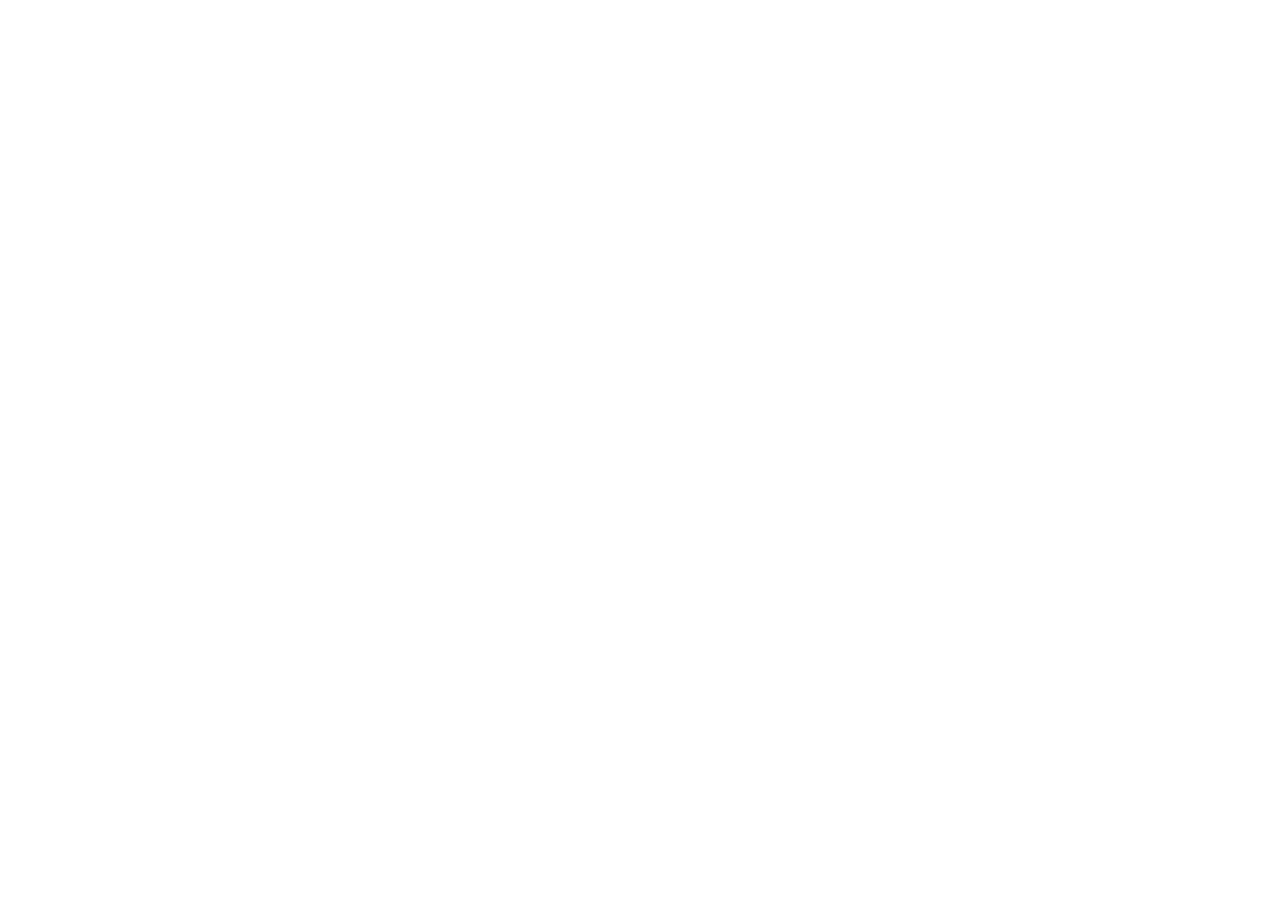
==== index.html @ 5e2b13dc "chore: regenerate portfolio catalog" ====
<!doctype html>
<html lang="fr" data-lang="fr" data-turnstile-site-key="0x4AAAAAAEQr5WmuslOhzvrn">
<head>
<meta charset="utf-8">
  <a class="lnk-wa-fab" href="https://wa.me/c/243998222431" target="_blank" rel="noopener" aria-label="Catalogue WhatsApp LNK Design Touch"><span class="lnk-wa-pulse" aria-hidden="true"></span><i data-lucide="store"></i></a>

<script src="js/site.bundle.js?v=9f5eade582" defer></script>

<script src="js/home.bundle.js?v=f6a619cda3" defer></script>
</body>
</html>
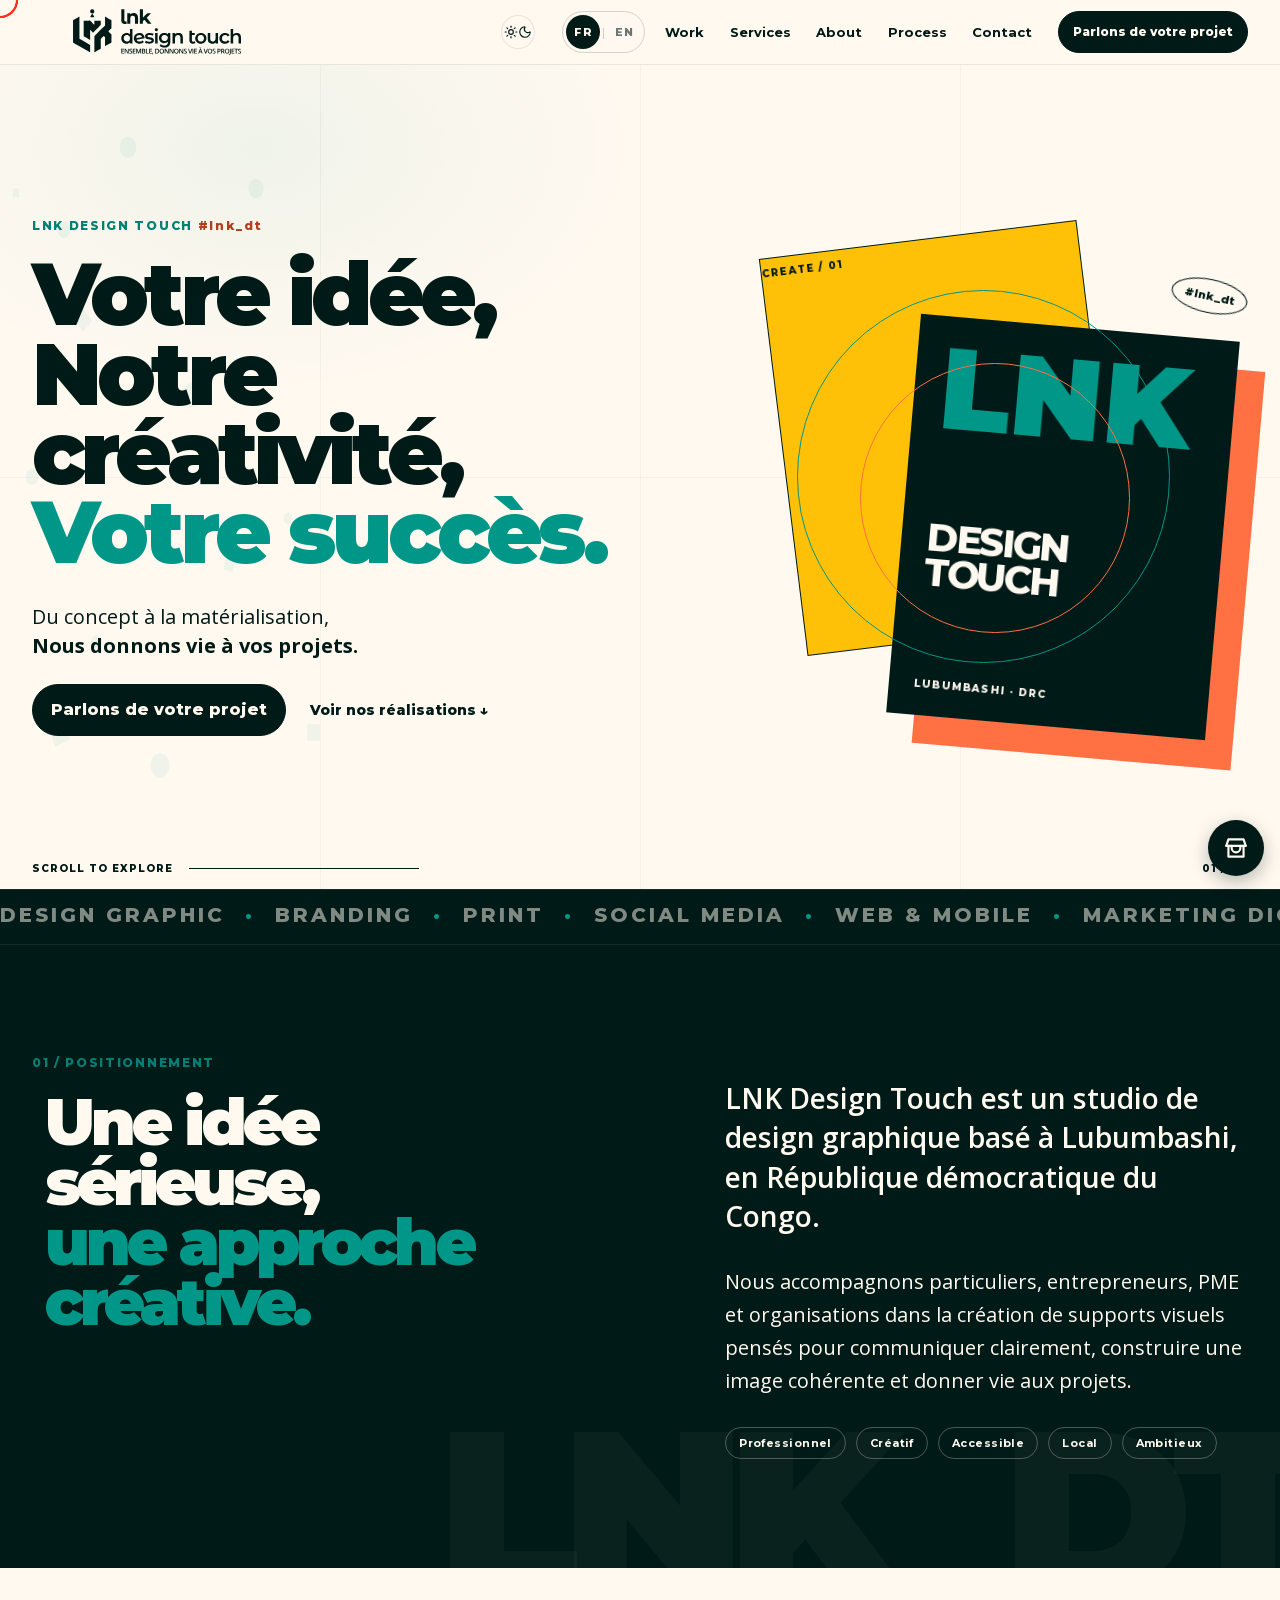
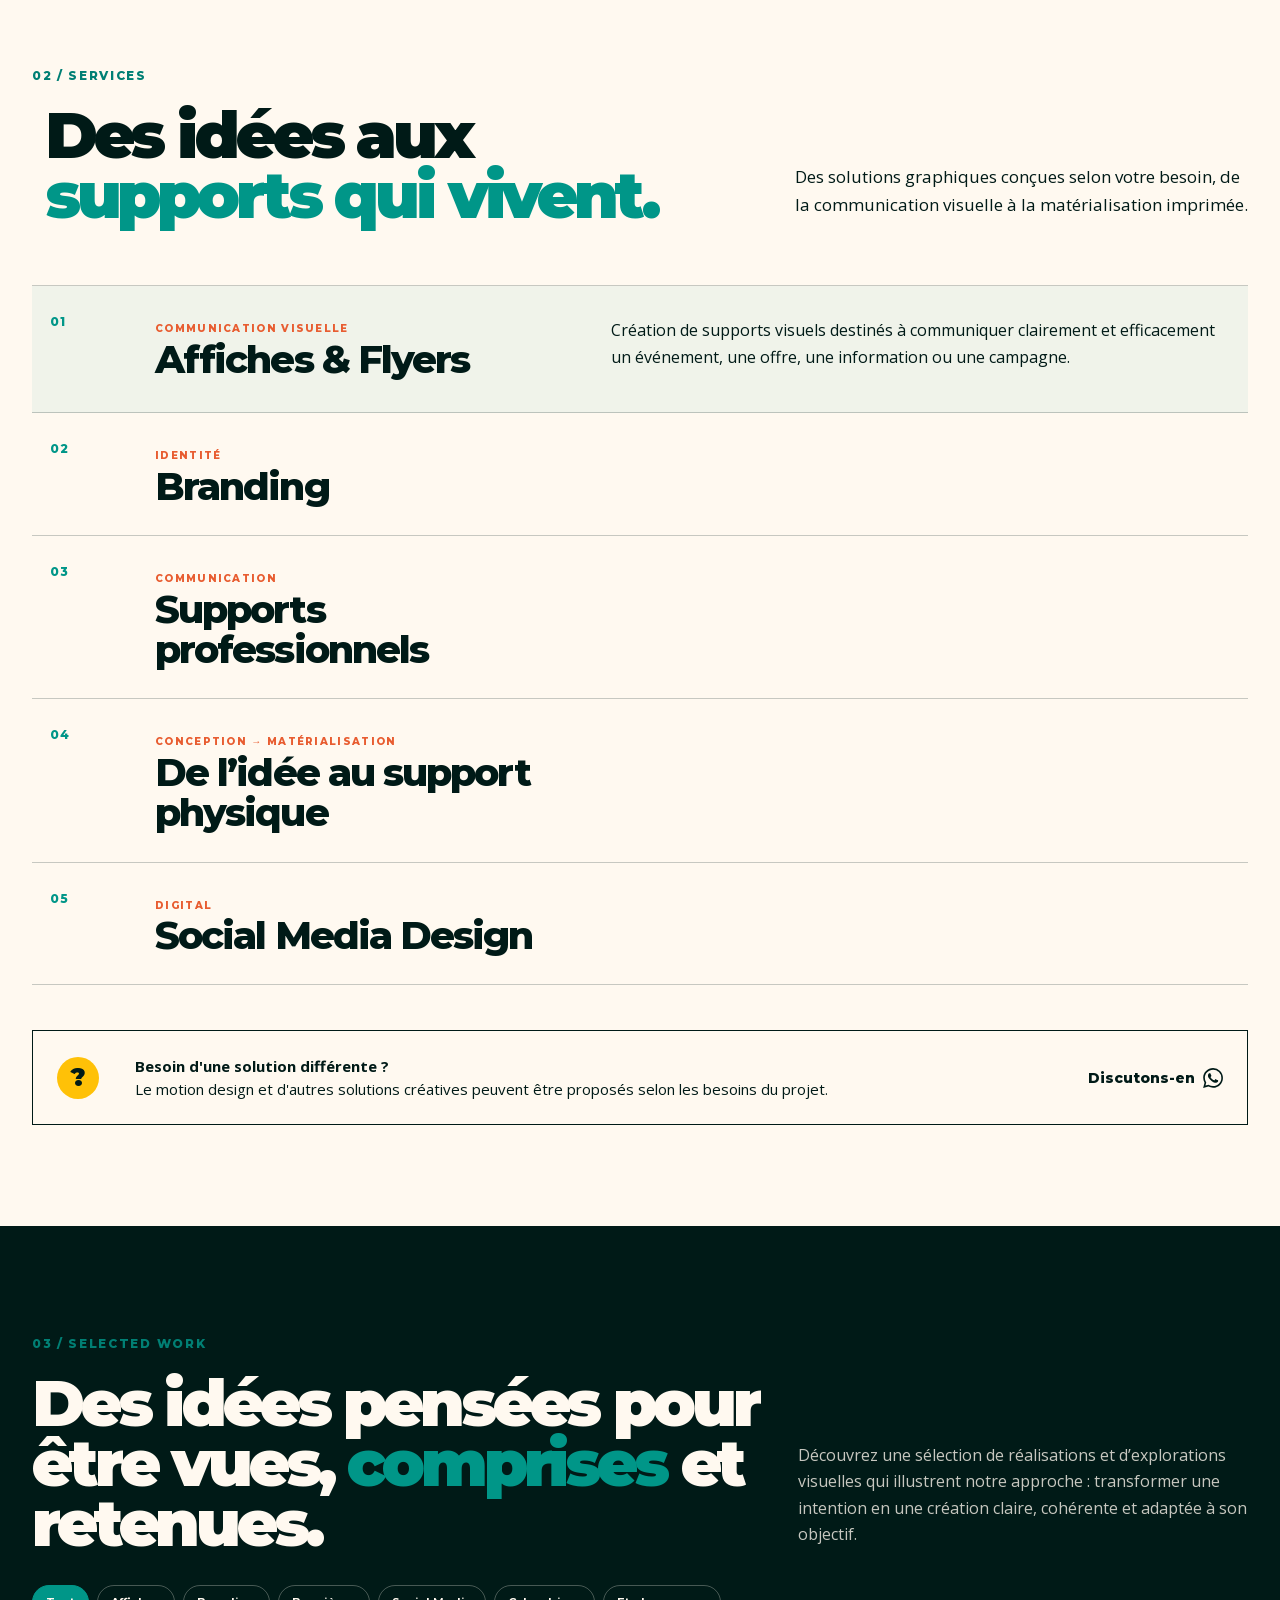
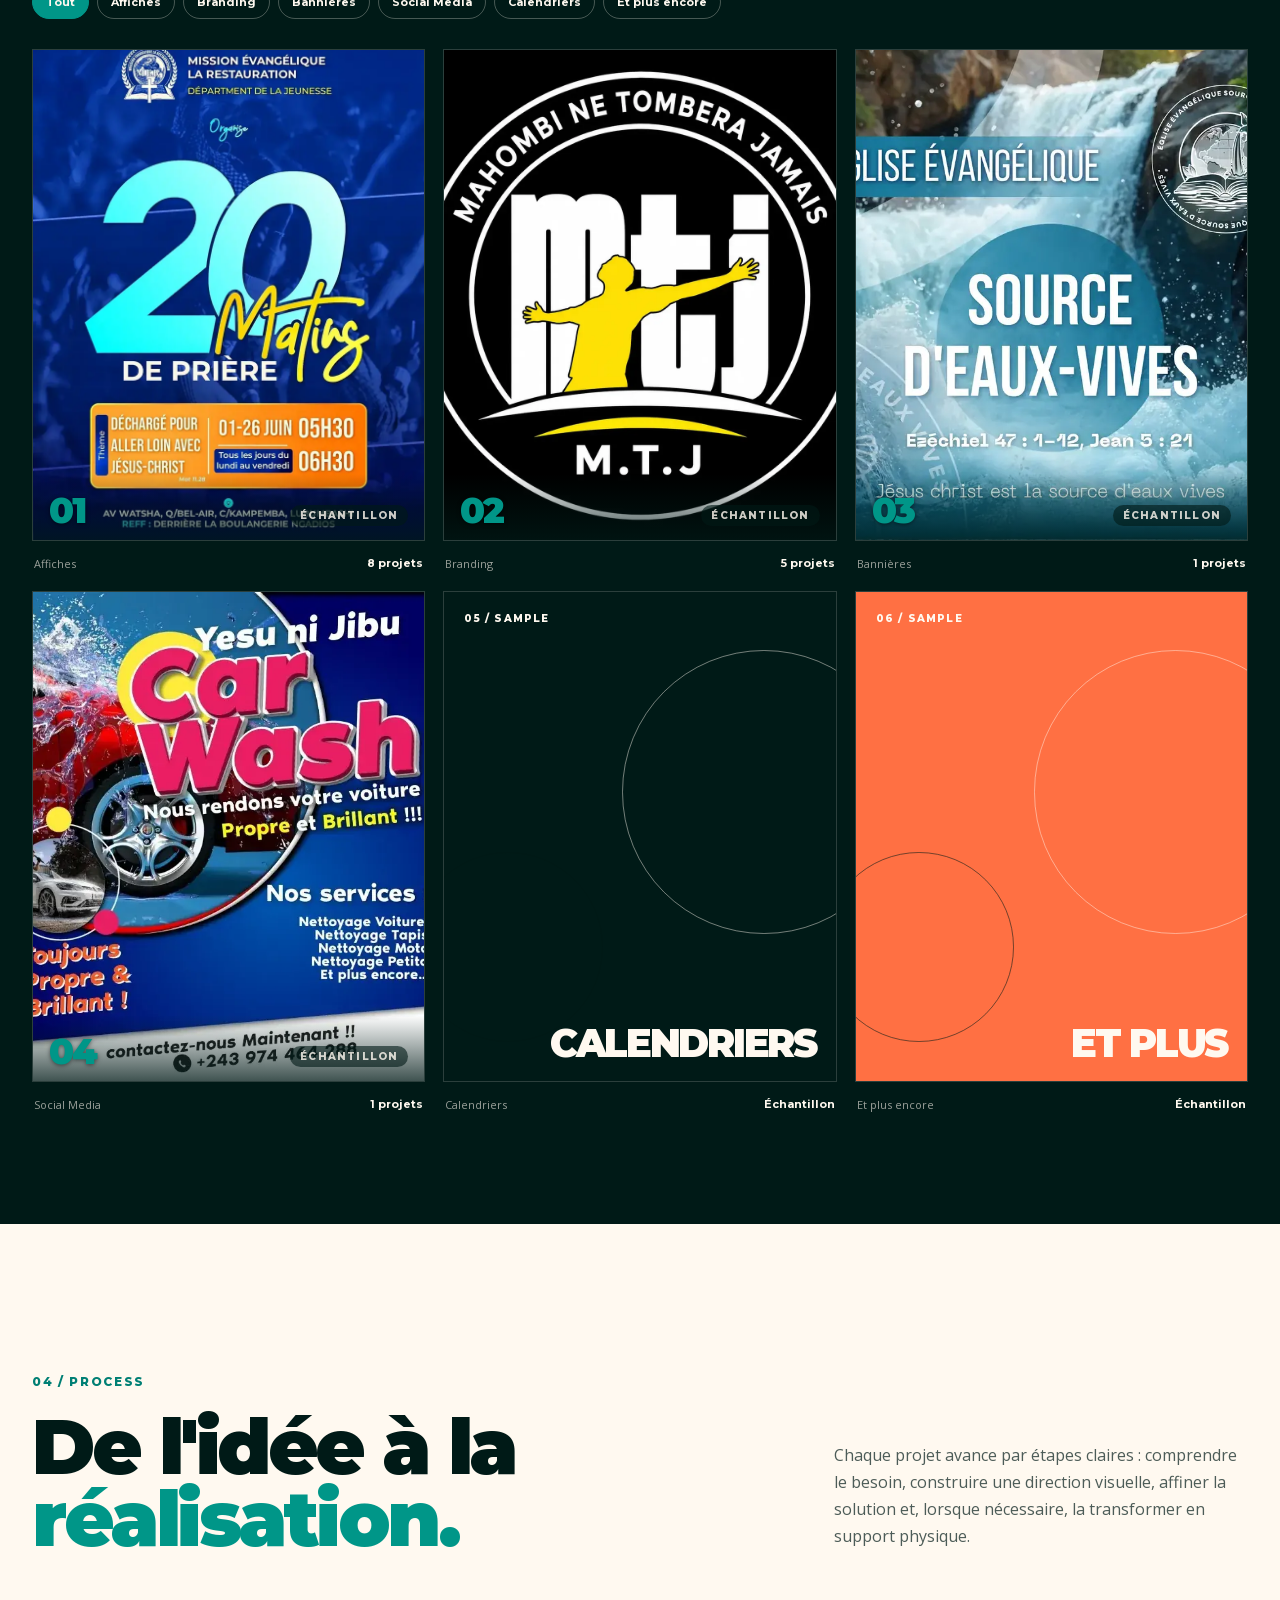
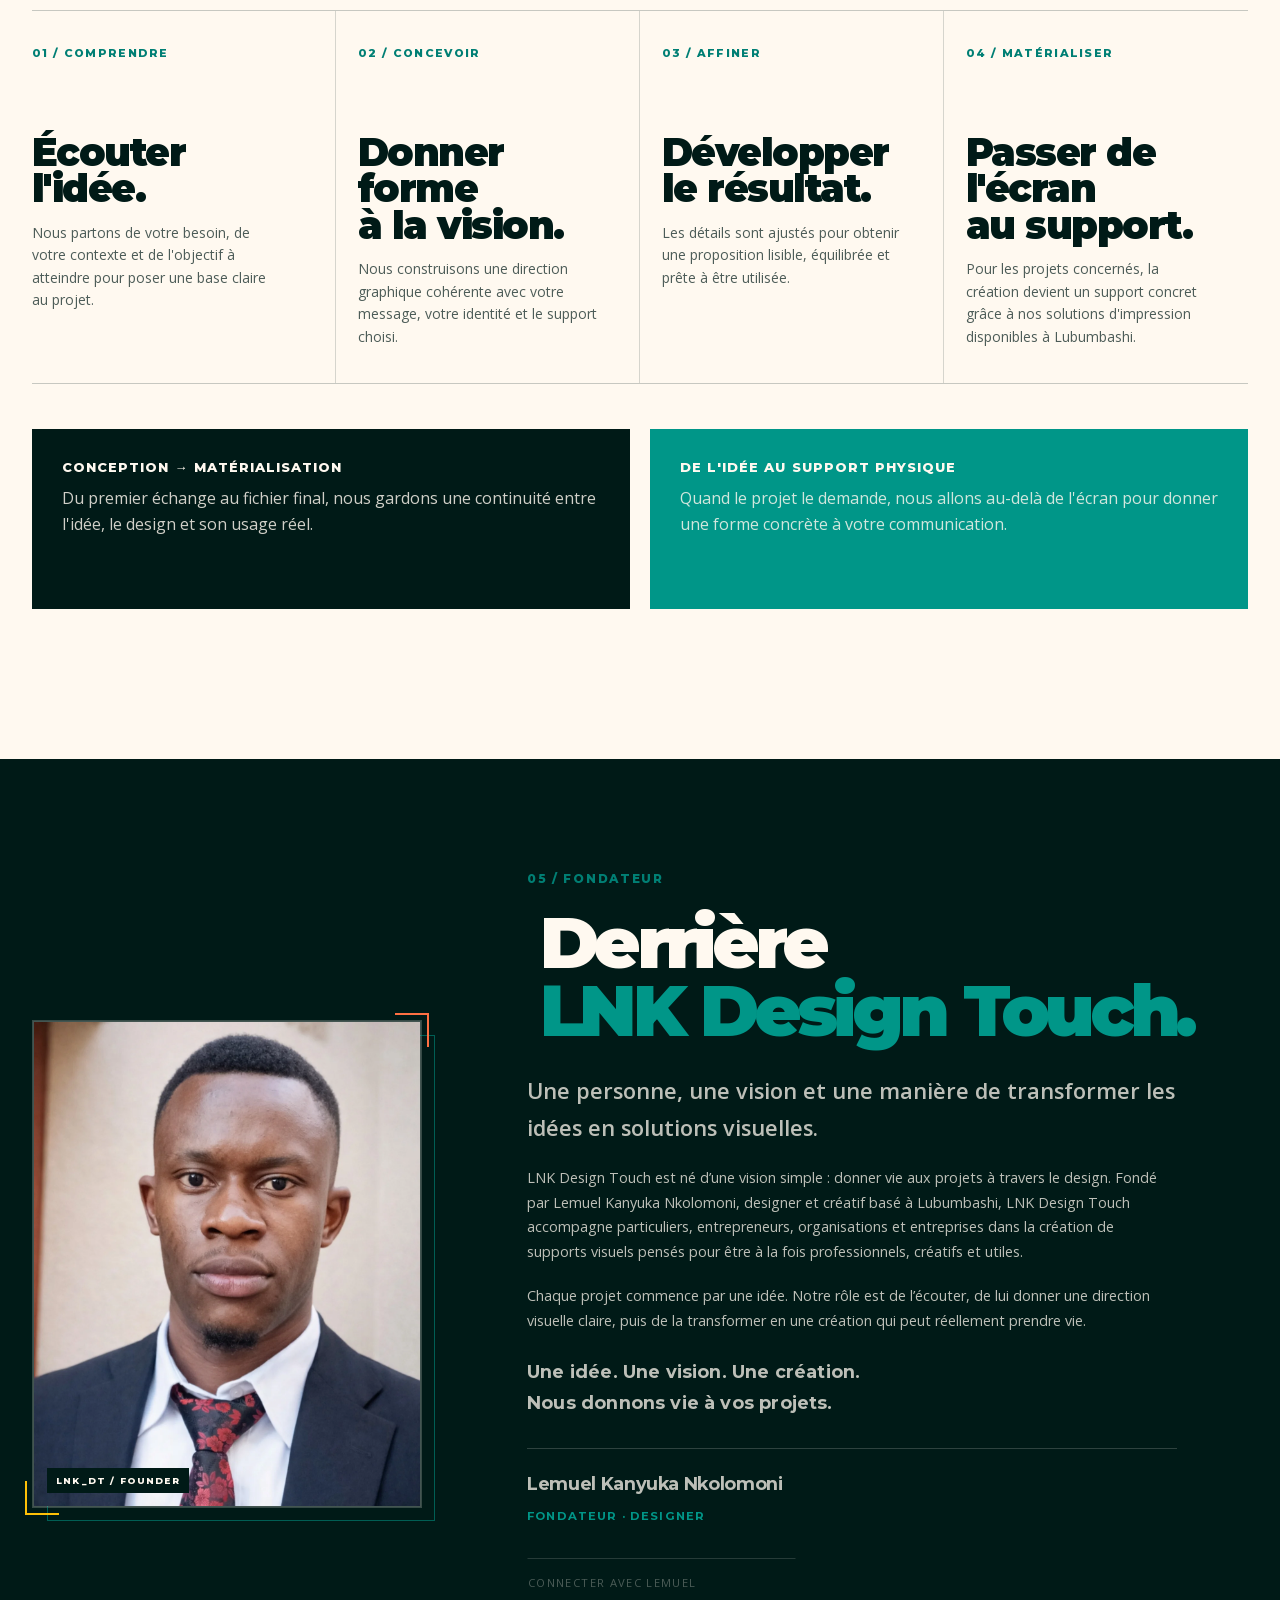
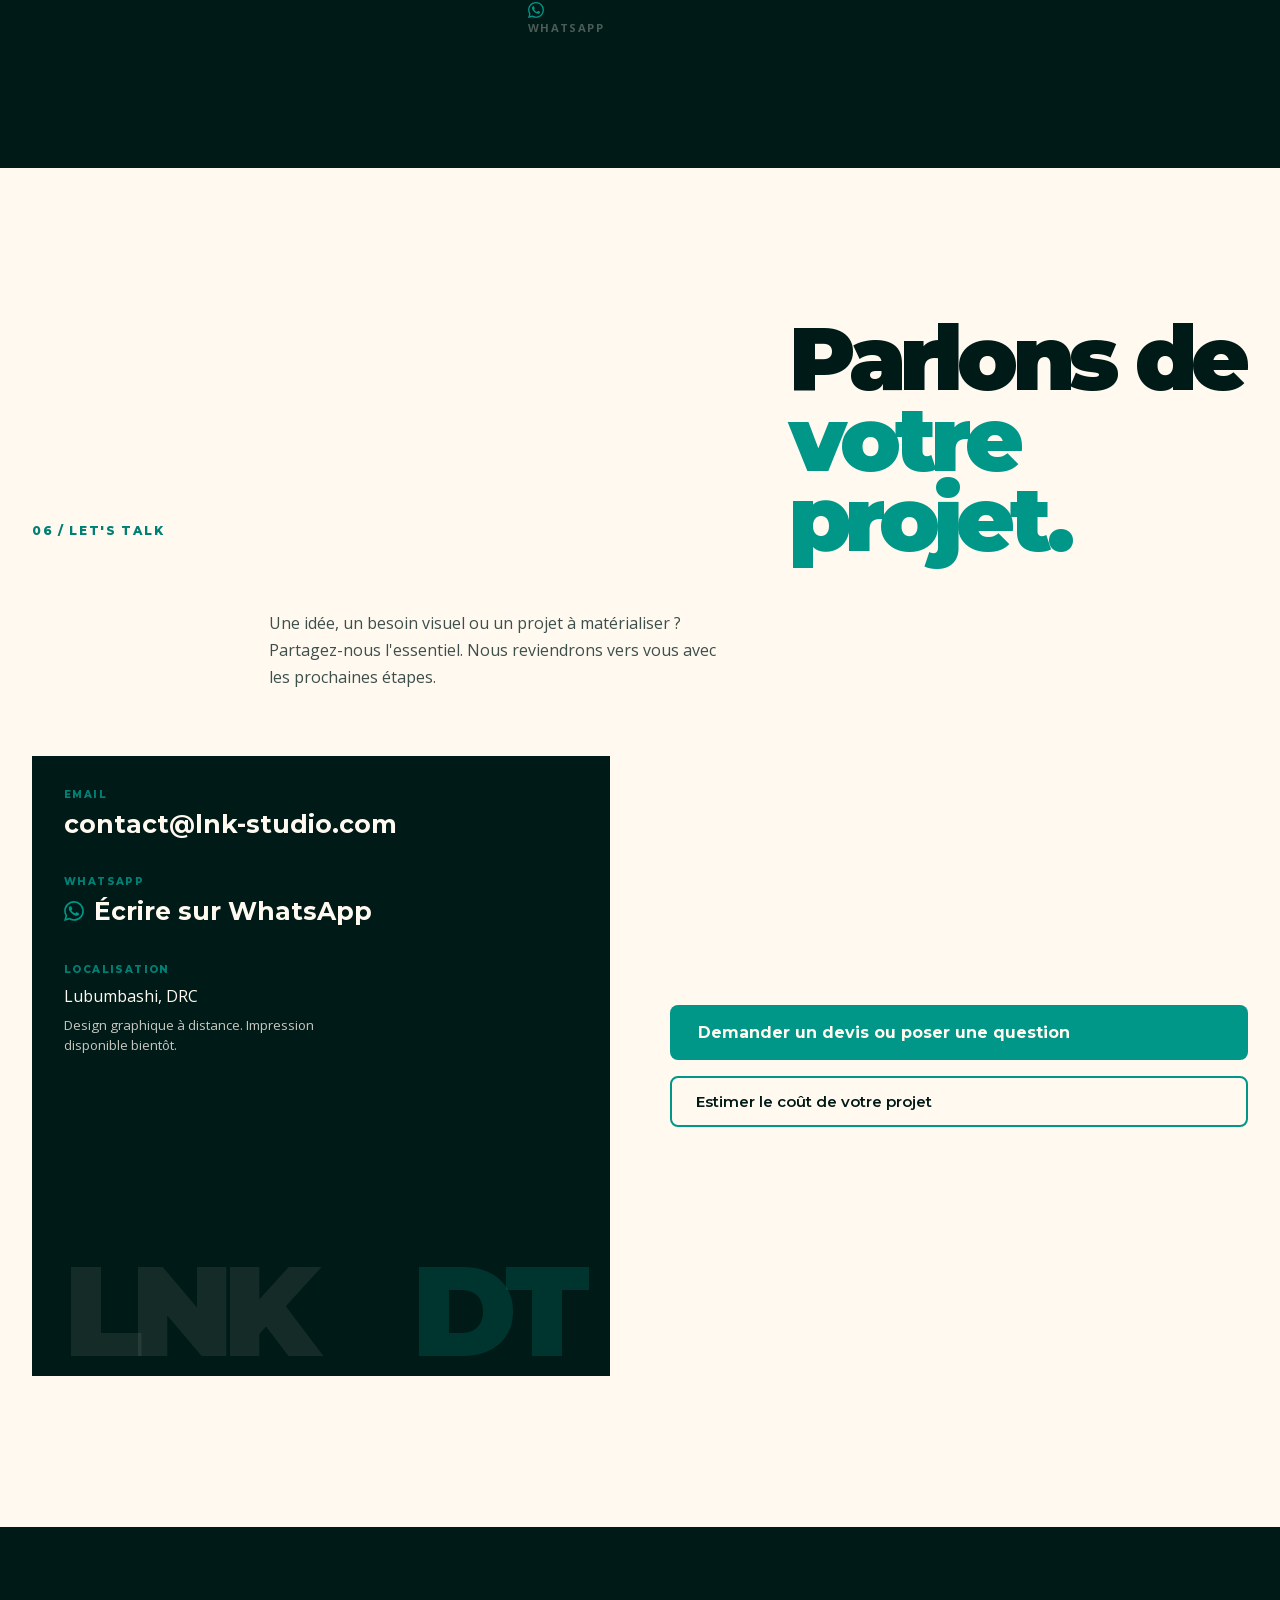
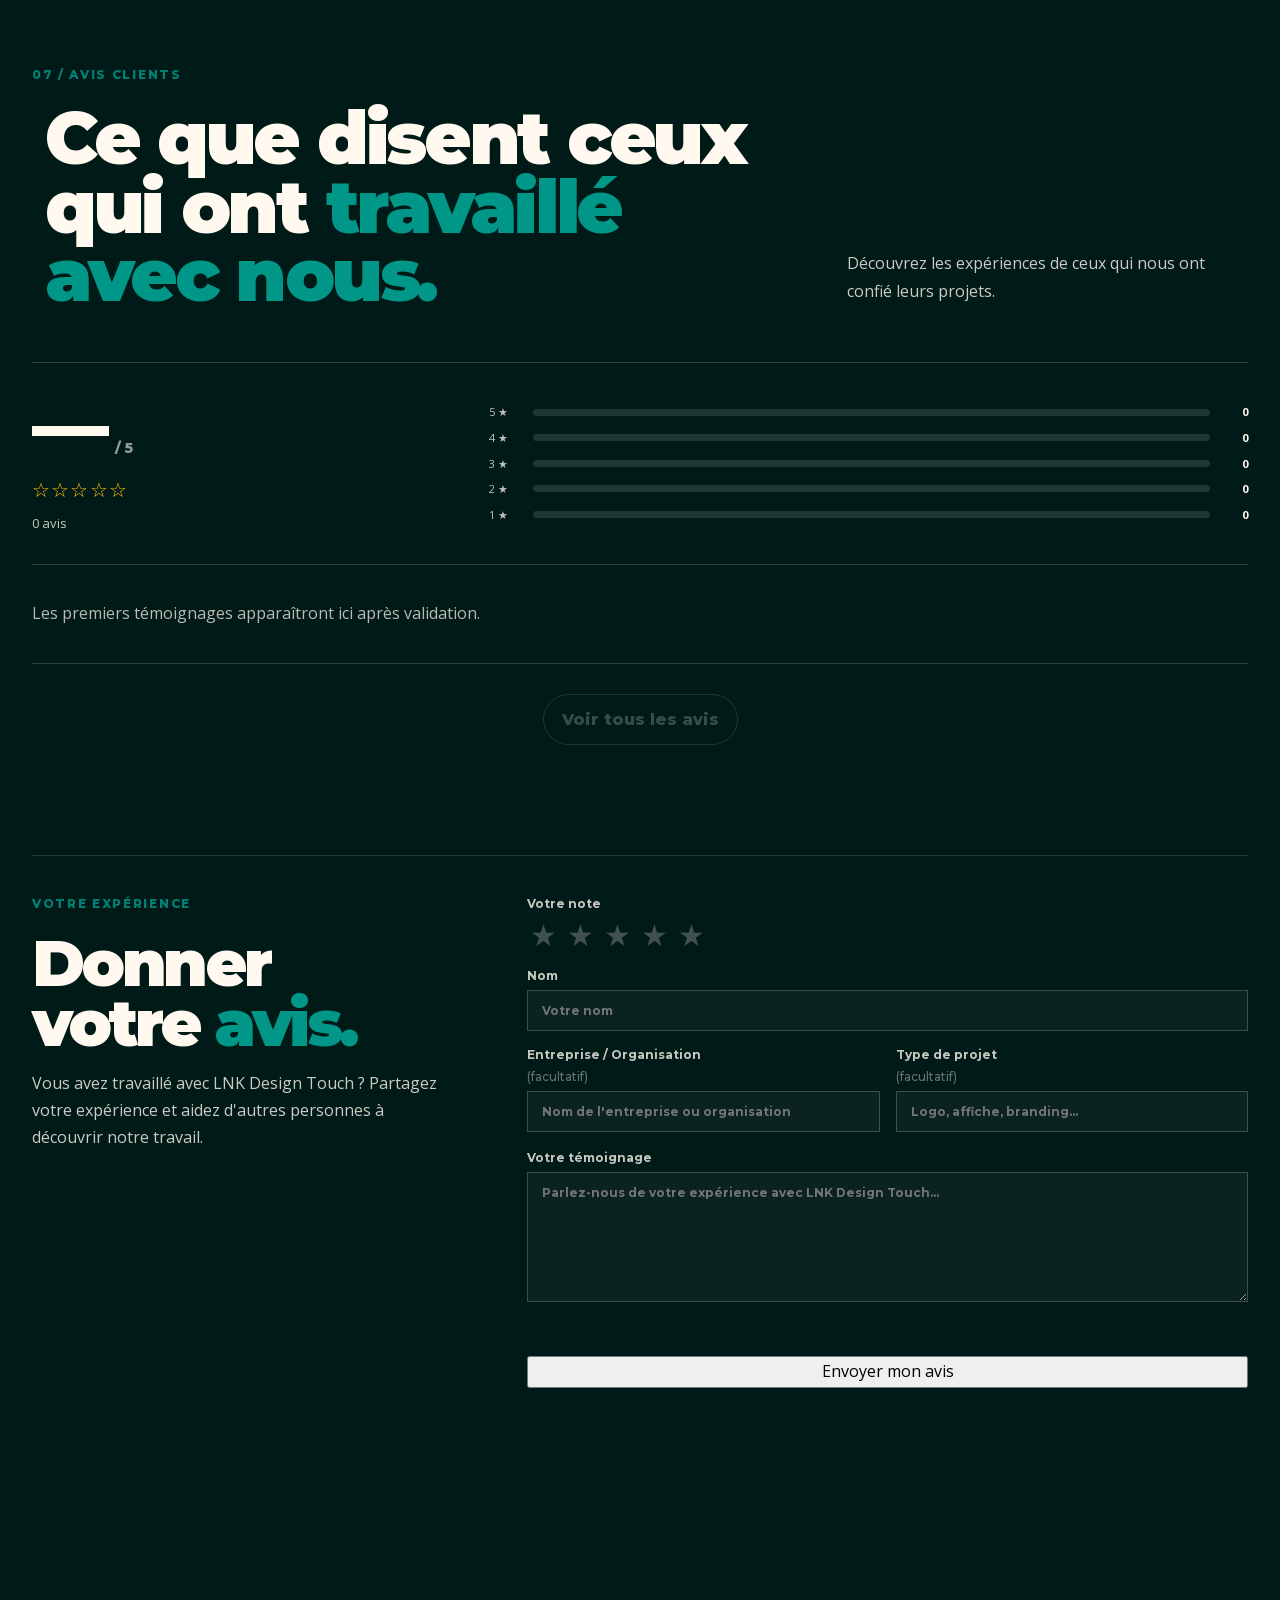
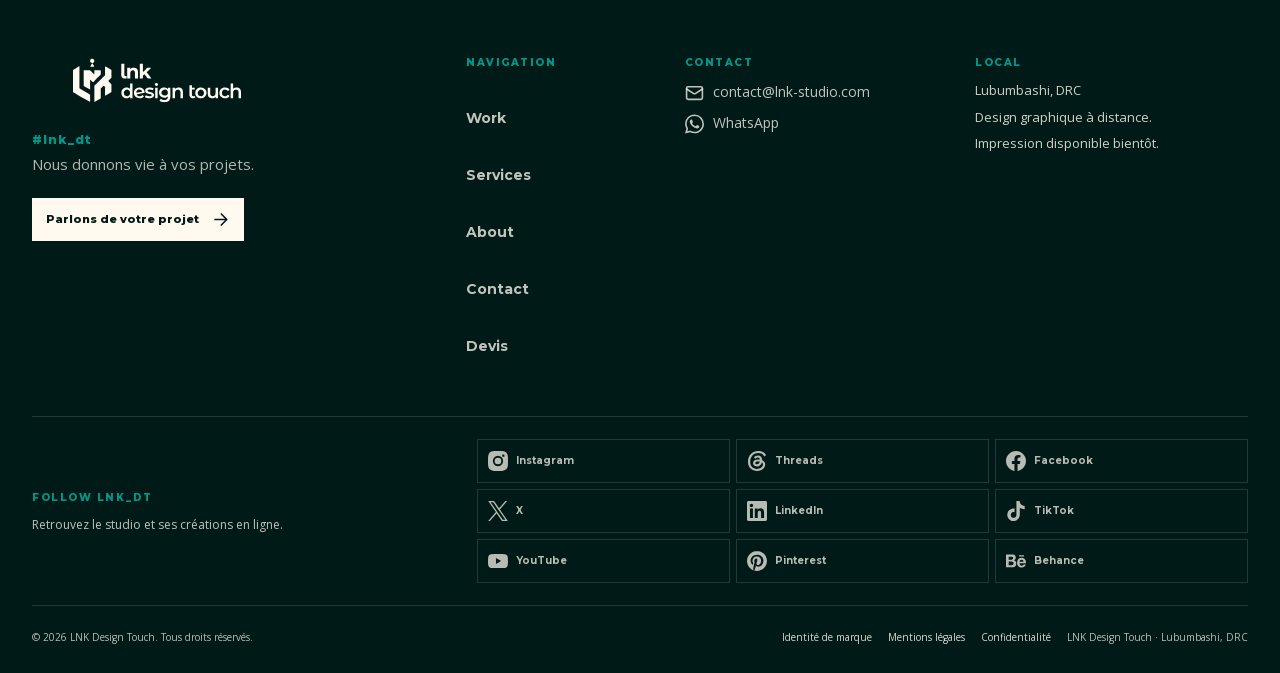
==== commit 0a72fff8: "fix: restore homepage after destructive build regression" ====
--- a/index.html
+++ b/index.html
@@ -2,10 +2,981 @@
 <html lang="fr" data-lang="fr" data-turnstile-site-key="0x4AAAAAAEQr5WmuslOhzvrn">
 <head>
 <meta charset="utf-8">
+<script>
+  (function() {
+    document.documentElement.setAttribute('data-theme', 'light');
+  })();
+</script>
+<meta name="viewport" content="width=device-width, initial-scale=1">
+<meta name="theme-color" content="#001A17">
+<meta name="description" content="LNK Design Touch est un studio de design graphique à Lubumbashi, RDC : identité visuelle, branding, affiches, supports de communication, design social media, motion design et impression.">
+<link rel="canonical" href="https://lnk-studio.com/">
+<meta property="og:type" content="website">
+<meta property="og:site_name" content="LNK Design Touch">
+<meta property="og:locale" content="fr_CD">
+<meta property="og:title" content="LNK Design Touch — Design graphique & impression à Lubumbashi">
+<meta property="og:description" content="De l'idée au support physique : LNK Design Touch conçoit des identités visuelles, supports de communication, contenus digitaux et solutions d'impression à Lubumbashi.">
+<meta property="og:url" content="https://lnk-studio.com/">
+<meta property="og:image" content="https://lnk-studio.com/assets/images/brand/og-image.webp">
+<meta property="og:image:type" content="image/webp">
+<meta property="og:image:width" content="1200">
+<meta property="og:image:height" content="630">
+<meta property="og:image:alt" content="LNK Design Touch — Design graphique & impression">
+<meta name="twitter:card" content="summary_large_image">
+<meta name="twitter:title" content="LNK Design Touch — Design graphique & impression à Lubumbashi">
+<meta name="twitter:description" content="De l'idée au support physique : design graphique, branding, contenus digitaux et impression à Lubumbashi.">
+<meta name="twitter:image" content="https://lnk-studio.com/assets/images/brand/og-image.webp">
+<meta name="twitter:image:alt" content="LNK Design Touch — Design graphique & impression">
+<title>LNK Design Touch — Design graphique & impression à Lubumbashi</title>
+<script type="application/ld+json">
+{
+  "@context": "https://schema.org",
+  "@graph": [
+    {
+      "@type": "Organization",
+      "@id": "https://lnk-studio.com/#organization",
+      "name": "LNK Design Touch",
+      "url": "https://lnk-studio.com/",
+      "logo": "https://lnk-studio.com/assets/images/brand/og-image.webp",
+      "email": "contact@lnk-studio.com",
+      "founder": {
+        "@type": "Person",
+        "name": "Lemuel Kanyuka Nkolomoni"
+      },
+      "sameAs": ["https://wa.me/243998222431", "https://www.instagram.com/lnkdt", "https://www.behance.net/lemuelkanyuka/"]
+    },
+    {
+      "@type": "LocalBusiness",
+      "@id": "https://lnk-studio.com/#business",
+      "name": "LNK Design Touch",
+      "url": "https://lnk-studio.com/",
+      "description": "Studio de design graphique à Lubumbashi : identité visuelle, branding, affiches, supports de communication, design social media et impression.",
+      "email": "contact@lnk-studio.com",
+      "address": {
+        "@type": "PostalAddress",
+        "addressLocality": "Lubumbashi",
+        "addressCountry": "CD"
+      },
+      "priceRange": "$$",
+      "knowsLanguage": ["fr", "en"]
+    },
+    {
+      "@type": "WebSite",
+      "@id": "https://lnk-studio.com/#website",
+      "url": "https://lnk-studio.com/",
+      "name": "LNK Design Touch",
+      "inLanguage": ["fr", "en"],
+      "publisher": {"@id": "https://lnk-studio.com/#organization"}
+    }
+  ]
+}
+</script>
+<link rel="icon" href="assets/images/brand/favicon.ico" sizes="any">
+<link rel="icon" href="assets/images/brand/favicon.svg" type="image/svg+xml">
+  <link rel="preload" href="assets/fonts/montserrat-variable.woff2" as="font" type="font/woff2" crossorigin>
+  <link rel="preload" href="assets/fonts/opensans-variable.woff2" as="font" type="font/woff2" crossorigin>
+  <link rel="preload" href="css/site.bundle.css?v=26afdfcb3f" as="style">
+<link rel="preload" href="css/home.bundle.css?v=5ba1803c78" as="style">
+	<!-- Google Analytics (GA4) -->
+	<script async src="https://www.googletagmanager.com/gtag/js?id=G-Y0SJEQV91D"></script>
+<script>
+		  window.dataLayer = window.dataLayer || [];
+		  function gtag(){dataLayer.push(arguments);}
+		  gtag('js', new Date());
+		  gtag('config', 'G-Y0SJEQV91D');
+		</script>
+		<script>
+		  (function() {
+		    const savedTheme = localStorage.getItem('lnk-theme');
+		    const systemTheme = window.matchMedia('(prefers-color-scheme: dark)').matches ? 'dark' : 'light';
+		    const theme = savedTheme || systemTheme;
+		    document.documentElement.setAttribute('data-theme', theme);
+		  })();
+		</script>
+<link rel="icon" href="assets/images/brand/favicon-32.png" sizes="32x32" type="image/png">
+<link rel="icon" href="assets/images/brand/favicon-16.png" sizes="16x16" type="image/png">
+<link rel="apple-touch-icon" sizes="180x180" href="assets/images/brand/apple-touch-icon.png">
+<script type="application/ld+json">
+{
+  "@context": "https://schema.org",
+  "@graph": [
+    {
+      "@type": "Organization",
+      "@id": "https://lnk-studio.com/#organization",
+      "name": "LNK Design Touch",
+      "url": "https://lnk-studio.com/",
+      "logo": "https://lnk-studio.com/assets/images/brand/logo-primary-dark.svg",
+      "description": "Studio de design graphique à Lubumbashi, RDC, spécialisé en identité visuelle, branding, supports de communication, design digital, motion design et impression.",
+      "areaServed": {
+        "@type": "City",
+        "name": "Lubumbashi"
+      },
+      "sameAs": [
+        "https://www.instagram.com/lnkdt",
+        "https://www.threads.com/@lnkdt",
+        "https://www.facebook.com/share/1GQnd73b2K/",
+        "https://x.com/Lnk_dt",
+        "https://www.linkedin.com/company/lnk-design-touch/",
+        "https://www.tiktok.com/@lnk_dt",
+        "https://youtube.com/@lnk_dt",
+        "https://www.pinterest.com/lnk_dt/",
+        "https://www.behance.net/lemuelkanyuka/"
+      ],
+      "contactPoint": {
+        "@type": "ContactPoint",
+        "telephone": "+243998222431",
+        "contactType": "customer service",
+        "areaServed": "CD",
+        "availableLanguage": ["fr"]
+      }
+    },
+    {
+      "@type": "WebSite",
+      "@id": "https://lnk-studio.com/#website",
+      "url": "https://lnk-studio.com/",
+      "name": "LNK Design Touch",
+      "publisher": {
+        "@id": "https://lnk-studio.com/#organization"
+      },
+      "inLanguage": "fr-CD"
+    }
+  ]
+}
+</script>
+<link rel="preload" href="assets/fonts/montserrat-variable.woff2" as="font" type="font/woff2" crossorigin>
+<link rel="preload" href="assets/fonts/opensans-variable.woff2" as="font" type="font/woff2" crossorigin>
+<link rel="stylesheet" href="css/site.bundle.css?v=26afdfcb3f">
+<link rel="stylesheet" href="css/home.bundle.css?v=5ba1803c78">
+
+<style id="lnk-language-style">
+/* BILINGUAL HEADER CONTROL — integrated with the existing header/menu */
+.site-header .language-switcher{
+  position:static;
+  z-index:auto;
+  order:3;
+  flex:0 0 auto;
+  display:inline-flex;
+  align-items:center;
+  justify-content:center;
+  gap:0;
+  min-height:42px;
+  padding:3px;
+  margin-left:clamp(8px,1.2vw,16px);
+  border:1px solid rgba(0,26,23,.16);
+  border-radius:999px;
+  background:rgba(255,249,240,.72);
+  color:var(--dark);
+  box-shadow:none;
+  backdrop-filter:none;
+}
+.site-header .language-option{
+  border:0;
+  background:transparent;
+  color:rgba(0,26,23,.58);
+  font:800 11px/1 var(--heading);
+  letter-spacing:.04em;
+  min-width:31px;
+  min-height:34px;
+  padding:0 8px;
+  border-radius:999px;
+  cursor:pointer;
+}
+.site-header .language-option.is-active{
+  color:var(--cream);
+  background:var(--dark);
+}
+.site-header .language-switcher > span{
+  color:rgba(0,26,23,.22);
+  font-size:11px;
+}
+.site-header .menu-toggle{order:4;margin-left:8px}
+.site-header nav{order:2}
+@media(max-width:900px) and (min-width:761px){
+  .site-header .language-switcher{margin-left:8px}
+}
+@media(max-width:760px){
+  .site-header .header-inner{gap:0}
+  .site-header .language-switcher{
+    order:3;
+    margin-left:7px;
+    min-height:40px;
+    padding:2px;
+  }
+  .site-header .language-option{
+    min-width:29px;
+    min-height:33px;
+    padding:0 7px;
+    font-size:10px;
+  }
+  .site-header .language-switcher > span{font-size:10px}
+  .site-header .menu-toggle{order:2;margin-left:auto}
+  .site-header nav{order:4}
+}
+@media(max-width:380px){
+  .site-header .language-switcher{margin-left:5px}
+  .site-header .language-option{min-width:27px;padding:0 6px}
+}
+
+/* FOOTER LEGAL LINKS — show only links matching the active language (fixes duplicate Mentions légales / Confidentialité) */
+.footer-legal-links .lnk-legal-fr,
+.footer-legal-links .lnk-legal-en{white-space:nowrap}
+html[data-lang="en"] .footer-legal-links .lnk-legal-fr,
+html[data-lang="fr"] .footer-legal-links .lnk-legal-en{display:none}
+
+
+
+	/* Bouton flottant WhatsApp catalogue — position fixe bas-droite */
+	.lnk-wa-fab{
+	  position:fixed;bottom:clamp(16px,3vw,28px);right:clamp(16px,3vw,28px);z-index:900;
+	  transition:transform .25s ease,box-shadow .25s ease,background .25s ease,bottom .3s ease;
+	}
+	@media(max-width:760px){
+	  .lnk-wa-fab{bottom:88px}
+	}
+  display:flex;align-items:center;justify-content:center;
+  width:56px;height:56px;border-radius:50%;
+  background:var(--dark);color:var(--cream);
+  text-decoration:none;box-shadow:0 6px 18px rgba(0,26,23,.28);
+  transition:transform .25s ease,box-shadow .25s ease,background .25s ease;
+}
+.lnk-wa-fab:hover{transform:translateY(-3px) scale(1.05);box-shadow:0 10px 24px rgba(0,26,23,.32);background:var(--teal)}
+.lnk-wa-fab svg{width:28px;height:28px;fill:currentColor}
+.lnk-wa-fab .lnk-wa-pulse{position:absolute;inset:-6px;border-radius:50%;border:2px solid var(--teal);opacity:0;animation:lnk-wa-pulse 2.4s ease-out infinite}
+@keyframes lnk-wa-pulse{0%{transform:scale(.9);opacity:.55}100%{transform:scale(1.25);opacity:0}}
+@media(max-width:480px){.lnk-wa-fab{width:50px;height:50px}.lnk-wa-fab svg{width:24px;height:24px}}
+</style>
+
+
+<link rel="alternate" hreflang="fr" href="https://lnk-studio.com/" />
+<link rel="alternate" hreflang="en" href="https://lnk-studio.com/?lang=en" />
+<link rel="alternate" hreflang="x-default" href="https://lnk-studio.com/" />
+
+  <script src="https://challenges.cloudflare.com/turnstile/v0/api.js" async defer></script>
+  <link rel="stylesheet" href="css/lucide-overrides.css">
+</head>
+<body>
+  <nav class="mobile-tab-bar" aria-label="Navigation mobile rapide">
+    <a href="/" class="tab-item is-active">
+      <i data-lucide="home"></i>
+      <span>Accueil</span>
+    </a>
+    <a href="#work" class="tab-item">
+      <i data-lucide="briefcase"></i>
+      <span>Work</span>
+    </a>
+    <a href="devis.html" class="tab-item">
+      <i data-lucide="calculator"></i>
+      <span>Devis</span>
+    </a>
+    <a href="https://wa.me/243998222431" class="tab-item tab-item-wa" target="_blank">
+      <i data-lucide="message-circle"></i>
+      <span>WhatsApp</span>
+    </a>
+  </nav>
+
+  <header class="site-header">
+    <div class="container header-inner">
+<a class="brand" href="#top" aria-label="LNK Design Touch — accueil">
+      <img class="brand-logo" src="assets/images/brand/logo-primary-dark.svg" alt="LNK Design Touch" width="240" height="64">
+      <span class="brand-fallback" hidden><b>LNK</b><span>Design Touch</span></span>
+    </a>
+<button class="menu-toggle" type="button" aria-expanded="false" aria-controls="site-nav" aria-label="Ouvrir le menu"><span class="sr-only">Ouvrir le menu</span><i data-lucide="menu" aria-hidden="true"></i></button>
+	<nav id="site-nav" aria-label="Navigation principale">
+	<a href="#work">Work</a><a href="#services">Services</a><a href="#about">About</a><a href="#process">Process</a><a href="contact.html" data-lang-fr="Contact" data-lang-en="Contact">Contact</a>
+	<a class="button button-small" href="contact.html">Parlons de votre projet</a>
+	</nav>
+	<div class="header-controls">
+	  <!-- <button id="theme-toggle" class="theme-toggle" aria-label="Changer le thème">
+	    <i data-lucide="sun" class="sun-icon"></i>
+	    <i data-lucide="moon" class="moon-icon"></i>
+	  </button> -->
+	  <div class="language-switcher" role="group" aria-label="Language">
+	    <button type="button" class="language-option is-active" data-lang="fr" aria-pressed="true">FR</button>
+	    <span aria-hidden="true">|</span>
+	    <button type="button" class="language-option" data-lang="en" aria-pressed="false">EN</button>
+	  </div>
+	</div>
+</div>
+</div>
+</header>
+
+<main id="main">
+<section id="top" class="hero" aria-labelledby="hero-title">
+  <!-- Preloader Removed -->
+<div class="hero-grid" aria-hidden="true">
+    <i></i><i></i><i></i><i></i>
+    <!-- Motifs décoratifs denses à gauche -->
+    <svg class="hero-decor-svg" viewBox="0 0 100 100" preserveAspectRatio="none" style="position:absolute;top:0;left:0;width:50%;height:100%;opacity:0.15;pointer-events:none;fill:var(--teal);">
+      <circle cx="10" cy="20" r="1" />
+      <circle cx="30" cy="40" r="1.5" />
+      <circle cx="15" cy="70" r="0.8" />
+      <circle cx="40" cy="15" r="1.2" />
+      <circle cx="5" cy="50" r="1" />
+      <circle cx="25" cy="85" r="1.5" />
+      <rect x="12" y="30" width="2" height="2" transform="rotate(45 13 31)" />
+      <rect x="35" y="60" width="1.5" height="1.5" transform="rotate(15 36 61)" />
+      <rect x="8" y="80" width="2.5" height="2.5" transform="rotate(-20 9 81)" />
+      <circle cx="45" cy="55" r="0.7" />
+      <circle cx="20" cy="10" r="1.3" />
+      <circle cx="50" cy="30" r="1" />
+      <rect x="2" y="15" width="1" height="1" />
+      <rect x="48" y="80" width="2" height="2" />
+    </svg>
+  </div>
+<div class="container hero-inner">
+<div class="hero-copy">
+<p class="eyebrow">LNK DESIGN TOUCH <span>#lnk_dt</span></p>
+<h1 id="hero-title"><span>Votre idée,</span><span>Notre créativité,</span><span class="accent">Votre succès.</span></h1>
+<p class="hero-subtitle">Du concept à la matérialisation,<br><strong>Nous donnons vie à vos projets.</strong></p>
+<div class="hero-actions">
+<a class="button" href="#contact">Parlons de votre projet</a>
+<a class="text-link" href="#work">Voir nos réalisations <span aria-hidden="true">↓</span></a>
+</div>
+</div>
+<div class="hero-visual" aria-hidden="true">
+<div class="frame back"><small>CREATE / 01</small></div>
+<div class="frame front"><b class="symbol">LNK</b><strong>DESIGN<br>TOUCH</strong><small>LUBUMBASHI · DRC</small></div>
+<div class="orbit one"></div><div class="orbit two"></div><span class="stamp">#lnk_dt</span>
+</div>
+</div>
+<div class="container hero-bottom"><span>SCROLL TO EXPLORE</span><i></i><span>01 / 09</span></div>
+</section>
+<!-- MARQUEE TEXT -->
+<div class="lnk-marquee" aria-hidden="true"><div class="lnk-marquee-track"><span class="lnk-marquee-text">DESIGN GRAPHIC<span class="dot">·</span>BRANDING<span class="dot">·</span>PRINT<span class="dot">·</span>SOCIAL MEDIA<span class="dot">·</span>WEB &amp; MOBILE<span class="dot">·</span>MARKETING DIGITAL<span class="dot">·</span>STRATEGIES &amp; CONSEILS<span class="dot">·</span>CONCEPTION → MATÉRIALISATION<span class="dot">·</span></span><span class="lnk-marquee-text">DESIGN GRAPHIC<span class="dot">·</span>BRANDING<span class="dot">·</span>PRINT<span class="dot">·</span>SOCIAL MEDIA<span class="dot">·</span>WEB &amp; MOBILE<span class="dot">·</span>MARKETING DIGITAL<span class="dot">·</span>STRATEGIES &amp; CONSEILS<span class="dot">·</span>CONCEPTION → MATÉRIALISATION<span class="dot">·</span></span></div></div>
+<!-- LNK_DT ANNONCES & PROMOS — Point de montage neutre pour le popup promotionnel -->
+<div id="lnk-announcement" hidden></div>
+
+<!-- STEP 3 — POSITIONNEMENT -->
+<section id="about" class="positioning section-dark lnk-reveal" aria-labelledby="positioning-title">
+  <div class="container positioning-grid">
+    <div>
+      <p class="eyebrow eyebrow-light">01 / POSITIONNEMENT</p>
+      <h2 id="positioning-title">Une idée sérieuse,<br><span>une approche créative.</span></h2>
+    </div>
+    <div class="positioning-copy">
+      <p class="lead">LNK Design Touch est un studio de design graphique basé à Lubumbashi, en République démocratique du Congo.</p>
+      <p>Nous accompagnons particuliers, entrepreneurs, PME et organisations dans la création de supports visuels pensés pour communiquer clairement, construire une image cohérente et donner vie aux projets.</p>
+      <div class="positioning-tags" aria-label="Positionnement de LNK Design Touch">
+        <span>Professionnel</span><span>Créatif</span><span>Accessible</span><span>Local</span><span>Ambitieux</span>
+      </div>
+    </div>
+  </div>
+</section>
+
+<!-- STEP 3 — SERVICES -->
+<section id="services" class="services section-cream lnk-reveal" aria-labelledby="services-title">
+  <div class="container">
+    <div class="section-heading">
+      <div>
+        <p class="eyebrow">02 / SERVICES</p>
+        <h2 id="services-title">Des idées aux<br><span>supports qui vivent.</span></h2>
+      </div>
+      <p class="section-intro">Des solutions graphiques conçues selon votre besoin, de la communication visuelle à la matérialisation imprimée.</p>
+    </div>
+
+    <div class="services-list" data-services>
+      <article class="service-card is-active" data-service-item>
+        <button class="service-toggle" type="button" aria-expanded="true" aria-controls="service-content-01">
+          <span class="service-number">01</span>
+          <span class="service-main">
+            <span class="service-kicker">COMMUNICATION VISUELLE</span>
+            <span class="service-title">Affiches &amp; Flyers</span>
+          </span>
+        </button>
+        <div class="service-content" id="service-content-01">
+          <p>Création de supports visuels destinés à communiquer clairement et efficacement un événement, une offre, une information ou une campagne.</p>
+        </div>
+      </article>
+
+      <article class="service-card" data-service-item>
+        <button class="service-toggle" type="button" aria-expanded="false" aria-controls="service-content-02">
+          <span class="service-number">02</span>
+          <span class="service-main">
+            <span class="service-kicker">IDENTITÉ</span>
+            <span class="service-title">Branding</span>
+          </span>
+        </button>
+        <div class="service-content" id="service-content-02">
+          <p>Création de logo, identité visuelle et direction graphique pour construire une image cohérente et reconnaissable.</p>
+        </div>
+      </article>
+
+      <article class="service-card" data-service-item>
+        <button class="service-toggle" type="button" aria-expanded="false" aria-controls="service-content-03">
+          <span class="service-number">03</span>
+          <span class="service-main">
+            <span class="service-kicker">COMMUNICATION</span>
+            <span class="service-title">Supports professionnels</span>
+          </span>
+        </button>
+        <div class="service-content" id="service-content-03">
+          <p>Cartes de visite, bannières, calendriers, invitations et autres supports de communication adaptés au projet.</p>
+        </div>
+      </article>
+
+      <article class="service-card service-card-material" data-service-item>
+        <button class="service-toggle" type="button" aria-expanded="false" aria-controls="service-content-04">
+          <span class="service-number">04</span>
+          <span class="service-main">
+            <span class="service-kicker">CONCEPTION → MATÉRIALISATION</span>
+            <span class="service-title">De l’idée au support physique</span>
+          </span>
+        </button>
+        <div class="service-content" id="service-content-04">
+          <p>Accompagnement depuis la conception graphique jusqu'à la matérialisation physique. Impression disponible bientôt.</p>
+        </div>
+      </article>
+
+      <article class="service-card" data-service-item>
+        <button class="service-toggle" type="button" aria-expanded="false" aria-controls="service-content-05">
+          <span class="service-number">05</span>
+          <span class="service-main">
+            <span class="service-kicker">DIGITAL</span>
+            <span class="service-title">Social Media Design</span>
+          </span>
+        </button>
+        <div class="service-content" id="service-content-05">
+          <p>Création de visuels adaptés aux réseaux sociaux pour présenter une information, une campagne, une offre ou une identité de manière cohérente.</p>
+        </div>
+      </article>
+    </div>
+
+    <div class="services-note">
+      <span class="note-symbol" aria-hidden="true">?</span>
+      <p><strong>Besoin d'une solution différente ?</strong><br>Le motion design et d'autres solutions créatives peuvent être proposés selon les besoins du projet.</p>
+      <a class="text-link services-whatsapp-link" href="https://wa.me/243998222431" target="_blank" rel="noopener noreferrer" aria-label="Discuter avec LNK Design Touch sur WhatsApp">
+        <span>Discutons-en</span>
+        <svg class="whatsapp-icon" aria-hidden="true" viewBox="0 0 24 24" focusable="false"><path d="M20.5 3.5A11.8 11.8 0 0 0 12.08 0C5.55 0 .24 5.3.24 11.84c0 2.09.55 4.13 1.6 5.92L.15 24l6.38-1.67a11.84 11.84 0 0 0 5.55 1.38h.01c6.53 0 11.84-5.31 11.84-11.84 0-3.16-1.23-6.13-3.43-8.37Zm-8.42 18.2h-.01a9.82 9.82 0 0 1-5-1.37l-.36-.21-3.79.99 1.01-3.69-.23-.38a9.83 9.83 0 0 1-1.5-5.2C2.2 6.4 6.62 1.98 12.08 1.98c2.65 0 5.14 1.03 7.01 2.9a9.84 9.84 0 0 1 2.9 7.01c0 5.46-4.44 9.81-9.91 9.81Zm5.4-7.36c-.3-.15-1.76-.87-2.03-.97-.27-.1-.47-.15-.67.15-.2.3-.76.97-.93 1.17-.17.2-.34.22-.64.07-.3-.15-1.27-.47-2.42-1.5-.9-.8-1.5-1.78-1.67-2.08-.17-.3-.02-.46.13-.61.13-.13.3-.34.45-.51.15-.17.2-.3.3-.5.1-.2.05-.38-.02-.53-.08-.15-.67-1.62-.92-2.22-.24-.58-.49-.5-.67-.51h-.57c-.2 0-.53.08-.81.38-.28.3-1.06 1.04-1.06 2.54s1.09 2.95 1.24 3.15c.15.2 2.14 3.27 5.18 4.58.72.31 1.28.5 1.72.64.72.23 1.37.2 1.89.12.58-.09 1.76-.72 2.01-1.42.25-.7.25-1.3.17-1.42-.08-.13-.28-.2-.58-.35Z"></path></svg>
+      </a>
+    </div>
+  </div>
+</section>
+
+<!-- STEP 4 — PORTFOLIO V3 -->
+<section id="work" class="portfolio section-dark lnk-reveal" aria-labelledby="portfolio-title">
+  <div class="container">
+    <div class="portfolio-heading">
+      <div>
+        <p class="eyebrow eyebrow-light">03 / SELECTED WORK</p>
+        <h2 id="portfolio-title" data-lang-fr="Des idées pensées pour être vues, <span>comprises</span> et retenues." data-lang-en="Ideas designed to be seen, <span>understood</span>, and remembered.">Des idées pensées pour être vues, <span>comprises</span> et retenues.</h2>
+      </div>
+      <p data-lang-fr="Découvrez une sélection de réalisations et d’explorations visuelles qui illustrent notre approche : transformer une intention en une création claire, cohérente et adaptée à son objectif." data-lang-en="Explore a selection of projects and visual explorations that reflect our approach: turning an intention into a clear, consistent creation tailored to its purpose.">Découvrez une sélection de réalisations et d’explorations visuelles qui illustrent notre approche : transformer une intention en une création claire, cohérente et adaptée à son objectif.</p>
+    </div>
+
+    <div class="portfolio-filters" role="group" aria-label="Filtrer les réalisations">
+      <button class="filter is-active" type="button" data-filter="all" aria-pressed="true">Tout</button>
+      <button class="filter" type="button" data-filter="affiches" aria-pressed="false">Affiches</button>
+      <button class="filter" type="button" data-filter="branding" aria-pressed="false">Branding</button>
+      <button class="filter" type="button" data-filter="bannieres" aria-pressed="false">Bannières</button>
+      <button class="filter" type="button" data-filter="social-media" aria-pressed="false">Social Media</button>
+      <button class="filter" type="button" data-filter="calendriers" aria-pressed="false">Calendriers</button>
+      <button class="filter" type="button" data-filter="plus" aria-pressed="false">Et plus encore</button>
+    </div>
+
+    <div class="portfolio-grid" id="portfolio-grid" aria-live="polite"></div>
+  </div>
+</section>
+
+<!-- STEP 4 — PROCESS / CONCEPTION → MATÉRIALISATION -->
+<section id="process" class="process lnk-reveal" aria-labelledby="process-title">
+  <div class="container">
+    <div class="process-intro">
+      <div>
+        <p class="eyebrow">04 / PROCESS</p>
+        <h2 id="process-title">De l'idée à la <span>réalisation.</span></h2>
+      </div>
+      <p>Chaque projet avance par étapes claires : comprendre le besoin, construire une direction visuelle, affiner la solution et, lorsque nécessaire, la transformer en support physique.</p>
+    </div>
+
+    <div class="process-steps">
+      <article class="process-step">
+        <span class="process-step-number">01 / COMPRENDRE</span>
+        <h3>Écouter<br>l'idée.</h3>
+        <p>Nous partons de votre besoin, de votre contexte et de l'objectif à atteindre pour poser une base claire au projet.</p>
+      </article>
+      <article class="process-step">
+        <span class="process-step-number">02 / CONCEVOIR</span>
+        <h3>Donner forme<br>à la vision.</h3>
+        <p>Nous construisons une direction graphique cohérente avec votre message, votre identité et le support choisi.</p>
+      </article>
+      <article class="process-step">
+        <span class="process-step-number">03 / AFFINER</span>
+        <h3>Développer<br>le résultat.</h3>
+        <p>Les détails sont ajustés pour obtenir une proposition lisible, équilibrée et prête à être utilisée.</p>
+      </article>
+      <article class="process-step">
+        <span class="process-step-number">04 / MATÉRIALISER</span>
+        <h3>Passer de l'écran<br>au support.</h3>
+        <p>Pour les projets concernés, la création devient un support concret grâce à nos solutions d'impression disponibles à Lubumbashi.</p>
+      </article>
+    </div>
+
+    <div class="process-story">
+      <div class="process-story-card">
+        <strong>CONCEPTION → MATÉRIALISATION</strong>
+        <p>Du premier échange au fichier final, nous gardons une continuité entre l'idée, le design et son usage réel.</p>
+      </div>
+      <div class="process-story-card accent">
+        <strong>De l'idée au support physique</strong>
+        <p>Quand le projet le demande, nous allons au-delà de l'écran pour donner une forme concrète à votre communication.</p>
+      </div>
+    </div>
+  </div>
+</section>
+
+<!-- FOUNDER — intentionally concise; biography is not invented -->
+<section id="founder" class="founder-section section-dark lnk-reveal" aria-labelledby="founder-title">
+  <div class="container founder-grid">
+    <div class="founder-media">
+      <div class="founder-photo-wrap">
+        <span class="founder-corner founder-corner-top" aria-hidden="true"></span>
+        <img class="founder-photo" src="assets/images/founder/founder.webp" alt="Photo du fondateur de LNK Design Touch" width="1200" height="1500" loading="lazy">
+        <div class="founder-media-placeholder" aria-hidden="true">PHOTO DU FONDATEUR</div>
+        <span class="founder-media-label" aria-hidden="true">LNK_DT / FOUNDER</span>
+        <span class="founder-corner founder-corner-bottom" aria-hidden="true"></span>
+      </div>
+    </div>
+    <div class="founder-copy">
+      <p class="eyebrow eyebrow-light">05 / FONDATEUR</p>
+      <h2 id="founder-title">Derrière<br><span>LNK Design Touch.</span></h2>
+      <p class="founder-lead">Une personne, une vision et une manière de transformer les idées en solutions visuelles.</p>
+      <p class="founder-bio"><span data-lang-fr="LNK Design Touch est né d’une vision simple : donner vie aux projets à travers le design. Fondé par Lemuel Kanyuka Nkolomoni, designer et créatif basé à Lubumbashi, LNK Design Touch accompagne particuliers, entrepreneurs, organisations et entreprises dans la création de supports visuels pensés pour être à la fois professionnels, créatifs et utiles." data-lang-en="LNK Design Touch was born from a simple vision: bringing projects to life through design. Founded by Lemuel Kanyuka Nkolomoni, a designer and creative based in Lubumbashi, LNK Design Touch supports individuals, entrepreneurs, organizations, and businesses in creating visual materials that are professional, creative, and purposeful.">LNK Design Touch est né d’une vision simple : donner vie aux projets à travers le design. Fondé par Lemuel Kanyuka Nkolomoni, designer et créatif basé à Lubumbashi, LNK Design Touch accompagne particuliers, entrepreneurs, organisations et entreprises dans la création de supports visuels pensés pour être à la fois professionnels, créatifs et utiles.</span></p>
+      <p class="founder-bio"><span data-lang-fr="Chaque projet commence par une idée. Notre rôle est de l’écouter, de lui donner une direction visuelle claire, puis de la transformer en une création qui peut réellement prendre vie." data-lang-en="Every project begins with an idea. Our role is to listen to it, give it a clear visual direction, and then transform it into a creation that can truly come to life.">Chaque projet commence par une idée. Notre rôle est de l’écouter, de lui donner une direction visuelle claire, puis de la transformer en une création qui peut réellement prendre vie.</span></p>
+      <p class="founder-motto"><span data-lang-fr="Une idée. Une vision. Une création." data-lang-en="An idea. A vision. A creation.">Une idée. Une vision. Une création.</span><br><span data-lang-fr="Nous donnons vie à vos projets." data-lang-en="We bring your projects to life.">Nous donnons vie à vos projets.</span></p>
+      <p class="founder-signature">Lemuel Kanyuka Nkolomoni<br><span class="founder-signature-role" data-lang-fr="Fondateur · Designer" data-lang-en="Founder · Designer">Fondateur · Designer</span></p>
+      <div class="founder-details" aria-label="Connecter avec le fondateur">
+        <div class="founder-connect"><span data-lang-fr="Connecter avec Lemuel" data-lang-en="Connect with Lemuel">Connecter avec Lemuel</span><a class="founder-whatsapp" href="https://wa.me/243998222431" target="_blank" rel="noopener noreferrer" aria-label="LNK Design Touch sur WhatsApp"><svg class="brand-icon" role="img" viewBox="0 0 24 24" xmlns="http://www.w3.org/2000/svg" style="width:16px;height:16px;margin-right:8px;vertical-align:middle;fill:var(--teal);"><title>WhatsApp</title><path d="M17.472 14.382c-.297-.149-1.758-.867-2.03-.967-.273-.099-.471-.148-.67.15-.197.297-.767.966-.94 1.164-.173.199-.347.223-.644.075-.297-.15-1.255-.463-2.39-1.475-.883-.788-1.48-1.761-1.653-2.059-.173-.297-.018-.458.13-.606.134-.133.298-.347.446-.52.149-.174.198-.298.298-.497.099-.198.05-.371-.025-.52-.075-.149-.669-1.612-.916-2.207-.242-.579-.487-.5-.669-.51-.173-.008-.371-.01-.57-.01-.198 0-.52.074-.792.372-.272.297-1.04 1.016-1.04 2.479 0 1.462 1.065 2.875 1.213 3.074.149.198 2.096 3.2 5.077 4.487.709.306 1.262.489 1.694.625.712.227 1.36.195 1.871.118.571-.085 1.758-.719 2.006-1.413.248-.694.248-1.289.173-1.413-.074-.124-.272-.198-.57-.347m-5.421 7.403h-.004a9.87 9.87 0 01-5.031-1.378l-.361-.214-3.741.982.998-3.648-.235-.374a9.86 9.86 0 01-1.51-5.26c.001-5.45 4.436-9.884 9.888-9.884 2.64 0 5.122 1.03 6.988 2.898a9.825 9.825 0 012.893 6.994c-.003 5.45-4.437 9.884-9.885 9.884m8.413-18.297A11.815 11.815 0 0012.05 0C5.495 0 .16 5.335.157 11.892c0 2.096.547 4.142 1.588 5.945L.057 24l6.305-1.654a11.882 11.882 0 005.683 1.448h.005c6.554 0 11.89-5.335 11.893-11.893a11.821 11.821 0 00-3.48-8.413Z"/></svg><span data-lang-fr="WhatsApp" data-lang-en="WhatsApp">WhatsApp</span></a></div>
+      </div>
+    </div>
+  </div>
+</section>
+
+<!-- STEP 06 — CONTACT + PROJECT BRIEF -->
+<section id="contact" class="contact-section lnk-reveal" aria-labelledby="contact-title">
+  <div class="container">
+    <div class="contact-intro">
+      <p class="eyebrow">06 / LET'S TALK</p>
+      <h2 id="contact-title">Parlons de<br><span>votre projet.</span></h2>
+      <p class="contact-lead">
+        Une idée, un besoin visuel ou un projet à matérialiser ?
+        Partagez-nous l'essentiel. Nous reviendrons vers vous avec les prochaines étapes.
+      </p>
+    </div>
+    <div class="contact-cta-block">
+      <div class="contact-direct">
+        <div class="contact-direct-block">
+          <p class="contact-label">EMAIL</p>
+          <a href="mailto:contact@lnk-studio.com">contact@lnk-studio.com</a>
+        </div>
+        <div class="contact-direct-block">
+          <p class="contact-label">WHATSAPP</p>
+          <a href="https://wa.me/243998222431" target="_blank" rel="noopener noreferrer"
+             aria-label="Écrire à LNK Design Touch sur WhatsApp">
+            <svg class="contact-icon icon-whatsapp" aria-hidden="true" viewBox="0 0 24 24" focusable="false">
+              <path d="M20.5 3.5A11.86 11.86 0 0 0 12.05 0C5.5 0 .17 5.32.17 11.87c0 2.09.55 4.13 1.6 5.93L.06 24l6.34-1.66a11.86 11.86 0 0 0 5.65 1.43h.01c6.54 0 11.86-5.32 11.86-11.87a11.8 11.8 0 0 0-3.42-8.4Zm-8.45 18.25h-.01a9.87 9.87 0 0 1-5.03-1.38l-.36-.21-3.76.98 1-3.66-.23-.38a9.86 9.86 0 1 1 8.39 4.65Zm5.41-7.39c-.3-.15-1.77-.87-2.05-.97-.28-.1-.48-.15-.69.15-.2.3-.79.97-.97 1.17-.18.2-.36.23-.66.08-.3-.15-1.26-.46-2.4-1.47-.89-.79-1.49-1.76-1.67-2.06-.18-.3-.02-.46.13-.61.13-.13.3-.36
+.45-.53.15-.18.2-.3.3-.5.1-.2.05-.38-.03-.53-.08-.15-.69-1.66-.94-2.27-.25-.6-.5-.52-.69-.53h-.59c-.2 0-.53.08-.81.38-.28.3-1.06 1.04-1.06 2.55s1.09 2.96 1.24 3.16c.15.2 2.14 3.27 5.19 4.58.73.32 1.3.51 1.74.65.73.23 1.4.2 1.93.12.59-.09 1.77-.72 2.02-1.41.25-.69.25-1.28.18-1.41-.08-.13-.28-.2-.59-.36Z"/>
+            </svg>
+            <span>Écrire sur WhatsApp</span>
+          </a>
+        </div>
+        <div class="contact-direct-block">
+          <p class="contact-label">LOCALISATION</p>
+          <p>Lubumbashi, DRC</p>
+          <small>Design graphique à distance. Impression disponible bientôt.</small>
+        </div>
+        <div class="contact-direct-mark" aria-hidden="true">
+          <span>LNK</span>
+          <span>DT</span>
+        </div>
+      </div>
+      <div class="contact-cta-actions">
+        <a class="contact-cta-primary" href="contact.html" data-lang-fr="Demander un devis ou poser une question" data-lang-en="Request a quote or ask a question">
+          <span>Demander un devis ou poser une question</span>
+          <svg class="contact-icon icon-arrow" aria-hidden="true" viewBox="0 0 24 24" focusable="false">
+            <path d="M5 12h14m-5-5 5 5-5 5" fill="none" stroke="currentColor" stroke-width="1.8"
+                  stroke-linecap="round" stroke-linejoin="round"/>
+          </svg>
+        </a>
+        <a class="contact-cta-secondary" href="devis.html" data-lang-fr="Estimer le coût de votre projet" data-lang-en="Estimate your project cost">
+          <span>Estimer le coût de votre projet</span>
+        </a>
+      </div>
+    </div>
+  </div>
+</section>
+
+
+
+<!-- STEP 7 — TESTIMONIALS / SOCIAL PROOF -->
+<section id="testimonials" class="testimonials lnk-reveal" aria-labelledby="testimonials-title">
+  <div class="container">
+    <div class="testimonials-head">
+      <div>
+        <p class="eyebrow eyebrow-light">07 / AVIS CLIENTS</p>
+        <h2 id="testimonials-title">Ce que disent ceux qui ont <span>travaillé avec nous.</span></h2>
+      </div>
+      <p class="testimonials-intro">Découvrez les expériences de ceux qui nous ont confié leurs projets.</p>
+    </div>
+
+    <div class="testimonials-summary" id="testimonials-summary" aria-label="Note globale des avis clients" aria-live="polite">
+      <div class="testimonials-score">
+        <strong id="testimonials-average">—</strong>
+        <span>/ 5</span>
+        <div class="testimonials-score-stars" id="testimonials-average-stars" aria-hidden="true">☆☆☆☆☆</div>
+        <p><span id="testimonials-count">0</span> avis</p>
+      </div>
+      <div class="testimonials-breakdown" id="testimonials-breakdown" aria-label="Répartition des notes"></div>
+    </div>
+
+    <div class="testimonials-grid" id="testimonials-grid" aria-live="polite"></div>
+
+    <div class="testimonials-actions">
+      <button class="button testimonials-view-all" id="testimonials-view-all" type="button" aria-haspopup="dialog" disabled>Voir tous les avis</button>
+    </div>
+
+    <div class="testimonials-form-section" id="give-testimonial">
+      <div class="testimonials-form-copy">
+        <p class="eyebrow eyebrow-light">VOTRE EXPÉRIENCE</p>
+        <h3>Donner votre <span>avis.</span></h3>
+        <p>Vous avez travaillé avec LNK Design Touch ? Partagez votre expérience et aidez d'autres personnes à découvrir notre travail.</p>
+      </div>
+      <form class="testimonial-form" id="testimonial-form" novalidate>
+        <input type="hidden" name="form_type" value="testimonial">
+        <div class="testimonial-rating-field">
+          <span class="testimonial-field-label">Votre note</span>
+          <div class="star-picker" role="radiogroup" aria-label="Choisissez une note de 1 à 5 étoiles">
+            <button type="button" class="star-choice" data-rating="1" role="radio" aria-checked="false" aria-label="1 étoile">★</button>
+            <button type="button" class="star-choice" data-rating="2" role="radio" aria-checked="false" aria-label="2 étoiles">★</button>
+            <button type="button" class="star-choice" data-rating="3" role="radio" aria-checked="false" aria-label="3 étoiles">★</button>
+            <button type="button" class="star-choice" data-rating="4" role="radio" aria-checked="false" aria-label="4 étoiles">★</button>
+            <button type="button" class="star-choice" data-rating="5" role="radio" aria-checked="false" aria-label="5 étoiles">★</button>
+          </div>
+          <input type="hidden" name="rating" id="testimonial-rating" value="" required>
+        </div>
+
+        <div class="testimonial-form-grid">
+          <label>Nom
+            <input type="text" name="name" maxlength="80" required autocomplete="name" placeholder="Votre nom">
+          </label>
+          <label>Entreprise / Organisation <span>(facultatif)</span>
+            <input type="text" name="organization" maxlength="120" autocomplete="organization" placeholder="Nom de l'entreprise ou organisation">
+          </label>
+          <label>Type de projet <span>(facultatif)</span>
+            <input type="text" name="project" maxlength="80" placeholder="Logo, affiche, branding…">
+          </label>
+        </div>
+
+        <label for="testimonial-review">Votre témoignage
+          <textarea id="testimonial-review" name="review" rows="5" maxlength="1000" required placeholder="Parlez-nous de votre expérience avec LNK Design Touch…"></textarea>
+        </label>
+        <p class="testimonial-form-status" id="testimonial-form-status" role="status" aria-live="polite"></p>
+        <div class="cf-turnstile" data-sitekey="0x4AAAAAAEQr5WmuslOhzvrn" data-theme="light" data-action="submit_testimonial"></div>
+          <div class="testimonial-form-honeypot" aria-hidden="true">
+            <label>Ne pas remplir <input type="text" name="website" tabindex="-1" autocomplete="off"></label>
+          </div>
+          
+          <button type="submit">Envoyer mon avis</button>
+      </form>
+    </div>
+  </div>
+</section>
+
+<dialog class="testimonials-modal" id="testimonials-modal" aria-labelledby="testimonials-modal-title">
+  <div class="testimonials-modal-inner">
+    <div class="testimonials-modal-head">
+      <div>
+        <p class="eyebrow eyebrow-light">AVIS CLIENTS</p>
+        <h3 id="testimonials-modal-title">Tous les <span>avis.</span></h3>
+      </div>
+      <button class="testimonials-modal-close" id="testimonials-modal-close" type="button" aria-label="Fermer">×</button>
+    </div>
+    <div class="testimonials-modal-summary" id="testimonials-modal-summary"></div>
+    <div class="testimonials-all-grid" id="testimonials-all-grid"></div>
+  </div>
+</dialog>
+
+
+
+</main>
+
+<!-- FOOTER — SOCIALS + LOCAL PRESENCE -->
+<footer class="site-footer lnk-reveal" id="site-footer">
+  <div class="container">
+    <div class="footer-main">
+      <div class="footer-brand">
+        <a class="footer-logo" href="#top" aria-label="LNK Design Touch — retour en haut">
+          <span class="footer-logo-fallback"><span>LNK</span><b>_DT</b></span>
+          <img src="assets/images/brand/logo-secondary-lights.svg" alt="LNK Design Touch" width="240" height="64" hidden>
+        </a>
+        <p class="footer-hashtag">#lnk_dt</p>
+        <p class="footer-slogan">Nous donnons vie à vos projets.</p>
+        <a class="footer-cta" href="#contact" aria-label="Parler de votre projet avec LNK Design Touch">
+          <span>Parlons de votre projet</span>
+          <span class="footer-cta-icon" aria-hidden="true">
+            <svg viewBox="0 0 24 24" focusable="false">
+              <path d="M5 12h14M13 5l7 7-7 7" fill="none" stroke="currentColor" stroke-width="2" stroke-linecap="round" stroke-linejoin="round"/>
+            </svg>
+          </span>
+        </a>
+      </div>
+
+      <nav class="footer-nav" aria-label="Navigation secondaire">
+        <p class="footer-label">NAVIGATION</p>
+        <a href="#work">Work</a>
+        <a href="#services">Services</a>
+        <a href="#about">About</a>
+        <a href="contact.html" data-lang-fr="Contact" data-lang-en="Contact">Contact</a>
+        <a href="devis.html" data-lang-fr="Devis" data-lang-en="Quote">Devis</a>
+      </nav>
+
+      <div class="footer-contact">
+        <p class="footer-label">CONTACT</p>
+        <a href="mailto:contact@lnk-studio.com" aria-label="Envoyer un courriel à LNK Design Touch">
+          <span class="footer-contact-icon" aria-hidden="true"><i data-lucide="mail"></i></span>
+          contact@lnk-studio.com
+        </a>
+<a href="https://wa.me/243998222431" target="_blank" rel="noopener noreferrer"
+	           aria-label="Écrire à LNK Design Touch sur WhatsApp">
+	          <span class="footer-contact-icon" aria-hidden="true"><svg class="brand-icon" role="img" viewBox="0 0 24 24" xmlns="http://www.w3.org/2000/svg"><title>WhatsApp</title><path d="M17.472 14.382c-.297-.149-1.758-.867-2.03-.967-.273-.099-.471-.148-.67.15-.197.297-.767.966-.94 1.164-.173.199-.347.223-.644.075-.297-.15-1.255-.463-2.39-1.475-.883-.788-1.48-1.761-1.653-2.059-.173-.297-.018-.458.13-.606.134-.133.298-.347.446-.52.149-.174.198-.298.298-.497.099-.198.05-.371-.025-.52-.075-.149-.669-1.612-.916-2.207-.242-.579-.487-.5-.669-.51-.173-.008-.371-.01-.57-.01-.198 0-.52.074-.792.372-.272.297-1.04 1.016-1.04 2.479 0 1.462 1.065 2.875 1.213 3.074.149.198 2.096 3.2 5.077 4.487.709.306 1.262.489 1.694.625.712.227 1.36.195 1.871.118.571-.085 1.758-.719 2.006-1.413.248-.694.248-1.289.173-1.413-.074-.124-.272-.198-.57-.347m-5.421 7.403h-.004a9.87 9.87 0 01-5.031-1.378l-.361-.214-3.741.982.998-3.648-.235-.374a9.86 9.86 0 01-1.51-5.26c.001-5.45 4.436-9.884 9.888-9.884 2.64 0 5.122 1.03 6.988 2.898a9.825 9.825 0 012.893 6.994c-.003 5.45-4.437 9.884-9.885 9.884m8.413-18.297A11.815 11.815 0 0012.05 0C5.495 0 .16 5.335.157 11.892c0 2.096.547 4.142 1.588 5.945L.057 24l6.305-1.654a11.882 11.882 0 005.683 1.448h.005c6.554 0 11.89-5.335 11.893-11.893a11.821 11.821 0 00-3.48-8.413Z"/></svg></span>
+	          WhatsApp
+	        </a>
+      </div>
+
+      <div class="footer-local">
+        <p class="footer-label">LOCAL</p>
+        <p>Lubumbashi, DRC</p>
+        <p>Design graphique à distance.</p>
+        <p>Impression disponible bientôt.</p>
+      </div>
+    </div>
+
+    <div class="footer-socials">
+      <div>
+        <p class="footer-label">FOLLOW LNK_DT</p>
+        <p class="footer-social-intro">Retrouvez le studio et ses créations en ligne.</p>
+      </div>
+
+      <div class="social-grid" aria-label="Réseaux sociaux de LNK Design Touch">
+        <a class="social-link" href="https://www.instagram.com/lnkdt" target="_blank" rel="noopener noreferrer"
+           aria-label="Instagram — LNK Design Touch" data-platform="Instagram">
+          <svg class="brand-icon" role="img" viewBox="0 0 24 24" xmlns="http://www.w3.org/2000/svg"><title>Instagram</title><path d="M12 0C8.74 0 8.333.014 7.053.072 2.695.272.273 2.69.073 7.051.014 8.333 0 8.74 0 12s.014 3.667.072 4.947c.2 4.358 2.618 6.78 6.98 6.98 1.281.058 1.689.072 4.948.072s3.667-.014 4.947-.072c4.354-.2 6.782-2.618 6.979-6.98.059-1.28.073-1.689.073-4.948 0-3.26-.014-3.667-.072-4.947-.196-4.354-2.617-6.78-6.979-6.98C15.668.014 15.26 0 12 0zm0 5.838a6.162 6.162 0 1 1 0 12.324 6.162 6.162 0 0 1 0-12.324zM12 16a4 4 0 1 0 0-8 4 4 0 0 0 0 8zm6.406-11.845a1.44 1.44 0 1 1 0 2.881 1.44 1.44 0 0 1 0-2.881z"/></svg>
+          <span>Instagram</span>
+        </a>
+
+        <a class="social-link" href="https://www.threads.com/@lnkdt" target="_blank" rel="noopener noreferrer"
+           aria-label="Threads — LNK Design Touch" data-platform="Threads">
+          <svg class="brand-icon" role="img" viewBox="0 0 24 24" xmlns="http://www.w3.org/2000/svg"><title>Threads</title><path d="M18.263 11.097c-.03-3.486-1.92-5.586-5.111-5.586-2.13 0-3.922.963-4.863 2.499l2.062 1.438c.535-.843 1.272-1.543 2.628-1.543 1.528 0 2.318.85 2.544 2.431a15 15 0 0 0-2.236-.173c-4.125 0-6.068 1.867-6.068 4.336s1.943 3.99 4.804 3.99c3.139 0 5.013-2.115 5.781-4.735.798.361 1.348 1.204 1.348 2.47 0 3.387-3.907 5.232-7.22 5.232-4.885 0-8.077-3.207-8.077-8.424 0-6.392 4.223-10.487 9.9-10.487 3.808 0 5.69 1.671 6.97 3.914l2.108-1.475C21.44 2.078 18.331 0 13.663 0 6.227 0 1.168 5.277 1.168 12.934c0 7 4.953 11.066 10.856 11.066 4.878 0 9.809-2.846 9.809-7.716 0-2.545-1.46-4.231-3.569-5.187m-6.33 4.855c-1.077 0-2.026-.512-2.026-1.453 0-1.483 1.822-1.934 3.606-1.934.678 0 1.34.045 1.927.173-.422 1.927-1.671 3.215-3.508 3.214Z"/></svg>
+          <span>Threads</span>
+        </a>
+
+        <a class="social-link" href="https://www.facebook.com/share/1GQnd73b2K/" target="_blank" rel="noopener noreferrer"
+           aria-label="Facebook — LNK Design Touch" data-platform="Facebook">
+          <svg class="brand-icon" role="img" viewBox="0 0 24 24" xmlns="http://www.w3.org/2000/svg"><title>Facebook</title><path d="M24 12.073c0-6.627-5.373-12-12-12s-12 5.373-12 12c0 5.99 4.388 10.954 10.125 11.854v-8.385H7.078v-3.47h3.047V9.43c0-3.007 1.792-4.669 4.533-4.669 1.312 0 2.686.235 2.686.235v2.953H15.83c-1.491 0-1.956.925-1.956 1.874v2.25h3.328l-.532 3.47h-2.796v8.385C19.612 23.027 24 18.062 24 12.073z"/></svg>
+          <span>Facebook</span>
+        </a>
+
+        <a class="social-link" href="https://x.com/Lnk_dt" target="_blank" rel="noopener noreferrer"
+           aria-label="X — LNK Design Touch" data-platform="X">
+          <svg class="brand-icon" role="img" viewBox="0 0 24 24" xmlns="http://www.w3.org/2000/svg"><title>X</title><path d="M14.234 10.162 22.977 0h-2.072l-7.591 8.824L7.251 0H.258l9.168 13.343L.258 24H2.33l8.016-9.318L16.749 24h6.993zm-2.837 3.299-.929-1.329L3.076 1.56h3.182l5.965 8.532.929 1.329 7.754 11.09h-3.182z"/></svg>
+          <span>X</span>
+        </a>
+
+        <a class="social-link" href="https://www.linkedin.com/company/lnk-design-touch/" target="_blank" rel="noopener noreferrer"
+           aria-label="LinkedIn — LNK Design Touch" data-platform="LinkedIn">
+          <svg class="brand-icon" role="img" viewBox="0 0 24 24" xmlns="http://www.w3.org/2000/svg"><title>LinkedIn</title><path d="M20.447 20.452h-3.554v-5.569c0-1.328-.027-3.037-1.852-3.037-1.853 0-2.136 1.445-2.136 2.939v5.667H9.351V9h3.414v1.561h.046c.477-.9 1.637-1.85 3.37-1.85 3.601 0 4.267 2.37 4.267 5.455v6.286zM5.337 7.433c-1.144 0-2.063-.926-2.063-2.065 0-1.138.92-2.063 2.063-2.063 1.14 0 2.064.925 2.064 2.063 0 1.139-.925 2.065-2.064 2.065zm1.782 13.019H3.555V9h3.564v11.452zM22.225 0H1.771C.792 0 0 .774 0 1.729v20.542C0 23.227.792 24 1.771 24h20.451C23.2 24 24 23.227 24 22.271V1.729C24 .774 23.2 0 22.222 0h.003z"/></svg>
+          <span>LinkedIn</span>
+        </a>
+
+        <a class="social-link" href="https://www.tiktok.com/@lnk_dt" target="_blank" rel="noopener noreferrer"
+           aria-label="TikTok — LNK Design Touch" data-platform="TikTok">
+          <svg class="brand-icon" role="img" viewBox="0 0 24 24" xmlns="http://www.w3.org/2000/svg"><title>TikTok</title><path d="M12.525.02c1.31-.02 2.61-.01 3.91-.02.08 1.53.63 3.09 1.75 4.17 1.12 1.11 2.7 1.62 4.24 1.79v4.03c-1.44-.05-2.89-.35-4.2-.97-.57-.26-1.1-.59-1.62-.93-.01 2.92.01 5.84-.02 8.75-.08 1.4-.54 2.79-1.35 3.94-1.31 1.92-3.58 3.17-5.91 3.21-1.43.08-2.86-.31-4.08-1.03-2.02-1.19-3.44-3.37-3.65-5.71-.02-.5-.03-1-.01-1.49.18-1.9 1.12-3.72 2.58-4.96 1.66-1.44 3.98-2.13 6.15-1.72.02 1.48-.04 2.96-.04 4.44-.99-.32-2.15-.23-3.02.37-.63.41-1.11 1.04-1.36 1.75-.21.51-.15 1.07-.14 1.61.24 1.64 1.82 3.02 3.5 2.87 1.12-.01 2.19-.66 2.77-1.61.19-.33.4-.67.41-1.06.1-1.79.06-3.57.07-5.36.01-4.03-.01-8.05.02-12.07z"/></svg>
+          <span>TikTok</span>
+        </a>
+
+        <a class="social-link" href="https://youtube.com/@lnk_dt" target="_blank" rel="noopener noreferrer"
+           aria-label="YouTube — LNK Design Touch" data-platform="YouTube">
+          <svg class="brand-icon" role="img" viewBox="0 0 24 24" xmlns="http://www.w3.org/2000/svg"><title>YouTube</title><path d="M23.498 6.186a3.016 3.016 0 0 0-2.122-2.136C19.505 3.545 12 3.545 12 3.545s-7.505 0-9.377.505A3.017 3.017 0 0 0 .502 6.186C0 8.07 0 12 0 12s0 3.93.502 5.814a3.016 3.016 0 0 0 2.122 2.136c1.871.505 9.376.505 9.376.505s7.505 0 9.377-.505a3.015 3.015 0 0 0 2.122-2.136C24 15.93 24 12 24 12s0-3.93-.502-5.814zM9.545 15.568V8.432L15.818 12l-6.273 3.568z"/></svg>
+          <span>YouTube</span>
+        </a>
+
+        <a class="social-link" href="https://www.pinterest.com/lnk_dt/" target="_blank" rel="noopener noreferrer"
+           aria-label="Pinterest — LNK Design Touch" data-platform="Pinterest">
+          <svg class="brand-icon" role="img" viewBox="0 0 24 24" xmlns="http://www.w3.org/2000/svg"><title>Pinterest</title><path d="M12.017 0C5.396 0 .029 5.367.029 11.987c0 5.079 3.158 9.417 7.618 11.162-.105-.949-.199-2.403.041-3.439.219-.937 1.406-5.957 1.406-5.957s-.359-.72-.359-1.781c0-1.663.967-2.911 2.168-2.911 1.024 0 1.518.769 1.518 1.688 0 1.029-.653 2.567-.992 3.992-.285 1.193.6 2.165 1.775 2.165 2.128 0 3.768-2.245 3.768-5.487 0-2.861-2.063-4.869-5.008-4.869-3.41 0-5.409 2.562-5.409 5.199 0 1.033.394 2.143.889 2.741.099.12.112.225.085.345-.09.375-.293 1.199-.334 1.363-.053.225-.172.271-.401.165-1.495-.69-2.433-2.878-2.433-4.646 0-3.776 2.748-7.252 7.92-7.252 4.158 0 7.392 2.967 7.392 6.923 0 4.135-2.607 7.462-6.233 7.462-1.214 0-2.354-.629-2.758-1.379l-.749 2.848c-.269 1.045-1.004 2.352-1.498 3.146 1.123.345 2.306.535 3.55.535 6.607 0 11.985-5.365 11.985-11.987C23.97 5.39 18.592.026 11.985.026L12.017 0z"/></svg>
+          <span>Pinterest</span>
+        </a>
+
+	        <a class="social-link" href="https://www.behance.net/lemuelkanyuka/" target="_blank" rel="noopener noreferrer"
+	           aria-label="Behance — LNK Design Touch" data-platform="Behance">
+	          <svg class="brand-icon" role="img" viewBox="0 0 24 24" xmlns="http://www.w3.org/2000/svg"><title>Behance</title><path d="M16.969 16.927a2.561 2.561 0 0 0 1.901.677 2.501 2.501 0 0 0 1.531-.475c.362-.235.636-.584.779-.99h2.585a5.091 5.091 0 0 1-1.9 2.896 5.292 5.292 0 0 1-3.091.88 5.839 5.839 0 0 1-2.284-.433 4.871 4.871 0 0 1-1.723-1.211 5.657 5.657 0 0 1-1.08-1.874 7.057 7.057 0 0 1-.383-2.393c-.005-.8.129-1.595.396-2.349a5.313 5.313 0 0 1 5.088-3.604 4.87 4.87 0 0 1 2.376.563c.661.362 1.231.87 1.668 1.485a6.2 6.2 0 0 1 .943 2.133c.194.821.263 1.666.205 2.508h-7.699c-.063.79.184 1.574.688 2.187ZM6.947 4.084a8.065 8.065 0 0 1 1.928.198 4.29 4.29 0 0 1 1.49.638c.418.303.748.711.958 1.182.241.579.357 1.203.341 1.83a3.506 3.506 0 0 1-.506 1.961 3.726 3.726 0 0 1-1.503 1.287 3.588 3.588 0 0 1 2.027 1.437c.464.747.697 1.615.67 2.494a4.593 4.593 0 0 1-.423 2.032 3.945 3.945 0 0 1-1.163 1.413 5.114 5.114 0 0 1-1.683.807 7.135 7.135 0 0 1-1.928.259H0V4.084h6.947Zm-.235 12.9c.308.004.616-.029.916-.099a2.18 2.18 0 0 0 .766-.332c.228-.158.411-.371.534-.619.142-.317.208-.663.191-1.009a2.08 2.08 0 0 0-.642-1.715 2.618 2.618 0 0 0-1.696-.505h-3.54v4.279h3.471Zm13.635-5.967a2.13 2.13 0 0 0-1.654-.619 2.336 2.336 0 0 0-1.163.259 2.474 2.474 0 0 0-.738.62 2.359 2.359 0 0 0-.396.792c-.074.239-.12.485-.137.734h4.769a3.239 3.239 0 0 0-.679-1.785l-.002-.001Zm-13.813-.648a2.254 2.254 0 0 0 1.423-.433c.399-.355.607-.88.56-1.413a1.916 1.916 0 0 0-.178-.891 1.298 1.298 0 0 0-.495-.533 1.851 1.851 0 0 0-.711-.274 3.966 3.966 0 0 0-.835-.073H3.241v3.631h3.293v-.014ZM21.62 5.122h-5.976v1.527h5.976V5.122Z"/></svg>
+	          <span>Behance</span>
+	        </a>
+
+      </div>
+    </div>
+
+    <div class="footer-bottom">
+      <p>© <span id="footer-year">2026</span> LNK Design Touch. Tous droits réservés.</p>
+      <p class="footer-legal-links">
+        <a href="brand.html" data-lang-fr="Identité de marque" data-lang-en="Brand identity">Identité de marque</a>
+        <span class="lnk-legal-fr"><a href="mentions-legales.html">Mentions légales</a></span>
+        <span class="lnk-legal-en"><a href="mentions-legales-en.html">Legal notice</a></span>
+        <span class="lnk-legal-fr"><a href="politique-confidentialite.html">Confidentialité</a></span>
+        <span class="lnk-legal-en"><a href="politique-confidentialite-en.html">Privacy policy</a></span>
+        <span>LNK Design Touch · Lubumbashi, DRC</span>
+      </p>
+    </div>
+  </div>
+</footer>
+
+
+
+<script src="js/site.bundle.js?v=9eff7ddd3b" defer fetchpriority="high"></script>
+  <script src="js/announcement.js" defer></script>
+  <script src="js/image-handlers.js" defer></script>
+
+
+
+<script id="lnk-bilingual-layer">
+(function(){
+  const translations = {
+"Nouvelle publication": "New post",
+"ACTUALITÉ LNK_DT": "LNK_DT NEWS",
+"Voir l'offre": "See the post",
+"Fermer l'annonce": "Close announcement",
+"Dernière publication LNK_DT": "Latest LNK_DT post",
+"Accueil": "Home", "Services": "Services", "Réalisations": "Portfolio", "Process": "Process", "À propos": "About", "Contact": "Contact", "Parlons de votre projet": "Let's talk about your project", "Voir nos réalisations": "View our work", "Découvrir nos services": "Discover our services", "En savoir plus": "Learn more", "Voir tous les projets": "View all projects", "Voir tous les avis": "View all reviews", "Envoyer mon avis": "Submit my review", "Envoyer": "Send", "Nom": "Name", "Votre nom": "Your name", "Email": "Email", "Téléphone": "Phone", "WhatsApp": "WhatsApp", "Entreprise": "Company", "Message": "Message", "Décrivez votre projet": "Describe your project", "Décrivez votre besoin": "Describe your needs", "Choisissez une catégorie": "Choose a category", "Tous": "All", "Identité visuelle": "Visual identity", "Affiches": "Posters", "Flyers": "Flyers", "Cartes de visite": "Business cards", "Bannières": "Banners", "Motion Design": "Motion Design", "Réseaux sociaux": "Social media", "Impression": "Printing", "Photo & Vidéo": "Photo & Video", "Notre processus": "Our process", "Comment nous travaillons": "How we work", "À propos de LNK Design Touch": "About LNK Design Touch", "Le fondateur": "The founder", "Avis clients": "Client reviews", "Votre satisfaction": "Your satisfaction", "Contactez-nous": "Contact us", "Nous donnons vie à vos projets": "We bring your projects to life", "Nous donnons vie à vos projets.": "We bring your projects to life.", "Échantillon": "Sample", "PHOTO DU FONDATEUR": "FOUNDER PHOTO", "Nom / entreprise": "Name / company", "Votre idée": "Your idea", "Notre créativité": "Our creativity", "Votre succès": "Your success", "Parlons de votre projet.": "Let's talk about your project.", "Une idée, un besoin visuel ou un projet à matérialiser ?": "Have an idea, a visual need, or a project to bring to life?", "Partagez-nous l'essentiel.": "Share the essentials with us.", "Nous reviendrons vers vous avec les prochaines étapes.": "We will get back to you with the next steps.", "Votre témoignage": "Your testimonial", "Ne pas remplir": "Leave blank", "BANNIÈRES": "BANNERS", "AFFICHES": "POSTERS", "CALENDRIERS": "CALENDARS", "ET PLUS": "AND MORE", "Affiches & Flyers": "Posters & Flyers", "Voir tous les avis": "View all reviews", "Parlez-nous de votre idée, du contexte et de ce que vous souhaitez obtenir.": "Tell us about your idea, context, and desired outcome.", "Ex. créer une affiche pour un événement": "E.g. create a poster for an event", "Nom de l'entreprise ou organisation": "Company or organization name", "Logo, affiche, branding…": "Logo, poster, branding…", "Parlez-nous de votre expérience avec LNK Design Touch…": "Tell us about your experience with LNK Design Touch…", "Une idée, un besoin visuel ou un projet à matérialiser ? Partagez-nous l'essentiel. Nous reviendrons vers vous avec les prochaines étapes.": "Have an idea, a visual need, or a project to bring to life? Share the essentials with us. We will get back to you with the next steps.", "Ajoutez un élément qui peut nous aider à comprendre le projet : logo existant, croquis, photo, référence visuelle, cahier des charges ou document à reproduire.": "Add anything that can help us understand the project: an existing logo, sketch, photo, visual reference, brief, or document to reproduce.", "Les premiers témoignages apparaîtront ici après validation.": "The first testimonials will appear here after approval.", "Design graphique à distance.": "Graphic design available remotely.", "Impression disponible bientôt.": "Printing available soon.", "LNK Design Touch. Tous droits réservés.": "LNK Design Touch. All rights reserved.", "Ensemble, donnons vie à vos projets": "Together, let's bring your projects to life", "Identité de marque": "Brand identity", "Mentions légales": "Legal notice", "Politique de confidentialité": "Privacy policy", "Retour en haut": "Back to top", "Suivez-nous": "Follow us", "Voir le projet": "View project", "Fermer": "Close", "Précédent": "Previous", "Suivant": "Next", "Réinitialiser": "Reset", "Zoom avant": "Zoom in", "Zoom arrière": "Zoom out", "Choisir un fichier": "Choose a file", "Aucun fichier choisi": "No file chosen", "Note": "Rating", "Votre avis": "Your review", "Votre entreprise": "Your company", "Votre projet": "Your project", "Merci pour votre avis. Il sera publié après validation.": "Thank you for your review. It will be published after approval.", "Merci ! Votre avis a bien été reçu et sera publié après validation.": "Thank you! Your review has been received and will be published after approval.", "Votre idée,": "Your idea,", "Notre créativité,": "Our creativity,", "Votre succès.": "Your success.", "Du concept à la matérialisation,": "From concept to tangible result,", "01 / POSITIONNEMENT": "01 / POSITIONING", "Une idée sérieuse,": "A serious idea,", "une approche créative.": "a creative approach.", "LNK Design Touch est un studio de design graphique basé à Lubumbashi, en République démocratique du Congo.": "LNK Design Touch is a graphic design studio based in Lubumbashi, Democratic Republic of the Congo.", "Nous accompagnons particuliers, entrepreneurs, PME et organisations dans la création de supports visuels pensés pour communiquer clairement, construire une image cohérente et donner vie aux projets.": "We help individuals, entrepreneurs, small and medium-sized businesses, and organizations create visual materials that communicate clearly, build a consistent image, and bring ideas to life.", "Professionnel": "Professional", "Créatif": "Creative", "Accessible": "Accessible", "Local": "Local", "Ambitieux": "Ambitious", "02 / SERVICES": "02 / SERVICES", "Des idées aux": "From ideas to", "supports qui vivent.": "visuals that make an impact.", "Des solutions graphiques conçues selon votre besoin, de la communication visuelle à la matérialisation imprimée.": "Graphic solutions designed around your needs, from visual communication to printed materials.", "COMMUNICATION VISUELLE": "VISUAL COMMUNICATION", "Création de supports visuels destinés à communiquer clairement et efficacement un événement, une offre, une information ou une campagne.": "Visual materials designed to communicate an event, offer, message, or campaign clearly and effectively.", "IDENTITÉ": "BRAND IDENTITY", "Création de logo, identité visuelle et direction graphique pour construire une image cohérente et reconnaissable.": "Logo design, visual identity, and art direction to build a consistent and recognizable image.", "COMMUNICATION": "COMMUNICATION", "Supports professionnels": "Professional materials", "Cartes de visite, bannières, calendriers, invitations et autres supports de communication adaptés au projet.": "Business cards, banners, calendars, invitations, and other communication materials tailored to the project.", "CONCEPTION → MATÉRIALISATION": "DESIGN → PRODUCTION", "De l’idée au support physique": "From idea to tangible material", "Accompagnement depuis la conception graphique jusqu'à la matérialisation physique. Les services d'impression sont actuellement disponibles à Lubumbashi.": "Support from graphic design through physical production. Printing services are currently available in Lubumbashi.", "Disponible à Lubumbashi": "Available in Lubumbashi", "DIGITAL": "DIGITAL", "Création de visuels adaptés aux réseaux sociaux pour présenter une information, une campagne, une offre ou une identité de manière cohérente.": "Social media visuals created to present a message, campaign, offer, or identity consistently.", "Besoin d'une solution différente ?": "Looking for something different?", "Le motion design et d'autres solutions créatives peuvent être proposés selon les besoins du projet.": "Motion design and other creative solutions can be proposed according to the needs of the project.", "Discutons-en": "Let's talk", "03 / SELECTED WORK": "03 / SELECTED WORK", "Des projets à venir.": "Projects to come.", "Des idées à montrer.": "Ideas worth showing.", "Explorez les univers de LNK_DT. Chaque catégorie pourra accueillir progressivement plusieurs réalisations réelles.": "Explore the worlds of LNK_DT. Each category will gradually feature real projects and work.", "Tout": "All", "Calendriers": "Calendars", "Et plus encore": "And more", "04 / PROCESS": "04 / PROCESS", "De l'idée à la": "From idea to", "réalisation.": "delivery.", "Chaque projet avance par étapes claires : comprendre le besoin, construire une direction visuelle, affiner la solution et, lorsque nécessaire, la transformer en support physique.": "Every project moves through clear steps: understand the need, build a visual direction, refine the solution, and, when needed, turn it into a physical material.", "01 / COMPRENDRE": "01 / UNDERSTAND", "Écouter": "Listen to", "l'idée.": "the idea.", "Nous partons de votre besoin, de votre contexte et de l'objectif à atteindre pour poser une base claire au projet.": "We start with your needs, context, and objective to establish a clear foundation for the project.", "02 / CONCEVOIR": "02 / DESIGN", "Donner forme": "Give shape to", "à la vision.": "the vision.", "Nous construisons une direction graphique cohérente avec votre message, votre identité et le support choisi.": "We build a graphic direction that is consistent with your message, identity, and chosen medium.", "03 / AFFINER": "03 / REFINE", "Développer": "Develop", "le résultat.": "the result.", "Les détails sont ajustés pour obtenir une proposition lisible, équilibrée et prête à être utilisée.": "We refine the details to create a clear, balanced proposal ready to use.", "04 / MATÉRIALISER": "04 / PRODUCE", "Passer de l'écran": "Move from screen", "au support.": "to the material.", "Pour les projets concernés, la création devient un support concret grâce à nos solutions d'impression disponibles à Lubumbashi.": "For relevant projects, the design becomes a tangible material through our printing solutions available in Lubumbashi.", "Du premier échange au fichier final, nous gardons une continuité entre l'idée, le design et son usage réel.": "From the first conversation to the final file, we maintain continuity between the idea, the design, and its real-world use.", "De l'idée au support physique": "From idea to tangible material", "Quand le projet le demande, nous allons au-delà de l'écran pour donner une forme concrète à votre communication.": "When the project calls for it, we go beyond the screen to give your communication a tangible form.", "05 / FONDATEUR": "05 / FOUNDER", "Derrière": "Behind", "LNK Design Touch.": "LNK Design Touch.", "Une personne, une vision et une manière de transformer les idées en solutions visuelles.": "One person, one vision, and a way of turning ideas into visual solutions.", "La présentation, l'histoire, la vision et le rôle du fondateur seront ajoutés ici à partir des informations validées.": "The founder’s profile, story, vision, and role will be added here from validated information.", "PHOTO DU FONDATEUR": "FOUNDER PHOTO", "Rôle": "Role", "Fondateur \& Designer": "Founder \& Designer", "Fondateur \& Designer": "Founder \& Designer", "06 / LET'S TALK": "06 / LET'S TALK", "Parlons de": "Let's talk about", "votre projet.": "your project.", "Une idée, un besoin visuel ou un projet à matérialiser ?": "Have an idea, a visual need, or a project to bring to life?", "Partagez-nous l'essentiel. Nous reviendrons vers vous avec les prochaines étapes.": "Share the essentials with us. We will get back to you with the next steps.", "Écrire sur WhatsApp": "Write on WhatsApp", "LOCALISATION": "LOCATION", "Design graphique à distance. Impression disponible bientôt.": "Graphic design remotely. Printing available soon.", "PROJECT BRIEF": "PROJECT BRIEF", "Donnez-nous le contexte.": "Give us the context.", "Quelques informations suffisent pour commencer. Les champs marqués * sont obligatoires.": "A few details are enough to get started. Fields marked * are required.", "Nom / entreprise *": "Name / company *", "Téléphone / WhatsApp *": "Phone / WhatsApp *", "Type de client *": "Client type *", "Sélectionner": "Select", "Particulier": "Individual", "PME": "Small business", "Entrepreneur": "Entrepreneur", "Organisation": "Organization", "Type de projet *": "Project type *", "Affiche / Flyer": "Poster / Flyer", "Support professionnel": "Professional material", "Bannière": "Banner", "Calendrier": "Calendar", "Invitation": "Invitation", "Conception → Matérialisation": "Design → Production", "Autre": "Other", "Date souhaitée": "Preferred date", "Description du projet *": "Project description *", "Pièce jointe": "Attachment", "(facultatif)": "(optional)", "Ajouter une pièce jointe": "Add an attachment", "Ajoutez un élément qui peut nous aider à comprendre votre projet : logo existant, croquis, photo, référence visuelle, cahier des charges ou document à reproduire.": "Add anything that can help us understand your project: an existing logo, sketch, photo, visual reference, brief, or document to reproduce.", "Facultatif — 10 Mo maximum.": "Optional — 10 MB maximum.", "Aucun fichier sélectionné.": "No file selected.", "Besoin principal": "Main need", "Quantité si impression": "Quantity if printed", "Envoyer le brief": "Send the brief", "07 / AVIS CLIENTS": "07 / CLIENT REVIEWS", "Ce que disent ceux qui ont": "What clients who have", "travaillé avec nous.": "worked with us say.", "Découvrez les expériences de ceux qui nous ont confié leurs projets.": "Discover the experiences of those who trusted us with their projects.", "avis": "reviews", "VOTRE EXPÉRIENCE": "YOUR EXPERIENCE", "Donner votre": "Share your", "avis.": "experience.", "Vous avez travaillé avec LNK Design Touch ? Partagez votre expérience et aidez d'autres personnes à découvrir notre travail.": "Have you worked with LNK Design Touch? Share your experience and help others discover our work.", "Votre note": "Your rating", "Entreprise / Organisation": "Company / Organization", "Type de projet": "Project type", "Votre témoignage": "Your testimonial", "Ne pas remplir": "Leave blank", "AVIS CLIENTS": "CLIENT REVIEWS", "Tous les": "All", "NAVIGATION": "NAVIGATION", "CONTACT": "CONTACT", "LOCAL": "LOCATION", "Notre adresse": "Our address", "FOLLOW LNK_DT": "FOLLOW LNK_DT", "Retrouvez le studio et ses créations en ligne.": "Find the studio and its work online.", "Instagram": "Instagram", "Threads": "Threads", "Facebook": "Facebook", "LinkedIn": "LinkedIn", "TikTok": "TikTok", "YouTube": "YouTube", "Pinterest": "Pinterest", "Behance": "Behance", "Confidentialité": "Privacy", "Tous droits réservés.": "All rights reserved."};
+  const original = new WeakMap();
+  let currentLang = localStorage.getItem('lnk-language') || 'fr';
+
+  const excluded = new Set(['SCRIPT','STYLE','NOSCRIPT','SVG']);
+
+  function translateNode(node, lang){
+    if(node.nodeType !== Node.TEXT_NODE || !node.parentElement || excluded.has(node.parentElement.tagName)) return;
+    const value = node.nodeValue;
+    const trimmed = value.trim();
+    const key = trimmed.replace(/\s+/g, ' ');
+    if (lang === 'fr' && original.has(node)) { node.nodeValue = original.get(node); return; }
+    if(!trimmed || (!translations[key] && !translations[trimmed])) return;
+    if(!original.has(node)) original.set(node, value);
+    const leading = value.match(/^\s*/)?.[0] || '';
+    const trailing = value.match(/\s*$/)?.[0] || '';
+    const translated = lang === 'en' ? (translations[key] || translations[trimmed]) : value;
+    node.nodeValue = leading + translated + trailing;
+  }
+
+  function applyLanguage(lang){
+    currentLang = lang;
+    if (document.documentElement.lang !== lang) document.documentElement.lang = lang;
+    document.documentElement.dataset.lang = lang;
+    document.documentElement.dir = 'ltr';
+    document.querySelectorAll('.language-option').forEach(btn => {
+      const active = btn.dataset.lang === lang;
+      btn.classList.toggle('is-active', active);
+      btn.setAttribute('aria-pressed', String(active));
+    });
+
+    const walker = document.createTreeWalker(document.body, NodeFilter.SHOW_TEXT);
+    const nodes = [];
+    while(walker.nextNode()) nodes.push(walker.currentNode);
+    nodes.forEach(node => translateNode(node, lang));
+
+    document.querySelectorAll('input[placeholder], textarea[placeholder], [aria-label], [title]').forEach(el => {
+      ['placeholder','aria-label','title'].forEach(attr => {
+        const value = el.getAttribute(attr);
+        if(!value) return;
+        const key = value.trim().replace(/\s+/g, ' ');
+        if(lang === 'en' && (translations[key] || translations[value.trim()])) el.setAttribute(attr, translations[key] || translations[value.trim()]);
+      });
+    });
+
+    document.querySelectorAll('[data-lang-fr][data-lang-en]').forEach(el => {
+      const text = lang === 'en' ? el.dataset.langEn : el.dataset.langFr;
+      if (text.includes('<')) {
+        el.innerHTML = text;
+      } else {
+        el.textContent = text;
+      }
+    });
+
+    localStorage.setItem('lnk-language', lang);
+    document.dispatchEvent(new CustomEvent('lnk-lang-changed', { detail: lang }));
+  }
+
+  document.addEventListener('click', function(e){
+    const button = e.target.closest('.language-option');
+    if(!button) return;
+    applyLanguage(button.dataset.lang);
+  });
+
+  document.addEventListener('DOMContentLoaded', function(){
+    window.lnkApplyLanguage = applyLanguage;
+    applyLanguage(currentLang);
+    // Résolution fiable des logos (header + footer) :
+    // si le SVG est déjà chargé (cache), onload ne se déclenche parfois pas.
+    document.querySelectorAll('.brand-logo, .footer-logo img').forEach(function(img){
+      if(img.complete && img.naturalWidth > 0){
+        img.hidden = false;
+        img.style.display = 'block';
+        const fallback = img.previousElementSibling || img.nextElementSibling;
+        if(fallback) fallback.hidden = true;
+      }
+    });
+  });
+})();
+</script>
+
+  <script src="js/visual-upgrades.js" defer></script>
+  <script>
+    (function() {
+      const initLucide = () => {
+        if (window.lucide) {
+          window.lucide.createIcons({
+            attrs: {
+              'stroke-width': 2,
+              'stroke-linecap': 'round',
+              'stroke-linejoin': 'round'
+            }
+          });
+        }
+      };
+      if (document.readyState === 'loading') {
+        document.addEventListener('DOMContentLoaded', initLucide);
+      } else {
+        initLucide();
+      }
+    })();
+  </script>
+  <script>
+    (function() {
+      function initThemeToggle() {
+        const toggle = document.getElementById('theme-toggle');
+        if (!toggle) return;
+        const newToggle = toggle.cloneNode(true);
+        toggle.parentNode.replaceChild(newToggle, toggle);
+        newToggle.addEventListener('click', function(e) {
+          e.preventDefault(); e.stopPropagation();
+          const html = document.documentElement;
+          const currentTheme = html.getAttribute('data-theme') || 'light';
+          const newTheme = currentTheme === 'dark' ? 'light' : 'dark';
+          html.setAttribute('data-theme', newTheme);
+          localStorage.setItem('lnk-theme', newTheme);
+          document.querySelectorAll('.brand-logo, .footer-logo img').forEach(img => {
+            const src = img.getAttribute('src');
+            if (src) {
+              if (newTheme === 'dark') img.setAttribute('src', src.replace('-dark.svg', '-light.svg'));
+              else img.setAttribute('src', src.replace('-light.svg', '-dark.svg'));
+            }
+          });
+          if (window.lucide) window.lucide.createIcons();
+        });
+      }
+      initThemeToggle();
+      document.addEventListener('DOMContentLoaded', initThemeToggle);
+      window.addEventListener('load', initThemeToggle);
+    })();
+  </script>
   <a class="lnk-wa-fab" href="https://wa.me/c/243998222431" target="_blank" rel="noopener" aria-label="Catalogue WhatsApp LNK Design Touch"><span class="lnk-wa-pulse" aria-hidden="true"></span><i data-lucide="store"></i></a>
 
-<script src="js/site.bundle.js?v=9f5eade582" defer></script>
-
-<script src="js/home.bundle.js?v=f6a619cda3" defer></script>
+<script src="js/home.bundle.js?v=07f7bd3968" defer></script>
 </body>
 </html>
--- a/css/site.bundle.css
+++ b/css/site.bundle.css
@@ -0,0 +1,1531 @@
+/* ===== css/styles.css ===== */
+/* ===== Self-hosted Google Fonts (Montserrat + Open Sans) ===== */
+/* Loaded locally for reliability on mobile networks */
+@font-face{font-family:'Montserrat';font-style:normal;font-weight:400 900;font-display:swap;src:url('../assets/fonts/montserrat-variable.woff2') format('woff2');unicode-range:U+0020-007E,U+00A0-00FF,U+0100-024F,U+0300-036F,U+2000-206F,U+20A0-20CF,U+2122,U+2191,U+2193,U+2212,U+2215,U+FEFF,U+FFFD}
+@font-face{font-family:'Open Sans';font-style:normal;font-weight:300 800;font-display:swap;src:url('../assets/fonts/opensans-variable.woff2') format('woff2');unicode-range:U+0020-007E,U+00A0-00FF,U+0100-024F,U+0300-036F,U+2000-206F,U+20A0-20CF,U+2122,U+2191,U+2193,U+2212,U+2215,U+FEFF,U+FFFD}
+
+:root {
+  /* Core Colors */
+  --dark: #001A17;
+  --teal: #009688;
+  --teal-contrast: #007F74;
+  --cream: #FFF9F0;
+  --coral: #FF7043;
+  --coral-contrast: #E85D31;
+  --muted: #66736E;
+  --muted-contrast: #83928D;
+  --yellow: #FFC107;
+  
+  /* Theme-aware Variables (Default: Light) */
+  --bg: var(--cream);
+  --text: var(--dark);
+  --text-muted: rgba(0, 26, 23, 0.72);
+  --border: rgba(0, 26, 23, 0.09);
+  --card-bg: #ffffff;
+  --header-bg: rgba(255, 249, 240, 0.94);
+  
+  /* Typography & Layout */
+  --heading: Montserrat, Arial, sans-serif;
+  --body: 'Open Sans', Arial, sans-serif;
+  --max: 1240px;
+  --gutter: clamp(16px, 2.5vw, 40px);
+  --ease: cubic-bezier(.2, .8, .2, 1);
+}
+
+[data-theme="dark"] {
+  --bg: var(--dark);
+  --text: var(--cream);
+  --text-muted: rgba(255, 249, 240, 0.85);
+  --border: rgba(255, 249, 240, 0.25);
+  --card-bg: rgba(255, 249, 240, 0.05);
+  --header-bg: rgba(0, 26, 23, 0.96);
+  --muted: rgba(255, 249, 240, 0.6);
+}
+
+[data-theme="dark"] .menu-toggle,
+[data-theme="dark"] .button-outline,
+[data-theme="dark"] .site-header nav a,
+[data-theme="dark"] .language-option,
+[data-theme="dark"] .tab-item,
+[data-theme="dark"] .theme-toggle {
+  color: var(--cream) !important;
+  border-color: rgba(255, 249, 240, 0.4) !important;
+}
+
+[data-theme="dark"] .menu-toggle svg,
+[data-theme="dark"] .menu-toggle i,
+[data-theme="dark"] .tab-item svg,
+[data-theme="dark"] .theme-toggle svg,
+[data-theme="dark"] .theme-toggle i {
+  stroke: var(--cream) !important;
+  color: var(--cream) !important;
+}
+
+[data-theme="dark"] .language-switcher {
+  border-color: rgba(255, 249, 240, 0.3);
+}
+
+[data-theme="dark"] .language-option.is-active {
+  background: var(--cream);
+  color: var(--dark) !important;
+}
+
+[data-theme="dark"] .brand b {
+  color: var(--cream);
+}
+
+[data-theme="dark"] .button {
+  border-color: var(--cream);
+}
+
+[data-theme="dark"] .hero-subtitle {
+  color: rgba(255, 249, 240, 0.85);
+}
+
+[data-theme="dark"] .mobile-tab-bar {
+  background: rgba(0, 26, 23, 0.96);
+  border-top-color: rgba(255, 249, 240, 0.15);
+}
+
+[data-theme="dark"] .site-header nav {
+  background: var(--dark);
+  border-bottom-color: rgba(255, 249, 240, 0.1);
+}
+@media(min-width:1800px){:root{--max:1500px;--gutter:60px}}
+@media(min-width:2500px){:root{--max:2000px;--gutter:100px}body{font-size:18px}}
+@media(min-width:3500px){:root{--max:2600px;--gutter:140px}body{font-size:22px}}
+@media(min-width:4000px){:root{--max:3200px;--gutter:180px}body{font-size:26px}}
+*{box-sizing:border-box}html{scroll-behavior:smooth}body{margin:0;min-width:320px;background:var(--bg);color:var(--text);font-family:var(--body);line-height:1.6;overflow-x:hidden;transition:background-color 0.3s ease, color 0.3s ease}a{color:inherit}button,input,select,textarea{font:inherit}button{cursor:pointer}img,svg{max-width:100%}:focus-visible{outline:3px solid var(--coral);outline-offset:4px}.container{width:min(calc(100% - 2*var(--gutter)),var(--max));margin:auto}.sr-only{position:absolute!important;width:1px!important;height:1px!important;overflow:hidden!important;clip:rect(0,0,0,0)!important}.skip-link{position:fixed;z-index:999;top:16px;left:16px;padding:10px 14px;background:var(--dark);color:var(--cream);transform:translateY(-200%)}.skip-link:focus{transform:none}
+.site-header{position:sticky;top:0;z-index:100;background:var(--header-bg);backdrop-filter:blur(12px);border-bottom:1px solid var(--border);transition:transform 0.4s var(--ease), background-color 0.3s ease, border-color 0.3s ease}
+.site-header.header-hidden{transform:translateY(-100%)}
+.reading-progress{position:fixed;top:0;left:0;width:100%;height:3px;background:transparent;z-index:1001;pointer-events:none}
+.reading-progress-bar{height:100%;background:var(--teal);width:0%;transition:width 0.1s ease}
+.mobile-tab-bar{display:none;position:fixed;bottom:0;left:0;width:100%;background:rgba(255,249,240,.96);backdrop-filter:blur(12px);border-top:1px solid rgba(0,26,23,.09);z-index:1000;padding:8px 0 12px;box-shadow:0 -5px 20px rgba(0,26,23,.05)}
+.whatsapp-fab{position:fixed;bottom:24px;right:24px;width:56px;height:56px;background:#25D366;color:#fff;border-radius:50%;display:flex;align-items:center;justify-content:center;box-shadow:0 4px 12px rgba(0,0,0,0.25);z-index:999;transition:transform .3s var(--ease)}.whatsapp-fab:hover{transform:scale(1.1)}
+@media(max-width:760px){.whatsapp-fab{bottom:85px}}
+@media(max-width:760px){.mobile-tab-bar{display:flex;justify-content:space-around;align-items:center}body{padding-bottom:70px}}
+.tab-item{display:flex;flex-direction:column;align-items:center;gap:4px;text-decoration:none;color:var(--muted);font:700 10px var(--heading);transition:.2s var(--ease)}
+.tab-item.is-active{color:var(--teal)}
+.tab-item svg{width:22px;height:22px;fill:currentColor}
+.tab-item-wa{color:var(--teal-contrast)}.header-inner{min-height:64px;display:flex;align-items:center;justify-content:space-between;gap:clamp(10px,2vw,20px)}
+.header-controls{display:flex;align-items:center;gap:clamp(6px,1.2vw,12px);margin-left:auto}
+.theme-toggle{
+  border:0;
+  background:rgba(255,249,240,.6);
+  width:34px;
+  height:34px;
+  padding:0;
+  color:var(--text);
+  display:flex;
+  align-items:center;
+  justify-content:center;
+  transition:all .2s var(--ease);
+  border-radius:50%;
+  border:1px solid var(--border);
+  cursor:pointer;
+  flex-shrink:0;
+  z-index:101;
+  backdrop-filter:blur(4px);
+}
+[data-theme="dark"] .theme-toggle {
+  background: rgba(0, 26, 23, 0.6);
+  border-color: rgba(255, 249, 240, 0.12);
+  color: var(--cream);
+}
+.theme-toggle:hover{color:var(--teal);border-color:var(--teal);background:rgba(0,150,136,0.05)}
+.theme-toggle i, .theme-toggle svg{width:14px;height:14px}
+[data-theme="dark"] .sun-icon{display:block}
+[data-theme="dark"] .moon-icon{display:none}
+.sun-icon{display:none}
+.moon-icon{display:block}
+
+@media(max-width:760px){
+  .header-inner{gap:10px;position:relative;justify-content:space-between}
+  .brand{order:1;flex:1;min-width:0}
+  .header-controls{order:2;margin-left:auto;gap:8px;display:flex;align-items:center}
+  .theme-toggle{display:flex !important;width:38px;height:38px;order:1;margin-right:2px}
+  .language-switcher{order:2;scale:0.9}
+  .menu-toggle{order:3;margin-left:6px;display:flex !important}
+}.brand{display:flex;gap:8px;align-items:baseline;text-decoration:none;font-family:var(--heading)}.brand b{font-size:21px;letter-spacing:-.08em}.brand span{font-size:12px;font-weight:600}nav{display:flex;align-items:center;gap:clamp(12px,2vw,28px)}nav a{text-decoration:none;font-family:var(--heading);font-size:13px;font-weight:700}.button{display:inline-flex;align-items:center;justify-content:center;gap:8px;min-height:48px;padding:12px 18px;border:1px solid var(--dark);border-radius:999px;background:var(--dark);color:var(--cream);text-decoration:none;font-family:var(--heading);font-weight:800;transition:.2s var(--ease)}.button:hover{background:var(--teal);border-color:var(--teal);transform:translateY(-2px)}.button-small{min-height:42px;padding:9px 14px;font-size:12px}.menu-toggle{display:none;border:0;background:none;font-weight:800;align-items:center;justify-content:center}.menu-toggle svg{width:24px;height:24px;display:block}
+.hero{position:relative;min-height:calc(100svh - 64px);display:flex;align-items:center;overflow:hidden}.hero-grid{position:absolute;inset:0;opacity:.4}.hero-grid i{position:absolute;background:rgba(0,26,23,.1)}.hero-grid i:nth-child(-n+3){top:0;bottom:0;width:1px}.hero-grid i:nth-child(1){left:25%}.hero-grid i:nth-child(2){left:50%}.hero-grid i:nth-child(3){left:75%}.hero-grid i:nth-child(4){left:0;right:0;top:50%;height:1px}.hero-inner{position:relative;z-index:2;display:grid;grid-template-columns:1.1fr .9fr;align-items:center;gap:clamp(30px,6vw,90px);padding-block:clamp(40px,7vw,90px)}.eyebrow{margin:0 0 22px;font:800 12px var(--heading);letter-spacing:.14em;color:var(--teal)}.eyebrow span{color:var(--coral)}h1{margin:0;font:900 clamp(52px,6.5vw,120px)/.91 var(--heading);letter-spacing:-.075em}h1 span{display:block}.accent{color:var(--teal)}.hero-subtitle{margin:28px 0 0;max-width:620px;font-size:clamp(16px,1.6vw,20px);line-height:1.45}.hero-actions{display:flex;align-items:center;flex-wrap:wrap;gap:24px;margin-top:30px}.text-link{font:800 14px var(--heading);text-decoration:none}.hero-visual{position:relative;min-height:min(65vh,650px)}.frame{position:absolute;width:min(27vw,380px);aspect-ratio:4/5;border:1px solid var(--dark)}.back{top:4%;left:10%;background:var(--yellow);transform:rotate(-7deg)}.front{right:6%;bottom:3%;background:var(--dark);color:var(--cream);transform:rotate(5deg);box-shadow:28px 28px 0 var(--coral);padding:24px;display:flex;flex-direction:column;justify-content:space-between}.frame small{font:800 10px var(--heading);letter-spacing:.12em}.symbol{font:900 clamp(64px,9vw,128px)/.8 var(--heading);color:var(--teal)}.front strong{font:800 clamp(24px,3vw,48px)/.9 var(--heading);letter-spacing:-.06em}.orbit{position:absolute;border:1px solid var(--teal);border-radius:50%}.one{width:72%;aspect-ratio:1;top:14%;left:13%}.two{width:52%;aspect-ratio:1;top:28%;left:25%;border-color:var(--coral)}.stamp{position:absolute;right:0;top:12%;border:1px solid var(--dark);border-radius:50%;padding:9px 12px;font:800 11px var(--heading);transform:rotate(12deg)}.hero-bottom{position:absolute;bottom:18px;left:50%;display:grid;grid-template-columns:auto 1fr auto;gap:16px;align-items:center;font:800 10px var(--heading);letter-spacing:.1em;transform:translateX(-50%)}.hero-bottom i{height:1px;width:clamp(80px,18vw,260px);background:var(--dark)}.future{display:none}.footer{padding:50px 0;background:var(--dark);color:var(--cream)}
+@media(max-width:900px){.hero-inner{grid-template-columns:1fr;gap:35px}.hero-visual{min-height:520px;max-width:620px;width:100%;margin:auto}.frame{width:min(42vw,320px)}}
+@media(max-width:760px){.site-header .header-inner{min-height:64px}.menu-toggle{display:block;min-height:44px;padding:8px 12px}.site-header nav{position:absolute;inset:64px 0 auto;display:none;flex-direction:column;align-items:stretch;gap:3px;padding:16px var(--gutter) 20px;background:var(--cream);border-bottom:1px solid rgba(0,26,23,.1);box-shadow:0 10px 30px rgba(0,26,23,.08)}.site-header nav[data-open=true]{display:flex}.site-header nav a{padding:12px 8px}.site-header nav .button{width:100%;margin-top:10px}.hero{min-height:calc(100svh - 64px)}.hero-inner{padding-top:40px;padding-bottom:60px}.hero h1{font-size:clamp(42px,12vw,64px);letter-spacing:-.05em}.hero-subtitle{margin-top:24px;font-size:16px}.hero-visual{min-height:380px;margin-top:0}.frame{width:min(60vw,260px)}.back{left:6%}.front{right:5%}.stamp{right:4%;top:7%}.hero-bottom{width:calc(100% - 2*var(--gutter));bottom:12px;font-size:8px}.hero-bottom i{width:100%}}
+@media(prefers-reduced-motion:reduce){html{scroll-behavior:auto}*,*:before,*:after{animation-duration:.01ms!important;transition-duration:.01ms!important}}
+
+
+/* STEP 8 — responsive + accessibility hardening */
+html{overflow-x:hidden}
+button,a,input,select,textarea{touch-action:manipulation}
+@media(max-width:760px){
+  .container{width:min(calc(100% - 32px),var(--max))}
+  .header-inner{gap:14px}
+  .brand{min-width:0}
+  .brand span{white-space:nowrap}
+  .menu-toggle{min-width:44px;height:44px;padding:8px 10px;border:1px solid rgba(0,26,23,.18);border-radius:999px;color:var(--dark);background:transparent;font:800 11px var(--heading);display:flex;align-items:center;justify-content:center}
+  .menu-toggle svg{width:20px;height:20px}
+  .site-header nav{box-shadow:0 18px 35px rgba(0,26,23,.08)}
+  .hero-copy{max-width:100%}
+  .hero-actions{gap:12px}
+  .hero-actions .button,.hero-actions .text-link{min-height:48px}
+  .hero-bottom{position:relative;left:auto;transform:none;margin-top:-28px}
+}
+@media(max-width:480px){
+  .brand span{font-size:10px}
+  .hero-inner{padding-top:42px;padding-bottom:58px}
+  .hero h1{letter-spacing:-.05em}
+  .hero-subtitle{font-size:16px}
+  .hero-actions{flex-direction:column;align-items:stretch}
+  .hero-actions .button,.hero-actions .text-link{text-align:center;width:100%}
+  .hero-visual{min-height:330px}
+  .frame{width:min(62vw,230px)}
+}
+
+
+/* STEP 9.1 — title scale + horizontal breathing room */
+.section-heading h2,.positioning h2,.services h2,.founder-section .founder-copy h2,.testimonials h2{
+  padding-inline:clamp(6px,1vw,14px);
+  letter-spacing:-.045em;
+}
+.hero h1{letter-spacing:-.055em}
+@media(max-width:760px){
+  .section-heading h2,.positioning h2,.services h2,.founder-section .founder-copy h2,.testimonials h2{
+    padding-inline:8px;
+    letter-spacing:-.035em;
+  }
+  .hero h1{font-size:clamp(44px,12.8vw,72px);letter-spacing:-.05em}
+}
+
+/* Asset slots — real media can be dropped into assets/images/brand and founder. */
+.brand-logo{width:clamp(170px,20vw,250px);height:auto;max-height:56px;object-fit:contain;display:block}
+.brand-fallback{display:inline-flex;align-items:baseline;gap:.45rem;font:800 clamp(17px,2vw,22px)/1 var(--heading);color:var(--dark);letter-spacing:-.03em}
+.brand-fallback[hidden]{display:none}
+.founder-photo-wrap{width:min(100%,520px);overflow:hidden}
+.founder-photo{display:block;width:100%;height:auto;aspect-ratio:4/5;object-fit:cover}
+@media (max-width:700px){.brand-logo{width:150px;max-height:40px}}
+
+
+/* Brand/footer/founder media slots */
+.footer-logo img{width:clamp(170px,20vw,250px);height:auto;max-height:56px;object-fit:contain;display:block}
+.footer-logo-fallback{display:inline-flex;align-items:baseline;gap:.15rem;font:900 clamp(42px,5vw,72px)/.8 var(--heading);letter-spacing:-.08em;color:var(--cream)}
+.footer-logo-fallback[hidden]{display:none}
+.founder-grid{display:grid;grid-template-columns:minmax(0,1fr) minmax(0,1fr);gap:clamp(2rem,6vw,6rem);align-items:center}
+.founder-photo-wrap{position:relative;min-height:360px;background:#001A17;overflow:hidden}
+.founder-photo{display:block;width:100%;height:auto;aspect-ratio:4/5;object-fit:cover}
+.founder-media-placeholder{position:absolute;inset:0;display:grid;place-items:center;padding:2rem;text-align:center;font-weight:700;letter-spacing:.12em;color:#FFF9F0;background:#001A17}
+.founder-photo:not([hidden]) + .founder-media-placeholder{display:none}
+.founder-placeholder{max-width:52ch}
+.founder-details{display:grid;grid-template-columns:repeat(2,minmax(0,1fr));gap:1rem;margin-top:2rem}
+.founder-details div{padding:1rem;border:1px solid rgba(0,26,23,.16)}
+.founder-details span{display:block;font-size:.7rem;letter-spacing:.12em;text-transform:uppercase;opacity:.65;margin-bottom:.35rem}
+.founder-details a.founder-whatsapp{display:inline-block;font-size:.85rem;font-weight:700;color:#009688;text-decoration:none}.founder-details a.founder-whatsapp:hover{color:#ff7043}.founder-details a.founder-whatsapp svg{vertical-align:-2px;margin-right:.3em}
+@media (max-width:800px){.founder-grid{grid-template-columns:1fr}.founder-details{grid-template-columns:1fr}.founder-photo-wrap{min-height:0}}
+
+/* Founder refinement — moderate image scale, editorial framing */
+.founder-section{padding-block:clamp(60px,9vw,110px);background:var(--dark);color:var(--cream);overflow:hidden}
+.founder-section .founder-grid{grid-template-columns:minmax(260px,.72fr) minmax(0,1.28fr);gap:clamp(40px,7vw,90px)}
+.founder-section .founder-media{display:flex;justify-content:flex-start}
+.founder-section .founder-photo-wrap{width:min(100%,390px);aspect-ratio:4/5;min-height:0;background:rgba(255,249,240,.04);border:1px solid rgba(255,249,240,.18);overflow:visible}
+.founder-section .founder-photo{position:relative;z-index:1;width:100%;height:100%;aspect-ratio:auto;object-fit:cover;display:block}
+.founder-section .founder-photo-wrap::before{content:'';position:absolute;inset:14px -14px -14px 14px;border:1px solid rgba(0,150,136,.55);z-index:0}
+.founder-corner{position:absolute;width:34px;height:34px;z-index:2;pointer-events:none}
+.founder-corner-top{top:-8px;right:-8px;border-top:2px solid var(--coral);border-right:2px solid var(--coral)}
+.founder-corner-bottom{bottom:-8px;left:-8px;border-left:2px solid var(--yellow);border-bottom:2px solid var(--yellow)}
+.founder-media-label{position:absolute;z-index:3;left:14px;bottom:14px;padding:7px 9px;background:var(--dark);color:var(--cream);font:800 9px var(--heading);letter-spacing:.13em}
+.founder-section .founder-copy{max-width:700px}
+.founder-section .founder-copy h2{margin:0;font:900 clamp(44px,5.6vw,76px)/.94 var(--heading);letter-spacing:-.065em}
+.founder-section .founder-copy h2 span{color:var(--teal)}
+.founder-lead{max-width:560px;margin:28px 0 0;font:600 clamp(18px,1.7vw,23px)/1.45 var(--body);color:var(--cream)}
+.founder-bio{max-width:580px;margin:20px 0 0;font-size:clamp(.9rem,1vw,.98rem);line-height:1.75;color:rgba(255,249,240,.82)}
+.founder-motto{max-width:580px;margin:24px 0 0;font:700 clamp(1rem,1.4vw,1.2rem)/1.55 var(--heading);color:var(--yellow);letter-spacing:.01em}
+.founder-signature{max-width:580px;margin:30px 0 0;padding-top:20px;border-top:1px solid rgba(255,249,240,.18);font:700 clamp(1rem,1.4vw,1.15rem) var(--heading);color:var(--cream);letter-spacing:-.02em}
+.founder-signature-role{font-size:clamp(.72rem,.8vw,.78rem);font-weight:700;color:var(--teal);text-transform:uppercase;letter-spacing:.1em}
+@media(max-width:800px){.founder-bio,.founder-motto,.founder-signature{max-width:none}}
+.founder-section .founder-placeholder{max-width:570px;margin-top:18px;color:rgba(255,249,240,.6);line-height:1.7}
+.founder-section .founder-details{max-width:560px;margin-top:28px;display:grid;grid-template-columns:repeat(2,minmax(0,1fr));gap:0 22px}
+.founder-section .founder-details div{padding:15px 0;border-top:1px solid rgba(255,249,240,.15)}
+.founder-section .founder-details span{color:rgba(255,249,240,.45)}
+.founder-section .founder-details strong{color:var(--cream)}
+.founder-section .founder-details a.founder-beacons{color:var(--teal)}.founder-section .founder-details a.founder-beacons:hover{color:var(--yellow)}
+.founder-section .founder-media-placeholder{background:var(--dark);color:rgba(255,249,240,.6)}
+@media(max-width:800px){.founder-section .founder-grid{grid-template-columns:1fr}.founder-section .founder-photo-wrap{width:min(100%,340px);margin:auto}.founder-section .founder-copy{max-width:none}.founder-section .founder-details{grid-template-columns:1fr}}
+@media(prefers-reduced-motion:reduce){.founder-section .founder-photo-wrap::before{transition:none}}
+
+/* ===== css/icons.css ===== */
+/* LNK Design Touch — Unified icon system
+   Lucide-style, local SVG assets only. */
+.icon{display:inline-block;width:1.25rem;height:1.25rem;flex:0 0 auto;color:currentColor;vertical-align:middle;fill:none;stroke:currentColor;stroke-width:1.8;stroke-linecap:round;stroke-linejoin:round}
+.icon-sm{width:1rem;height:1rem}.icon-lg{width:1.5rem;height:1.5rem}.icon-xl{width:2rem;height:2rem}
+.icon-button{display:inline-grid;place-items:center;width:2.5rem;height:2.5rem}
+.icon-button .icon{width:1.25rem;height:1.25rem}
+
+/* ===== css/lucide-overrides.css ===== */
+/*
+   LNK_DT Lucide Icons Overrides
+   Styles for the official Lucide Vanilla JS integration.
+*/
+
+.lucide {
+  display: inline-block;
+  width: 1.2em;
+  height: 1.2em;
+  stroke-width: 2px;
+  stroke: currentColor;
+  fill: none;
+  vertical-align: middle;
+  flex-shrink: 0;
+}
+
+.mobile-tab-bar .lucide { width:24px; height:24px; margin-bottom:4px; }
+.footer-social .lucide, .social-grid .lucide { width:20px; height:20px; }
+.contact-icon.lucide { width:24px; height:24px; color:var(--teal); }
+.service-card .lucide { display:block; width:32px; height:32px; color:var(--teal); margin:0 auto 12px; transition:transform .3s cubic-bezier(.175,.885,.32,1.275); }
+.service-card:hover .lucide { transform:scale(1.1); }
+.service-card.active .lucide { transform:scale(1.15); }
+.admin-promo-icon .lucide { width:28px; height:28px; color:var(--teal); }
+.admin-promo-label .lucide { width:18px; height:18px; margin-right:8px; }
+svg.bi,.lc-icon { background:none !important; -webkit-mask:none !important; mask:none !important; }
+
+.brand-icon { display:inline-block; width:20px; height:20px; fill:currentColor; vertical-align:middle; flex-shrink:0; transition:transform .2s ease; }
+.social-link:hover .brand-icon,.contact-social-links a:hover .brand-icon { transform:scale(1.1); }
+
+/* CROSS-PAGE BUTTON REGRESSION GUARDS */
+.portfolio-empty-cta-btn:hover { background:var(--coral); color:var(--cream); transform:translateY(-2px); }
+
+/* Global catalogue FAB — single canonical definition. */
+.lnk-wa-fab {
+  position:fixed !important;
+  inset:auto max(16px,env(safe-area-inset-right)) max(24px,env(safe-area-inset-bottom)) auto !important;
+  z-index:2147483000 !important;
+  display:flex !important;
+  align-items:center !important;
+  justify-content:center !important;
+  width:56px !important;
+  height:56px !important;
+  min-width:56px !important;
+  min-height:56px !important;
+  margin:0 !important;
+  padding:0 !important;
+  border:0 !important;
+  border-radius:50% !important;
+  background:var(--dark) !important;
+  color:var(--cream) !important;
+  text-decoration:none !important;
+  box-shadow:0 6px 18px rgba(0,26,23,.28) !important;
+  transform:none;
+  float:none !important;
+}
+.lnk-wa-fab:hover { transform:translateY(-3px) scale(1.05); background:var(--teal) !important; }
+.lnk-wa-fab .lnk-wa-pulse {
+  position:absolute !important;
+  inset:-6px !important;
+  border-radius:50%;
+  border:2px solid var(--teal);
+  pointer-events:none;
+  opacity:0;
+  animation:lnk-wa-pulse 2.4s ease-out infinite;
+}
+
+/* Deterministic icon fallback: avoids a blank FAB if Lucide initializes late. */
+.lnk-wa-fab::after {
+  content:"" !important;
+  display:block !important;
+  width:26px !important;
+  height:26px !important;
+  flex:none !important;
+  background:url("data:image/svg+xml,%3Csvg xmlns='http://www.w3.org/2000/svg' viewBox='0 0 24 24' fill='none' stroke='%23FFF9F0' stroke-width='2' stroke-linecap='round' stroke-linejoin='round'%3E%3Cpath d='M3 10h18'/%3E%3Cpath d='M5 10v10h14V10'/%3E%3Cpath d='m3 10 2-6h14l2 6'/%3E%3Cpath d='M8 10v2a4 4 0 0 0 8 0v-2'/%3E%3C/svg%3E") center/contain no-repeat !important;
+  opacity:1 !important;
+  visibility:visible !important;
+  pointer-events:none !important;
+}
+.lnk-wa-fab > svg,
+.lnk-wa-fab > .lucide,
+.lnk-wa-fab > i[data-lucide] {
+  position:absolute !important;
+  width:26px !important;
+  height:26px !important;
+  opacity:0 !important;
+  visibility:hidden !important;
+  pointer-events:none !important;
+}
+
+@media(max-width:760px){
+  .lnk-wa-fab {
+    inset:auto max(16px,env(safe-area-inset-right)) max(92px,calc(68px + env(safe-area-inset-bottom))) auto !important;
+    width:52px !important;
+    height:52px !important;
+    min-width:52px !important;
+    min-height:52px !important;
+  }
+}
+@media(max-width:480px){
+  .lnk-wa-fab { width:50px !important; height:50px !important; min-width:50px !important; min-height:50px !important; }
+  .lnk-wa-fab::after { width:24px !important; height:24px !important; }
+}
+@media(prefers-reduced-motion:reduce){ .lnk-wa-fab { transition:none; } }
+
+@keyframes lnk-wa-pulse { 0%{transform:scale(.9);opacity:.55} 100%{transform:scale(1.25);opacity:0} }
+
+/* Rebuild trigger: canonical FAB source is part of the stable core bundle. */
+
+/* ===== css/footer.css ===== */
+/* STEP 7 — FOOTER */
+.site-footer{
+  background:var(--dark);
+  color:var(--cream);
+  padding:clamp(75px,10vw,125px) 0 28px;
+  overflow:hidden;
+}
+.footer-main{
+	  display:grid;
+	  grid-template-columns:1.4fr .65fr .9fr .95fr;
+	  gap:32px;
+	  padding-bottom:50px;
+	}
+@media(min-width:1800px){.footer-main{gap:60px;padding-bottom:80px}}
+@media(min-width:2600px){.footer-main{gap:100px;padding-bottom:120px}}
+.footer-logo{
+  display:inline-flex;
+  align-items:baseline;
+  color:var(--cream);
+  text-decoration:none;
+  font:900 clamp(42px,5vw,72px)/.8 var(--heading);
+  letter-spacing:-.08em;
+}
+.footer-logo b{color:var(--teal);font-weight:900}
+.footer-hashtag{
+  margin:15px 0 6px;
+  color:var(--teal);
+  font:800 12px var(--heading);
+  letter-spacing:.08em;
+}
+.footer-slogan{
+  max-width:300px;
+  margin:0;
+  color:rgba(255,249,240,.7);
+  font-size:15px;
+  line-height:1.55;
+}
+.footer-cta{
+  display:inline-flex;
+  align-items:center;
+  gap:12px;
+  margin-top:22px;
+  color:var(--dark);
+  background:var(--cream);
+  padding:12px 14px;
+  text-decoration:none;
+  font:800 11px var(--heading);
+  transition:transform .2s,background .2s,color .2s;
+}
+.footer-cta:hover{transform:translateY(-2px);background:var(--teal);color:var(--cream)}
+.footer-cta-icon,.footer-contact-icon{
+  width:19px;height:19px;display:inline-grid;place-items:center;flex:0 0 19px;
+}
+.footer-cta-icon svg,.footer-contact-icon svg{width:20px;height:20px;display:block}
+.footer-label{
+  margin:3px 0 12px;
+  color:var(--teal);
+  font:800 10px var(--heading);
+  letter-spacing:.15em;
+}
+.footer-nav,.footer-contact,.footer-local{display:flex;flex-direction:column;align-items:flex-start}
+.footer-nav a,.footer-contact a,.footer-local a{
+  color:rgba(255,249,240,.76);
+  text-decoration:none;
+  font-size:14px;
+  line-height:1.6;
+  margin-bottom:9px;
+  transition:color .2s,transform .2s;
+}
+.footer-nav a:hover,.footer-contact a:hover,.footer-local a:hover{
+  color:var(--cream);
+  transform:translateX(3px);
+}
+.footer-contact a,.footer-local a{display:inline-flex;align-items:center;gap:9px}
+.footer-local p:not(.footer-label){
+  margin:0 0 7px;
+  color:rgba(255,249,240,.82);
+  font-size:13px;
+  line-height:1.5;
+}
+.footer-local a{margin-top:8px;color:var(--cream)}
+.footer-socials{
+  border-top:1px solid rgba(255,249,240,.14);
+  border-bottom:1px solid rgba(255,249,240,.14);
+  padding:22px 0;
+  display:grid;
+  grid-template-columns:.7fr 1.3fr;
+  gap:30px;
+  align-items:center;
+}
+.footer-social-intro{
+  margin:0;
+  color:rgba(255,249,240,.75);
+  font-size:12px;
+  line-height:1.5;
+}
+.social-grid{
+  display:grid;
+  grid-template-columns:repeat(3,1fr);
+  gap:6px;
+}
+.social-link{
+  min-height:44px;
+  padding:7px 10px;
+  border:1px solid rgba(255,249,240,.14);
+  color:rgba(255,249,240,.72);
+  text-decoration:none;
+  display:flex;
+  align-items:center;
+  gap:8px;
+  font:700 10px var(--heading);
+  transition:background .2s,border-color .2s,color .2s,transform .2s;
+}
+.social-link svg{width:20px;height:20px;flex:0 0 20px;display:block;fill:currentColor}
+.social-link:hover{
+  background:rgba(0,150,136,.13);
+  border-color:var(--teal);
+  color:var(--cream);
+  transform:translateY(-2px);
+}
+.social-link:focus-visible,.footer-nav a:focus-visible,.footer-contact a:focus-visible,
+.footer-local a:focus-visible,.footer-cta:focus-visible,.footer-logo:focus-visible{
+  outline:2px solid var(--coral);
+  outline-offset:3px;
+}
+.footer-bottom{
+  padding-top:24px;
+  display:flex;
+  justify-content:space-between;
+  gap:20px;
+  color:rgba(255,249,240,.72);
+  font-size:10px;
+  line-height:1.5;
+}
+.footer-bottom p{margin:0}
+@media(max-width:1050px){
+  .footer-main{grid-template-columns:1.2fr .8fr .9fr;gap:30px}
+  .footer-local{grid-column:2 / 4}
+  .social-grid{grid-template-columns:repeat(3,1fr)}
+}
+@media(max-width:700px){
+  .footer-main{grid-template-columns:1fr 1fr}
+  .footer-brand{grid-column:1 / -1}
+  .footer-local{grid-column:auto}
+  .footer-socials{grid-template-columns:1fr}
+  .social-grid{
+    grid-template-columns:repeat(3,1fr) !important;
+    gap:8px !important;
+  }
+}
+@media(max-width:480px){
+  .site-footer{padding-top:60px}
+  .footer-main{grid-template-columns:1fr;gap:28px;padding-bottom:40px}
+  .footer-brand,.footer-local{grid-column:auto}
+  .social-grid{
+    grid-template-columns:repeat(3,1fr) !important;
+    gap:8px !important;
+  }
+  .footer-bottom{flex-direction:column;gap:7px}
+}
+@media(prefers-reduced-motion:reduce){
+  .footer-cta,.footer-nav a,.footer-contact a,.footer-local a,.social-link{transition:none}
+}
+
+
+@media(max-width:700px){
+  .footer-main{gap:28px}
+  .social-link{min-height:42px}
+}
+@media(max-width:420px){
+  .social-grid{grid-template-columns:repeat(3,1fr)}
+  .footer-contact a,.footer-local a{min-height:42px}
+}
+
+.footer-logo img{display:block;max-width:100%;height:auto}
+
+/* Footer polish — CTA icon + legal links */
+.footer-cta-icon svg{width:19px;height:19px}
+.footer-legal-links{
+  display:flex;
+  align-items:center;
+  justify-content:flex-end;
+  flex-wrap:wrap;
+  gap:8px 16px;
+}
+.footer-legal-links a{
+  color:rgba(255,249,240,.85);
+  text-decoration:none;
+  transition:color .2s;
+}
+.footer-legal-links a:hover{color:var(--cream)}
+.footer-legal-links a:focus-visible{
+  outline:2px solid var(--coral);
+  outline-offset:3px;
+}
+@media(max-width:480px){
+  .footer-legal-links{justify-content:flex-start}
+}
+
+/* ===== css/responsive-9a.css ===== */
+/* STEP 9A — RESPONSIVE REFINEMENT
+   Scope: mobile + tablet typography, spacing, composition and touch comfort.
+   The desktop visual direction is intentionally preserved. */
+
+@media (min-width: 761px) and (max-width: 1050px){
+  :root{--gutter:clamp(24px,4vw,40px)}
+
+  h1{
+    font-size:clamp(56px,7vw,86px);
+    line-height:.93;
+  }
+
+  .hero-inner{
+    gap:clamp(28px,5vw,55px);
+  }
+
+  .positioning h2,
+  .services h2,
+  .portfolio h2,
+  .founder-section .founder-copy h2,
+  .testimonials h2{
+    font-size:clamp(48px,6vw,66px);
+    line-height:.95;
+    text-wrap:balance;
+  }
+
+  .contact-intro h2{
+    font-size:clamp(52px,6.5vw,76px);
+    text-wrap:balance;
+  }
+
+  .section-heading,
+  .portfolio-heading,
+  .testimonials-head,
+  .contact-intro{
+    gap:clamp(28px,5vw,48px);
+  }
+}
+
+@media (max-width: 760px){
+  :root{--gutter:20px}
+
+  .container{
+    width:min(calc(100% - 40px),var(--max));
+  }
+
+  /* Global heading rhythm */
+  .eyebrow{
+    margin-bottom:16px;
+    font-size:10px;
+    letter-spacing:.12em;
+  }
+
+  .section-heading h2,
+  .positioning h2,
+  .services h2,
+  .portfolio h2,
+  .founder-section .founder-copy h2,
+  .testimonials h2,
+  .contact-intro h2{
+    padding-inline:8px;
+    text-wrap:balance;
+  }
+
+  /* HERO */
+  .hero{
+    min-height:calc(100svh - 68px);
+  }
+
+  .hero-inner{
+    gap:20px;
+    padding-top:40px;
+    padding-bottom:48px;
+  }
+
+  .hero-copy{
+    padding-inline:4px;
+  }
+
+  .hero h1{
+    max-width:13ch;
+    font-size:clamp(42px,11vw,58px);
+    line-height:.94;
+    letter-spacing:-.045em;
+    text-wrap:balance;
+  }
+
+  .hero-subtitle{
+    max-width:34ch;
+    margin-top:24px;
+    font-size:15px;
+    line-height:1.55;
+  }
+
+  .hero-actions{
+    margin-top:24px;
+    gap:10px;
+  }
+
+  .hero-actions .button{
+    min-height:46px;
+    padding-inline:16px;
+  }
+
+  .hero-actions .text-link{
+    min-height:42px;
+    display:inline-flex;
+    align-items:center;
+    justify-content:center;
+    font-size:12px;
+  }
+
+  .hero-visual{
+    min-height:300px;
+    margin-top:0;
+  }
+
+  .frame{
+    width:min(56vw,220px);
+  }
+
+  .front{
+    padding:18px;
+    box-shadow:18px 18px 0 var(--coral);
+  }
+
+  .symbol{
+    font-size:clamp(54px,17vw,84px);
+  }
+
+  .front strong{
+    font-size:clamp(20px,6vw,30px);
+  }
+
+  .frame small,
+  .stamp{
+    font-size:8px;
+  }
+
+  .hero-bottom{
+    width:min(calc(100% - 40px),var(--max));
+    margin-top:-8px;
+    gap:10px;
+    font-size:7px;
+  }
+
+  .hero-bottom i{
+    width:100%;
+  }
+
+  /* SECTION RHYTHM */
+  .positioning,
+  .services,
+  .portfolio,
+  .founder-section,
+  .testimonials,
+  .contact-section{
+    padding-block:clamp(70px,17vw,88px);
+  }
+
+  .positioning-grid,
+  .section-heading,
+  .portfolio-heading,
+  .testimonials-head,
+  .contact-intro{
+    gap:28px;
+  }
+
+  .positioning h2,
+  .services h2,
+  .portfolio h2,
+  .founder-section .founder-copy h2,
+  .testimonials h2{
+    font-size:clamp(36px,9.6vw,52px);
+    line-height:.96;
+    letter-spacing:-.035em;
+  }
+
+  .positioning-copy{
+    padding-top:0;
+  }
+
+  .positioning-copy .lead{
+    font-size:18px;
+    line-height:1.45;
+  }
+
+  .positioning-copy p:not(.lead){
+    font-size:15px;
+    line-height:1.65;
+  }
+
+  .positioning-tags{
+    gap:7px;
+    margin-top:22px;
+  }
+
+  .positioning-tags span{
+    padding:7px 10px;
+    font-size:9px;
+  }
+
+  /* SERVICES */
+  .section-heading{
+    margin-bottom:40px;
+  }
+
+  .section-intro,
+  .portfolio-heading>p,
+  .testimonials-intro,
+  .contact-lead{
+    font-size:15px;
+    line-height:1.6;
+  }
+
+  .service-card,
+  .service-card:hover{
+    grid-template-columns:34px minmax(0,1fr);
+    gap:12px;
+    padding:24px 0;
+  }
+
+  .service-number{
+    font-size:10px;
+  }
+
+  .service-kicker{
+    margin-bottom:6px;
+    font-size:9px;
+  }
+
+  .service-main h3{
+    font-size:clamp(23px,6vw,30px);
+    line-height:1.02;
+    letter-spacing:-.04em;
+  }
+
+  .service-main p{
+    margin-top:10px;
+    font-size:14px;
+    line-height:1.6;
+  }
+
+  .services-note{
+    grid-template-columns:38px minmax(0,1fr);
+    gap:12px;
+    margin-top:30px;
+    padding:18px;
+  }
+
+  .note-symbol{
+    width:36px;
+    height:36px;
+    font-size:21px;
+  }
+
+  .services-note p{
+    font-size:13px;
+  }
+
+  .services-note .text-link{
+    grid-column:2;
+    justify-self:start;
+    font-size:12px;
+  }
+
+  /* PORTFOLIO */
+  .portfolio-heading{
+    margin-bottom:32px;
+  }
+
+  .portfolio-filters{
+    gap:7px;
+    margin-bottom:24px;
+  }
+
+  .filter{
+    min-height:40px;
+    padding:8px 11px;
+    font-size:10px;
+  }
+
+  .portfolio-grid{
+    gap:14px;
+  }
+
+  .portfolio-placeholder-art{
+    padding:14px;
+  }
+
+  .portfolio-placeholder-art span{
+    font-size:8px;
+  }
+
+  .portfolio-placeholder-art i{
+    font-size:clamp(22px,6vw,30px);
+  }
+
+  .portfolio-card-meta{
+    padding-top:10px;
+    font-size:10px;
+  }
+
+  .portfolio-note{
+    margin-top:32px;
+    grid-template-columns:36px minmax(0,1fr);
+    gap:12px;
+    padding-block:18px;
+  }
+
+  .portfolio-note>span{
+    width:32px;
+    height:32px;
+    font-size:18px;
+  }
+
+  .portfolio-note p{
+    font-size:12px;
+  }
+
+  /* FOUNDER */
+  .founder-section .founder-grid{
+    gap:42px;
+  }
+
+  .founder-section .founder-photo-wrap{
+    width:min(100%,310px);
+  }
+
+  .founder-section .founder-copy h2{
+    font-size:clamp(38px,10vw,54px);
+  }
+
+  .founder-lead{
+    margin-top:20px;
+    font-size:17px;
+  }
+
+  .founder-section .founder-placeholder{
+    margin-top:14px;
+    font-size:14px;
+    line-height:1.6;
+  }
+
+  .founder-section .founder-details{
+    margin-top:22px;
+  }
+
+  /* TESTIMONIALS */
+  .testimonials-head{
+    margin-bottom:34px;
+  }
+
+  .testimonial-card{
+    min-height:0;
+    padding:24px 0;
+  }
+
+  .testimonial-stars{
+    margin-top:24px;
+  }
+
+  .testimonial-quote{
+    margin:20px 0 24px;
+    font-size:16px;
+    line-height:1.5;
+  }
+
+  .testimonial-quote::before{
+    font-size:44px;
+  }
+
+  /* CONTACT */
+  .contact-intro{
+    margin-bottom:40px;
+  }
+
+  .contact-intro h2{
+    font-size:clamp(40px,10.5vw,58px);
+    line-height:.94;
+    letter-spacing:-.04em;
+  }
+
+  .contact-direct{
+    gap:28px;
+    padding:24px;
+  }
+
+  .contact-direct a{
+    font-size:18px;
+  }
+
+  .contact-direct p:not(.contact-label){
+    font-size:15px;
+  }
+
+  .brief-panel{
+    padding:22px;
+  }
+
+  .brief-heading{
+    margin-bottom:24px;
+  }
+
+  .brief-heading h3{
+    font-size:clamp(28px,7.5vw,38px);
+    line-height:1;
+    text-wrap:balance;
+  }
+
+  .brief-heading p:last-child{
+    font-size:13px;
+  }
+
+  .field{
+    margin-bottom:16px;
+  }
+
+  .field label{
+    margin-bottom:6px;
+    font-size:10px;
+  }
+
+  .field input,
+  .field select,
+  .field textarea{
+    font-size:14px;
+  }
+
+  .field textarea{
+    min-height:120px;
+  }
+
+  /* FOOTER */
+  .site-footer{
+    padding-top:64px;
+  }
+
+  .footer-main{
+    gap:28px;
+    padding-bottom:44px;
+  }
+
+  .footer-slogan{
+    font-size:14px;
+  }
+
+  .footer-cta{
+    margin-top:24px;
+  }
+
+  .footer-label{
+    margin-bottom:12px;
+    font-size:9px;
+  }
+
+  .footer-nav a,
+  .footer-contact a,
+  .footer-local a{
+    margin-bottom:6px;
+    font-size:13px;
+  }
+
+  .footer-socials{
+    padding-block:24px;
+    gap:24px;
+  }
+
+  .social-link{
+    min-height:48px;
+    padding:8px 9px;
+    font-size:9px;
+  }
+
+  .footer-bottom{
+    padding-top:20px;
+    font-size:9px;
+  }
+}
+
+@media (max-width: 480px){
+  :root{--gutter:18px}
+
+  .container{
+    width:min(calc(100% - 36px),var(--max));
+  }
+
+  .hero-inner{
+    padding-top:34px;
+  }
+
+  .hero-copy{
+    padding-inline:2px;
+  }
+
+  .hero h1{
+    max-width:14ch;
+    font-size:clamp(40px,10.6vw,52px);
+    line-height:.95;
+  }
+
+  .hero-subtitle{
+    margin-top:21px;
+    font-size:14px;
+  }
+
+  .hero-actions .button{
+    width:100%;
+  }
+
+  .hero-actions .text-link{
+    width:100%;
+  }
+
+  .hero-visual{
+    min-height:275px;
+  }
+
+  .frame{
+    width:min(57vw,205px);
+  }
+
+  .front{
+    padding:16px;
+    box-shadow:15px 15px 0 var(--coral);
+  }
+
+  .positioning h2,
+  .services h2,
+  .portfolio h2,
+  .founder-section .founder-copy h2,
+  .testimonials h2{
+    font-size:clamp(34px,9.2vw,46px);
+  }
+
+  .contact-intro h2{
+    font-size:clamp(38px,9.8vw,50px);
+  }
+
+  .section-heading,
+  .portfolio-heading,
+  .testimonials-head,
+  .contact-intro{
+    gap:22px;
+  }
+
+  .positioning-copy .lead{
+    font-size:17px;
+  }
+
+  .service-main h3{
+    font-size:23px;
+  }
+
+  .portfolio-grid{
+    
+    gap:20px;
+  }
+
+  .portfolio-card-meta{
+    padding-top:8px;
+  }
+
+  .founder-section .founder-photo-wrap{
+    width:min(100%,290px);
+  }
+
+  .brief-panel{
+    padding:20px;
+  }
+
+  .contact-direct{
+    padding:22px;
+  }
+
+  .footer-main{
+    gap:26px;
+  }
+}
+
+@media (max-width: 380px){
+  .hero h1{
+    font-size:40px;
+  }
+
+  .positioning h2,
+  .services h2,
+  .portfolio h2,
+  .founder-section .founder-copy h2,
+  .testimonials h2{
+    font-size:34px;
+  }
+
+  .contact-intro h2{
+    font-size:38px;
+  }
+
+  .filter{
+    padding-inline:9px;
+    font-size:9px;
+  }
+}
+
+@media (prefers-reduced-motion:reduce){
+  .portfolio-card-button:hover .portfolio-visual,
+  .testimonial-card:hover{
+    transform:none;
+  }
+}
+
+
+/* HERO — SECTION-BY-SECTION REFINEMENT
+   Desktop: keep the existing art direction, but make the composition fit
+   normal laptop/desktop viewport heights without clipping the headline.
+   Mobile: preserve the current stacked composition and only tighten the
+   vertical rhythm where necessary. */
+@media (min-width: 1051px){
+  .hero{
+    min-height:calc(100svh - 76px);
+  }
+
+  .hero-inner{
+    gap:clamp(36px,5vw,80px);
+    padding-block:clamp(24px,3.2vw,50px);
+  }
+
+  .hero-copy{
+    min-width:0;
+  }
+
+  .hero h1{
+    font-size:clamp(64px,6.8vw,112px);
+    line-height:.91;
+  }
+
+  .hero-subtitle{
+    margin-top:30px;
+  }
+
+  .hero-actions{
+    margin-top:24px;
+  }
+
+  .hero-visual{
+    min-height:min(58vh,520px);
+  }
+
+  .frame{
+    width:min(25vw,350px);
+  }
+
+  .front{
+    right:5%;
+    bottom:2%;
+  }
+
+  .hero-bottom{
+    bottom:14px;
+  }
+}
+
+@media (max-width: 1050px) and (min-width: 761px){
+  .hero-inner{
+    padding-block:clamp(36px,5vw,64px);
+  }
+
+  .hero h1{
+    font-size:clamp(56px,7vw,82px);
+    line-height:.92;
+  }
+
+  .hero-subtitle{
+    margin-top:28px;
+  }
+
+  .hero-actions{
+    margin-top:22px;
+  }
+}
+
+@media (max-width: 760px){
+  .hero-inner{
+    padding-top:34px;
+    padding-bottom:48px;
+  }
+
+  .hero h1{
+    max-width:12.5ch;
+    line-height:.93;
+  }
+
+  .hero-subtitle{
+    margin-top:22px;
+  }
+
+  .hero-actions{
+    margin-top:22px;
+  }
+
+  .hero-visual{
+    margin-top:-2px;
+  }
+}
+
+
+/* LNK_DT — Portfolio mobile layout: 2 columns / 3 rows */
+@media screen and (max-width: 767px) {
+  .portfolio-grid {
+    display: grid !important;
+    grid-template-columns: repeat(2, minmax(0, 1fr)) !important;
+  }
+}
+
+/* ===== css/accessibility.css ===== */
+/* LNK Design Touch — Color & Contrast Hardening
+   WCAG-oriented overrides for text, controls, focus states and interactive states.
+   Decorative brand colors remain unchanged; text/UI contexts use contrast-safe variants. */
+
+:root {
+  --coral-text: #B43E20;
+  --coral-ui: #C74724;
+  --focus-color: #007F74;
+  --teal-text: #007F74;
+}
+
+/* Focus indicators must remain visible against both primary theme surfaces. */
+:focus-visible {
+  outline: 3px solid var(--focus-color) !important;
+  outline-offset: 3px !important;
+}
+
+/* Light-theme text contexts: #009688 is retained for decorative fills, while
+   small/normal text uses the WCAG-safe darker teal. */
+.eyebrow,
+.contact-label,
+.contact-kicker,
+.contact-info-item .contact-icon,
+.file-input-icon,
+.founder-details a.founder-whatsapp,
+.tab-item.is-active,
+.process-step-number,
+.type-meta,
+.footer-logo b,
+.service-card .service-icon,
+.contact-icon.lucide {
+  color: var(--teal-text) !important;
+}
+
+/* Coral is reserved for decoration; text/error contexts use the accessible coral tone. */
+.eyebrow span,
+.field-error,
+.form-feedback.error,
+.contact-direct .error,
+.error-message,
+.validation-error,
+.logo-placeholder span {
+  color: var(--coral-text) !important;
+}
+
+/* Interactive teal text states on light surfaces. */
+.text-link:hover,
+.back:hover,
+.footer-social a:hover,
+.service-card:hover .service-icon {
+  color: var(--teal-text) !important;
+}
+
+/* Filled controls: teal fill + cream text preserves strong contrast. */
+.button:hover,
+.brief-submit:hover,
+.contact-form-section .btn-primary:hover,
+.file-select-button:hover {
+  background: var(--teal-text) !important;
+  border-color: var(--teal-text) !important;
+  color: var(--cream) !important;
+}
+
+.button-outline:hover,
+.theme-toggle:hover {
+  color: var(--teal-text) !important;
+  border-color: var(--teal-text) !important;
+}
+
+/* Active/selected UI needs a visible 3:1+ boundary and readable text. */
+.tab-item.is-active,
+.step-indicator.is-active,
+.step-indicator.completed,
+.tab-item[aria-current="page"] {
+  color: var(--teal-text) !important;
+}
+
+/* Form borders and helper text: strengthen low-opacity light-on-light states. */
+.field-help,
+.file-name {
+  color: rgba(0, 26, 23, .72) !important;
+}
+
+/* Light surfaces: remove near-white variants where they create inconsistent theme contrast. */
+.brief-panel,
+.contact-form-section input,
+.contact-form-section select,
+.contact-form-section textarea {
+  background: var(--card-bg, #FFFFFF);
+}
+
+/* Disabled controls may be muted, but must not become indistinguishable from the surface. */
+button:disabled,
+input:disabled,
+select:disabled,
+textarea:disabled {
+  color: var(--muted-contrast) !important;
+}
+
+/* Dark theme: semantic colors are brightened for strong contrast on --dark. */
+html[data-theme="dark"] {
+  --teal-text: #7DE7DB;
+  --coral-text: #FF9A78;
+  --coral-ui: #FF8A68;
+  --focus-color: #7DE7DB;
+}
+
+html[data-theme="dark"] .eyebrow,
+html[data-theme="dark"] .contact-label,
+html[data-theme="dark"] .contact-kicker,
+html[data-theme="dark"] .contact-info-item .contact-icon,
+html[data-theme="dark"] .file-input-icon,
+html[data-theme="dark"] .founder-details a.founder-whatsapp,
+html[data-theme="dark"] .tab-item.is-active,
+html[data-theme="dark"] .process-step-number,
+html[data-theme="dark"] .type-meta,
+html[data-theme="dark"] .footer-logo b,
+html[data-theme="dark"] .service-card .service-icon,
+html[data-theme="dark"] .contact-icon.lucide {
+  color: var(--teal-text) !important;
+}
+
+html[data-theme="dark"] .eyebrow span,
+html[data-theme="dark"] .field-error,
+html[data-theme="dark"] .form-feedback.error,
+html[data-theme="dark"] .contact-direct .error,
+html[data-theme="dark"] .error-message,
+html[data-theme="dark"] .validation-error,
+html[data-theme="dark"] .logo-placeholder span {
+  color: var(--coral-text) !important;
+}
+
+html[data-theme="dark"] .button:hover,
+html[data-theme="dark"] .brief-submit:hover,
+html[data-theme="dark"] .contact-form-section .btn-primary:hover,
+html[data-theme="dark"] .file-select-button:hover {
+  background: #009688 !important;
+  border-color: #009688 !important;
+  color: #FFF9F0 !important;
+}
+
+html[data-theme="dark"] .button-outline:hover,
+html[data-theme="dark"] .text-link:hover,
+html[data-theme="dark"] .theme-toggle:hover,
+html[data-theme="dark"] .back:hover,
+html[data-theme="dark"] .footer-social a:hover {
+  color: var(--teal-text) !important;
+  border-color: var(--teal-text) !important;
+}
+
+html[data-theme="dark"] .field-help,
+html[data-theme="dark"] .file-name {
+  color: rgba(255, 249, 240, .82) !important;
+}
+
+html[data-theme="dark"] button:disabled,
+html[data-theme="dark"] input:disabled,
+html[data-theme="dark"] select:disabled,
+html[data-theme="dark"] textarea:disabled {
+  color: rgba(255, 249, 240, .62) !important;
+}
+
+/* Keep language controls readable in both states. */
+html[data-theme="dark"] .language-option.is-active {
+  color: #001A17 !important;
+}
+
+/* ===== css/language-switcher.css ===== */
+/* GLOBAL LANGUAGE SWITCHER — single source of truth */
+html[data-lnk-home="false"] .language-switcher,
+html[data-lnk-home="false"] .theme-toggle{display:none !important}
+
+.site-header .language-switcher,
+.error-header .language-switcher{
+  position:static;
+  z-index:auto;
+  flex:0 0 auto;
+  display:inline-flex;
+  align-items:center;
+  justify-content:center;
+  gap:0;
+  min-height:40px;
+  padding:2px;
+  margin-left:clamp(6px,1vw,12px);
+  border:1px solid rgba(0,26,23,.12);
+  border-radius:999px;
+  background:rgba(255,249,240,.6);
+  color:var(--dark);
+  box-shadow:none;
+  backdrop-filter:blur(4px);
+}
+[data-theme="dark"] .site-header .language-switcher,
+[data-theme="dark"] .error-header .language-switcher{
+  background:rgba(0,26,23,.6);
+  border-color:rgba(255,249,240,.12);
+  color:var(--cream);
+}
+.language-option{
+  border:0;
+  background:transparent;
+  color:rgba(0,26,23,.72);
+  font:800 11px/1 var(--heading);
+  letter-spacing:.04em;
+  min-width:31px;
+  min-height:34px;
+  padding:0 8px;
+  border-radius:999px;
+  cursor:pointer;
+  transition:background-color .2s ease,color .2s ease,transform .2s ease;
+}
+.language-option:hover:not(.is-active){
+  color:var(--teal-contrast);
+  background:rgba(0,127,116,.08);
+}
+.language-option:focus-visible{
+  outline:3px solid var(--focus-color,#007F74);
+  outline-offset:2px;
+}
+.language-option.is-active{
+  color:var(--cream);
+  background:var(--dark);
+}
+.language-switcher > span{
+  color:rgba(0,26,23,.38);
+  font-size:11px;
+}
+[data-theme="dark"] .language-option{color:rgba(255,249,240,.82)}
+[data-theme="dark"] .language-option:hover:not(.is-active){
+  color:#7DE7DB;
+  background:rgba(125,231,219,.10);
+}
+[data-theme="dark"] .language-option.is-active{
+  color:var(--dark);
+  background:var(--cream);
+}
+[data-theme="dark"] .language-switcher > span{color:rgba(255,249,240,.42)}
+@media(max-width:760px){
+  .site-header .language-switcher,
+  .error-header .language-switcher{margin-left:7px;min-height:40px;padding:2px}
+  .language-option{min-width:29px;min-height:33px;padding:0 7px;font-size:10px}
+  .language-switcher > span{font-size:10px}
+}
+@media(max-width:380px){
+  .site-header .language-switcher,
+  .error-header .language-switcher{margin-left:5px}
+  .language-option{min-width:27px;padding:0 6px}
+}
--- a/css/home.bundle.css
+++ b/css/home.bundle.css
@@ -0,0 +1,1852 @@
+/* ===== css/services.css ===== */
+/* STEP 3 — POSITIONING + SERVICES */
+.section-dark{background:var(--dark);color:var(--cream)}
+.section-cream{background:var(--cream);color:var(--dark)}
+
+.positioning{padding-block:clamp(60px,9vw,110px);position:relative;overflow:hidden}
+.positioning:after{
+  content:"LNK_DT";
+  position:absolute;right:-2vw;bottom:-.15em;
+  font:900 clamp(90px,18vw,270px)/.8 var(--heading);
+  letter-spacing:-.08em;color:rgba(255,249,240,.035);
+  pointer-events:none;
+}
+.positioning-grid{
+  position:relative;z-index:1;
+  display:grid;grid-template-columns:1.05fr .95fr;
+  gap:clamp(40px,9vw,140px);align-items:start;
+}
+.eyebrow-light{color:var(--yellow)}
+.positioning h2,.services h2{
+  margin:0;font:900 clamp(40px,5vw,72px)/.94 var(--heading);
+  letter-spacing:-.065em;
+}
+.positioning h2 span,.services h2 span{color:var(--teal)}
+.positioning-copy{max-width:620px;padding-top:clamp(8px,2vw,24px)}
+.positioning-copy p{font-size:clamp(16px,1.6vw,20px);line-height:1.65}
+.positioning-copy .lead{
+  margin-top:0;font:600 clamp(20px,2.2vw,29px)/1.4 var(--body);
+  color:var(--cream);
+}
+.positioning-tags{
+  display:flex;flex-wrap:wrap;gap:10px;margin-top:30px;
+}
+.positioning-tags span{
+  padding:8px 13px;border:1px solid rgba(255,249,240,.28);
+  border-radius:999px;font:700 11px var(--heading);
+  letter-spacing:.04em;
+}
+
+.services{padding-block:clamp(60px,8vw,100px)}
+.section-heading{
+  display:grid;grid-template-columns:1fr .62fr;gap:32px;
+  align-items:end;margin-bottom:clamp(40px,5vw,60px);
+}
+.section-intro{
+  max-width:470px;margin:0 0 6px auto;
+  font-size:17px;line-height:1.65;
+}
+.services-list{border-top:1px solid rgba(0,26,23,.22)}
+.service-card{
+  position:relative;display:grid;
+  grid-template-columns:80px 1fr;gap:25px;
+  align-items:start;padding:34px 0;
+  border-bottom:1px solid rgba(0,26,23,.22);
+
+}
+.service-card-featured{background:rgba(0,150,136,.06)}
+.service-number{font:800 12px var(--heading);letter-spacing:.12em;color:var(--teal)}
+.service-kicker{margin:0 0 8px;font:800 10px var(--heading);letter-spacing:.13em;color:var(--coral-contrast)}
+.service-main h3{
+  margin:0;font:800 clamp(27px,3vw,44px)/1.05 var(--heading);
+  letter-spacing:-.05em;
+}
+.service-main p{max-width:720px;margin:14px 0 0;font-size:16px;line-height:1.65}
+.service-location{
+  display:inline-flex;align-items:center;gap:8px;width:max-content;margin-top:18px;
+  color:var(--dark);font:800 10px var(--heading);letter-spacing:.08em;
+  text-decoration:none;border-bottom:1px solid rgba(0,26,23,.35);
+  padding-bottom:5px;transition:transform .25s var(--ease),border-color .25s var(--ease);
+  grid-column:2;
+}
+.service-location svg{width:16px;height:16px;fill:none;stroke:currentColor;stroke-width:1.8;stroke-linecap:round;stroke-linejoin:round;flex:none}
+.service-location:hover{transform:translateY(-2px);border-color:var(--dark)}
+.services-note{
+  display:grid;grid-template-columns:58px 1fr auto;gap:20px;
+  align-items:center;margin-top:45px;padding:24px;
+  border:1px solid var(--dark);
+}
+.note-symbol{
+  width:42px;height:42px;display:grid;place-items:center;
+  border-radius:50%;background:var(--yellow);
+  font:900 25px var(--heading);
+  color:var(--dark);
+  position:relative;
+}
+.note-symbol svg{width:22px;height:22px;fill:none;stroke:currentColor;stroke-width:2;stroke-linecap:round;stroke-linejoin:round}
+.services-whatsapp-link{display:inline-flex;align-items:center;gap:8px}
+.whatsapp-icon{width:20px;height:20px;fill:currentColor;flex:none;transition:transform .25s var(--ease)}
+.services-whatsapp-link:hover .whatsapp-icon{transform:scale(1.08)}
+.services-note p{margin:0;font-size:15px;line-height:1.5}
+.services-note .text-link{white-space:nowrap}
+
+@media(max-width:850px){
+  .positioning-grid,.section-heading{grid-template-columns:1fr}
+  .section-intro{margin:0;max-width:650px}
+  .service-card{grid-template-columns:55px 1fr}
+}
+@media(max-width:620px){
+  .positioning{padding-block:80px}
+  .services{padding-block:80px}
+  .service-card{grid-template-columns:42px 1fr;padding:28px 0}
+  .service-location{margin-top:16px}
+  .service-main p{font-size:15px}
+  .services-note{grid-template-columns:42px 1fr}
+  .services-note .text-link{grid-column:2}
+}
+@media(prefers-reduced-motion:reduce){
+  .service-location,.whatsapp-icon{transition:none}
+}
+
+/* FINAL — SERVICES INTERACTION
+   The service rows are real disclosure controls:
+   desktop: number/title on the left, description on the right;
+   mobile: title first, description flows below it.
+   No absolute positioning is used for the expanded content. */
+
+.service-card{
+  grid-template-columns:80px minmax(240px,.82fr) minmax(0,1.18fr);
+  column-gap:25px;
+  align-items:start;
+}
+
+.service-toggle{
+  appearance:none;
+  border:0;
+  background:transparent;
+  color:inherit;
+  font:inherit;
+  text-align:left;
+  width:100%;
+  min-width:0;
+  padding:0;
+  margin:0;
+  display:grid;
+  grid-template-columns:80px minmax(0,1fr);
+  gap:25px;
+  align-items:start;
+  grid-column:1 / 3;
+  cursor:pointer;
+}
+.service-toggle:focus-visible{
+  outline:2px solid var(--teal);
+  outline-offset:8px;
+}
+.service-toggle .service-main{
+  display:block;
+  min-width:0;
+}
+.service-toggle .service-number{display:block}
+
+.service-title{
+  display:block;
+  margin:0;
+  font:800 clamp(27px,3vw,44px)/1.05 var(--heading);
+  letter-spacing:-.05em;
+}
+
+.service-content{
+  grid-column:3;
+  min-width:0;
+  display:block;
+  max-height:0;
+  opacity:0;
+  overflow:hidden;
+  padding-top:0;
+  transition:max-height .45s var(--ease), opacity .3s ease, padding-top .45s var(--ease);
+}
+.service-content p{
+  max-width:720px;
+  margin:0;
+  font-size:16px;
+  line-height:1.65;
+}
+.service-card.is-active{
+  background:rgba(0,150,136,.06);
+}
+.service-card.is-active .service-content{
+  max-height:320px;
+  opacity:1;
+  padding-top:3px;
+}
+.service-card-material .service-content .service-location{
+  margin-top:16px;
+}
+
+@media(min-width:621px){
+  .service-card{
+    padding:28px 18px;
+  }
+  .service-card.is-active{
+    padding-bottom:32px;
+  }
+  .service-card:not(.is-active) .service-content{
+    pointer-events:none;
+  }
+  .service-toggle:hover .service-title{
+    color:var(--teal-contrast);
+  }
+}
+
+@media(max-width:620px){
+  .service-card,
+  .service-card:hover{
+    display:grid;
+    grid-template-columns:1fr;
+    column-gap:0;
+    row-gap:0;
+    padding:24px 0;
+  }
+  .service-toggle{
+    grid-column:1 / -1;
+    grid-template-columns:42px minmax(0,1fr);
+    gap:12px;
+  }
+  .service-title{
+    font-size:clamp(23px,6vw,30px);
+  }
+  .service-content{
+    grid-column:1 / -1;
+    max-height:0;
+    padding-top:0;
+  }
+  .service-content p{
+    font-size:15px;
+    line-height:1.6;
+  }
+  .service-card.is-active .service-content{
+    max-height:420px;
+    padding-top:12px;
+  }
+  .service-card-material .service-content .service-location{
+    margin-top:16px;
+  }
+}
+
+@media(prefers-reduced-motion:reduce){
+  .service-content,
+  .service-location,
+  .whatsapp-icon{
+    transition:none;
+  }
+}
+
+/* The question-mark symbol is intentionally solid and visually heavier
+   than the previous outline SVG, matching the site's filled icon language. */
+.note-symbol{
+  width:42px;
+  height:42px;
+  display:grid;
+  place-items:center;
+  border-radius:50%;
+  background:var(--yellow);
+  color:var(--dark);
+  font:900 25px/1 var(--heading);
+}
+.note-symbol svg{display:none}
+@media(max-width:620px){
+  .note-symbol{
+    width:36px;
+    height:36px;
+    font-size:22px;
+  }
+}
+
+/* ===== css/portfolio.css ===== */
+/* STEP 4 — PORTFOLIO V3
+   One navigation system:
+   - "Tout" renders 6 category samples.
+   - A category filter renders that category's sample + up to 5 more works.
+   - Clicking a sample invokes the exact same category renderer as its filter. */
+.portfolio{padding-block:clamp(60px,9vw,110px);overflow:hidden}
+.portfolio-heading{display:grid;grid-template-columns:1fr .62fr;gap:40px;align-items:end;margin-bottom:32px}
+.portfolio h2{margin:0;font:900 clamp(40px,5vw,72px)/.94 var(--heading);letter-spacing:-.065em}
+.portfolio h2 span{color:var(--teal)}
+.portfolio-heading>p{max-width:470px;margin:0 0 6px auto;color:rgba(255,249,240,.78);font-size:16px;line-height:1.65}
+.portfolio-filters{display:flex;flex-wrap:wrap;gap:8px;margin-bottom:30px}
+.filter{border:1px solid rgba(255,249,240,.28);border-radius:999px;padding:9px 13px;background:transparent;color:var(--cream);cursor:pointer;font:700 11px var(--heading);transition:.2s var(--ease)}
+.filter:hover,.filter.is-active{background:var(--teal);border-color:var(--teal);color:var(--cream)}
+.portfolio-grid{display:grid;grid-template-columns:repeat(3,1fr);gap:18px}
+@media(min-width:1800px){.portfolio-grid{grid-template-columns:repeat(4,1fr);gap:24px}}
+@media(min-width:2600px){.portfolio-grid{grid-template-columns:repeat(5,1fr);gap:32px}}
+.portfolio-card{min-width:0;animation:portfolio-in .35s var(--ease) both}
+.portfolio-card[hidden]{display:none}
+.portfolio-card-button{display:block;width:100%;padding:0;border:0;background:none;color:inherit;text-align:left;cursor:pointer;font:inherit}
+.portfolio-visual{position:relative;aspect-ratio:4/5;overflow:hidden;border:1px solid rgba(255,249,240,.14);background:rgba(255,249,240,.03)}
+.portfolio-visual::before{content:"";position:absolute;inset:0;background:linear-gradient(90deg, transparent, rgba(255,249,240,.05), transparent);transform:translateX(-100%);animation:skeleton-shimmer 2s infinite;z-index:1}
+.portfolio-visual.is-loaded::before{display:none}
+@keyframes skeleton-shimmer{100%{transform:translateX(100%)}}
+.portfolio-placeholder-art{position:absolute;inset:0;background:var(--teal);display:flex;flex-direction:column;justify-content:space-between;padding:20px}
+.portfolio-placeholder-art:before,.portfolio-placeholder-art:after{content:"";position:absolute;border:1px solid rgba(255,249,240,.45);border-radius:50%;pointer-events:none}
+.portfolio-placeholder-art:before{width:72%;aspect-ratio:1;right:-18%;top:12%}
+.portfolio-placeholder-art:after{width:48%;aspect-ratio:1;left:-8%;bottom:8%;border-color:rgba(0,26,23,.55)}
+.portfolio-placeholder-art.alt{background:var(--dark)}
+.portfolio-placeholder-art.warm{background:var(--coral)}
+.portfolio-placeholder-art.light{background:var(--cream);color:var(--dark)}
+.portfolio-placeholder-art span{position:relative;z-index:1;font:800 10px var(--heading);letter-spacing:.12em}
+.portfolio-placeholder-art i{position:relative;z-index:1;align-self:flex-end;font:900 clamp(25px,3vw,42px)/.9 var(--heading);letter-spacing:-.06em;font-style:normal}
+.portfolio-image{position:absolute;inset:0;width:100%;height:100%;object-fit:cover;display:block;transition:transform .6s var(--ease)}
+.portfolio-card-button:hover .portfolio-image{transform:scale(1.08)}
+.portfolio-sample-badge{position:absolute;bottom:0;left:0;right:0;background:linear-gradient(transparent, rgba(0,26,23,.75));padding:20px 16px 14px;display:flex;align-items:flex-end;justify-content:space-between;z-index:2}
+.portfolio-sample-badge .sample-num{font:900 clamp(20px,3vw,36px)/.9 var(--heading);letter-spacing:-.06em;color:var(--teal);text-shadow:0 1px 4px rgba(0,0,0,.5)}
+.portfolio-sample-badge .sample-label{font:800 10px var(--heading);letter-spacing:.12em;color:rgba(255,249,240,.8);text-transform:uppercase;background:rgba(0,26,23,.6);border-radius:999px;padding:4px 10px}
+.portfolio-card-meta{display:flex;justify-content:space-between;gap:14px;padding:14px 2px 0;font-size:11px}
+.portfolio-card-meta span{color:rgba(255,249,240,.6)}
+.portfolio-card-meta strong{font-family:var(--heading)}
+.portfolio-card-button:hover .portfolio-visual{transform:translateY(-3px)}
+.portfolio-card-button:hover .portfolio-card-meta strong{color:var(--teal)}
+.portfolio-card-button:focus-visible .portfolio-visual{outline:3px solid var(--coral);outline-offset:4px}
+.portfolio-empty-cta{display:flex;align-items:center;justify-content:center;padding:2rem 1rem}
+.portfolio-empty-cta-btn{display:inline-flex;align-items:center;gap:.5rem;padding:.85rem 1.5rem;background:var(--teal);color:var(--cream);font:600 14px var(--body);text-decoration:none;border-radius:8px;transition:background .2s,transform .2s}
+.portfolio-empty-cta-btn:hover{background:var(--coral);transform:translateY(-2px);color:var(--cream)}
+.portfolio-empty-cta-btn:focus-visible{outline:3px solid var(--coral);outline-offset:4px}
+@keyframes portfolio-in{from{opacity:0;transform:translateY(8px)}to{opacity:1;transform:none}}
+@media(max-width:850px){.portfolio-heading{grid-template-columns:1fr}.portfolio-heading>p{margin:0}.portfolio-grid{grid-template-columns:repeat(2,1fr)}}
+@media(max-width:560px){.portfolio{padding-block:80px}}
+@media(prefers-reduced-motion:reduce){.filter,.portfolio-card-button,.portfolio-visual{transition:none}.portfolio-card{animation:none}}
+@media screen and (max-width:767px){.portfolio-grid{display:grid!important;grid-template-columns:repeat(2,minmax(0,1fr))!important}}
+.portfolio-card-button{cursor:zoom-in}
+.portfolio-lightbox{width:100vw;height:100vh;max-width:none;max-height:none;margin:0;padding:0;border:0;background:rgba(0,26,23,.97);color:var(--cream)}
+.portfolio-lightbox::backdrop{background:rgba(0,26,23,.94)}
+.portfolio-lightbox-shell{height:100%;display:grid;grid-template-rows:auto 1fr auto;padding:clamp(14px,2vw,28px)}
+.portfolio-lightbox-topbar,.portfolio-lightbox-bottombar{display:flex;align-items:center;justify-content:space-between;gap:18px}
+.portfolio-lightbox-kicker{margin:0 0 4px;color:var(--yellow);font:800 10px var(--heading);letter-spacing:.12em;text-transform:uppercase}
+.portfolio-lightbox-topbar h3{margin:0;font:800 clamp(18px,2.5vw,30px)/1 var(--heading);letter-spacing:-.04em}
+.portfolio-lightbox-title-wrap{display:flex;align-items:center;gap:16px;flex-wrap:wrap;margin-top:4px}
+.portfolio-lightbox-case-btn{display:inline-flex;align-items:center;padding:6px 14px;background:var(--teal);color:#fff;border-radius:999px;font:800 10px var(--heading);text-decoration:none;text-transform:uppercase;letter-spacing:.05em;transition:transform .2s ease,background .2s ease}
+.portfolio-lightbox-case-btn:hover{transform:translateY(-2px);background:#00796b}
+.portfolio-lightbox-desc{margin:4px 0 0;max-width:min(88vw,640px);color:rgba(255,249,240,.82);font:italic 400 clamp(13px,1.6vw,15px)/1.5 var(--body);text-align:left}
+.portfolio-lightbox-actions{display:flex;align-items:center;gap:7px}
+.portfolio-lightbox-control,.portfolio-lightbox-close,.portfolio-lightbox-nav{border:1px solid rgba(255,249,240,.28);background:rgba(255,249,240,.04);color:var(--cream);cursor:pointer}
+.portfolio-lightbox-control{min-width:42px;height:38px;border-radius:999px;font:700 12px var(--heading)}
+.portfolio-lightbox-close{width:42px;height:42px;border-radius:50%;font-size:28px;line-height:1}
+.portfolio-lightbox-control:hover,.portfolio-lightbox-close:hover,.portfolio-lightbox-nav:hover{background:var(--teal);border-color:var(--teal)}
+.portfolio-lightbox-stage{position:relative;min-height:0;display:flex;align-items:center;justify-content:center;overflow:hidden;outline:none;touch-action:none}
+.portfolio-lightbox-media{width:min(88vw,1100px);height:min(78vh,820px);display:flex;align-items:center;justify-content:center;overflow:auto;touch-action:none;scrollbar-width:thin}
+.portfolio-lightbox-image{display:block;max-width:100%;max-height:100%;width:auto;height:auto;object-fit:contain;transform-origin:center center;transition:transform .12s ease-out;user-select:none;-webkit-user-drag:none;touch-action:none}
+.lightbox-sample{position:relative;width:min(70vw,620px);height:min(76vh,760px);flex:0 0 auto;transition:transform .18s var(--ease);transform-origin:center center}
+.portfolio-lightbox-nav{position:absolute;z-index:2;width:48px;height:48px;border-radius:50%;font-size:38px;line-height:1;display:grid;place-items:center}
+.portfolio-lightbox-nav.prev{left:clamp(4px,2vw,28px)}
+.portfolio-lightbox-nav.next{right:clamp(4px,2vw,28px)}
+.portfolio-lightbox-bottombar{padding-top:12px;color:rgba(255,249,240,.65);font-size:11px}
+body.portfolio-lightbox-open{overflow:hidden}
+@media(max-width:560px){.portfolio-lightbox-shell{padding:12px}.portfolio-lightbox-topbar{align-items:flex-start}.portfolio-lightbox-control{min-width:36px;height:36px}.portfolio-lightbox-close{width:38px;height:38px}.portfolio-lightbox-media{width:100%;height:76vh}.portfolio-lightbox-bottombar span:last-child{display:none}.portfolio-lightbox-nav{width:42px;height:42px;font-size:32px}.portfolio-lightbox-actions .portfolio-lightbox-control[data-action="zoom-in"],.portfolio-lightbox-actions .portfolio-lightbox-control[data-action="zoom-out"]{display:none}.portfolio-lightbox-actions .portfolio-lightbox-control[data-action="zoom-reset"]{min-width:52px}}
+@media(prefers-reduced-motion:reduce){.portfolio-lightbox-image,.lightbox-sample{transition:none}}
+.portfolio-case-study-btn{margin-top:12px;padding:8px 16px;background:var(--teal);color:#fff;border-radius:999px;font:800 11px var(--heading);text-decoration:none;text-transform:uppercase;letter-spacing:.05em;transition:transform .2s ease,background .2s ease;pointer-events:auto}
+.portfolio-case-study-btn:hover{transform:scale(1.05);background:#00796b}
+
+/* ===== css/testimonials.css ===== */
+/* STEP 10 — TESTIMONIALS / SOCIAL PROOF */
+.testimonials{padding-block:clamp(85px,11vw,140px);background:var(--dark);color:var(--cream);overflow:hidden}
+.testimonials-head{display:grid;grid-template-columns:1.05fr .55fr;gap:50px;align-items:end;margin-bottom:52px}
+.testimonials h2{margin:0;max-width:850px;font:900 clamp(42px,5.7vw,76px)/.94 var(--heading);letter-spacing:-.045em}
+.testimonials h2 span,.testimonials-form-copy h3 span,.testimonials-modal h3 span{color:var(--teal)}
+.testimonials-intro{max-width:410px;margin:0 0 5px auto;color:rgba(255,249,240,.8);line-height:1.7}
+.testimonials-summary{display:grid;grid-template-columns:minmax(230px,.7fr) 1.3fr;gap:48px;align-items:center;padding:30px 0;border-top:1px solid rgba(255,249,240,.18);border-bottom:1px solid rgba(255,249,240,.18);margin-bottom:0}
+.testimonials-score strong{font:900 clamp(54px,6vw,84px)/.85 var(--heading);letter-spacing:-.06em}.testimonials-score>span{font:800 14px var(--heading);color:rgba(255,249,240,.58);margin-left:7px}.testimonials-score-stars{margin-top:14px;color:var(--yellow);font-size:20px;letter-spacing:.06em}.testimonials-score p{margin:7px 0 0;color:rgba(255,249,240,.78);font-size:13px}
+.testimonials-breakdown{display:grid;gap:8px}.rating-row{display:grid;grid-template-columns:34px 1fr 28px;gap:10px;align-items:center;font-size:11px;color:rgba(255,249,240,.75)}.rating-row strong{text-align:right;color:var(--cream);font-size:11px}.rating-track{height:7px;background:rgba(255,249,240,.12);border-radius:999px;overflow:hidden}.rating-track i{display:block;height:100%;background:var(--teal);border-radius:inherit}
+.testimonials-grid{display:grid;grid-template-columns:repeat(3,1fr);border-bottom:1px solid rgba(255,249,240,.18)}
+.testimonial-card{position:relative;min-height:330px;padding:30px 26px 26px;border-right:1px solid rgba(255,249,240,.14);display:flex;flex-direction:column;transition:transform .25s var(--ease),background .25s var(--ease)}
+.testimonial-card:last-child{border-right:0}.testimonial-card:hover{background:rgba(0,150,136,.08);transform:translateY(-3px)}
+.testimonial-number{font:800 10px var(--heading);letter-spacing:.12em;color:var(--teal)}.testimonial-stars{display:flex;gap:3px;margin-top:34px;color:var(--yellow);font-size:16px;line-height:1;letter-spacing:.03em}.testimonial-quote{margin:25px 0 30px;max-width:35ch;font:600 clamp(17px,1.5vw,21px)/1.5 var(--body);color:var(--cream)}.testimonial-quote::before{content:'“';display:block;margin-bottom:-13px;font:900 50px/.8 var(--heading);color:var(--coral)}
+.testimonial-meta{margin-top:auto;padding-top:17px;border-top:1px solid rgba(255,249,240,.13);display:grid;grid-template-columns:42px 1fr;gap:12px;align-items:center}.testimonial-avatar{width:42px;height:42px;border-radius:50%;overflow:hidden;background:rgba(255,249,240,.08);display:grid;place-items:center;border:1px solid rgba(255,249,240,.16)}.testimonial-avatar img{width:100%;height:100%;object-fit:cover;display:block}.testimonial-avatar span{font:800 12px var(--heading);color:rgba(255,249,240,.5)}.testimonial-name{margin:0;font:800 13px var(--heading)}.testimonial-org{margin:2px 0 0;font-size:12px;color:rgba(255,249,240,.58)}.testimonial-project{display:inline-flex;margin-top:8px;color:var(--teal);font:800 9px var(--heading);letter-spacing:.1em;text-transform:uppercase}
+.testimonials-empty{grid-column:1/-1;padding:36px 0;margin:0;color:rgba(255,249,240,.72)}
+.testimonials-actions{display:flex;justify-content:center;padding-top:30px}.testimonials-view-all[disabled]{opacity:.42;cursor:not-allowed;transform:none!important}.testimonials-view-all{border-color:rgba(255,249,240,.3)}
+.testimonials-form-section{margin-top:clamp(70px,9vw,110px);display:grid;grid-template-columns:.72fr 1.28fr;gap:clamp(35px,7vw,100px);padding-top:40px;border-top:1px solid rgba(255,249,240,.14)}.testimonials-form-copy h3{margin:0;font:900 clamp(40px,5vw,66px)/.94 var(--heading);letter-spacing:-.05em}.testimonials-form-copy>p:last-child{max-width:480px;color:rgba(255,249,240,.8);line-height:1.7}.testimonial-form{display:grid;gap:18px}.testimonial-form label{display:grid;gap:7px;font:700 12px var(--heading);color:rgba(255,249,240,.78)}.testimonial-form label span{font-weight:500;color:rgba(255,249,240,.4)}.testimonial-form input,.testimonial-form textarea{width:100%;border:1px solid rgba(255,249,240,.2);background:rgba(255,249,240,.04);color:var(--cream);padding:12px 14px;border-radius:0;outline:none}.testimonial-form textarea{resize:vertical;min-height:130px}.testimonial-form input:focus,.testimonial-form textarea:focus{border-color:var(--teal);box-shadow:0 0 0 2px rgba(0,150,136,.16)}
+.testimonial-rating-field{display:grid;gap:9px}.testimonial-field-label{font:700 12px var(--heading);color:rgba(255,249,240,.78)}.star-picker{display:flex;gap:4px}.star-choice{border:0;background:none;color:rgba(255,249,240,.25);font-size:30px;line-height:1;padding:0 3px;transition:color .15s var(--ease),transform .15s var(--ease)}.star-choice:hover,.star-choice.is-selected{color:var(--yellow);transform:translateY(-1px)}.star-choice:focus-visible{outline:2px solid var(--coral);outline-offset:3px}.testimonial-form-grid{display:grid;grid-template-columns:1fr 1fr;gap:16px}.testimonial-form-grid label:first-child{grid-column:1/-1}.testimonial-form-honeypot{position:absolute!important;left:-9999px!important;width:1px!important;height:1px!important;overflow:hidden}.testimonial-turnstile{min-height:0}.testimonial-form-status{margin:0;color:rgba(255,249,240,.8);font-size:13px}.testimonial-form-status.is-success{color:var(--teal)}.testimonial-form-status.is-error{color:var(--coral)}
+.testimonials-modal{width:min(1080px,calc(100% - 32px));max-height:min(88svh,900px);padding:0;border:1px solid rgba(255,249,240,.16);background:var(--dark);color:var(--cream);box-shadow:0 30px 100px rgba(0,0,0,.45)}.testimonials-modal::backdrop{background:rgba(0,26,23,.82);backdrop-filter:blur(8px)}.testimonials-modal-inner{padding:clamp(24px,4vw,50px);overflow:auto;max-height:inherit}.testimonials-modal-head{display:flex;justify-content:space-between;gap:20px;align-items:flex-start}.testimonials-modal h3{margin:0;font:900 clamp(42px,5vw,68px)/.94 var(--heading);letter-spacing:-.05em}.testimonials-modal-close{border:1px solid rgba(255,249,240,.2);background:transparent;color:var(--cream);width:44px;height:44px;font-size:28px;line-height:1}.testimonials-modal-summary{display:flex;align-items:baseline;gap:12px;margin:28px 0;border-bottom:1px solid rgba(255,249,240,.14);padding-bottom:22px}.testimonials-modal-summary strong{font:900 32px var(--heading)}.testimonials-modal-summary span{color:var(--yellow);letter-spacing:.05em}.testimonials-modal-summary em{font-style:normal;color:rgba(255,249,240,.72);font-size:13px}.testimonials-all-grid{display:grid;grid-template-columns:repeat(2,1fr);border-top:1px solid rgba(255,249,240,.14)}.testimonials-all-grid .testimonial-card{border-bottom:1px solid rgba(255,249,240,.14)}.testimonials-all-grid .testimonial-card:nth-child(even){border-right:0}
+@media(max-width:850px){.testimonials-head{grid-template-columns:1fr}.testimonials-intro{margin:0}.testimonials-summary{grid-template-columns:1fr;gap:26px}.testimonials-grid{grid-template-columns:1fr}.testimonial-card{min-height:290px;border-right:0;border-bottom:1px solid rgba(255,249,240,.14)}.testimonial-card:last-child{border-bottom:0}.testimonials-form-section{grid-template-columns:1fr}.testimonials-all-grid{grid-template-columns:1fr}.testimonials-all-grid .testimonial-card{border-right:0}}
+@media(max-width:560px){.testimonials h2{font-size:clamp(38px,10.5vw,58px);letter-spacing:-.035em}.testimonial-card{padding:25px 0}.testimonial-quote{max-width:100%}.testimonial-form-grid{grid-template-columns:1fr}.testimonial-form-grid label:first-child{grid-column:auto}.testimonials-modal{width:calc(100% - 20px)}.testimonials-modal-inner{padding:22px 18px}}
+@media(prefers-reduced-motion:reduce){.testimonial-card,.star-choice{transition:none}}
+
+/* ===== css/contact.css ===== */
+/* STEP 6 — CONTACT / PROJECT BRIEF */
+.contact-section{
+  background:var(--cream);
+  color:var(--dark);
+  padding-block:clamp(90px,12vw,150px);
+}
+.contact-intro{
+  display:grid;
+  grid-template-columns:1fr .65fr;
+  gap:50px;
+  align-items:end;
+  margin-bottom:60px;
+}
+.contact-intro h2{
+  margin:0;
+  font:900 clamp(54px,7vw,100px)/.9 var(--heading);
+  letter-spacing:-.065em;
+}
+.contact-intro h2 span{color:var(--teal)}
+.contact-lead{
+  max-width:470px;
+  margin:0 0 5px auto;
+  font-size:16px;
+  line-height:1.7;
+  opacity:.76;
+}
+.contact-section .contact-grid{
+  display:grid;
+  grid-template-columns:.7fr 1.3fr;
+  gap:20px;
+  align-items:stretch;
+}
+.contact-direct{
+  position:relative;
+  min-height:620px;
+  padding:32px;
+  background:var(--dark);
+  color:var(--cream);
+  overflow:hidden;
+  display:flex;
+  flex-direction:column;
+  gap:34px;
+}
+.contact-direct-block{position:relative;z-index:1}
+.contact-label{
+  margin:0 0 8px;
+  font:800 10px var(--heading);
+  letter-spacing:.14em;
+  color:var(--teal);
+}
+.contact-direct a{
+  color:var(--cream);
+  text-decoration:none;
+  font:700 clamp(18px,2vw,25px) var(--heading);
+}
+.contact-direct a:hover{color:var(--teal)}
+.contact-direct p:not(.contact-label){
+  margin:0;
+  font-size:16px;
+  line-height:1.5;
+}
+.contact-direct small{
+  display:block;
+  max-width:280px;
+  margin-top:8px;
+  color:rgba(255,249,240,.78);
+  line-height:1.5;
+}
+.contact-direct-mark{
+  margin-top:auto;
+  display:flex;
+  align-items:flex-end;
+  justify-content:space-between;
+  font:900 clamp(70px,10vw,150px)/.72 var(--heading);
+  letter-spacing:-.09em;
+  color:rgba(255,249,240,.08);
+  transform:translateY(12px);
+}
+.contact-direct-mark span:last-child{color:rgba(0,150,136,.22)}
+.brief-panel{
+  background:#fffdf8;
+  border:1px solid rgba(0,26,23,.12);
+  padding:clamp(26px,4vw,46px);
+}
+.brief-heading{margin-bottom:30px}
+.brief-heading h3{
+  margin:0 0 8px;
+  font:900 clamp(30px,4vw,48px)/1 var(--heading);
+  letter-spacing:-.04em;
+}
+.brief-heading p:last-child{
+  margin:0;
+  max-width:620px;
+  opacity:.65;
+  line-height:1.6;
+}
+.brief-panel .eyebrow{color:var(--teal-contrast)}
+.brief-row{display:grid;grid-template-columns:1fr 1fr;gap:18px}
+.field{margin-bottom:18px}
+.field label{
+  display:block;
+  margin-bottom:7px;
+  font:800 11px var(--heading);
+  letter-spacing:.02em;
+}
+.field input,.field select,.field textarea{
+  width:100%;
+  border:1px solid rgba(0,26,23,.22);
+  border-radius:0;
+  background:var(--cream);
+  color:var(--dark);
+  padding:13px 14px;
+  font:400 14px/1.4 var(--body);
+  outline:none;
+  transition:border-color .2s, box-shadow .2s, background .2s;
+}
+.field textarea{resize:vertical;min-height:130px}
+.field input:focus,.field select:focus,.field textarea:focus{
+  border-color:var(--teal);
+  box-shadow:0 0 0 3px rgba(0,150,136,.14);
+}
+.field input[aria-invalid="true"],
+.field select[aria-invalid="true"],
+.field textarea[aria-invalid="true"]{border-color:var(--coral)}
+.field-error{
+  display:block;
+  min-height:16px;
+  margin-top:4px;
+  color:#b43e20;
+  font-size:11px;
+}
+.brief-actions{
+  display:flex;
+  align-items:center;
+  gap:18px;
+  margin-top:4px;
+}
+.brief-submit{
+  display:inline-flex;
+  align-items:center;
+  justify-content:space-between;
+  gap:28px;
+  min-width:190px;
+  border:0;
+  background:var(--dark);
+  color:var(--cream);
+  padding:15px 18px;
+  cursor:pointer;
+  font:800 12px var(--heading);
+  transition:transform .2s, background .2s;
+}
+.brief-submit:hover{background:var(--teal);transform:translateY(-2px)}
+.brief-submit:focus-visible{outline:3px solid var(--coral);outline-offset:3px}
+.brief-submit:disabled{opacity:.55;cursor:wait;transform:none}
+.brief-status{margin:0;font-size:12px;line-height:1.5}
+.brief-status.success{color:#16745f}
+.brief-status.error{color:#b43e20}
+@media(max-width:850px){
+  .contact-intro,.contact-section .contact-grid{grid-template-columns:1fr}
+  .contact-lead{margin:0}
+  .contact-direct{min-height:420px}
+}
+@media(max-width:560px){
+  .contact-section{padding-block:80px}
+  .brief-row{grid-template-columns:1fr;gap:0}
+  .brief-actions{align-items:flex-start;flex-direction:column}
+  .brief-submit{width:100%}
+}
+@media(prefers-reduced-motion:reduce){
+  .brief-submit,.field input,.field select,.field textarea{transition:none}
+}
+
+.brief-attachment{margin-top:2px}
+.field-help{
+  margin:7px 0 0;
+  color:rgba(0,26,23,.62);
+  font-size:11px;
+  line-height:1.55;
+}
+.field-help strong{color:var(--dark)}
+.contact-icon{
+  width:18px;
+  height:18px;
+  flex:0 0 18px;
+  display:inline-block;
+  vertical-align:middle;
+}
+.contact-direct a{
+  display:inline-flex;
+  align-items:center;
+  gap:10px;
+}
+.brief-submit{
+  align-items:center;
+}
+.brief-submit .contact-icon{
+  width:19px;
+  height:19px;
+}
+
+/* Explicit attachment UI + platform/action icons */
+.brief-attachment{margin-top:4px}
+.brief-attachment label span{font-weight:500;opacity:.55}
+.file-input-wrap{
+  position:relative;
+  min-height:54px;
+  border:1px dashed rgba(0,26,23,.35);
+  background:var(--cream);
+  display:flex;
+  align-items:center;
+  padding:8px 12px 8px 50px;
+}
+.file-input-wrap input{
+  border:0!important;
+  box-shadow:none!important;
+  background:transparent!important;
+  padding:0!important;
+  width:100%;
+  min-height:36px;
+}
+.file-input-icon{
+  position:absolute;
+  left:16px;
+  top:50%;
+  transform:translateY(-50%);
+  width:22px;
+  height:22px;
+  display:grid;
+  place-items:center;
+  color:var(--teal);
+  pointer-events:none;
+}
+.file-input-icon svg{width:22px;height:22px}
+.field-help{
+  margin:8px 0 0;
+  color:rgba(0,26,23,.62);
+  font-size:11px;
+  line-height:1.55;
+}
+.file-name{
+  margin:6px 0 0;
+  color:rgba(0,26,23,.52);
+  font-size:11px;
+  overflow-wrap:anywhere;
+}
+.contact-direct a{
+  display:inline-flex;
+  align-items:center;
+  gap:10px;
+}
+.contact-icon{
+  width:20px;
+  height:20px;
+  flex:0 0 20px;
+  display:block;
+}
+.brief-submit{
+  display:inline-flex;
+  align-items:center;
+  justify-content:space-between;
+  gap:24px;
+}
+.brief-submit .contact-icon{width:20px;height:20px}
+
+
+@media(max-width:850px){
+  .contact-direct{min-height:auto}
+  .brief-panel{padding:24px}
+}
+@media(max-width:560px){
+  .contact-direct{padding:26px}
+  .field input,.field select,.field textarea{min-height:48px}
+  .file-input-wrap{min-height:58px;padding-left:52px}
+  .brief-actions{width:100%}
+}
+
+
+/* CONTACT POLISH — email casing, WhatsApp contrast, custom attachment control */
+.contact-direct .icon-whatsapp{
+  color:var(--teal);
+}
+.contact-direct .icon-whatsapp,
+.contact-direct .icon-whatsapp path{
+  fill:currentColor;
+}
+.file-input-wrap{
+  min-height:58px;
+  padding:8px 12px;
+  border:1px dashed rgba(0,150,136,.42);
+  background:rgba(0,26,23,.025);
+  transition:border-color .2s, background .2s, box-shadow .2s;
+}
+.file-input-wrap:focus-within{
+  border-color:var(--teal);
+  background:rgba(0,150,136,.04);
+  box-shadow:0 0 0 3px rgba(0,150,136,.12);
+}
+.file-input-wrap input{
+  position:absolute!important;
+  width:1px!important;
+  height:1px!important;
+  padding:0!important;
+  margin:-1px!important;
+  overflow:hidden!important;
+  clip:rect(0,0,0,0)!important;
+  white-space:nowrap!important;
+  border:0!important;
+}
+.file-select-button{
+  width:100%;
+  min-height:40px;
+  display:inline-flex;
+  align-items:center;
+  justify-content:center;
+  gap:10px;
+  padding:10px 14px;
+  border:1px solid rgba(0,26,23,.16);
+  background:var(--dark);
+  color:var(--cream);
+  cursor:pointer;
+  font:800 12px var(--heading);
+  letter-spacing:.01em;
+  transition:transform .2s, background .2s, color .2s, border-color .2s;
+}
+.file-select-button:hover{
+  background:var(--teal);
+  transform:translateY(-1px);
+}
+.file-select-button:focus-visible{
+  outline:3px solid var(--coral);
+  outline-offset:3px;
+}
+.file-select-button .file-input-icon{
+  position:static;
+  transform:none;
+  width:19px;
+  height:19px;
+  flex:0 0 19px;
+  color:var(--cream);
+}
+.file-select-button .file-input-icon svg{
+  width:19px;
+  height:19px;
+}
+.file-name{
+  color:rgba(0,26,23,.68);
+}
+
+/* ============================================================
+   STANDALONE CONTACT PAGE (contact.html)
+   ============================================================ */
+.contact-page{
+  padding-block:clamp(50px,8vw,100px);
+}
+.contact-hero{
+  max-width:1200px;
+  margin-inline:auto;
+  padding-inline:24px;
+  margin-bottom:clamp(30px,5vw,60px);
+}
+.contact-hero h1{
+  margin:0 0 16px;
+  font:900 clamp(32px,4.5vw,56px)/1.05 var(--heading);
+  letter-spacing:-.05em;
+  color:var(--dark);
+}
+.contact-hero p{
+  margin:0;
+  max-width:580px;
+  font-size:clamp(15px,1.6vw,18px);
+  line-height:1.6;
+  color:rgba(26,26,46,.75);
+}
+.contact-kicker{
+  margin:0 0 12px;
+  font:800 12px var(--heading);
+  letter-spacing:.14em;
+  color:var(--teal);
+  text-transform:uppercase;
+}
+.contact-page .contact-grid{
+  max-width:1200px;
+  margin-inline:auto;
+  padding-inline:24px;
+  display:grid;
+  grid-template-columns:1.2fr 1fr;
+  gap:clamp(24px,4vw,50px);
+  align-items:start;
+}
+.contact-form-section h2,
+.contact-info-section h2{
+  margin:0 0 18px;
+  font:800 clamp(18px,2.2vw,24px) var(--heading);
+  letter-spacing:-.03em;
+  color:var(--dark);
+}
+.contact-form-section .form-group{margin-bottom:16px}
+.contact-form-section label{
+  display:block;
+  font:700 13px var(--heading);
+  margin-bottom:6px;
+  color:var(--dark);
+}
+.contact-form-section input,
+.contact-form-section select,
+.contact-form-section textarea{
+  width:100%;
+  padding:14px 16px;
+  border:2px solid rgba(0,26,23,.12);
+  border-radius:12px;
+  background:#fffdf8;
+  font:400 16px var(--body);
+  color:var(--dark);
+  box-sizing:border-box;
+  transition:all .2s ease;
+  -webkit-appearance:none;
+  -moz-appearance:none;
+  appearance:none;
+}
+.contact-form-section select{
+  background-image:url("data:image/svg+xml,%3Csvg xmlns='http://www.w3.org/2000/svg' width='16' height='16' fill='%23009688' viewBox='0 0 16 16'%3E%3Cpath d='M7.247 11.14 2.451 5.658C1.885 5.013 2.345 4 3.204 4h9.592a1 1 0 0 1 .753 1.659l-4.796 5.48a1 1 0 0 1-1.506 0z'/%3E%3C/svg%3E");
+  background-repeat:no-repeat;
+  background-position:right 12px center;
+  background-size:14px;
+  padding-right:40px;
+}
+.contact-form-section input:focus,
+.contact-form-section select:focus,
+.contact-form-section textarea:focus{
+  outline:none;
+  border-color:var(--teal);
+}
+.contact-form-section textarea{resize:vertical;min-height:100px}
+.turnstile-wrapper{margin:16px 0}
+.contact-form-section .btn-primary{
+  display:inline-block;
+  padding:14px 32px;
+  border:none;
+  border-radius:999px;
+  background:var(--dark);
+  color:var(--cream);
+  font:800 14px var(--heading);
+  cursor:pointer;
+  transition:background .2s, transform .15s;
+}
+.contact-form-section .btn-primary:hover{
+  background:var(--teal);
+  transform:translateY(-2px);
+}
+.form-feedback{margin-top:12px;font-size:13px;line-height:1.5}
+.form-feedback.success{color:var(--teal)}
+.form-feedback.error{color:var(--coral)}
+.contact-info-list{display:flex;flex-direction:column;gap:18px}
+.contact-info-item{display:flex;align-items:flex-start;gap:14px}
+.contact-info-item .contact-icon{
+  width:20px;height:20px;
+  flex:0 0 20px;
+  color:var(--teal);
+  font-size:20px;
+  margin-top:2px;
+}
+.contact-info-label{
+  font:700 11px var(--heading);
+  text-transform:uppercase;
+  letter-spacing:.08em;
+  color:rgba(26,26,46,.5);
+  margin:0 0 2px;
+}
+.contact-info-item a,
+.contact-info-item p{
+  font-size:15px;
+  color:var(--dark);
+  text-decoration:none;
+  margin:0;
+  line-height:1.5;
+}
+.contact-info-item a:hover{color:var(--teal)}
+.contact-social{
+  margin-top:28px;
+  padding-top:20px;
+  border-top:1px solid rgba(26,26,46,.1);
+}
+.contact-social-label{
+  font:800 11px var(--heading);
+  text-transform:uppercase;
+  letter-spacing:.1em;
+  color:rgba(26,26,46,.5);
+  margin:0 0 12px;
+}
+.contact-social-links{display:flex;align-items:center;gap:12px}
+.contact-social-links a{
+  display:inline-flex;
+  align-items:center;
+  gap:8px;
+  font:700 13px var(--heading);
+  color:var(--dark);
+  text-decoration:none;
+  transition:color .2s;
+}
+.contact-social-links a:hover{color:var(--teal)}
+.contact-social-icon{width:20px;height:20px;color:var(--teal)}
+.nav-active{color:var(--teal)!important;font-weight:800}
+.lang-switch{
+  min-width:44px;
+  padding:10px 12px;
+  border:1px solid rgba(26,26,46,.18);
+  border-radius:999px;
+  color:var(--dark);
+  background:transparent;
+  font:800 11px var(--heading);
+  cursor:pointer;
+  transition:background .2s, color .2s;
+}
+.lang-switch:hover{
+  background:var(--teal);
+  color:var(--cream);
+  border-color:var(--teal);
+}
+@media(max-width:850px){
+  .contact-page .contact-grid{grid-template-columns:1fr}
+}
+@media(max-width:560px){
+  .contact-form-section input,
+  .contact-form-section textarea{min-height:48px}
+}
+
+/* === CTA replacement styles === */
+.contact-cta-block {
+  display: grid;
+  grid-template-columns: 1fr 1fr;
+  gap: clamp(30px, 5vw, 60px);
+  align-items: center;
+}
+
+.contact-cta-actions {
+  display: flex;
+  flex-direction: column;
+  gap: 16px;
+}
+
+.contact-cta-primary {
+  display: inline-flex;
+  align-items: center;
+  gap: 12px;
+  padding: 18px 28px;
+  background: var(--teal);
+  color: var(--cream);
+  font: 700 16px var(--heading);
+  text-decoration: none;
+  border-radius: 8px;
+  transition: background 0.2s, transform 0.15s;
+}
+
+.contact-cta-primary:hover {
+  background: #00796B;
+  transform: translateY(-2px);
+}
+
+.contact-cta-primary svg {
+  width: 20px;
+  height: 20px;
+  flex-shrink: 0;
+}
+
+.contact-cta-secondary {
+  display: inline-flex;
+  align-items: center;
+  gap: 10px;
+  padding: 14px 24px;
+  background: transparent;
+  color: var(--dark);
+  font: 600 15px var(--heading);
+  text-decoration: none;
+  border: 2px solid var(--teal);
+  border-radius: 8px;
+  transition: background 0.2s, color 0.2s;
+}
+
+.contact-cta-secondary:hover {
+  background: var(--teal);
+  color: var(--cream);
+}
+
+@media (max-width: 768px) {
+  .contact-cta-block {
+    grid-template-columns: 1fr;
+  }
+  .contact-cta-actions {
+    margin-top: 20px;
+  }
+}
+
+/* STANDALONE CONTACT — responsive form polish */
+.contact-form-section .form-group select {
+  display: block;
+  width: 100%;
+  min-height: 48px;
+  box-sizing: border-box;
+  padding: 12px 42px 12px 14px;
+  border: 2px solid rgba(26,26,46,.12);
+  border-radius: 10px;
+  background-color: var(--cream);
+  background-image: linear-gradient(45deg, transparent 50%, var(--teal) 50%), linear-gradient(135deg, var(--teal) 50%, transparent 50%);
+  background-position: calc(100% - 20px) 21px, calc(100% - 14px) 21px;
+  background-size: 6px 6px, 6px 6px;
+  background-repeat: no-repeat;
+  color: var(--dark);
+  font: 400 14px/1.4 var(--body);
+  appearance: none;
+  -webkit-appearance: none;
+  cursor: pointer;
+  transition: border-color .2s, box-shadow .2s;
+}
+.contact-form-section .form-group select:hover {
+  border-color: rgba(0,150,136,.45);
+}
+.contact-form-section .form-group select:focus {
+  outline: none;
+  border-color: var(--teal);
+  box-shadow: 0 0 0 3px rgba(0,150,136,.14);
+}
+.contact-form-section .form-group select option {
+  background: var(--cream);
+  color: var(--dark);
+}
+.contact-form-section .form-group input,
+.contact-form-section .form-group select,
+.contact-form-section .form-group textarea {
+  font-size: 16px;
+}
+.form-privacy-note {
+  max-width: 620px;
+  margin: 14px 0 0;
+  color: rgba(26,26,46,.68);
+  font-size: 12px;
+  line-height: 1.55;
+}
+.form-privacy-note a {
+  color: var(--teal-contrast, var(--teal));
+  font-weight: 700;
+  text-decoration: underline;
+  text-underline-offset: 2px;
+}
+@media (max-width: 850px) {
+  .contact-page .contact-hero,
+  .contact-page .contact-grid {
+    padding-inline: clamp(20px, 5vw, 32px);
+  }
+  .contact-page .contact-grid {
+    gap: 38px;
+  }
+}
+@media (max-width: 560px) {
+  .contact-page {
+    padding-block: 54px 72px;
+  }
+  .contact-page .contact-hero,
+  .contact-page .contact-grid {
+    padding-inline: 20px;
+  }
+  .contact-hero {
+    margin-bottom: 42px;
+  }
+  .contact-hero h1 {
+    font-size: clamp(34px, 10vw, 46px);
+    line-height: 1;
+  }
+  .contact-hero p {
+    font-size: 16px;
+    line-height: 1.65;
+  }
+  .contact-form-section h2,
+  .contact-info-section h2 {
+    margin-bottom: 22px;
+  }
+  .contact-form-section .form-group {
+    margin-bottom: 18px;
+  }
+  .contact-form-section .form-group input,
+  .contact-form-section .form-group select,
+  .contact-form-section .form-group textarea {
+    width: 100%;
+    min-height: 52px;
+    font-size: 16px;
+  }
+  .contact-form-section .form-group textarea {
+    min-height: 148px;
+  }
+  .contact-form-section .form-group select {
+    background-position: calc(100% - 21px) 23px, calc(100% - 15px) 23px;
+  }
+  .turnstile-wrapper {
+    min-height: 65px;
+    margin: 20px 0 16px;
+    overflow-x: auto;
+  }
+  .contact-form-section .btn-primary {
+    width: 100%;
+    min-height: 50px;
+  }
+}
+
+/* ===== css/announcements.css ===== */
+/* LNK_DT NEWS + SPOT D'ANNONCE */
+
+/* ---------- Spot d'annonce (accueil) ---------- */
+.lnk-announcement {
+  border-bottom: 1px solid rgba(0, 26, 23, 0.14);
+  background: var(--teal, #009688);
+  color: #fff;
+  overflow: hidden;
+}
+.lnk-announcement-inner {
+  display: flex;
+  align-items: center;
+  gap: 18px;
+  padding: 14px 0;
+  cursor: pointer;
+}
+.lnk-announcement-kicker {
+  flex: 0 0 auto;
+  font: 800 10px var(--heading, Montserrat, Arial, sans-serif);
+  letter-spacing: 0.14em;
+  background: rgba(0, 26, 23, 0.22);
+  border-radius: 999px;
+  padding: 6px 12px;
+}
+.lnk-announcement-body {
+  flex: 1;
+  min-width: 0;
+  display: flex;
+  align-items: center;
+  gap: 14px;
+}
+.lnk-announcement-title {
+  font: 800 clamp(13px, 1.6vw, 16px) var(--heading, Montserrat, Arial, sans-serif);
+  white-space: nowrap;
+  overflow: hidden;
+  text-overflow: ellipsis;
+}
+.lnk-announcement-desc {
+  display: none;
+  margin: 0;
+  font-size: 13px;
+  opacity: 0.92;
+}
+.lnk-announcement-link {
+  flex: 0 0 auto;
+  font: 800 12px var(--heading, Montserrat, Arial, sans-serif);
+  background: var(--cream, #fff9f0);
+  color: var(--dark, #001a17);
+  border-radius: 999px;
+  padding: 8px 16px;
+  text-decoration: none;
+  white-space: nowrap;
+}
+.lnk-announcement-link:hover { background: var(--yellow, #ffc107); }
+.lnk-announcement-close {
+  flex: 0 0 auto;
+  border: 0;
+  background: none;
+  color: inherit;
+  font: 800 18px var(--heading, Montserrat, Arial, sans-serif);
+  cursor: pointer;
+  padding: 4px 8px;
+  line-height: 1;
+  opacity: 0.8;
+}
+.lnk-announcement-close:hover { opacity: 1; }
+.lnk-announcement-preview {
+  flex: 0 0 auto;
+  width: 44px;
+  height: 44px;
+  border-radius: 8px;
+  overflow: hidden;
+}
+.lnk-announcement-preview img { width: 100%; height: 100%; object-fit: cover; }
+.lnk-announcement.lnk-ann-dismissed { display: none; }
+
+/* ---------- Section news (brand.html) ---------- */
+.lnk-news-grid {
+  display: grid;
+  grid-template-columns: repeat(auto-fill, minmax(260px, 1fr));
+  gap: 24px;
+}
+.lnk-news-card {
+  position: relative;
+  text-align: left;
+  border: 1px solid rgba(0, 26, 23, 0.16);
+  background: #fff;
+  cursor: pointer;
+  display: flex;
+  flex-direction: column;
+  gap: 0;
+  padding: 0;
+  font: inherit;
+  color: inherit;
+  transition: transform 0.25s ease, box-shadow 0.25s ease;
+}
+.lnk-news-card:hover {
+  transform: translateY(-4px);
+  box-shadow: 0 14px 32px rgba(0, 26, 23, 0.14);
+}
+.lnk-news-badge {
+  position: absolute;
+  top: 12px;
+  left: 12px;
+  z-index: 2;
+  font: 800 10px var(--heading, Montserrat, Arial, sans-serif);
+  letter-spacing: 0.1em;
+  background: var(--dark, #001a17);
+  color: var(--cream, #fff9f0);
+  border-radius: 999px;
+  padding: 6px 12px;
+}
+.lnk-news-media {
+  display: block;
+  aspect-ratio: 16 / 10;
+  overflow: hidden;
+  background: #eee;
+}
+.lnk-news-media img { width: 100%; height: 100%; object-fit: cover; }
+.lnk-news-title {
+  display: block;
+  padding: 14px 16px 18px;
+  font: 800 15px var(--heading, Montserrat, Arial, sans-serif);
+  line-height: 1.3;
+}
+
+/* ---------- Lightbox news + annonce ---------- */
+.lnk-news-lightbox, .lnk-ann-lightbox {
+  position: fixed;
+  inset: 0;
+  z-index: 100;
+  background: rgba(0, 26, 23, 0.92);
+  display: flex;
+  align-items: flex-start;
+  justify-content: center;
+  overflow-y: auto;
+  padding: 48px 16px;
+  opacity: 0;
+  pointer-events: none;
+  transition: opacity 0.25s ease;
+}
+.lnk-news-lightbox.is-open, .lnk-ann-lightbox.is-open {
+  opacity: 1;
+  pointer-events: auto;
+}
+.lnk-news-lightbox-inner, .lnk-ann-lightbox-inner {
+  position: relative;
+  width: min(100%, 960px);
+  background: var(--cream, #fff9f0);
+  border-radius: 20px;
+  overflow: hidden;
+  transform: translateY(24px);
+  transition: transform 0.4s cubic-bezier(0.165, 0.84, 0.44, 1);
+  box-shadow: 0 30px 60px rgba(0,0,0,0.5);
+}
+.lnk-news-lightbox.is-open .lnk-news-lightbox-inner,
+.lnk-ann-lightbox.is-open .lnk-ann-lightbox-inner { transform: translateY(0); }
+.lnk-news-lightbox-head, .lnk-ann-lightbox-head {
+  display: flex;
+  align-items: center;
+  gap: 14px;
+  padding: 22px 24px 14px;
+}
+.lnk-news-lightbox-head h3, .lnk-ann-lightbox h3 {
+  margin: 0;
+  font: 900 clamp(20px, 3vw, 30px) var(--heading, Montserrat, Arial, sans-serif);
+  letter-spacing: -0.03em;
+}
+.lnk-news-lightbox-badge, .lnk-ann-lightbox-badge {
+  font: 800 10px var(--heading, Montserrat, Arial, sans-serif);
+  letter-spacing: 0.1em;
+  background: var(--teal, #009688);
+  color: #fff;
+  border-radius: 999px;
+  padding: 6px 12px;
+}
+.lnk-news-lightbox-close, .lnk-ann-lightbox-close {
+  margin-left: auto;
+  border: 0;
+  background: var(--dark, #001a17);
+  color: var(--cream, #fff9f0);
+  width: 40px;
+  height: 40px;
+  border-radius: 50%;
+  cursor: pointer;
+  display: grid;
+  place-items: center;
+  transition: transform 0.2s ease, background 0.2s ease;
+}
+.lnk-news-lightbox-close:hover, .lnk-ann-lightbox-close:hover {
+  background: var(--teal);
+  transform: scale(1.1);
+}
+.lnk-news-lightbox-close svg, .lnk-ann-lightbox-close svg {
+  width: 20px;
+  height: 20px;
+}
+.lnk-news-lightbox-stage, .lnk-ann-lightbox-stage { 
+  padding: 0; 
+  display: grid;
+  grid-template-columns: 1.1fr 1fr;
+  min-height: 450px;
+}
+.lnk-news-lightbox-stage img, .lnk-ann-lightbox-stage img {
+  display: block;
+  width: 100%;
+  height: 100%;
+  object-fit: cover;
+}
+.lnk-promo-content {
+  padding: 40px;
+  display: flex;
+  flex-direction: column;
+  justify-content: center;
+  background: var(--cream, #fff9f0);
+}
+.lnk-promo-timer {
+  display: flex;
+  gap: 12px;
+  margin-top: 24px;
+  padding: 12px 20px;
+  background: rgba(0, 26, 23, 0.05);
+  border-radius: 12px;
+  border: 1px dashed rgba(0, 150, 136, 0.3);
+}
+.lnk-timer-item {
+  display: flex;
+  flex-direction: column;
+  align-items: center;
+  min-width: 45px;
+}
+.lnk-timer-val {
+  font: 900 20px var(--heading);
+  color: var(--teal);
+  line-height: 1;
+}
+.lnk-timer-unit {
+  font: 800 9px var(--heading);
+  text-transform: uppercase;
+  letter-spacing: 0.05em;
+  opacity: 0.6;
+  margin-top: 4px;
+}
+.lnk-timer-sep {
+  font: 900 20px var(--heading);
+  color: var(--teal);
+  opacity: 0.3;
+}
+@media (max-width: 800px) {
+  .lnk-news-lightbox-stage, .lnk-ann-lightbox-stage { 
+    grid-template-columns: 1fr;
+  }
+  .lnk-news-lightbox-stage img, .lnk-ann-lightbox-stage img {
+    height: 300px;
+  }
+  .lnk-promo-content {
+    padding: 24px;
+  }
+}
+.lnk-news-lightbox-desc, .lnk-ann-lightbox-desc {
+  margin: 16px 24px 0;
+  font-size: 15px;
+  opacity: 0.85;
+  max-width: 64ch;
+}
+.lnk-news-lightbox-bar, .lnk-ann-lightbox-bar {
+  display: flex;
+  align-items: center;
+  justify-content: space-between;
+  gap: 16px;
+  padding: 16px 24px 24px;
+  font: 800 11px var(--heading, Montserrat, Arial, sans-serif);
+  letter-spacing: 0.08em;
+  opacity: 0.7;
+}
+.lnk-news-lightbox-link, .lnk-ann-lightbox-link {
+  font: 800 15px var(--heading, Montserrat, Arial, sans-serif);
+  background: var(--teal, #009688);
+  color: #fff;
+  border-radius: 999px;
+  padding: 14px 32px;
+  text-decoration: none;
+  display: inline-block;
+  margin-top: 24px;
+  transition: all 0.3s ease;
+  text-align: center;
+  box-shadow: 0 4px 12px rgba(0, 150, 136, 0.25);
+}
+.lnk-news-lightbox-link:hover, .lnk-ann-lightbox-link:hover { 
+  background: var(--dark, #001a17);
+  transform: translateY(-2px);
+  box-shadow: 0 6px 20px rgba(0, 26, 23, 0.3);
+}
+.lnk-news-lightbox-link:hover, .lnk-ann-lightbox-link:hover { background: var(--coral, #ff7043); }
+
+@media (max-width: 640px) {
+  .lnk-announcement-body { gap: 8px; }
+  .lnk-announcement-preview { display: none; }
+  .lnk-announcement-link { padding: 7px 12px; font-size: 11px; }
+  .lnk-news-lightbox, .lnk-ann-lightbox { padding: 16px 8px; }
+  .lnk-news-lightbox-inner, .lnk-ann-lightbox-inner { border-radius: 10px; }
+  .lnk-news-lightbox-head, .lnk-ann-lightbox-head { padding: 16px 16px 10px; }
+  .lnk-news-lightbox-stage, .lnk-ann-lightbox-stage { padding: 4px 12px; }
+  .lnk-news-lightbox-desc, .lnk-ann-lightbox-desc { margin: 12px 16px 0; font-size: 14px; }
+  .lnk-news-lightbox-bar, .lnk-ann-lightbox-bar { padding: 12px 16px 20px; }
+}
+
+/* ===== css/step5.css ===== */
+/* STEP 5 — PROCESS / FOUNDER / CONCEPTION → MATÉRIALISATION */
+.process{padding-block:clamp(90px,12vw,150px);background:var(--cream);color:var(--dark)}
+.process-intro{display:grid;grid-template-columns:1fr .55fr;gap:50px;align-items:end;margin-bottom:55px}
+.process h2,.founder h2,.materialization h2{margin:0;font:900 clamp(45px,6vw,82px)/.94 var(--heading);letter-spacing:-.045em}
+.process h2 span,.founder h2 span,.materialization h2 span{color:var(--teal)}
+.process-intro>p{max-width:450px;margin:0 0 5px auto;line-height:1.7;color:rgba(0,26,23,.7)}
+.process-steps{display:grid;grid-template-columns:repeat(4,1fr);border-top:1px solid rgba(0,26,23,.22);border-bottom:1px solid rgba(0,26,23,.22)}
+.process-step{position:relative;min-height:330px;padding:28px 22px 35px 0;border-right:1px solid rgba(0,26,23,.16)}
+.process-step:not(:first-child){padding-left:22px}
+.process-step:last-child{border-right:0}
+.process-step-number{font:800 11px var(--heading);letter-spacing:.12em;color:var(--teal)}
+.process-step h3{margin:70px 0 14px;font:900 clamp(27px,3vw,42px)/.95 var(--heading);letter-spacing:-.04em}
+.process-step p{max-width:245px;margin:0;color:rgba(0,26,23,.7);font-size:14px;line-height:1.6}
+.process-story{margin-top:45px;display:grid;grid-template-columns:1fr 1fr;gap:20px}
+.process-story-card{padding:30px;background:var(--dark);color:var(--cream);min-height:180px}
+.process-story-card.accent{background:var(--teal)}
+.process-story-card p{margin:0;line-height:1.65;color:rgba(255,249,240,.82)}
+.process-story-card strong{display:block;margin-bottom:10px;font:800 13px var(--heading);letter-spacing:.08em;text-transform:uppercase}
+
+.founder{padding-block:clamp(90px,12vw,150px);background:var(--dark);color:var(--cream)}
+.founder-layout{display:grid;grid-template-columns:.78fr 1.22fr;gap:clamp(40px,7vw,100px);align-items:center}
+.founder-photo{position:relative;aspect-ratio:4/5;max-width:500px;background:rgba(255,249,240,.04);border:1px solid rgba(255,249,240,.2);overflow:hidden}
+.founder-photo::before{content:'';position:absolute;inset:8%;border:1px dashed rgba(0,150,136,.6)}
+.founder-photo::after{content:'PHOTO / FOUNDER';position:absolute;left:22px;bottom:20px;font:800 11px var(--heading);letter-spacing:.12em;color:rgba(255,249,240,.75)}
+.founder-photo img{width:100%;height:100%;object-fit:cover;display:block;position:relative;z-index:1}
+.founder-copy .eyebrow{margin-bottom:20px}
+.founder-copy h2{max-width:720px}
+.founder-copy p{max-width:650px;color:rgba(255,249,240,.74);line-height:1.7}
+.founder-placeholder-note{margin-top:30px;padding:18px;border-left:2px solid var(--yellow);background:rgba(255,249,240,.035);font-size:13px;line-height:1.55;color:rgba(255,249,240,.72)}
+.founder-meta{display:grid;grid-template-columns:repeat(2,1fr);gap:12px;margin-top:30px}
+.founder-meta div{padding:16px 0;border-top:1px solid rgba(255,249,240,.16)}
+.founder-meta span{display:block;font:800 10px var(--heading);letter-spacing:.12em;color:rgba(255,249,240,.72);margin-bottom:6px}
+.founder-meta strong{font:700 15px var(--heading)}
+
+.materialization{padding-block:clamp(90px,12vw,150px);background:var(--cream);color:var(--dark)}
+.materialization-head{display:grid;grid-template-columns:1fr .55fr;gap:50px;align-items:end;margin-bottom:50px}
+.materialization-head>p{max-width:450px;margin:0 0 5px auto;color:rgba(0,26,23,.7);line-height:1.7}
+.materialization-panel{display:grid;grid-template-columns:1fr 1fr;min-height:420px}
+.materialization-side{padding:40px;background:var(--dark);color:var(--cream);display:flex;flex-direction:column;justify-content:space-between}
+.materialization-side .big-arrow{font:900 clamp(55px,8vw,110px)/.8 var(--heading);color:var(--teal)}
+.materialization-side h3{margin:0;font:900 clamp(30px,4vw,55px)/.94 var(--heading);letter-spacing:-.05em}
+.materialization-side p{max-width:400px;color:rgba(255,249,240,.72);line-height:1.65}
+.materialization-info{padding:40px;background:#fffdf7;border:1px solid rgba(0,26,23,.14);display:flex;flex-direction:column;justify-content:center}
+.materialization-info ul{list-style:none;margin:0;padding:0;display:grid;gap:18px}
+.materialization-info li{display:grid;grid-template-columns:32px 1fr;gap:14px;align-items:start;border-bottom:1px solid rgba(0,26,23,.12);padding-bottom:18px}
+.materialization-info li:last-child{border-bottom:0;padding-bottom:0}
+.materialization-info li span{font:800 10px var(--heading);color:var(--teal-contrast);padding-top:4px}
+.materialization-info strong{font:800 16px var(--heading);display:block;margin-bottom:4px}
+.materialization-info small{font:400 13px/1.5 var(--body);color:rgba(0,26,23,.65)}
+.materialization-location{margin-top:20px;display:inline-flex;align-self:flex-start;padding:9px 12px;border-radius:999px;background:var(--yellow);font:800 10px var(--heading);letter-spacing:.08em}
+
+@media(max-width:850px){
+ .process-intro,.materialization-head{grid-template-columns:1fr}.process-intro>p,.materialization-head>p{margin:0}
+ .process-steps{grid-template-columns:repeat(2,1fr)}
+ .process-step:nth-child(2){border-right:0}
+ .process-step:nth-child(-n+2){border-bottom:1px solid rgba(0,26,23,.16)}
+ .founder-layout{grid-template-columns:1fr}.founder-photo{max-width:520px}
+ .materialization-panel{grid-template-columns:1fr}
+}
+@media(max-width:560px){
+ .process-steps{grid-template-columns:1fr}
+ .process-step,.process-step:not(:first-child){padding:25px 0;border-right:0!important;border-bottom:1px solid rgba(0,26,23,.16)!important;min-height:260px}
+ .process-step:last-child{border-bottom:0!important}
+ .process-step h3{margin-top:50px}
+ .process-story{grid-template-columns:1fr}
+ .founder-meta{grid-template-columns:1fr}
+ .materialization-side,.materialization-info{padding:28px}
+}
+
+/* ===== css/hero-motion.css ===== */
+/* HERO — subtle kinetic graphic motion
+   Keeps the approved composition intact. Text, CTA, navigation and hero-bottom stay still.
+*/
+.hero-visual{
+  --parallax-x: 0px;
+  --parallax-y: 0px;
+  transform: translate3d(var(--parallax-x), var(--parallax-y), 0);
+  will-change: transform;
+}
+
+.hero-visual .back{
+  animation: hero-back-float 9s ease-in-out infinite alternate;
+  will-change: transform;
+}
+.hero-visual .front{
+  animation: hero-front-float 10s ease-in-out infinite alternate;
+  will-change: transform;
+}
+.hero-visual .one{
+  animation: hero-orbit-one 11s ease-in-out infinite alternate;
+  will-change: transform;
+}
+.hero-visual .two{
+  animation: hero-orbit-two 8s ease-in-out infinite alternate;
+  will-change: transform;
+}
+.hero-visual .stamp{
+  animation: hero-stamp-float 7s ease-in-out infinite alternate;
+  will-change: transform;
+}
+
+@keyframes hero-back-float{
+  0%   { transform: translate3d(-2px, 2px, 0) rotate(-7deg); }
+  100% { transform: translate3d(3px, -3px, 0) rotate(-6.4deg); }
+}
+@keyframes hero-front-float{
+  0%   { transform: translate3d(2px, 2px, 0) rotate(5deg); }
+  100% { transform: translate3d(-3px, -3px, 0) rotate(5.6deg); }
+}
+@keyframes hero-orbit-one{
+  0%   { transform: translate3d(-2px, 2px, 0); }
+  100% { transform: translate3d(3px, -2px, 0); }
+}
+@keyframes hero-orbit-two{
+  0%   { transform: translate3d(2px, -1px, 0); }
+  100% { transform: translate3d(-3px, 2px, 0); }
+}
+@keyframes hero-stamp-float{
+  0%   { transform: translate3d(-1px, 2px, 0) rotate(12deg); }
+  100% { transform: translate3d(2px, -2px, 0) rotate(12.8deg); }
+}
+
+/* Pointer parallax is intentionally limited to a few pixels and is applied to the
+   visual group only, preserving the approved internal composition. */
+@media (hover:hover) and (pointer:fine){
+  .hero-visual{transition:transform 700ms cubic-bezier(.22,1,.36,1);}
+}
+
+@media (max-width:760px){
+  .hero-visual{
+    animation: hero-mobile-breathe 12s ease-in-out infinite alternate;
+  }
+  @keyframes hero-mobile-breathe{
+    0%   { transform: translate3d(0, 1px, 0); }
+    100% { transform: translate3d(0, -2px, 0); }
+  }
+}
+
+@media (prefers-reduced-motion:reduce){
+  .hero-visual,
+  .hero-visual .back,
+  .hero-visual .front,
+  .hero-visual .one,
+  .hero-visual .two,
+  .hero-visual .stamp{
+    animation:none !important;
+    transition:none !important;
+    transform:none !important;
+  }
+}
+
+/* ===== css/hero-mobile-fix.css ===== */
+/* HERO MOBILE — composition lock
+   Restores the approved mobile composition from the validated Hero layout.
+   This file intentionally does NOT alter the Hero's visual arrangement; motion is
+   handled independently by hero-motion.css.
+*/
+.brand-logo[hidden]{display:none !important}
+.brand{min-width:0;flex:0 1 auto;max-width:100%}
+.brand-fallback{min-width:0;white-space:nowrap}
+
+@media (max-width:760px){
+  .site-header .header-inner{min-width:0;gap:14px}
+  .brand{max-width:calc(100% - 56px);overflow:hidden}
+  .brand-fallback{font-size:clamp(16px,4.7vw,19px);gap:.4rem;overflow:hidden;text-overflow:ellipsis}
+  .brand-fallback b{flex:0 0 auto}
+  .brand-fallback span{font-size:clamp(9px,2.8vw,11px);overflow:hidden;text-overflow:ellipsis}
+  .menu-toggle{flex:0 0 auto}
+
+  /* Approved Hero mobile geometry */
+  .hero{overflow:hidden;min-height:calc(100svh - 68px)}
+  .hero-inner{
+    min-width:0;
+    width:min(calc(100% - 48px),var(--max));
+    padding-top:clamp(42px,7vw,56px);
+    padding-bottom:clamp(58px,9vw,76px);
+    gap:clamp(18px,4vw,28px);
+  }
+  .hero-copy{min-width:0;padding-inline:0;max-width:none}
+  .hero .eyebrow{max-width:100%;overflow-wrap:normal}
+
+  /* Keep the headline wide enough to preserve the approved 3-line hierarchy. */
+  .hero h1{
+    width:100%;
+    max-width:none;
+    font-size:clamp(46px,11.2vw,62px);
+    line-height:.94;
+    letter-spacing:-.055em;
+    text-wrap:balance;
+  }
+
+  .hero-subtitle{
+    max-width:34ch;
+    margin-top:clamp(22px,5vw,28px);
+    font-size:clamp(15px,3.8vw,17px);
+    line-height:1.5;
+  }
+
+  .hero-actions{
+    margin-top:clamp(22px,5vw,28px);
+    gap:10px;
+    flex-direction:column;
+    align-items:stretch;
+  }
+  .hero-actions .button,
+  .hero-actions .text-link{
+    width:100%;
+    min-width:0;
+  }
+  .hero-actions .button{min-height:78px;padding-inline:20px}
+  .hero-actions .text-link{min-height:42px;display:inline-flex;align-items:center;justify-content:center}
+
+  .hero-visual{
+    width:100%;
+    min-height:clamp(330px,72vw,420px);
+    margin:0 auto;
+    max-width:620px;
+    min-width:0;
+  }
+  .frame{width:min(62vw,270px)}
+  .back{left:6%;top:4%}
+  .front{right:5%;bottom:3%;padding:18px;box-shadow:18px 18px 0 var(--coral)}
+  .symbol{font-size:clamp(54px,17vw,84px)}
+  .front strong{font-size:clamp(20px,6vw,30px)}
+  .frame small,.stamp{font-size:8px}
+  .one{width:72%;top:14%;left:13%}
+  .two{width:52%;top:28%;left:25%}
+  .stamp{right:4%;top:7%}
+
+  /* The approved mobile Hero keeps the scroll indicator anchored to the Hero,
+     rather than inserting it into the copy/visual flow. */
+  .hero-bottom{
+    position:absolute;
+    left:50%;
+    bottom:12px;
+    transform:translateX(-50%);
+    width:min(calc(100% - 40px),var(--max));
+    margin:0;
+    grid-template-columns:auto minmax(40px,1fr) auto;
+    gap:10px;
+    font-size:7px;
+  }
+  .hero-bottom i{min-width:0;width:100%}
+}
+
+@media (max-width:480px){
+  .hero-inner{width:calc(100% - 40px)}
+  .hero h1{font-size:clamp(45px,11.4vw,58px)}
+  .hero-actions .button{min-height:76px}
+  .hero-visual{min-height:330px}
+}
+
+@media (max-width:380px){
+  .hero-inner{width:calc(100% - 32px)}
+  .hero h1{font-size:43px}
+  .hero-subtitle{font-size:14px}
+  .hero-visual{min-height:310px}
+  .frame{width:174px}
+  .front{padding:13px;box-shadow:11px 11px 0 var(--coral)}
+  .front strong{font-size:18px}
+  .symbol{font-size:48px}
+  .hero-bottom{font-size:6px;gap:7px}
+}
+
+@media (max-width:340px){
+  .brand-fallback{font-size:15px}
+  .brand-fallback span{font-size:8px}
+  .hero h1{font-size:39px}
+  .hero-actions .button{font-size:14px}
+  .hero-visual{min-height:290px}
+}
+
+/* ===== css/index-extras.css ===== */
+/* FOOTER LEGAL LINKS — show only links matching the active language */
+.footer-legal-links .lnk-legal-fr,
+.footer-legal-links .lnk-legal-en{white-space:nowrap}
+html[data-lang="en"] .footer-legal-links .lnk-legal-fr,
+html[data-lang="fr"] .footer-legal-links .lnk-legal-en{display:none}
+
+/* ===== css/visual-upgrades.css ===== */
+/* ============================================
+   VISUAL UPGRADES — LNK Design Touch
+   Animations, overlays, marquee, preloader,
+   cursor, ripple, gradient, counters
+   ============================================ */
+
+/* ===== 1. ANIMATIONS SCROLL (Intersection Observer) ===== */
+.lnk-reveal {
+  opacity: 0;
+  transform: translateY(30px);
+  transition: opacity .7s var(--ease), transform .7s var(--ease);
+  will-change: opacity, transform;
+  contain: layout style;
+}
+.lnk-reveal.lnk-reveal-visible {
+  opacity: 1;
+  transform: translateY(0);
+}
+.lnk-reveal-delay-1 { transition-delay: .1s }
+.lnk-reveal-delay-2 { transition-delay: .2s }
+.lnk-reveal-delay-3 { transition-delay: .3s }
+.lnk-reveal-delay-4 { transition-delay: .4s }
+.lnk-reveal-delay-5 { transition-delay: .5s }
+
+@media(prefers-reduced-motion:reduce) {
+  .lnk-reveal { opacity: 1; transform: none; transition: none }
+}
+
+/* ===== 2. OVERLAY HOVER PORTFOLIO ===== */
+.portfolio-card-button { position: relative }
+.portfolio-overlay {
+  position: absolute;
+  inset: 0;
+  background: linear-gradient(to top, rgba(0,26,23,.85) 0%, rgba(0,26,23,.4) 50%, transparent 100%);
+  display: flex;
+  align-items: flex-end;
+  justify-content: flex-start;
+  padding: 16px;
+  opacity: 0;
+  transition: opacity .3s var(--ease);
+  z-index: 2;
+  pointer-events: none;
+}
+.portfolio-card-button:hover .portfolio-overlay,
+.portfolio-card-button:focus-visible .portfolio-overlay {
+  opacity: 1;
+}
+.portfolio-overlay-title {
+  color: var(--cream);
+  font: 700 clamp(14px,1.8vw,18px)/1.2 var(--heading);
+  letter-spacing: -.03em;
+  transform: translateY(8px);
+  transition: transform .3s var(--ease);
+}
+.portfolio-card-button:hover .portfolio-overlay-title,
+.portfolio-card-button:focus-visible .portfolio-overlay-title {
+  transform: translateY(0);
+}
+.portfolio-overlay-icon {
+  position: absolute;
+  top: 50%;
+  left: 50%;
+  transform: translate(-50%, -50%) scale(.8);
+  width: 44px;
+  height: 44px;
+  border-radius: 50%;
+  background: var(--teal);
+  display: grid;
+  place-items: center;
+  opacity: 0;
+  transition: opacity .3s var(--ease), transform .3s var(--ease);
+}
+.portfolio-card-button:hover .portfolio-overlay-icon,
+.portfolio-card-button:focus-visible .portfolio-overlay-icon {
+  opacity: 1;
+  transform: translate(-50%, -50%) scale(1);
+}
+.portfolio-overlay-icon svg { width: 20px; height: 20px; fill: var(--cream) }
+
+/* ===== 3. MARQUEE TEXT ===== */
+.lnk-marquee {
+  overflow: hidden;
+  white-space: nowrap;
+  background: var(--dark);
+  border-top: 1px solid rgba(255,249,240,.08);
+  border-bottom: 1px solid rgba(255,249,240,.08);
+  padding: 14px 0;
+}
+.lnk-marquee-track {
+  display: inline-flex;
+  animation: lnk-marquee-scroll 30s linear infinite;
+  will-change: transform;
+}
+.lnk-marquee-text {
+  font: 800 clamp(14px,2vw,20px)/1 var(--heading);
+  letter-spacing: .15em;
+  text-transform: uppercase;
+  color: rgba(255,249,240,.5);
+  padding-right: 60px;
+}
+.lnk-marquee-text .dot { color: var(--teal); margin: 0 20px }
+@keyframes lnk-marquee-scroll {
+  0% { transform: translateX(0) }
+  100% { transform: translateX(-50%) }
+}
+@media(prefers-reduced-motion:reduce) {
+  .lnk-marquee-track { animation: none }
+}
+
+/* ===== 4. PRELOADER REMOVED ===== */
+
+/* ===== 5. CURSOR PERSONNALISÉ ===== */
+@media (hover: hover) and (pointer: fine) {
+  .lnk-cursor {
+    position: fixed;
+    top: 0;
+    left: 0;
+    width: 36px;
+    height: 36px;
+    border: 2px solid var(--teal);
+    border-radius: 50%;
+    pointer-events: none;
+    z-index: 9998;
+    transition: width .2s ease, height .2s ease, border-color .2s ease, background .2s ease, transform .1s ease;
+    transform: translate(-50%, -50%);
+    mix-blend-mode: difference;
+  }
+  .lnk-cursor.lnk-cursor-hover {
+    width: 56px;
+    height: 56px;
+    background: rgba(0,150,136,.15);
+    border-color: var(--yellow);
+  }
+  body { cursor: none }
+  a, button, [role="button"], .filter, .portfolio-card-button { cursor: none }
+}
+
+/* ===== 6. RIPPLE BUTTONS ===== */
+.lnk-ripple {
+  position: relative;
+  overflow: hidden;
+}
+.lnk-ripple-effect {
+  position: absolute;
+  border-radius: 50%;
+  background: rgba(255,249,240,.3);
+  transform: scale(0);
+  animation: lnk-ripple-anim .6s ease-out;
+  pointer-events: none;
+}
+@keyframes lnk-ripple-anim {
+  to { transform: scale(4); opacity: 0 }
+}
+
+/* ===== 7. GRADIENT HERO ===== */
+.hero::before {
+  content: '';
+  position: absolute;
+  top: -20%;
+  left: -10%;
+  width: 60%;
+  height: 60%;
+  background: radial-gradient(ellipse, rgba(0,150,136,.06) 0%, transparent 70%);
+  pointer-events: none;
+  z-index: 0;
+}
+
+/* ===== 8. SERVICES HOVER — fix couleur charte ===== */
+.service-card:hover {
+  background: rgba(0,150,136,.08) !important;
+}
+.service-card:hover .service-num {
+  color: var(--teal) !important;
+}
+
+/* ===== 9. COMPTEUR ANIMÉ ===== */
+.lnk-counter {
+  display: inline-block;
+  font-variant-numeric: tabular-nums;
+}
+.lnk-counter-animated {
+  transition: none;
+}
+
+/* ===== 10. PARALLAX LÉGER ===== */
+.lnk-parallax {
+  transition: transform .1s linear;
+  will-change: transform;
+}
--- a/css/site.bundle.css
+++ b/css/site.bundle.css
@@ -0,0 +1,1531 @@
+/* ===== css/styles.css ===== */
+/* ===== Self-hosted Google Fonts (Montserrat + Open Sans) ===== */
+/* Loaded locally for reliability on mobile networks */
+@font-face{font-family:'Montserrat';font-style:normal;font-weight:400 900;font-display:swap;src:url('../assets/fonts/montserrat-variable.woff2') format('woff2');unicode-range:U+0020-007E,U+00A0-00FF,U+0100-024F,U+0300-036F,U+2000-206F,U+20A0-20CF,U+2122,U+2191,U+2193,U+2212,U+2215,U+FEFF,U+FFFD}
+@font-face{font-family:'Open Sans';font-style:normal;font-weight:300 800;font-display:swap;src:url('../assets/fonts/opensans-variable.woff2') format('woff2');unicode-range:U+0020-007E,U+00A0-00FF,U+0100-024F,U+0300-036F,U+2000-206F,U+20A0-20CF,U+2122,U+2191,U+2193,U+2212,U+2215,U+FEFF,U+FFFD}
+
+:root {
+  /* Core Colors */
+  --dark: #001A17;
+  --teal: #009688;
+  --teal-contrast: #007F74;
+  --cream: #FFF9F0;
+  --coral: #FF7043;
+  --coral-contrast: #E85D31;
+  --muted: #66736E;
+  --muted-contrast: #83928D;
+  --yellow: #FFC107;
+  
+  /* Theme-aware Variables (Default: Light) */
+  --bg: var(--cream);
+  --text: var(--dark);
+  --text-muted: rgba(0, 26, 23, 0.72);
+  --border: rgba(0, 26, 23, 0.09);
+  --card-bg: #ffffff;
+  --header-bg: rgba(255, 249, 240, 0.94);
+  
+  /* Typography & Layout */
+  --heading: Montserrat, Arial, sans-serif;
+  --body: 'Open Sans', Arial, sans-serif;
+  --max: 1240px;
+  --gutter: clamp(16px, 2.5vw, 40px);
+  --ease: cubic-bezier(.2, .8, .2, 1);
+}
+
+[data-theme="dark"] {
+  --bg: var(--dark);
+  --text: var(--cream);
+  --text-muted: rgba(255, 249, 240, 0.85);
+  --border: rgba(255, 249, 240, 0.25);
+  --card-bg: rgba(255, 249, 240, 0.05);
+  --header-bg: rgba(0, 26, 23, 0.96);
+  --muted: rgba(255, 249, 240, 0.6);
+}
+
+[data-theme="dark"] .menu-toggle,
+[data-theme="dark"] .button-outline,
+[data-theme="dark"] .site-header nav a,
+[data-theme="dark"] .language-option,
+[data-theme="dark"] .tab-item,
+[data-theme="dark"] .theme-toggle {
+  color: var(--cream) !important;
+  border-color: rgba(255, 249, 240, 0.4) !important;
+}
+
+[data-theme="dark"] .menu-toggle svg,
+[data-theme="dark"] .menu-toggle i,
+[data-theme="dark"] .tab-item svg,
+[data-theme="dark"] .theme-toggle svg,
+[data-theme="dark"] .theme-toggle i {
+  stroke: var(--cream) !important;
+  color: var(--cream) !important;
+}
+
+[data-theme="dark"] .language-switcher {
+  border-color: rgba(255, 249, 240, 0.3);
+}
+
+[data-theme="dark"] .language-option.is-active {
+  background: var(--cream);
+  color: var(--dark) !important;
+}
+
+[data-theme="dark"] .brand b {
+  color: var(--cream);
+}
+
+[data-theme="dark"] .button {
+  border-color: var(--cream);
+}
+
+[data-theme="dark"] .hero-subtitle {
+  color: rgba(255, 249, 240, 0.85);
+}
+
+[data-theme="dark"] .mobile-tab-bar {
+  background: rgba(0, 26, 23, 0.96);
+  border-top-color: rgba(255, 249, 240, 0.15);
+}
+
+[data-theme="dark"] .site-header nav {
+  background: var(--dark);
+  border-bottom-color: rgba(255, 249, 240, 0.1);
+}
+@media(min-width:1800px){:root{--max:1500px;--gutter:60px}}
+@media(min-width:2500px){:root{--max:2000px;--gutter:100px}body{font-size:18px}}
+@media(min-width:3500px){:root{--max:2600px;--gutter:140px}body{font-size:22px}}
+@media(min-width:4000px){:root{--max:3200px;--gutter:180px}body{font-size:26px}}
+*{box-sizing:border-box}html{scroll-behavior:smooth}body{margin:0;min-width:320px;background:var(--bg);color:var(--text);font-family:var(--body);line-height:1.6;overflow-x:hidden;transition:background-color 0.3s ease, color 0.3s ease}a{color:inherit}button,input,select,textarea{font:inherit}button{cursor:pointer}img,svg{max-width:100%}:focus-visible{outline:3px solid var(--coral);outline-offset:4px}.container{width:min(calc(100% - 2*var(--gutter)),var(--max));margin:auto}.sr-only{position:absolute!important;width:1px!important;height:1px!important;overflow:hidden!important;clip:rect(0,0,0,0)!important}.skip-link{position:fixed;z-index:999;top:16px;left:16px;padding:10px 14px;background:var(--dark);color:var(--cream);transform:translateY(-200%)}.skip-link:focus{transform:none}
+.site-header{position:sticky;top:0;z-index:100;background:var(--header-bg);backdrop-filter:blur(12px);border-bottom:1px solid var(--border);transition:transform 0.4s var(--ease), background-color 0.3s ease, border-color 0.3s ease}
+.site-header.header-hidden{transform:translateY(-100%)}
+.reading-progress{position:fixed;top:0;left:0;width:100%;height:3px;background:transparent;z-index:1001;pointer-events:none}
+.reading-progress-bar{height:100%;background:var(--teal);width:0%;transition:width 0.1s ease}
+.mobile-tab-bar{display:none;position:fixed;bottom:0;left:0;width:100%;background:rgba(255,249,240,.96);backdrop-filter:blur(12px);border-top:1px solid rgba(0,26,23,.09);z-index:1000;padding:8px 0 12px;box-shadow:0 -5px 20px rgba(0,26,23,.05)}
+.whatsapp-fab{position:fixed;bottom:24px;right:24px;width:56px;height:56px;background:#25D366;color:#fff;border-radius:50%;display:flex;align-items:center;justify-content:center;box-shadow:0 4px 12px rgba(0,0,0,0.25);z-index:999;transition:transform .3s var(--ease)}.whatsapp-fab:hover{transform:scale(1.1)}
+@media(max-width:760px){.whatsapp-fab{bottom:85px}}
+@media(max-width:760px){.mobile-tab-bar{display:flex;justify-content:space-around;align-items:center}body{padding-bottom:70px}}
+.tab-item{display:flex;flex-direction:column;align-items:center;gap:4px;text-decoration:none;color:var(--muted);font:700 10px var(--heading);transition:.2s var(--ease)}
+.tab-item.is-active{color:var(--teal)}
+.tab-item svg{width:22px;height:22px;fill:currentColor}
+.tab-item-wa{color:var(--teal-contrast)}.header-inner{min-height:64px;display:flex;align-items:center;justify-content:space-between;gap:clamp(10px,2vw,20px)}
+.header-controls{display:flex;align-items:center;gap:clamp(6px,1.2vw,12px);margin-left:auto}
+.theme-toggle{
+  border:0;
+  background:rgba(255,249,240,.6);
+  width:34px;
+  height:34px;
+  padding:0;
+  color:var(--text);
+  display:flex;
+  align-items:center;
+  justify-content:center;
+  transition:all .2s var(--ease);
+  border-radius:50%;
+  border:1px solid var(--border);
+  cursor:pointer;
+  flex-shrink:0;
+  z-index:101;
+  backdrop-filter:blur(4px);
+}
+[data-theme="dark"] .theme-toggle {
+  background: rgba(0, 26, 23, 0.6);
+  border-color: rgba(255, 249, 240, 0.12);
+  color: var(--cream);
+}
+.theme-toggle:hover{color:var(--teal);border-color:var(--teal);background:rgba(0,150,136,0.05)}
+.theme-toggle i, .theme-toggle svg{width:14px;height:14px}
+[data-theme="dark"] .sun-icon{display:block}
+[data-theme="dark"] .moon-icon{display:none}
+.sun-icon{display:none}
+.moon-icon{display:block}
+
+@media(max-width:760px){
+  .header-inner{gap:10px;position:relative;justify-content:space-between}
+  .brand{order:1;flex:1;min-width:0}
+  .header-controls{order:2;margin-left:auto;gap:8px;display:flex;align-items:center}
+  .theme-toggle{display:flex !important;width:38px;height:38px;order:1;margin-right:2px}
+  .language-switcher{order:2;scale:0.9}
+  .menu-toggle{order:3;margin-left:6px;display:flex !important}
+}.brand{display:flex;gap:8px;align-items:baseline;text-decoration:none;font-family:var(--heading)}.brand b{font-size:21px;letter-spacing:-.08em}.brand span{font-size:12px;font-weight:600}nav{display:flex;align-items:center;gap:clamp(12px,2vw,28px)}nav a{text-decoration:none;font-family:var(--heading);font-size:13px;font-weight:700}.button{display:inline-flex;align-items:center;justify-content:center;gap:8px;min-height:48px;padding:12px 18px;border:1px solid var(--dark);border-radius:999px;background:var(--dark);color:var(--cream);text-decoration:none;font-family:var(--heading);font-weight:800;transition:.2s var(--ease)}.button:hover{background:var(--teal);border-color:var(--teal);transform:translateY(-2px)}.button-small{min-height:42px;padding:9px 14px;font-size:12px}.menu-toggle{display:none;border:0;background:none;font-weight:800;align-items:center;justify-content:center}.menu-toggle svg{width:24px;height:24px;display:block}
+.hero{position:relative;min-height:calc(100svh - 64px);display:flex;align-items:center;overflow:hidden}.hero-grid{position:absolute;inset:0;opacity:.4}.hero-grid i{position:absolute;background:rgba(0,26,23,.1)}.hero-grid i:nth-child(-n+3){top:0;bottom:0;width:1px}.hero-grid i:nth-child(1){left:25%}.hero-grid i:nth-child(2){left:50%}.hero-grid i:nth-child(3){left:75%}.hero-grid i:nth-child(4){left:0;right:0;top:50%;height:1px}.hero-inner{position:relative;z-index:2;display:grid;grid-template-columns:1.1fr .9fr;align-items:center;gap:clamp(30px,6vw,90px);padding-block:clamp(40px,7vw,90px)}.eyebrow{margin:0 0 22px;font:800 12px var(--heading);letter-spacing:.14em;color:var(--teal)}.eyebrow span{color:var(--coral)}h1{margin:0;font:900 clamp(52px,6.5vw,120px)/.91 var(--heading);letter-spacing:-.075em}h1 span{display:block}.accent{color:var(--teal)}.hero-subtitle{margin:28px 0 0;max-width:620px;font-size:clamp(16px,1.6vw,20px);line-height:1.45}.hero-actions{display:flex;align-items:center;flex-wrap:wrap;gap:24px;margin-top:30px}.text-link{font:800 14px var(--heading);text-decoration:none}.hero-visual{position:relative;min-height:min(65vh,650px)}.frame{position:absolute;width:min(27vw,380px);aspect-ratio:4/5;border:1px solid var(--dark)}.back{top:4%;left:10%;background:var(--yellow);transform:rotate(-7deg)}.front{right:6%;bottom:3%;background:var(--dark);color:var(--cream);transform:rotate(5deg);box-shadow:28px 28px 0 var(--coral);padding:24px;display:flex;flex-direction:column;justify-content:space-between}.frame small{font:800 10px var(--heading);letter-spacing:.12em}.symbol{font:900 clamp(64px,9vw,128px)/.8 var(--heading);color:var(--teal)}.front strong{font:800 clamp(24px,3vw,48px)/.9 var(--heading);letter-spacing:-.06em}.orbit{position:absolute;border:1px solid var(--teal);border-radius:50%}.one{width:72%;aspect-ratio:1;top:14%;left:13%}.two{width:52%;aspect-ratio:1;top:28%;left:25%;border-color:var(--coral)}.stamp{position:absolute;right:0;top:12%;border:1px solid var(--dark);border-radius:50%;padding:9px 12px;font:800 11px var(--heading);transform:rotate(12deg)}.hero-bottom{position:absolute;bottom:18px;left:50%;display:grid;grid-template-columns:auto 1fr auto;gap:16px;align-items:center;font:800 10px var(--heading);letter-spacing:.1em;transform:translateX(-50%)}.hero-bottom i{height:1px;width:clamp(80px,18vw,260px);background:var(--dark)}.future{display:none}.footer{padding:50px 0;background:var(--dark);color:var(--cream)}
+@media(max-width:900px){.hero-inner{grid-template-columns:1fr;gap:35px}.hero-visual{min-height:520px;max-width:620px;width:100%;margin:auto}.frame{width:min(42vw,320px)}}
+@media(max-width:760px){.site-header .header-inner{min-height:64px}.menu-toggle{display:block;min-height:44px;padding:8px 12px}.site-header nav{position:absolute;inset:64px 0 auto;display:none;flex-direction:column;align-items:stretch;gap:3px;padding:16px var(--gutter) 20px;background:var(--cream);border-bottom:1px solid rgba(0,26,23,.1);box-shadow:0 10px 30px rgba(0,26,23,.08)}.site-header nav[data-open=true]{display:flex}.site-header nav a{padding:12px 8px}.site-header nav .button{width:100%;margin-top:10px}.hero{min-height:calc(100svh - 64px)}.hero-inner{padding-top:40px;padding-bottom:60px}.hero h1{font-size:clamp(42px,12vw,64px);letter-spacing:-.05em}.hero-subtitle{margin-top:24px;font-size:16px}.hero-visual{min-height:380px;margin-top:0}.frame{width:min(60vw,260px)}.back{left:6%}.front{right:5%}.stamp{right:4%;top:7%}.hero-bottom{width:calc(100% - 2*var(--gutter));bottom:12px;font-size:8px}.hero-bottom i{width:100%}}
+@media(prefers-reduced-motion:reduce){html{scroll-behavior:auto}*,*:before,*:after{animation-duration:.01ms!important;transition-duration:.01ms!important}}
+
+
+/* STEP 8 — responsive + accessibility hardening */
+html{overflow-x:hidden}
+button,a,input,select,textarea{touch-action:manipulation}
+@media(max-width:760px){
+  .container{width:min(calc(100% - 32px),var(--max))}
+  .header-inner{gap:14px}
+  .brand{min-width:0}
+  .brand span{white-space:nowrap}
+  .menu-toggle{min-width:44px;height:44px;padding:8px 10px;border:1px solid rgba(0,26,23,.18);border-radius:999px;color:var(--dark);background:transparent;font:800 11px var(--heading);display:flex;align-items:center;justify-content:center}
+  .menu-toggle svg{width:20px;height:20px}
+  .site-header nav{box-shadow:0 18px 35px rgba(0,26,23,.08)}
+  .hero-copy{max-width:100%}
+  .hero-actions{gap:12px}
+  .hero-actions .button,.hero-actions .text-link{min-height:48px}
+  .hero-bottom{position:relative;left:auto;transform:none;margin-top:-28px}
+}
+@media(max-width:480px){
+  .brand span{font-size:10px}
+  .hero-inner{padding-top:42px;padding-bottom:58px}
+  .hero h1{letter-spacing:-.05em}
+  .hero-subtitle{font-size:16px}
+  .hero-actions{flex-direction:column;align-items:stretch}
+  .hero-actions .button,.hero-actions .text-link{text-align:center;width:100%}
+  .hero-visual{min-height:330px}
+  .frame{width:min(62vw,230px)}
+}
+
+
+/* STEP 9.1 — title scale + horizontal breathing room */
+.section-heading h2,.positioning h2,.services h2,.founder-section .founder-copy h2,.testimonials h2{
+  padding-inline:clamp(6px,1vw,14px);
+  letter-spacing:-.045em;
+}
+.hero h1{letter-spacing:-.055em}
+@media(max-width:760px){
+  .section-heading h2,.positioning h2,.services h2,.founder-section .founder-copy h2,.testimonials h2{
+    padding-inline:8px;
+    letter-spacing:-.035em;
+  }
+  .hero h1{font-size:clamp(44px,12.8vw,72px);letter-spacing:-.05em}
+}
+
+/* Asset slots — real media can be dropped into assets/images/brand and founder. */
+.brand-logo{width:clamp(170px,20vw,250px);height:auto;max-height:56px;object-fit:contain;display:block}
+.brand-fallback{display:inline-flex;align-items:baseline;gap:.45rem;font:800 clamp(17px,2vw,22px)/1 var(--heading);color:var(--dark);letter-spacing:-.03em}
+.brand-fallback[hidden]{display:none}
+.founder-photo-wrap{width:min(100%,520px);overflow:hidden}
+.founder-photo{display:block;width:100%;height:auto;aspect-ratio:4/5;object-fit:cover}
+@media (max-width:700px){.brand-logo{width:150px;max-height:40px}}
+
+
+/* Brand/footer/founder media slots */
+.footer-logo img{width:clamp(170px,20vw,250px);height:auto;max-height:56px;object-fit:contain;display:block}
+.footer-logo-fallback{display:inline-flex;align-items:baseline;gap:.15rem;font:900 clamp(42px,5vw,72px)/.8 var(--heading);letter-spacing:-.08em;color:var(--cream)}
+.footer-logo-fallback[hidden]{display:none}
+.founder-grid{display:grid;grid-template-columns:minmax(0,1fr) minmax(0,1fr);gap:clamp(2rem,6vw,6rem);align-items:center}
+.founder-photo-wrap{position:relative;min-height:360px;background:#001A17;overflow:hidden}
+.founder-photo{display:block;width:100%;height:auto;aspect-ratio:4/5;object-fit:cover}
+.founder-media-placeholder{position:absolute;inset:0;display:grid;place-items:center;padding:2rem;text-align:center;font-weight:700;letter-spacing:.12em;color:#FFF9F0;background:#001A17}
+.founder-photo:not([hidden]) + .founder-media-placeholder{display:none}
+.founder-placeholder{max-width:52ch}
+.founder-details{display:grid;grid-template-columns:repeat(2,minmax(0,1fr));gap:1rem;margin-top:2rem}
+.founder-details div{padding:1rem;border:1px solid rgba(0,26,23,.16)}
+.founder-details span{display:block;font-size:.7rem;letter-spacing:.12em;text-transform:uppercase;opacity:.65;margin-bottom:.35rem}
+.founder-details a.founder-whatsapp{display:inline-block;font-size:.85rem;font-weight:700;color:#009688;text-decoration:none}.founder-details a.founder-whatsapp:hover{color:#ff7043}.founder-details a.founder-whatsapp svg{vertical-align:-2px;margin-right:.3em}
+@media (max-width:800px){.founder-grid{grid-template-columns:1fr}.founder-details{grid-template-columns:1fr}.founder-photo-wrap{min-height:0}}
+
+/* Founder refinement — moderate image scale, editorial framing */
+.founder-section{padding-block:clamp(60px,9vw,110px);background:var(--dark);color:var(--cream);overflow:hidden}
+.founder-section .founder-grid{grid-template-columns:minmax(260px,.72fr) minmax(0,1.28fr);gap:clamp(40px,7vw,90px)}
+.founder-section .founder-media{display:flex;justify-content:flex-start}
+.founder-section .founder-photo-wrap{width:min(100%,390px);aspect-ratio:4/5;min-height:0;background:rgba(255,249,240,.04);border:1px solid rgba(255,249,240,.18);overflow:visible}
+.founder-section .founder-photo{position:relative;z-index:1;width:100%;height:100%;aspect-ratio:auto;object-fit:cover;display:block}
+.founder-section .founder-photo-wrap::before{content:'';position:absolute;inset:14px -14px -14px 14px;border:1px solid rgba(0,150,136,.55);z-index:0}
+.founder-corner{position:absolute;width:34px;height:34px;z-index:2;pointer-events:none}
+.founder-corner-top{top:-8px;right:-8px;border-top:2px solid var(--coral);border-right:2px solid var(--coral)}
+.founder-corner-bottom{bottom:-8px;left:-8px;border-left:2px solid var(--yellow);border-bottom:2px solid var(--yellow)}
+.founder-media-label{position:absolute;z-index:3;left:14px;bottom:14px;padding:7px 9px;background:var(--dark);color:var(--cream);font:800 9px var(--heading);letter-spacing:.13em}
+.founder-section .founder-copy{max-width:700px}
+.founder-section .founder-copy h2{margin:0;font:900 clamp(44px,5.6vw,76px)/.94 var(--heading);letter-spacing:-.065em}
+.founder-section .founder-copy h2 span{color:var(--teal)}
+.founder-lead{max-width:560px;margin:28px 0 0;font:600 clamp(18px,1.7vw,23px)/1.45 var(--body);color:var(--cream)}
+.founder-bio{max-width:580px;margin:20px 0 0;font-size:clamp(.9rem,1vw,.98rem);line-height:1.75;color:rgba(255,249,240,.82)}
+.founder-motto{max-width:580px;margin:24px 0 0;font:700 clamp(1rem,1.4vw,1.2rem)/1.55 var(--heading);color:var(--yellow);letter-spacing:.01em}
+.founder-signature{max-width:580px;margin:30px 0 0;padding-top:20px;border-top:1px solid rgba(255,249,240,.18);font:700 clamp(1rem,1.4vw,1.15rem) var(--heading);color:var(--cream);letter-spacing:-.02em}
+.founder-signature-role{font-size:clamp(.72rem,.8vw,.78rem);font-weight:700;color:var(--teal);text-transform:uppercase;letter-spacing:.1em}
+@media(max-width:800px){.founder-bio,.founder-motto,.founder-signature{max-width:none}}
+.founder-section .founder-placeholder{max-width:570px;margin-top:18px;color:rgba(255,249,240,.6);line-height:1.7}
+.founder-section .founder-details{max-width:560px;margin-top:28px;display:grid;grid-template-columns:repeat(2,minmax(0,1fr));gap:0 22px}
+.founder-section .founder-details div{padding:15px 0;border-top:1px solid rgba(255,249,240,.15)}
+.founder-section .founder-details span{color:rgba(255,249,240,.45)}
+.founder-section .founder-details strong{color:var(--cream)}
+.founder-section .founder-details a.founder-beacons{color:var(--teal)}.founder-section .founder-details a.founder-beacons:hover{color:var(--yellow)}
+.founder-section .founder-media-placeholder{background:var(--dark);color:rgba(255,249,240,.6)}
+@media(max-width:800px){.founder-section .founder-grid{grid-template-columns:1fr}.founder-section .founder-photo-wrap{width:min(100%,340px);margin:auto}.founder-section .founder-copy{max-width:none}.founder-section .founder-details{grid-template-columns:1fr}}
+@media(prefers-reduced-motion:reduce){.founder-section .founder-photo-wrap::before{transition:none}}
+
+/* ===== css/icons.css ===== */
+/* LNK Design Touch — Unified icon system
+   Lucide-style, local SVG assets only. */
+.icon{display:inline-block;width:1.25rem;height:1.25rem;flex:0 0 auto;color:currentColor;vertical-align:middle;fill:none;stroke:currentColor;stroke-width:1.8;stroke-linecap:round;stroke-linejoin:round}
+.icon-sm{width:1rem;height:1rem}.icon-lg{width:1.5rem;height:1.5rem}.icon-xl{width:2rem;height:2rem}
+.icon-button{display:inline-grid;place-items:center;width:2.5rem;height:2.5rem}
+.icon-button .icon{width:1.25rem;height:1.25rem}
+
+/* ===== css/lucide-overrides.css ===== */
+/*
+   LNK_DT Lucide Icons Overrides
+   Styles for the official Lucide Vanilla JS integration.
+*/
+
+.lucide {
+  display: inline-block;
+  width: 1.2em;
+  height: 1.2em;
+  stroke-width: 2px;
+  stroke: currentColor;
+  fill: none;
+  vertical-align: middle;
+  flex-shrink: 0;
+}
+
+.mobile-tab-bar .lucide { width:24px; height:24px; margin-bottom:4px; }
+.footer-social .lucide, .social-grid .lucide { width:20px; height:20px; }
+.contact-icon.lucide { width:24px; height:24px; color:var(--teal); }
+.service-card .lucide { display:block; width:32px; height:32px; color:var(--teal); margin:0 auto 12px; transition:transform .3s cubic-bezier(.175,.885,.32,1.275); }
+.service-card:hover .lucide { transform:scale(1.1); }
+.service-card.active .lucide { transform:scale(1.15); }
+.admin-promo-icon .lucide { width:28px; height:28px; color:var(--teal); }
+.admin-promo-label .lucide { width:18px; height:18px; margin-right:8px; }
+svg.bi,.lc-icon { background:none !important; -webkit-mask:none !important; mask:none !important; }
+
+.brand-icon { display:inline-block; width:20px; height:20px; fill:currentColor; vertical-align:middle; flex-shrink:0; transition:transform .2s ease; }
+.social-link:hover .brand-icon,.contact-social-links a:hover .brand-icon { transform:scale(1.1); }
+
+/* CROSS-PAGE BUTTON REGRESSION GUARDS */
+.portfolio-empty-cta-btn:hover { background:var(--coral); color:var(--cream); transform:translateY(-2px); }
+
+/* Global catalogue FAB — single canonical definition. */
+.lnk-wa-fab {
+  position:fixed !important;
+  inset:auto max(16px,env(safe-area-inset-right)) max(24px,env(safe-area-inset-bottom)) auto !important;
+  z-index:2147483000 !important;
+  display:flex !important;
+  align-items:center !important;
+  justify-content:center !important;
+  width:56px !important;
+  height:56px !important;
+  min-width:56px !important;
+  min-height:56px !important;
+  margin:0 !important;
+  padding:0 !important;
+  border:0 !important;
+  border-radius:50% !important;
+  background:var(--dark) !important;
+  color:var(--cream) !important;
+  text-decoration:none !important;
+  box-shadow:0 6px 18px rgba(0,26,23,.28) !important;
+  transform:none;
+  float:none !important;
+}
+.lnk-wa-fab:hover { transform:translateY(-3px) scale(1.05); background:var(--teal) !important; }
+.lnk-wa-fab .lnk-wa-pulse {
+  position:absolute !important;
+  inset:-6px !important;
+  border-radius:50%;
+  border:2px solid var(--teal);
+  pointer-events:none;
+  opacity:0;
+  animation:lnk-wa-pulse 2.4s ease-out infinite;
+}
+
+/* Deterministic icon fallback: avoids a blank FAB if Lucide initializes late. */
+.lnk-wa-fab::after {
+  content:"" !important;
+  display:block !important;
+  width:26px !important;
+  height:26px !important;
+  flex:none !important;
+  background:url("data:image/svg+xml,%3Csvg xmlns='http://www.w3.org/2000/svg' viewBox='0 0 24 24' fill='none' stroke='%23FFF9F0' stroke-width='2' stroke-linecap='round' stroke-linejoin='round'%3E%3Cpath d='M3 10h18'/%3E%3Cpath d='M5 10v10h14V10'/%3E%3Cpath d='m3 10 2-6h14l2 6'/%3E%3Cpath d='M8 10v2a4 4 0 0 0 8 0v-2'/%3E%3C/svg%3E") center/contain no-repeat !important;
+  opacity:1 !important;
+  visibility:visible !important;
+  pointer-events:none !important;
+}
+.lnk-wa-fab > svg,
+.lnk-wa-fab > .lucide,
+.lnk-wa-fab > i[data-lucide] {
+  position:absolute !important;
+  width:26px !important;
+  height:26px !important;
+  opacity:0 !important;
+  visibility:hidden !important;
+  pointer-events:none !important;
+}
+
+@media(max-width:760px){
+  .lnk-wa-fab {
+    inset:auto max(16px,env(safe-area-inset-right)) max(92px,calc(68px + env(safe-area-inset-bottom))) auto !important;
+    width:52px !important;
+    height:52px !important;
+    min-width:52px !important;
+    min-height:52px !important;
+  }
+}
+@media(max-width:480px){
+  .lnk-wa-fab { width:50px !important; height:50px !important; min-width:50px !important; min-height:50px !important; }
+  .lnk-wa-fab::after { width:24px !important; height:24px !important; }
+}
+@media(prefers-reduced-motion:reduce){ .lnk-wa-fab { transition:none; } }
+
+@keyframes lnk-wa-pulse { 0%{transform:scale(.9);opacity:.55} 100%{transform:scale(1.25);opacity:0} }
+
+/* Rebuild trigger: canonical FAB source is part of the stable core bundle. */
+
+/* ===== css/footer.css ===== */
+/* STEP 7 — FOOTER */
+.site-footer{
+  background:var(--dark);
+  color:var(--cream);
+  padding:clamp(75px,10vw,125px) 0 28px;
+  overflow:hidden;
+}
+.footer-main{
+	  display:grid;
+	  grid-template-columns:1.4fr .65fr .9fr .95fr;
+	  gap:32px;
+	  padding-bottom:50px;
+	}
+@media(min-width:1800px){.footer-main{gap:60px;padding-bottom:80px}}
+@media(min-width:2600px){.footer-main{gap:100px;padding-bottom:120px}}
+.footer-logo{
+  display:inline-flex;
+  align-items:baseline;
+  color:var(--cream);
+  text-decoration:none;
+  font:900 clamp(42px,5vw,72px)/.8 var(--heading);
+  letter-spacing:-.08em;
+}
+.footer-logo b{color:var(--teal);font-weight:900}
+.footer-hashtag{
+  margin:15px 0 6px;
+  color:var(--teal);
+  font:800 12px var(--heading);
+  letter-spacing:.08em;
+}
+.footer-slogan{
+  max-width:300px;
+  margin:0;
+  color:rgba(255,249,240,.7);
+  font-size:15px;
+  line-height:1.55;
+}
+.footer-cta{
+  display:inline-flex;
+  align-items:center;
+  gap:12px;
+  margin-top:22px;
+  color:var(--dark);
+  background:var(--cream);
+  padding:12px 14px;
+  text-decoration:none;
+  font:800 11px var(--heading);
+  transition:transform .2s,background .2s,color .2s;
+}
+.footer-cta:hover{transform:translateY(-2px);background:var(--teal);color:var(--cream)}
+.footer-cta-icon,.footer-contact-icon{
+  width:19px;height:19px;display:inline-grid;place-items:center;flex:0 0 19px;
+}
+.footer-cta-icon svg,.footer-contact-icon svg{width:20px;height:20px;display:block}
+.footer-label{
+  margin:3px 0 12px;
+  color:var(--teal);
+  font:800 10px var(--heading);
+  letter-spacing:.15em;
+}
+.footer-nav,.footer-contact,.footer-local{display:flex;flex-direction:column;align-items:flex-start}
+.footer-nav a,.footer-contact a,.footer-local a{
+  color:rgba(255,249,240,.76);
+  text-decoration:none;
+  font-size:14px;
+  line-height:1.6;
+  margin-bottom:9px;
+  transition:color .2s,transform .2s;
+}
+.footer-nav a:hover,.footer-contact a:hover,.footer-local a:hover{
+  color:var(--cream);
+  transform:translateX(3px);
+}
+.footer-contact a,.footer-local a{display:inline-flex;align-items:center;gap:9px}
+.footer-local p:not(.footer-label){
+  margin:0 0 7px;
+  color:rgba(255,249,240,.82);
+  font-size:13px;
+  line-height:1.5;
+}
+.footer-local a{margin-top:8px;color:var(--cream)}
+.footer-socials{
+  border-top:1px solid rgba(255,249,240,.14);
+  border-bottom:1px solid rgba(255,249,240,.14);
+  padding:22px 0;
+  display:grid;
+  grid-template-columns:.7fr 1.3fr;
+  gap:30px;
+  align-items:center;
+}
+.footer-social-intro{
+  margin:0;
+  color:rgba(255,249,240,.75);
+  font-size:12px;
+  line-height:1.5;
+}
+.social-grid{
+  display:grid;
+  grid-template-columns:repeat(3,1fr);
+  gap:6px;
+}
+.social-link{
+  min-height:44px;
+  padding:7px 10px;
+  border:1px solid rgba(255,249,240,.14);
+  color:rgba(255,249,240,.72);
+  text-decoration:none;
+  display:flex;
+  align-items:center;
+  gap:8px;
+  font:700 10px var(--heading);
+  transition:background .2s,border-color .2s,color .2s,transform .2s;
+}
+.social-link svg{width:20px;height:20px;flex:0 0 20px;display:block;fill:currentColor}
+.social-link:hover{
+  background:rgba(0,150,136,.13);
+  border-color:var(--teal);
+  color:var(--cream);
+  transform:translateY(-2px);
+}
+.social-link:focus-visible,.footer-nav a:focus-visible,.footer-contact a:focus-visible,
+.footer-local a:focus-visible,.footer-cta:focus-visible,.footer-logo:focus-visible{
+  outline:2px solid var(--coral);
+  outline-offset:3px;
+}
+.footer-bottom{
+  padding-top:24px;
+  display:flex;
+  justify-content:space-between;
+  gap:20px;
+  color:rgba(255,249,240,.72);
+  font-size:10px;
+  line-height:1.5;
+}
+.footer-bottom p{margin:0}
+@media(max-width:1050px){
+  .footer-main{grid-template-columns:1.2fr .8fr .9fr;gap:30px}
+  .footer-local{grid-column:2 / 4}
+  .social-grid{grid-template-columns:repeat(3,1fr)}
+}
+@media(max-width:700px){
+  .footer-main{grid-template-columns:1fr 1fr}
+  .footer-brand{grid-column:1 / -1}
+  .footer-local{grid-column:auto}
+  .footer-socials{grid-template-columns:1fr}
+  .social-grid{
+    grid-template-columns:repeat(3,1fr) !important;
+    gap:8px !important;
+  }
+}
+@media(max-width:480px){
+  .site-footer{padding-top:60px}
+  .footer-main{grid-template-columns:1fr;gap:28px;padding-bottom:40px}
+  .footer-brand,.footer-local{grid-column:auto}
+  .social-grid{
+    grid-template-columns:repeat(3,1fr) !important;
+    gap:8px !important;
+  }
+  .footer-bottom{flex-direction:column;gap:7px}
+}
+@media(prefers-reduced-motion:reduce){
+  .footer-cta,.footer-nav a,.footer-contact a,.footer-local a,.social-link{transition:none}
+}
+
+
+@media(max-width:700px){
+  .footer-main{gap:28px}
+  .social-link{min-height:42px}
+}
+@media(max-width:420px){
+  .social-grid{grid-template-columns:repeat(3,1fr)}
+  .footer-contact a,.footer-local a{min-height:42px}
+}
+
+.footer-logo img{display:block;max-width:100%;height:auto}
+
+/* Footer polish — CTA icon + legal links */
+.footer-cta-icon svg{width:19px;height:19px}
+.footer-legal-links{
+  display:flex;
+  align-items:center;
+  justify-content:flex-end;
+  flex-wrap:wrap;
+  gap:8px 16px;
+}
+.footer-legal-links a{
+  color:rgba(255,249,240,.85);
+  text-decoration:none;
+  transition:color .2s;
+}
+.footer-legal-links a:hover{color:var(--cream)}
+.footer-legal-links a:focus-visible{
+  outline:2px solid var(--coral);
+  outline-offset:3px;
+}
+@media(max-width:480px){
+  .footer-legal-links{justify-content:flex-start}
+}
+
+/* ===== css/responsive-9a.css ===== */
+/* STEP 9A — RESPONSIVE REFINEMENT
+   Scope: mobile + tablet typography, spacing, composition and touch comfort.
+   The desktop visual direction is intentionally preserved. */
+
+@media (min-width: 761px) and (max-width: 1050px){
+  :root{--gutter:clamp(24px,4vw,40px)}
+
+  h1{
+    font-size:clamp(56px,7vw,86px);
+    line-height:.93;
+  }
+
+  .hero-inner{
+    gap:clamp(28px,5vw,55px);
+  }
+
+  .positioning h2,
+  .services h2,
+  .portfolio h2,
+  .founder-section .founder-copy h2,
+  .testimonials h2{
+    font-size:clamp(48px,6vw,66px);
+    line-height:.95;
+    text-wrap:balance;
+  }
+
+  .contact-intro h2{
+    font-size:clamp(52px,6.5vw,76px);
+    text-wrap:balance;
+  }
+
+  .section-heading,
+  .portfolio-heading,
+  .testimonials-head,
+  .contact-intro{
+    gap:clamp(28px,5vw,48px);
+  }
+}
+
+@media (max-width: 760px){
+  :root{--gutter:20px}
+
+  .container{
+    width:min(calc(100% - 40px),var(--max));
+  }
+
+  /* Global heading rhythm */
+  .eyebrow{
+    margin-bottom:16px;
+    font-size:10px;
+    letter-spacing:.12em;
+  }
+
+  .section-heading h2,
+  .positioning h2,
+  .services h2,
+  .portfolio h2,
+  .founder-section .founder-copy h2,
+  .testimonials h2,
+  .contact-intro h2{
+    padding-inline:8px;
+    text-wrap:balance;
+  }
+
+  /* HERO */
+  .hero{
+    min-height:calc(100svh - 68px);
+  }
+
+  .hero-inner{
+    gap:20px;
+    padding-top:40px;
+    padding-bottom:48px;
+  }
+
+  .hero-copy{
+    padding-inline:4px;
+  }
+
+  .hero h1{
+    max-width:13ch;
+    font-size:clamp(42px,11vw,58px);
+    line-height:.94;
+    letter-spacing:-.045em;
+    text-wrap:balance;
+  }
+
+  .hero-subtitle{
+    max-width:34ch;
+    margin-top:24px;
+    font-size:15px;
+    line-height:1.55;
+  }
+
+  .hero-actions{
+    margin-top:24px;
+    gap:10px;
+  }
+
+  .hero-actions .button{
+    min-height:46px;
+    padding-inline:16px;
+  }
+
+  .hero-actions .text-link{
+    min-height:42px;
+    display:inline-flex;
+    align-items:center;
+    justify-content:center;
+    font-size:12px;
+  }
+
+  .hero-visual{
+    min-height:300px;
+    margin-top:0;
+  }
+
+  .frame{
+    width:min(56vw,220px);
+  }
+
+  .front{
+    padding:18px;
+    box-shadow:18px 18px 0 var(--coral);
+  }
+
+  .symbol{
+    font-size:clamp(54px,17vw,84px);
+  }
+
+  .front strong{
+    font-size:clamp(20px,6vw,30px);
+  }
+
+  .frame small,
+  .stamp{
+    font-size:8px;
+  }
+
+  .hero-bottom{
+    width:min(calc(100% - 40px),var(--max));
+    margin-top:-8px;
+    gap:10px;
+    font-size:7px;
+  }
+
+  .hero-bottom i{
+    width:100%;
+  }
+
+  /* SECTION RHYTHM */
+  .positioning,
+  .services,
+  .portfolio,
+  .founder-section,
+  .testimonials,
+  .contact-section{
+    padding-block:clamp(70px,17vw,88px);
+  }
+
+  .positioning-grid,
+  .section-heading,
+  .portfolio-heading,
+  .testimonials-head,
+  .contact-intro{
+    gap:28px;
+  }
+
+  .positioning h2,
+  .services h2,
+  .portfolio h2,
+  .founder-section .founder-copy h2,
+  .testimonials h2{
+    font-size:clamp(36px,9.6vw,52px);
+    line-height:.96;
+    letter-spacing:-.035em;
+  }
+
+  .positioning-copy{
+    padding-top:0;
+  }
+
+  .positioning-copy .lead{
+    font-size:18px;
+    line-height:1.45;
+  }
+
+  .positioning-copy p:not(.lead){
+    font-size:15px;
+    line-height:1.65;
+  }
+
+  .positioning-tags{
+    gap:7px;
+    margin-top:22px;
+  }
+
+  .positioning-tags span{
+    padding:7px 10px;
+    font-size:9px;
+  }
+
+  /* SERVICES */
+  .section-heading{
+    margin-bottom:40px;
+  }
+
+  .section-intro,
+  .portfolio-heading>p,
+  .testimonials-intro,
+  .contact-lead{
+    font-size:15px;
+    line-height:1.6;
+  }
+
+  .service-card,
+  .service-card:hover{
+    grid-template-columns:34px minmax(0,1fr);
+    gap:12px;
+    padding:24px 0;
+  }
+
+  .service-number{
+    font-size:10px;
+  }
+
+  .service-kicker{
+    margin-bottom:6px;
+    font-size:9px;
+  }
+
+  .service-main h3{
+    font-size:clamp(23px,6vw,30px);
+    line-height:1.02;
+    letter-spacing:-.04em;
+  }
+
+  .service-main p{
+    margin-top:10px;
+    font-size:14px;
+    line-height:1.6;
+  }
+
+  .services-note{
+    grid-template-columns:38px minmax(0,1fr);
+    gap:12px;
+    margin-top:30px;
+    padding:18px;
+  }
+
+  .note-symbol{
+    width:36px;
+    height:36px;
+    font-size:21px;
+  }
+
+  .services-note p{
+    font-size:13px;
+  }
+
+  .services-note .text-link{
+    grid-column:2;
+    justify-self:start;
+    font-size:12px;
+  }
+
+  /* PORTFOLIO */
+  .portfolio-heading{
+    margin-bottom:32px;
+  }
+
+  .portfolio-filters{
+    gap:7px;
+    margin-bottom:24px;
+  }
+
+  .filter{
+    min-height:40px;
+    padding:8px 11px;
+    font-size:10px;
+  }
+
+  .portfolio-grid{
+    gap:14px;
+  }
+
+  .portfolio-placeholder-art{
+    padding:14px;
+  }
+
+  .portfolio-placeholder-art span{
+    font-size:8px;
+  }
+
+  .portfolio-placeholder-art i{
+    font-size:clamp(22px,6vw,30px);
+  }
+
+  .portfolio-card-meta{
+    padding-top:10px;
+    font-size:10px;
+  }
+
+  .portfolio-note{
+    margin-top:32px;
+    grid-template-columns:36px minmax(0,1fr);
+    gap:12px;
+    padding-block:18px;
+  }
+
+  .portfolio-note>span{
+    width:32px;
+    height:32px;
+    font-size:18px;
+  }
+
+  .portfolio-note p{
+    font-size:12px;
+  }
+
+  /* FOUNDER */
+  .founder-section .founder-grid{
+    gap:42px;
+  }
+
+  .founder-section .founder-photo-wrap{
+    width:min(100%,310px);
+  }
+
+  .founder-section .founder-copy h2{
+    font-size:clamp(38px,10vw,54px);
+  }
+
+  .founder-lead{
+    margin-top:20px;
+    font-size:17px;
+  }
+
+  .founder-section .founder-placeholder{
+    margin-top:14px;
+    font-size:14px;
+    line-height:1.6;
+  }
+
+  .founder-section .founder-details{
+    margin-top:22px;
+  }
+
+  /* TESTIMONIALS */
+  .testimonials-head{
+    margin-bottom:34px;
+  }
+
+  .testimonial-card{
+    min-height:0;
+    padding:24px 0;
+  }
+
+  .testimonial-stars{
+    margin-top:24px;
+  }
+
+  .testimonial-quote{
+    margin:20px 0 24px;
+    font-size:16px;
+    line-height:1.5;
+  }
+
+  .testimonial-quote::before{
+    font-size:44px;
+  }
+
+  /* CONTACT */
+  .contact-intro{
+    margin-bottom:40px;
+  }
+
+  .contact-intro h2{
+    font-size:clamp(40px,10.5vw,58px);
+    line-height:.94;
+    letter-spacing:-.04em;
+  }
+
+  .contact-direct{
+    gap:28px;
+    padding:24px;
+  }
+
+  .contact-direct a{
+    font-size:18px;
+  }
+
+  .contact-direct p:not(.contact-label){
+    font-size:15px;
+  }
+
+  .brief-panel{
+    padding:22px;
+  }
+
+  .brief-heading{
+    margin-bottom:24px;
+  }
+
+  .brief-heading h3{
+    font-size:clamp(28px,7.5vw,38px);
+    line-height:1;
+    text-wrap:balance;
+  }
+
+  .brief-heading p:last-child{
+    font-size:13px;
+  }
+
+  .field{
+    margin-bottom:16px;
+  }
+
+  .field label{
+    margin-bottom:6px;
+    font-size:10px;
+  }
+
+  .field input,
+  .field select,
+  .field textarea{
+    font-size:14px;
+  }
+
+  .field textarea{
+    min-height:120px;
+  }
+
+  /* FOOTER */
+  .site-footer{
+    padding-top:64px;
+  }
+
+  .footer-main{
+    gap:28px;
+    padding-bottom:44px;
+  }
+
+  .footer-slogan{
+    font-size:14px;
+  }
+
+  .footer-cta{
+    margin-top:24px;
+  }
+
+  .footer-label{
+    margin-bottom:12px;
+    font-size:9px;
+  }
+
+  .footer-nav a,
+  .footer-contact a,
+  .footer-local a{
+    margin-bottom:6px;
+    font-size:13px;
+  }
+
+  .footer-socials{
+    padding-block:24px;
+    gap:24px;
+  }
+
+  .social-link{
+    min-height:48px;
+    padding:8px 9px;
+    font-size:9px;
+  }
+
+  .footer-bottom{
+    padding-top:20px;
+    font-size:9px;
+  }
+}
+
+@media (max-width: 480px){
+  :root{--gutter:18px}
+
+  .container{
+    width:min(calc(100% - 36px),var(--max));
+  }
+
+  .hero-inner{
+    padding-top:34px;
+  }
+
+  .hero-copy{
+    padding-inline:2px;
+  }
+
+  .hero h1{
+    max-width:14ch;
+    font-size:clamp(40px,10.6vw,52px);
+    line-height:.95;
+  }
+
+  .hero-subtitle{
+    margin-top:21px;
+    font-size:14px;
+  }
+
+  .hero-actions .button{
+    width:100%;
+  }
+
+  .hero-actions .text-link{
+    width:100%;
+  }
+
+  .hero-visual{
+    min-height:275px;
+  }
+
+  .frame{
+    width:min(57vw,205px);
+  }
+
+  .front{
+    padding:16px;
+    box-shadow:15px 15px 0 var(--coral);
+  }
+
+  .positioning h2,
+  .services h2,
+  .portfolio h2,
+  .founder-section .founder-copy h2,
+  .testimonials h2{
+    font-size:clamp(34px,9.2vw,46px);
+  }
+
+  .contact-intro h2{
+    font-size:clamp(38px,9.8vw,50px);
+  }
+
+  .section-heading,
+  .portfolio-heading,
+  .testimonials-head,
+  .contact-intro{
+    gap:22px;
+  }
+
+  .positioning-copy .lead{
+    font-size:17px;
+  }
+
+  .service-main h3{
+    font-size:23px;
+  }
+
+  .portfolio-grid{
+    
+    gap:20px;
+  }
+
+  .portfolio-card-meta{
+    padding-top:8px;
+  }
+
+  .founder-section .founder-photo-wrap{
+    width:min(100%,290px);
+  }
+
+  .brief-panel{
+    padding:20px;
+  }
+
+  .contact-direct{
+    padding:22px;
+  }
+
+  .footer-main{
+    gap:26px;
+  }
+}
+
+@media (max-width: 380px){
+  .hero h1{
+    font-size:40px;
+  }
+
+  .positioning h2,
+  .services h2,
+  .portfolio h2,
+  .founder-section .founder-copy h2,
+  .testimonials h2{
+    font-size:34px;
+  }
+
+  .contact-intro h2{
+    font-size:38px;
+  }
+
+  .filter{
+    padding-inline:9px;
+    font-size:9px;
+  }
+}
+
+@media (prefers-reduced-motion:reduce){
+  .portfolio-card-button:hover .portfolio-visual,
+  .testimonial-card:hover{
+    transform:none;
+  }
+}
+
+
+/* HERO — SECTION-BY-SECTION REFINEMENT
+   Desktop: keep the existing art direction, but make the composition fit
+   normal laptop/desktop viewport heights without clipping the headline.
+   Mobile: preserve the current stacked composition and only tighten the
+   vertical rhythm where necessary. */
+@media (min-width: 1051px){
+  .hero{
+    min-height:calc(100svh - 76px);
+  }
+
+  .hero-inner{
+    gap:clamp(36px,5vw,80px);
+    padding-block:clamp(24px,3.2vw,50px);
+  }
+
+  .hero-copy{
+    min-width:0;
+  }
+
+  .hero h1{
+    font-size:clamp(64px,6.8vw,112px);
+    line-height:.91;
+  }
+
+  .hero-subtitle{
+    margin-top:30px;
+  }
+
+  .hero-actions{
+    margin-top:24px;
+  }
+
+  .hero-visual{
+    min-height:min(58vh,520px);
+  }
+
+  .frame{
+    width:min(25vw,350px);
+  }
+
+  .front{
+    right:5%;
+    bottom:2%;
+  }
+
+  .hero-bottom{
+    bottom:14px;
+  }
+}
+
+@media (max-width: 1050px) and (min-width: 761px){
+  .hero-inner{
+    padding-block:clamp(36px,5vw,64px);
+  }
+
+  .hero h1{
+    font-size:clamp(56px,7vw,82px);
+    line-height:.92;
+  }
+
+  .hero-subtitle{
+    margin-top:28px;
+  }
+
+  .hero-actions{
+    margin-top:22px;
+  }
+}
+
+@media (max-width: 760px){
+  .hero-inner{
+    padding-top:34px;
+    padding-bottom:48px;
+  }
+
+  .hero h1{
+    max-width:12.5ch;
+    line-height:.93;
+  }
+
+  .hero-subtitle{
+    margin-top:22px;
+  }
+
+  .hero-actions{
+    margin-top:22px;
+  }
+
+  .hero-visual{
+    margin-top:-2px;
+  }
+}
+
+
+/* LNK_DT — Portfolio mobile layout: 2 columns / 3 rows */
+@media screen and (max-width: 767px) {
+  .portfolio-grid {
+    display: grid !important;
+    grid-template-columns: repeat(2, minmax(0, 1fr)) !important;
+  }
+}
+
+/* ===== css/accessibility.css ===== */
+/* LNK Design Touch — Color & Contrast Hardening
+   WCAG-oriented overrides for text, controls, focus states and interactive states.
+   Decorative brand colors remain unchanged; text/UI contexts use contrast-safe variants. */
+
+:root {
+  --coral-text: #B43E20;
+  --coral-ui: #C74724;
+  --focus-color: #007F74;
+  --teal-text: #007F74;
+}
+
+/* Focus indicators must remain visible against both primary theme surfaces. */
+:focus-visible {
+  outline: 3px solid var(--focus-color) !important;
+  outline-offset: 3px !important;
+}
+
+/* Light-theme text contexts: #009688 is retained for decorative fills, while
+   small/normal text uses the WCAG-safe darker teal. */
+.eyebrow,
+.contact-label,
+.contact-kicker,
+.contact-info-item .contact-icon,
+.file-input-icon,
+.founder-details a.founder-whatsapp,
+.tab-item.is-active,
+.process-step-number,
+.type-meta,
+.footer-logo b,
+.service-card .service-icon,
+.contact-icon.lucide {
+  color: var(--teal-text) !important;
+}
+
+/* Coral is reserved for decoration; text/error contexts use the accessible coral tone. */
+.eyebrow span,
+.field-error,
+.form-feedback.error,
+.contact-direct .error,
+.error-message,
+.validation-error,
+.logo-placeholder span {
+  color: var(--coral-text) !important;
+}
+
+/* Interactive teal text states on light surfaces. */
+.text-link:hover,
+.back:hover,
+.footer-social a:hover,
+.service-card:hover .service-icon {
+  color: var(--teal-text) !important;
+}
+
+/* Filled controls: teal fill + cream text preserves strong contrast. */
+.button:hover,
+.brief-submit:hover,
+.contact-form-section .btn-primary:hover,
+.file-select-button:hover {
+  background: var(--teal-text) !important;
+  border-color: var(--teal-text) !important;
+  color: var(--cream) !important;
+}
+
+.button-outline:hover,
+.theme-toggle:hover {
+  color: var(--teal-text) !important;
+  border-color: var(--teal-text) !important;
+}
+
+/* Active/selected UI needs a visible 3:1+ boundary and readable text. */
+.tab-item.is-active,
+.step-indicator.is-active,
+.step-indicator.completed,
+.tab-item[aria-current="page"] {
+  color: var(--teal-text) !important;
+}
+
+/* Form borders and helper text: strengthen low-opacity light-on-light states. */
+.field-help,
+.file-name {
+  color: rgba(0, 26, 23, .72) !important;
+}
+
+/* Light surfaces: remove near-white variants where they create inconsistent theme contrast. */
+.brief-panel,
+.contact-form-section input,
+.contact-form-section select,
+.contact-form-section textarea {
+  background: var(--card-bg, #FFFFFF);
+}
+
+/* Disabled controls may be muted, but must not become indistinguishable from the surface. */
+button:disabled,
+input:disabled,
+select:disabled,
+textarea:disabled {
+  color: var(--muted-contrast) !important;
+}
+
+/* Dark theme: semantic colors are brightened for strong contrast on --dark. */
+html[data-theme="dark"] {
+  --teal-text: #7DE7DB;
+  --coral-text: #FF9A78;
+  --coral-ui: #FF8A68;
+  --focus-color: #7DE7DB;
+}
+
+html[data-theme="dark"] .eyebrow,
+html[data-theme="dark"] .contact-label,
+html[data-theme="dark"] .contact-kicker,
+html[data-theme="dark"] .contact-info-item .contact-icon,
+html[data-theme="dark"] .file-input-icon,
+html[data-theme="dark"] .founder-details a.founder-whatsapp,
+html[data-theme="dark"] .tab-item.is-active,
+html[data-theme="dark"] .process-step-number,
+html[data-theme="dark"] .type-meta,
+html[data-theme="dark"] .footer-logo b,
+html[data-theme="dark"] .service-card .service-icon,
+html[data-theme="dark"] .contact-icon.lucide {
+  color: var(--teal-text) !important;
+}
+
+html[data-theme="dark"] .eyebrow span,
+html[data-theme="dark"] .field-error,
+html[data-theme="dark"] .form-feedback.error,
+html[data-theme="dark"] .contact-direct .error,
+html[data-theme="dark"] .error-message,
+html[data-theme="dark"] .validation-error,
+html[data-theme="dark"] .logo-placeholder span {
+  color: var(--coral-text) !important;
+}
+
+html[data-theme="dark"] .button:hover,
+html[data-theme="dark"] .brief-submit:hover,
+html[data-theme="dark"] .contact-form-section .btn-primary:hover,
+html[data-theme="dark"] .file-select-button:hover {
+  background: #009688 !important;
+  border-color: #009688 !important;
+  color: #FFF9F0 !important;
+}
+
+html[data-theme="dark"] .button-outline:hover,
+html[data-theme="dark"] .text-link:hover,
+html[data-theme="dark"] .theme-toggle:hover,
+html[data-theme="dark"] .back:hover,
+html[data-theme="dark"] .footer-social a:hover {
+  color: var(--teal-text) !important;
+  border-color: var(--teal-text) !important;
+}
+
+html[data-theme="dark"] .field-help,
+html[data-theme="dark"] .file-name {
+  color: rgba(255, 249, 240, .82) !important;
+}
+
+html[data-theme="dark"] button:disabled,
+html[data-theme="dark"] input:disabled,
+html[data-theme="dark"] select:disabled,
+html[data-theme="dark"] textarea:disabled {
+  color: rgba(255, 249, 240, .62) !important;
+}
+
+/* Keep language controls readable in both states. */
+html[data-theme="dark"] .language-option.is-active {
+  color: #001A17 !important;
+}
+
+/* ===== css/language-switcher.css ===== */
+/* GLOBAL LANGUAGE SWITCHER — single source of truth */
+html[data-lnk-home="false"] .language-switcher,
+html[data-lnk-home="false"] .theme-toggle{display:none !important}
+
+.site-header .language-switcher,
+.error-header .language-switcher{
+  position:static;
+  z-index:auto;
+  flex:0 0 auto;
+  display:inline-flex;
+  align-items:center;
+  justify-content:center;
+  gap:0;
+  min-height:40px;
+  padding:2px;
+  margin-left:clamp(6px,1vw,12px);
+  border:1px solid rgba(0,26,23,.12);
+  border-radius:999px;
+  background:rgba(255,249,240,.6);
+  color:var(--dark);
+  box-shadow:none;
+  backdrop-filter:blur(4px);
+}
+[data-theme="dark"] .site-header .language-switcher,
+[data-theme="dark"] .error-header .language-switcher{
+  background:rgba(0,26,23,.6);
+  border-color:rgba(255,249,240,.12);
+  color:var(--cream);
+}
+.language-option{
+  border:0;
+  background:transparent;
+  color:rgba(0,26,23,.72);
+  font:800 11px/1 var(--heading);
+  letter-spacing:.04em;
+  min-width:31px;
+  min-height:34px;
+  padding:0 8px;
+  border-radius:999px;
+  cursor:pointer;
+  transition:background-color .2s ease,color .2s ease,transform .2s ease;
+}
+.language-option:hover:not(.is-active){
+  color:var(--teal-contrast);
+  background:rgba(0,127,116,.08);
+}
+.language-option:focus-visible{
+  outline:3px solid var(--focus-color,#007F74);
+  outline-offset:2px;
+}
+.language-option.is-active{
+  color:var(--cream);
+  background:var(--dark);
+}
+.language-switcher > span{
+  color:rgba(0,26,23,.38);
+  font-size:11px;
+}
+[data-theme="dark"] .language-option{color:rgba(255,249,240,.82)}
+[data-theme="dark"] .language-option:hover:not(.is-active){
+  color:#7DE7DB;
+  background:rgba(125,231,219,.10);
+}
+[data-theme="dark"] .language-option.is-active{
+  color:var(--dark);
+  background:var(--cream);
+}
+[data-theme="dark"] .language-switcher > span{color:rgba(255,249,240,.42)}
+@media(max-width:760px){
+  .site-header .language-switcher,
+  .error-header .language-switcher{margin-left:7px;min-height:40px;padding:2px}
+  .language-option{min-width:29px;min-height:33px;padding:0 7px;font-size:10px}
+  .language-switcher > span{font-size:10px}
+}
+@media(max-width:380px){
+  .site-header .language-switcher,
+  .error-header .language-switcher{margin-left:5px}
+  .language-option{min-width:27px;padding:0 6px}
+}
--- a/css/home.bundle.css
+++ b/css/home.bundle.css
@@ -0,0 +1,1852 @@
+/* ===== css/services.css ===== */
+/* STEP 3 — POSITIONING + SERVICES */
+.section-dark{background:var(--dark);color:var(--cream)}
+.section-cream{background:var(--cream);color:var(--dark)}
+
+.positioning{padding-block:clamp(60px,9vw,110px);position:relative;overflow:hidden}
+.positioning:after{
+  content:"LNK_DT";
+  position:absolute;right:-2vw;bottom:-.15em;
+  font:900 clamp(90px,18vw,270px)/.8 var(--heading);
+  letter-spacing:-.08em;color:rgba(255,249,240,.035);
+  pointer-events:none;
+}
+.positioning-grid{
+  position:relative;z-index:1;
+  display:grid;grid-template-columns:1.05fr .95fr;
+  gap:clamp(40px,9vw,140px);align-items:start;
+}
+.eyebrow-light{color:var(--yellow)}
+.positioning h2,.services h2{
+  margin:0;font:900 clamp(40px,5vw,72px)/.94 var(--heading);
+  letter-spacing:-.065em;
+}
+.positioning h2 span,.services h2 span{color:var(--teal)}
+.positioning-copy{max-width:620px;padding-top:clamp(8px,2vw,24px)}
+.positioning-copy p{font-size:clamp(16px,1.6vw,20px);line-height:1.65}
+.positioning-copy .lead{
+  margin-top:0;font:600 clamp(20px,2.2vw,29px)/1.4 var(--body);
+  color:var(--cream);
+}
+.positioning-tags{
+  display:flex;flex-wrap:wrap;gap:10px;margin-top:30px;
+}
+.positioning-tags span{
+  padding:8px 13px;border:1px solid rgba(255,249,240,.28);
+  border-radius:999px;font:700 11px var(--heading);
+  letter-spacing:.04em;
+}
+
+.services{padding-block:clamp(60px,8vw,100px)}
+.section-heading{
+  display:grid;grid-template-columns:1fr .62fr;gap:32px;
+  align-items:end;margin-bottom:clamp(40px,5vw,60px);
+}
+.section-intro{
+  max-width:470px;margin:0 0 6px auto;
+  font-size:17px;line-height:1.65;
+}
+.services-list{border-top:1px solid rgba(0,26,23,.22)}
+.service-card{
+  position:relative;display:grid;
+  grid-template-columns:80px 1fr;gap:25px;
+  align-items:start;padding:34px 0;
+  border-bottom:1px solid rgba(0,26,23,.22);
+
+}
+.service-card-featured{background:rgba(0,150,136,.06)}
+.service-number{font:800 12px var(--heading);letter-spacing:.12em;color:var(--teal)}
+.service-kicker{margin:0 0 8px;font:800 10px var(--heading);letter-spacing:.13em;color:var(--coral-contrast)}
+.service-main h3{
+  margin:0;font:800 clamp(27px,3vw,44px)/1.05 var(--heading);
+  letter-spacing:-.05em;
+}
+.service-main p{max-width:720px;margin:14px 0 0;font-size:16px;line-height:1.65}
+.service-location{
+  display:inline-flex;align-items:center;gap:8px;width:max-content;margin-top:18px;
+  color:var(--dark);font:800 10px var(--heading);letter-spacing:.08em;
+  text-decoration:none;border-bottom:1px solid rgba(0,26,23,.35);
+  padding-bottom:5px;transition:transform .25s var(--ease),border-color .25s var(--ease);
+  grid-column:2;
+}
+.service-location svg{width:16px;height:16px;fill:none;stroke:currentColor;stroke-width:1.8;stroke-linecap:round;stroke-linejoin:round;flex:none}
+.service-location:hover{transform:translateY(-2px);border-color:var(--dark)}
+.services-note{
+  display:grid;grid-template-columns:58px 1fr auto;gap:20px;
+  align-items:center;margin-top:45px;padding:24px;
+  border:1px solid var(--dark);
+}
+.note-symbol{
+  width:42px;height:42px;display:grid;place-items:center;
+  border-radius:50%;background:var(--yellow);
+  font:900 25px var(--heading);
+  color:var(--dark);
+  position:relative;
+}
+.note-symbol svg{width:22px;height:22px;fill:none;stroke:currentColor;stroke-width:2;stroke-linecap:round;stroke-linejoin:round}
+.services-whatsapp-link{display:inline-flex;align-items:center;gap:8px}
+.whatsapp-icon{width:20px;height:20px;fill:currentColor;flex:none;transition:transform .25s var(--ease)}
+.services-whatsapp-link:hover .whatsapp-icon{transform:scale(1.08)}
+.services-note p{margin:0;font-size:15px;line-height:1.5}
+.services-note .text-link{white-space:nowrap}
+
+@media(max-width:850px){
+  .positioning-grid,.section-heading{grid-template-columns:1fr}
+  .section-intro{margin:0;max-width:650px}
+  .service-card{grid-template-columns:55px 1fr}
+}
+@media(max-width:620px){
+  .positioning{padding-block:80px}
+  .services{padding-block:80px}
+  .service-card{grid-template-columns:42px 1fr;padding:28px 0}
+  .service-location{margin-top:16px}
+  .service-main p{font-size:15px}
+  .services-note{grid-template-columns:42px 1fr}
+  .services-note .text-link{grid-column:2}
+}
+@media(prefers-reduced-motion:reduce){
+  .service-location,.whatsapp-icon{transition:none}
+}
+
+/* FINAL — SERVICES INTERACTION
+   The service rows are real disclosure controls:
+   desktop: number/title on the left, description on the right;
+   mobile: title first, description flows below it.
+   No absolute positioning is used for the expanded content. */
+
+.service-card{
+  grid-template-columns:80px minmax(240px,.82fr) minmax(0,1.18fr);
+  column-gap:25px;
+  align-items:start;
+}
+
+.service-toggle{
+  appearance:none;
+  border:0;
+  background:transparent;
+  color:inherit;
+  font:inherit;
+  text-align:left;
+  width:100%;
+  min-width:0;
+  padding:0;
+  margin:0;
+  display:grid;
+  grid-template-columns:80px minmax(0,1fr);
+  gap:25px;
+  align-items:start;
+  grid-column:1 / 3;
+  cursor:pointer;
+}
+.service-toggle:focus-visible{
+  outline:2px solid var(--teal);
+  outline-offset:8px;
+}
+.service-toggle .service-main{
+  display:block;
+  min-width:0;
+}
+.service-toggle .service-number{display:block}
+
+.service-title{
+  display:block;
+  margin:0;
+  font:800 clamp(27px,3vw,44px)/1.05 var(--heading);
+  letter-spacing:-.05em;
+}
+
+.service-content{
+  grid-column:3;
+  min-width:0;
+  display:block;
+  max-height:0;
+  opacity:0;
+  overflow:hidden;
+  padding-top:0;
+  transition:max-height .45s var(--ease), opacity .3s ease, padding-top .45s var(--ease);
+}
+.service-content p{
+  max-width:720px;
+  margin:0;
+  font-size:16px;
+  line-height:1.65;
+}
+.service-card.is-active{
+  background:rgba(0,150,136,.06);
+}
+.service-card.is-active .service-content{
+  max-height:320px;
+  opacity:1;
+  padding-top:3px;
+}
+.service-card-material .service-content .service-location{
+  margin-top:16px;
+}
+
+@media(min-width:621px){
+  .service-card{
+    padding:28px 18px;
+  }
+  .service-card.is-active{
+    padding-bottom:32px;
+  }
+  .service-card:not(.is-active) .service-content{
+    pointer-events:none;
+  }
+  .service-toggle:hover .service-title{
+    color:var(--teal-contrast);
+  }
+}
+
+@media(max-width:620px){
+  .service-card,
+  .service-card:hover{
+    display:grid;
+    grid-template-columns:1fr;
+    column-gap:0;
+    row-gap:0;
+    padding:24px 0;
+  }
+  .service-toggle{
+    grid-column:1 / -1;
+    grid-template-columns:42px minmax(0,1fr);
+    gap:12px;
+  }
+  .service-title{
+    font-size:clamp(23px,6vw,30px);
+  }
+  .service-content{
+    grid-column:1 / -1;
+    max-height:0;
+    padding-top:0;
+  }
+  .service-content p{
+    font-size:15px;
+    line-height:1.6;
+  }
+  .service-card.is-active .service-content{
+    max-height:420px;
+    padding-top:12px;
+  }
+  .service-card-material .service-content .service-location{
+    margin-top:16px;
+  }
+}
+
+@media(prefers-reduced-motion:reduce){
+  .service-content,
+  .service-location,
+  .whatsapp-icon{
+    transition:none;
+  }
+}
+
+/* The question-mark symbol is intentionally solid and visually heavier
+   than the previous outline SVG, matching the site's filled icon language. */
+.note-symbol{
+  width:42px;
+  height:42px;
+  display:grid;
+  place-items:center;
+  border-radius:50%;
+  background:var(--yellow);
+  color:var(--dark);
+  font:900 25px/1 var(--heading);
+}
+.note-symbol svg{display:none}
+@media(max-width:620px){
+  .note-symbol{
+    width:36px;
+    height:36px;
+    font-size:22px;
+  }
+}
+
+/* ===== css/portfolio.css ===== */
+/* STEP 4 — PORTFOLIO V3
+   One navigation system:
+   - "Tout" renders 6 category samples.
+   - A category filter renders that category's sample + up to 5 more works.
+   - Clicking a sample invokes the exact same category renderer as its filter. */
+.portfolio{padding-block:clamp(60px,9vw,110px);overflow:hidden}
+.portfolio-heading{display:grid;grid-template-columns:1fr .62fr;gap:40px;align-items:end;margin-bottom:32px}
+.portfolio h2{margin:0;font:900 clamp(40px,5vw,72px)/.94 var(--heading);letter-spacing:-.065em}
+.portfolio h2 span{color:var(--teal)}
+.portfolio-heading>p{max-width:470px;margin:0 0 6px auto;color:rgba(255,249,240,.78);font-size:16px;line-height:1.65}
+.portfolio-filters{display:flex;flex-wrap:wrap;gap:8px;margin-bottom:30px}
+.filter{border:1px solid rgba(255,249,240,.28);border-radius:999px;padding:9px 13px;background:transparent;color:var(--cream);cursor:pointer;font:700 11px var(--heading);transition:.2s var(--ease)}
+.filter:hover,.filter.is-active{background:var(--teal);border-color:var(--teal);color:var(--cream)}
+.portfolio-grid{display:grid;grid-template-columns:repeat(3,1fr);gap:18px}
+@media(min-width:1800px){.portfolio-grid{grid-template-columns:repeat(4,1fr);gap:24px}}
+@media(min-width:2600px){.portfolio-grid{grid-template-columns:repeat(5,1fr);gap:32px}}
+.portfolio-card{min-width:0;animation:portfolio-in .35s var(--ease) both}
+.portfolio-card[hidden]{display:none}
+.portfolio-card-button{display:block;width:100%;padding:0;border:0;background:none;color:inherit;text-align:left;cursor:pointer;font:inherit}
+.portfolio-visual{position:relative;aspect-ratio:4/5;overflow:hidden;border:1px solid rgba(255,249,240,.14);background:rgba(255,249,240,.03)}
+.portfolio-visual::before{content:"";position:absolute;inset:0;background:linear-gradient(90deg, transparent, rgba(255,249,240,.05), transparent);transform:translateX(-100%);animation:skeleton-shimmer 2s infinite;z-index:1}
+.portfolio-visual.is-loaded::before{display:none}
+@keyframes skeleton-shimmer{100%{transform:translateX(100%)}}
+.portfolio-placeholder-art{position:absolute;inset:0;background:var(--teal);display:flex;flex-direction:column;justify-content:space-between;padding:20px}
+.portfolio-placeholder-art:before,.portfolio-placeholder-art:after{content:"";position:absolute;border:1px solid rgba(255,249,240,.45);border-radius:50%;pointer-events:none}
+.portfolio-placeholder-art:before{width:72%;aspect-ratio:1;right:-18%;top:12%}
+.portfolio-placeholder-art:after{width:48%;aspect-ratio:1;left:-8%;bottom:8%;border-color:rgba(0,26,23,.55)}
+.portfolio-placeholder-art.alt{background:var(--dark)}
+.portfolio-placeholder-art.warm{background:var(--coral)}
+.portfolio-placeholder-art.light{background:var(--cream);color:var(--dark)}
+.portfolio-placeholder-art span{position:relative;z-index:1;font:800 10px var(--heading);letter-spacing:.12em}
+.portfolio-placeholder-art i{position:relative;z-index:1;align-self:flex-end;font:900 clamp(25px,3vw,42px)/.9 var(--heading);letter-spacing:-.06em;font-style:normal}
+.portfolio-image{position:absolute;inset:0;width:100%;height:100%;object-fit:cover;display:block;transition:transform .6s var(--ease)}
+.portfolio-card-button:hover .portfolio-image{transform:scale(1.08)}
+.portfolio-sample-badge{position:absolute;bottom:0;left:0;right:0;background:linear-gradient(transparent, rgba(0,26,23,.75));padding:20px 16px 14px;display:flex;align-items:flex-end;justify-content:space-between;z-index:2}
+.portfolio-sample-badge .sample-num{font:900 clamp(20px,3vw,36px)/.9 var(--heading);letter-spacing:-.06em;color:var(--teal);text-shadow:0 1px 4px rgba(0,0,0,.5)}
+.portfolio-sample-badge .sample-label{font:800 10px var(--heading);letter-spacing:.12em;color:rgba(255,249,240,.8);text-transform:uppercase;background:rgba(0,26,23,.6);border-radius:999px;padding:4px 10px}
+.portfolio-card-meta{display:flex;justify-content:space-between;gap:14px;padding:14px 2px 0;font-size:11px}
+.portfolio-card-meta span{color:rgba(255,249,240,.6)}
+.portfolio-card-meta strong{font-family:var(--heading)}
+.portfolio-card-button:hover .portfolio-visual{transform:translateY(-3px)}
+.portfolio-card-button:hover .portfolio-card-meta strong{color:var(--teal)}
+.portfolio-card-button:focus-visible .portfolio-visual{outline:3px solid var(--coral);outline-offset:4px}
+.portfolio-empty-cta{display:flex;align-items:center;justify-content:center;padding:2rem 1rem}
+.portfolio-empty-cta-btn{display:inline-flex;align-items:center;gap:.5rem;padding:.85rem 1.5rem;background:var(--teal);color:var(--cream);font:600 14px var(--body);text-decoration:none;border-radius:8px;transition:background .2s,transform .2s}
+.portfolio-empty-cta-btn:hover{background:var(--coral);transform:translateY(-2px);color:var(--cream)}
+.portfolio-empty-cta-btn:focus-visible{outline:3px solid var(--coral);outline-offset:4px}
+@keyframes portfolio-in{from{opacity:0;transform:translateY(8px)}to{opacity:1;transform:none}}
+@media(max-width:850px){.portfolio-heading{grid-template-columns:1fr}.portfolio-heading>p{margin:0}.portfolio-grid{grid-template-columns:repeat(2,1fr)}}
+@media(max-width:560px){.portfolio{padding-block:80px}}
+@media(prefers-reduced-motion:reduce){.filter,.portfolio-card-button,.portfolio-visual{transition:none}.portfolio-card{animation:none}}
+@media screen and (max-width:767px){.portfolio-grid{display:grid!important;grid-template-columns:repeat(2,minmax(0,1fr))!important}}
+.portfolio-card-button{cursor:zoom-in}
+.portfolio-lightbox{width:100vw;height:100vh;max-width:none;max-height:none;margin:0;padding:0;border:0;background:rgba(0,26,23,.97);color:var(--cream)}
+.portfolio-lightbox::backdrop{background:rgba(0,26,23,.94)}
+.portfolio-lightbox-shell{height:100%;display:grid;grid-template-rows:auto 1fr auto;padding:clamp(14px,2vw,28px)}
+.portfolio-lightbox-topbar,.portfolio-lightbox-bottombar{display:flex;align-items:center;justify-content:space-between;gap:18px}
+.portfolio-lightbox-kicker{margin:0 0 4px;color:var(--yellow);font:800 10px var(--heading);letter-spacing:.12em;text-transform:uppercase}
+.portfolio-lightbox-topbar h3{margin:0;font:800 clamp(18px,2.5vw,30px)/1 var(--heading);letter-spacing:-.04em}
+.portfolio-lightbox-title-wrap{display:flex;align-items:center;gap:16px;flex-wrap:wrap;margin-top:4px}
+.portfolio-lightbox-case-btn{display:inline-flex;align-items:center;padding:6px 14px;background:var(--teal);color:#fff;border-radius:999px;font:800 10px var(--heading);text-decoration:none;text-transform:uppercase;letter-spacing:.05em;transition:transform .2s ease,background .2s ease}
+.portfolio-lightbox-case-btn:hover{transform:translateY(-2px);background:#00796b}
+.portfolio-lightbox-desc{margin:4px 0 0;max-width:min(88vw,640px);color:rgba(255,249,240,.82);font:italic 400 clamp(13px,1.6vw,15px)/1.5 var(--body);text-align:left}
+.portfolio-lightbox-actions{display:flex;align-items:center;gap:7px}
+.portfolio-lightbox-control,.portfolio-lightbox-close,.portfolio-lightbox-nav{border:1px solid rgba(255,249,240,.28);background:rgba(255,249,240,.04);color:var(--cream);cursor:pointer}
+.portfolio-lightbox-control{min-width:42px;height:38px;border-radius:999px;font:700 12px var(--heading)}
+.portfolio-lightbox-close{width:42px;height:42px;border-radius:50%;font-size:28px;line-height:1}
+.portfolio-lightbox-control:hover,.portfolio-lightbox-close:hover,.portfolio-lightbox-nav:hover{background:var(--teal);border-color:var(--teal)}
+.portfolio-lightbox-stage{position:relative;min-height:0;display:flex;align-items:center;justify-content:center;overflow:hidden;outline:none;touch-action:none}
+.portfolio-lightbox-media{width:min(88vw,1100px);height:min(78vh,820px);display:flex;align-items:center;justify-content:center;overflow:auto;touch-action:none;scrollbar-width:thin}
+.portfolio-lightbox-image{display:block;max-width:100%;max-height:100%;width:auto;height:auto;object-fit:contain;transform-origin:center center;transition:transform .12s ease-out;user-select:none;-webkit-user-drag:none;touch-action:none}
+.lightbox-sample{position:relative;width:min(70vw,620px);height:min(76vh,760px);flex:0 0 auto;transition:transform .18s var(--ease);transform-origin:center center}
+.portfolio-lightbox-nav{position:absolute;z-index:2;width:48px;height:48px;border-radius:50%;font-size:38px;line-height:1;display:grid;place-items:center}
+.portfolio-lightbox-nav.prev{left:clamp(4px,2vw,28px)}
+.portfolio-lightbox-nav.next{right:clamp(4px,2vw,28px)}
+.portfolio-lightbox-bottombar{padding-top:12px;color:rgba(255,249,240,.65);font-size:11px}
+body.portfolio-lightbox-open{overflow:hidden}
+@media(max-width:560px){.portfolio-lightbox-shell{padding:12px}.portfolio-lightbox-topbar{align-items:flex-start}.portfolio-lightbox-control{min-width:36px;height:36px}.portfolio-lightbox-close{width:38px;height:38px}.portfolio-lightbox-media{width:100%;height:76vh}.portfolio-lightbox-bottombar span:last-child{display:none}.portfolio-lightbox-nav{width:42px;height:42px;font-size:32px}.portfolio-lightbox-actions .portfolio-lightbox-control[data-action="zoom-in"],.portfolio-lightbox-actions .portfolio-lightbox-control[data-action="zoom-out"]{display:none}.portfolio-lightbox-actions .portfolio-lightbox-control[data-action="zoom-reset"]{min-width:52px}}
+@media(prefers-reduced-motion:reduce){.portfolio-lightbox-image,.lightbox-sample{transition:none}}
+.portfolio-case-study-btn{margin-top:12px;padding:8px 16px;background:var(--teal);color:#fff;border-radius:999px;font:800 11px var(--heading);text-decoration:none;text-transform:uppercase;letter-spacing:.05em;transition:transform .2s ease,background .2s ease;pointer-events:auto}
+.portfolio-case-study-btn:hover{transform:scale(1.05);background:#00796b}
+
+/* ===== css/testimonials.css ===== */
+/* STEP 10 — TESTIMONIALS / SOCIAL PROOF */
+.testimonials{padding-block:clamp(85px,11vw,140px);background:var(--dark);color:var(--cream);overflow:hidden}
+.testimonials-head{display:grid;grid-template-columns:1.05fr .55fr;gap:50px;align-items:end;margin-bottom:52px}
+.testimonials h2{margin:0;max-width:850px;font:900 clamp(42px,5.7vw,76px)/.94 var(--heading);letter-spacing:-.045em}
+.testimonials h2 span,.testimonials-form-copy h3 span,.testimonials-modal h3 span{color:var(--teal)}
+.testimonials-intro{max-width:410px;margin:0 0 5px auto;color:rgba(255,249,240,.8);line-height:1.7}
+.testimonials-summary{display:grid;grid-template-columns:minmax(230px,.7fr) 1.3fr;gap:48px;align-items:center;padding:30px 0;border-top:1px solid rgba(255,249,240,.18);border-bottom:1px solid rgba(255,249,240,.18);margin-bottom:0}
+.testimonials-score strong{font:900 clamp(54px,6vw,84px)/.85 var(--heading);letter-spacing:-.06em}.testimonials-score>span{font:800 14px var(--heading);color:rgba(255,249,240,.58);margin-left:7px}.testimonials-score-stars{margin-top:14px;color:var(--yellow);font-size:20px;letter-spacing:.06em}.testimonials-score p{margin:7px 0 0;color:rgba(255,249,240,.78);font-size:13px}
+.testimonials-breakdown{display:grid;gap:8px}.rating-row{display:grid;grid-template-columns:34px 1fr 28px;gap:10px;align-items:center;font-size:11px;color:rgba(255,249,240,.75)}.rating-row strong{text-align:right;color:var(--cream);font-size:11px}.rating-track{height:7px;background:rgba(255,249,240,.12);border-radius:999px;overflow:hidden}.rating-track i{display:block;height:100%;background:var(--teal);border-radius:inherit}
+.testimonials-grid{display:grid;grid-template-columns:repeat(3,1fr);border-bottom:1px solid rgba(255,249,240,.18)}
+.testimonial-card{position:relative;min-height:330px;padding:30px 26px 26px;border-right:1px solid rgba(255,249,240,.14);display:flex;flex-direction:column;transition:transform .25s var(--ease),background .25s var(--ease)}
+.testimonial-card:last-child{border-right:0}.testimonial-card:hover{background:rgba(0,150,136,.08);transform:translateY(-3px)}
+.testimonial-number{font:800 10px var(--heading);letter-spacing:.12em;color:var(--teal)}.testimonial-stars{display:flex;gap:3px;margin-top:34px;color:var(--yellow);font-size:16px;line-height:1;letter-spacing:.03em}.testimonial-quote{margin:25px 0 30px;max-width:35ch;font:600 clamp(17px,1.5vw,21px)/1.5 var(--body);color:var(--cream)}.testimonial-quote::before{content:'“';display:block;margin-bottom:-13px;font:900 50px/.8 var(--heading);color:var(--coral)}
+.testimonial-meta{margin-top:auto;padding-top:17px;border-top:1px solid rgba(255,249,240,.13);display:grid;grid-template-columns:42px 1fr;gap:12px;align-items:center}.testimonial-avatar{width:42px;height:42px;border-radius:50%;overflow:hidden;background:rgba(255,249,240,.08);display:grid;place-items:center;border:1px solid rgba(255,249,240,.16)}.testimonial-avatar img{width:100%;height:100%;object-fit:cover;display:block}.testimonial-avatar span{font:800 12px var(--heading);color:rgba(255,249,240,.5)}.testimonial-name{margin:0;font:800 13px var(--heading)}.testimonial-org{margin:2px 0 0;font-size:12px;color:rgba(255,249,240,.58)}.testimonial-project{display:inline-flex;margin-top:8px;color:var(--teal);font:800 9px var(--heading);letter-spacing:.1em;text-transform:uppercase}
+.testimonials-empty{grid-column:1/-1;padding:36px 0;margin:0;color:rgba(255,249,240,.72)}
+.testimonials-actions{display:flex;justify-content:center;padding-top:30px}.testimonials-view-all[disabled]{opacity:.42;cursor:not-allowed;transform:none!important}.testimonials-view-all{border-color:rgba(255,249,240,.3)}
+.testimonials-form-section{margin-top:clamp(70px,9vw,110px);display:grid;grid-template-columns:.72fr 1.28fr;gap:clamp(35px,7vw,100px);padding-top:40px;border-top:1px solid rgba(255,249,240,.14)}.testimonials-form-copy h3{margin:0;font:900 clamp(40px,5vw,66px)/.94 var(--heading);letter-spacing:-.05em}.testimonials-form-copy>p:last-child{max-width:480px;color:rgba(255,249,240,.8);line-height:1.7}.testimonial-form{display:grid;gap:18px}.testimonial-form label{display:grid;gap:7px;font:700 12px var(--heading);color:rgba(255,249,240,.78)}.testimonial-form label span{font-weight:500;color:rgba(255,249,240,.4)}.testimonial-form input,.testimonial-form textarea{width:100%;border:1px solid rgba(255,249,240,.2);background:rgba(255,249,240,.04);color:var(--cream);padding:12px 14px;border-radius:0;outline:none}.testimonial-form textarea{resize:vertical;min-height:130px}.testimonial-form input:focus,.testimonial-form textarea:focus{border-color:var(--teal);box-shadow:0 0 0 2px rgba(0,150,136,.16)}
+.testimonial-rating-field{display:grid;gap:9px}.testimonial-field-label{font:700 12px var(--heading);color:rgba(255,249,240,.78)}.star-picker{display:flex;gap:4px}.star-choice{border:0;background:none;color:rgba(255,249,240,.25);font-size:30px;line-height:1;padding:0 3px;transition:color .15s var(--ease),transform .15s var(--ease)}.star-choice:hover,.star-choice.is-selected{color:var(--yellow);transform:translateY(-1px)}.star-choice:focus-visible{outline:2px solid var(--coral);outline-offset:3px}.testimonial-form-grid{display:grid;grid-template-columns:1fr 1fr;gap:16px}.testimonial-form-grid label:first-child{grid-column:1/-1}.testimonial-form-honeypot{position:absolute!important;left:-9999px!important;width:1px!important;height:1px!important;overflow:hidden}.testimonial-turnstile{min-height:0}.testimonial-form-status{margin:0;color:rgba(255,249,240,.8);font-size:13px}.testimonial-form-status.is-success{color:var(--teal)}.testimonial-form-status.is-error{color:var(--coral)}
+.testimonials-modal{width:min(1080px,calc(100% - 32px));max-height:min(88svh,900px);padding:0;border:1px solid rgba(255,249,240,.16);background:var(--dark);color:var(--cream);box-shadow:0 30px 100px rgba(0,0,0,.45)}.testimonials-modal::backdrop{background:rgba(0,26,23,.82);backdrop-filter:blur(8px)}.testimonials-modal-inner{padding:clamp(24px,4vw,50px);overflow:auto;max-height:inherit}.testimonials-modal-head{display:flex;justify-content:space-between;gap:20px;align-items:flex-start}.testimonials-modal h3{margin:0;font:900 clamp(42px,5vw,68px)/.94 var(--heading);letter-spacing:-.05em}.testimonials-modal-close{border:1px solid rgba(255,249,240,.2);background:transparent;color:var(--cream);width:44px;height:44px;font-size:28px;line-height:1}.testimonials-modal-summary{display:flex;align-items:baseline;gap:12px;margin:28px 0;border-bottom:1px solid rgba(255,249,240,.14);padding-bottom:22px}.testimonials-modal-summary strong{font:900 32px var(--heading)}.testimonials-modal-summary span{color:var(--yellow);letter-spacing:.05em}.testimonials-modal-summary em{font-style:normal;color:rgba(255,249,240,.72);font-size:13px}.testimonials-all-grid{display:grid;grid-template-columns:repeat(2,1fr);border-top:1px solid rgba(255,249,240,.14)}.testimonials-all-grid .testimonial-card{border-bottom:1px solid rgba(255,249,240,.14)}.testimonials-all-grid .testimonial-card:nth-child(even){border-right:0}
+@media(max-width:850px){.testimonials-head{grid-template-columns:1fr}.testimonials-intro{margin:0}.testimonials-summary{grid-template-columns:1fr;gap:26px}.testimonials-grid{grid-template-columns:1fr}.testimonial-card{min-height:290px;border-right:0;border-bottom:1px solid rgba(255,249,240,.14)}.testimonial-card:last-child{border-bottom:0}.testimonials-form-section{grid-template-columns:1fr}.testimonials-all-grid{grid-template-columns:1fr}.testimonials-all-grid .testimonial-card{border-right:0}}
+@media(max-width:560px){.testimonials h2{font-size:clamp(38px,10.5vw,58px);letter-spacing:-.035em}.testimonial-card{padding:25px 0}.testimonial-quote{max-width:100%}.testimonial-form-grid{grid-template-columns:1fr}.testimonial-form-grid label:first-child{grid-column:auto}.testimonials-modal{width:calc(100% - 20px)}.testimonials-modal-inner{padding:22px 18px}}
+@media(prefers-reduced-motion:reduce){.testimonial-card,.star-choice{transition:none}}
+
+/* ===== css/contact.css ===== */
+/* STEP 6 — CONTACT / PROJECT BRIEF */
+.contact-section{
+  background:var(--cream);
+  color:var(--dark);
+  padding-block:clamp(90px,12vw,150px);
+}
+.contact-intro{
+  display:grid;
+  grid-template-columns:1fr .65fr;
+  gap:50px;
+  align-items:end;
+  margin-bottom:60px;
+}
+.contact-intro h2{
+  margin:0;
+  font:900 clamp(54px,7vw,100px)/.9 var(--heading);
+  letter-spacing:-.065em;
+}
+.contact-intro h2 span{color:var(--teal)}
+.contact-lead{
+  max-width:470px;
+  margin:0 0 5px auto;
+  font-size:16px;
+  line-height:1.7;
+  opacity:.76;
+}
+.contact-section .contact-grid{
+  display:grid;
+  grid-template-columns:.7fr 1.3fr;
+  gap:20px;
+  align-items:stretch;
+}
+.contact-direct{
+  position:relative;
+  min-height:620px;
+  padding:32px;
+  background:var(--dark);
+  color:var(--cream);
+  overflow:hidden;
+  display:flex;
+  flex-direction:column;
+  gap:34px;
+}
+.contact-direct-block{position:relative;z-index:1}
+.contact-label{
+  margin:0 0 8px;
+  font:800 10px var(--heading);
+  letter-spacing:.14em;
+  color:var(--teal);
+}
+.contact-direct a{
+  color:var(--cream);
+  text-decoration:none;
+  font:700 clamp(18px,2vw,25px) var(--heading);
+}
+.contact-direct a:hover{color:var(--teal)}
+.contact-direct p:not(.contact-label){
+  margin:0;
+  font-size:16px;
+  line-height:1.5;
+}
+.contact-direct small{
+  display:block;
+  max-width:280px;
+  margin-top:8px;
+  color:rgba(255,249,240,.78);
+  line-height:1.5;
+}
+.contact-direct-mark{
+  margin-top:auto;
+  display:flex;
+  align-items:flex-end;
+  justify-content:space-between;
+  font:900 clamp(70px,10vw,150px)/.72 var(--heading);
+  letter-spacing:-.09em;
+  color:rgba(255,249,240,.08);
+  transform:translateY(12px);
+}
+.contact-direct-mark span:last-child{color:rgba(0,150,136,.22)}
+.brief-panel{
+  background:#fffdf8;
+  border:1px solid rgba(0,26,23,.12);
+  padding:clamp(26px,4vw,46px);
+}
+.brief-heading{margin-bottom:30px}
+.brief-heading h3{
+  margin:0 0 8px;
+  font:900 clamp(30px,4vw,48px)/1 var(--heading);
+  letter-spacing:-.04em;
+}
+.brief-heading p:last-child{
+  margin:0;
+  max-width:620px;
+  opacity:.65;
+  line-height:1.6;
+}
+.brief-panel .eyebrow{color:var(--teal-contrast)}
+.brief-row{display:grid;grid-template-columns:1fr 1fr;gap:18px}
+.field{margin-bottom:18px}
+.field label{
+  display:block;
+  margin-bottom:7px;
+  font:800 11px var(--heading);
+  letter-spacing:.02em;
+}
+.field input,.field select,.field textarea{
+  width:100%;
+  border:1px solid rgba(0,26,23,.22);
+  border-radius:0;
+  background:var(--cream);
+  color:var(--dark);
+  padding:13px 14px;
+  font:400 14px/1.4 var(--body);
+  outline:none;
+  transition:border-color .2s, box-shadow .2s, background .2s;
+}
+.field textarea{resize:vertical;min-height:130px}
+.field input:focus,.field select:focus,.field textarea:focus{
+  border-color:var(--teal);
+  box-shadow:0 0 0 3px rgba(0,150,136,.14);
+}
+.field input[aria-invalid="true"],
+.field select[aria-invalid="true"],
+.field textarea[aria-invalid="true"]{border-color:var(--coral)}
+.field-error{
+  display:block;
+  min-height:16px;
+  margin-top:4px;
+  color:#b43e20;
+  font-size:11px;
+}
+.brief-actions{
+  display:flex;
+  align-items:center;
+  gap:18px;
+  margin-top:4px;
+}
+.brief-submit{
+  display:inline-flex;
+  align-items:center;
+  justify-content:space-between;
+  gap:28px;
+  min-width:190px;
+  border:0;
+  background:var(--dark);
+  color:var(--cream);
+  padding:15px 18px;
+  cursor:pointer;
+  font:800 12px var(--heading);
+  transition:transform .2s, background .2s;
+}
+.brief-submit:hover{background:var(--teal);transform:translateY(-2px)}
+.brief-submit:focus-visible{outline:3px solid var(--coral);outline-offset:3px}
+.brief-submit:disabled{opacity:.55;cursor:wait;transform:none}
+.brief-status{margin:0;font-size:12px;line-height:1.5}
+.brief-status.success{color:#16745f}
+.brief-status.error{color:#b43e20}
+@media(max-width:850px){
+  .contact-intro,.contact-section .contact-grid{grid-template-columns:1fr}
+  .contact-lead{margin:0}
+  .contact-direct{min-height:420px}
+}
+@media(max-width:560px){
+  .contact-section{padding-block:80px}
+  .brief-row{grid-template-columns:1fr;gap:0}
+  .brief-actions{align-items:flex-start;flex-direction:column}
+  .brief-submit{width:100%}
+}
+@media(prefers-reduced-motion:reduce){
+  .brief-submit,.field input,.field select,.field textarea{transition:none}
+}
+
+.brief-attachment{margin-top:2px}
+.field-help{
+  margin:7px 0 0;
+  color:rgba(0,26,23,.62);
+  font-size:11px;
+  line-height:1.55;
+}
+.field-help strong{color:var(--dark)}
+.contact-icon{
+  width:18px;
+  height:18px;
+  flex:0 0 18px;
+  display:inline-block;
+  vertical-align:middle;
+}
+.contact-direct a{
+  display:inline-flex;
+  align-items:center;
+  gap:10px;
+}
+.brief-submit{
+  align-items:center;
+}
+.brief-submit .contact-icon{
+  width:19px;
+  height:19px;
+}
+
+/* Explicit attachment UI + platform/action icons */
+.brief-attachment{margin-top:4px}
+.brief-attachment label span{font-weight:500;opacity:.55}
+.file-input-wrap{
+  position:relative;
+  min-height:54px;
+  border:1px dashed rgba(0,26,23,.35);
+  background:var(--cream);
+  display:flex;
+  align-items:center;
+  padding:8px 12px 8px 50px;
+}
+.file-input-wrap input{
+  border:0!important;
+  box-shadow:none!important;
+  background:transparent!important;
+  padding:0!important;
+  width:100%;
+  min-height:36px;
+}
+.file-input-icon{
+  position:absolute;
+  left:16px;
+  top:50%;
+  transform:translateY(-50%);
+  width:22px;
+  height:22px;
+  display:grid;
+  place-items:center;
+  color:var(--teal);
+  pointer-events:none;
+}
+.file-input-icon svg{width:22px;height:22px}
+.field-help{
+  margin:8px 0 0;
+  color:rgba(0,26,23,.62);
+  font-size:11px;
+  line-height:1.55;
+}
+.file-name{
+  margin:6px 0 0;
+  color:rgba(0,26,23,.52);
+  font-size:11px;
+  overflow-wrap:anywhere;
+}
+.contact-direct a{
+  display:inline-flex;
+  align-items:center;
+  gap:10px;
+}
+.contact-icon{
+  width:20px;
+  height:20px;
+  flex:0 0 20px;
+  display:block;
+}
+.brief-submit{
+  display:inline-flex;
+  align-items:center;
+  justify-content:space-between;
+  gap:24px;
+}
+.brief-submit .contact-icon{width:20px;height:20px}
+
+
+@media(max-width:850px){
+  .contact-direct{min-height:auto}
+  .brief-panel{padding:24px}
+}
+@media(max-width:560px){
+  .contact-direct{padding:26px}
+  .field input,.field select,.field textarea{min-height:48px}
+  .file-input-wrap{min-height:58px;padding-left:52px}
+  .brief-actions{width:100%}
+}
+
+
+/* CONTACT POLISH — email casing, WhatsApp contrast, custom attachment control */
+.contact-direct .icon-whatsapp{
+  color:var(--teal);
+}
+.contact-direct .icon-whatsapp,
+.contact-direct .icon-whatsapp path{
+  fill:currentColor;
+}
+.file-input-wrap{
+  min-height:58px;
+  padding:8px 12px;
+  border:1px dashed rgba(0,150,136,.42);
+  background:rgba(0,26,23,.025);
+  transition:border-color .2s, background .2s, box-shadow .2s;
+}
+.file-input-wrap:focus-within{
+  border-color:var(--teal);
+  background:rgba(0,150,136,.04);
+  box-shadow:0 0 0 3px rgba(0,150,136,.12);
+}
+.file-input-wrap input{
+  position:absolute!important;
+  width:1px!important;
+  height:1px!important;
+  padding:0!important;
+  margin:-1px!important;
+  overflow:hidden!important;
+  clip:rect(0,0,0,0)!important;
+  white-space:nowrap!important;
+  border:0!important;
+}
+.file-select-button{
+  width:100%;
+  min-height:40px;
+  display:inline-flex;
+  align-items:center;
+  justify-content:center;
+  gap:10px;
+  padding:10px 14px;
+  border:1px solid rgba(0,26,23,.16);
+  background:var(--dark);
+  color:var(--cream);
+  cursor:pointer;
+  font:800 12px var(--heading);
+  letter-spacing:.01em;
+  transition:transform .2s, background .2s, color .2s, border-color .2s;
+}
+.file-select-button:hover{
+  background:var(--teal);
+  transform:translateY(-1px);
+}
+.file-select-button:focus-visible{
+  outline:3px solid var(--coral);
+  outline-offset:3px;
+}
+.file-select-button .file-input-icon{
+  position:static;
+  transform:none;
+  width:19px;
+  height:19px;
+  flex:0 0 19px;
+  color:var(--cream);
+}
+.file-select-button .file-input-icon svg{
+  width:19px;
+  height:19px;
+}
+.file-name{
+  color:rgba(0,26,23,.68);
+}
+
+/* ============================================================
+   STANDALONE CONTACT PAGE (contact.html)
+   ============================================================ */
+.contact-page{
+  padding-block:clamp(50px,8vw,100px);
+}
+.contact-hero{
+  max-width:1200px;
+  margin-inline:auto;
+  padding-inline:24px;
+  margin-bottom:clamp(30px,5vw,60px);
+}
+.contact-hero h1{
+  margin:0 0 16px;
+  font:900 clamp(32px,4.5vw,56px)/1.05 var(--heading);
+  letter-spacing:-.05em;
+  color:var(--dark);
+}
+.contact-hero p{
+  margin:0;
+  max-width:580px;
+  font-size:clamp(15px,1.6vw,18px);
+  line-height:1.6;
+  color:rgba(26,26,46,.75);
+}
+.contact-kicker{
+  margin:0 0 12px;
+  font:800 12px var(--heading);
+  letter-spacing:.14em;
+  color:var(--teal);
+  text-transform:uppercase;
+}
+.contact-page .contact-grid{
+  max-width:1200px;
+  margin-inline:auto;
+  padding-inline:24px;
+  display:grid;
+  grid-template-columns:1.2fr 1fr;
+  gap:clamp(24px,4vw,50px);
+  align-items:start;
+}
+.contact-form-section h2,
+.contact-info-section h2{
+  margin:0 0 18px;
+  font:800 clamp(18px,2.2vw,24px) var(--heading);
+  letter-spacing:-.03em;
+  color:var(--dark);
+}
+.contact-form-section .form-group{margin-bottom:16px}
+.contact-form-section label{
+  display:block;
+  font:700 13px var(--heading);
+  margin-bottom:6px;
+  color:var(--dark);
+}
+.contact-form-section input,
+.contact-form-section select,
+.contact-form-section textarea{
+  width:100%;
+  padding:14px 16px;
+  border:2px solid rgba(0,26,23,.12);
+  border-radius:12px;
+  background:#fffdf8;
+  font:400 16px var(--body);
+  color:var(--dark);
+  box-sizing:border-box;
+  transition:all .2s ease;
+  -webkit-appearance:none;
+  -moz-appearance:none;
+  appearance:none;
+}
+.contact-form-section select{
+  background-image:url("data:image/svg+xml,%3Csvg xmlns='http://www.w3.org/2000/svg' width='16' height='16' fill='%23009688' viewBox='0 0 16 16'%3E%3Cpath d='M7.247 11.14 2.451 5.658C1.885 5.013 2.345 4 3.204 4h9.592a1 1 0 0 1 .753 1.659l-4.796 5.48a1 1 0 0 1-1.506 0z'/%3E%3C/svg%3E");
+  background-repeat:no-repeat;
+  background-position:right 12px center;
+  background-size:14px;
+  padding-right:40px;
+}
+.contact-form-section input:focus,
+.contact-form-section select:focus,
+.contact-form-section textarea:focus{
+  outline:none;
+  border-color:var(--teal);
+}
+.contact-form-section textarea{resize:vertical;min-height:100px}
+.turnstile-wrapper{margin:16px 0}
+.contact-form-section .btn-primary{
+  display:inline-block;
+  padding:14px 32px;
+  border:none;
+  border-radius:999px;
+  background:var(--dark);
+  color:var(--cream);
+  font:800 14px var(--heading);
+  cursor:pointer;
+  transition:background .2s, transform .15s;
+}
+.contact-form-section .btn-primary:hover{
+  background:var(--teal);
+  transform:translateY(-2px);
+}
+.form-feedback{margin-top:12px;font-size:13px;line-height:1.5}
+.form-feedback.success{color:var(--teal)}
+.form-feedback.error{color:var(--coral)}
+.contact-info-list{display:flex;flex-direction:column;gap:18px}
+.contact-info-item{display:flex;align-items:flex-start;gap:14px}
+.contact-info-item .contact-icon{
+  width:20px;height:20px;
+  flex:0 0 20px;
+  color:var(--teal);
+  font-size:20px;
+  margin-top:2px;
+}
+.contact-info-label{
+  font:700 11px var(--heading);
+  text-transform:uppercase;
+  letter-spacing:.08em;
+  color:rgba(26,26,46,.5);
+  margin:0 0 2px;
+}
+.contact-info-item a,
+.contact-info-item p{
+  font-size:15px;
+  color:var(--dark);
+  text-decoration:none;
+  margin:0;
+  line-height:1.5;
+}
+.contact-info-item a:hover{color:var(--teal)}
+.contact-social{
+  margin-top:28px;
+  padding-top:20px;
+  border-top:1px solid rgba(26,26,46,.1);
+}
+.contact-social-label{
+  font:800 11px var(--heading);
+  text-transform:uppercase;
+  letter-spacing:.1em;
+  color:rgba(26,26,46,.5);
+  margin:0 0 12px;
+}
+.contact-social-links{display:flex;align-items:center;gap:12px}
+.contact-social-links a{
+  display:inline-flex;
+  align-items:center;
+  gap:8px;
+  font:700 13px var(--heading);
+  color:var(--dark);
+  text-decoration:none;
+  transition:color .2s;
+}
+.contact-social-links a:hover{color:var(--teal)}
+.contact-social-icon{width:20px;height:20px;color:var(--teal)}
+.nav-active{color:var(--teal)!important;font-weight:800}
+.lang-switch{
+  min-width:44px;
+  padding:10px 12px;
+  border:1px solid rgba(26,26,46,.18);
+  border-radius:999px;
+  color:var(--dark);
+  background:transparent;
+  font:800 11px var(--heading);
+  cursor:pointer;
+  transition:background .2s, color .2s;
+}
+.lang-switch:hover{
+  background:var(--teal);
+  color:var(--cream);
+  border-color:var(--teal);
+}
+@media(max-width:850px){
+  .contact-page .contact-grid{grid-template-columns:1fr}
+}
+@media(max-width:560px){
+  .contact-form-section input,
+  .contact-form-section textarea{min-height:48px}
+}
+
+/* === CTA replacement styles === */
+.contact-cta-block {
+  display: grid;
+  grid-template-columns: 1fr 1fr;
+  gap: clamp(30px, 5vw, 60px);
+  align-items: center;
+}
+
+.contact-cta-actions {
+  display: flex;
+  flex-direction: column;
+  gap: 16px;
+}
+
+.contact-cta-primary {
+  display: inline-flex;
+  align-items: center;
+  gap: 12px;
+  padding: 18px 28px;
+  background: var(--teal);
+  color: var(--cream);
+  font: 700 16px var(--heading);
+  text-decoration: none;
+  border-radius: 8px;
+  transition: background 0.2s, transform 0.15s;
+}
+
+.contact-cta-primary:hover {
+  background: #00796B;
+  transform: translateY(-2px);
+}
+
+.contact-cta-primary svg {
+  width: 20px;
+  height: 20px;
+  flex-shrink: 0;
+}
+
+.contact-cta-secondary {
+  display: inline-flex;
+  align-items: center;
+  gap: 10px;
+  padding: 14px 24px;
+  background: transparent;
+  color: var(--dark);
+  font: 600 15px var(--heading);
+  text-decoration: none;
+  border: 2px solid var(--teal);
+  border-radius: 8px;
+  transition: background 0.2s, color 0.2s;
+}
+
+.contact-cta-secondary:hover {
+  background: var(--teal);
+  color: var(--cream);
+}
+
+@media (max-width: 768px) {
+  .contact-cta-block {
+    grid-template-columns: 1fr;
+  }
+  .contact-cta-actions {
+    margin-top: 20px;
+  }
+}
+
+/* STANDALONE CONTACT — responsive form polish */
+.contact-form-section .form-group select {
+  display: block;
+  width: 100%;
+  min-height: 48px;
+  box-sizing: border-box;
+  padding: 12px 42px 12px 14px;
+  border: 2px solid rgba(26,26,46,.12);
+  border-radius: 10px;
+  background-color: var(--cream);
+  background-image: linear-gradient(45deg, transparent 50%, var(--teal) 50%), linear-gradient(135deg, var(--teal) 50%, transparent 50%);
+  background-position: calc(100% - 20px) 21px, calc(100% - 14px) 21px;
+  background-size: 6px 6px, 6px 6px;
+  background-repeat: no-repeat;
+  color: var(--dark);
+  font: 400 14px/1.4 var(--body);
+  appearance: none;
+  -webkit-appearance: none;
+  cursor: pointer;
+  transition: border-color .2s, box-shadow .2s;
+}
+.contact-form-section .form-group select:hover {
+  border-color: rgba(0,150,136,.45);
+}
+.contact-form-section .form-group select:focus {
+  outline: none;
+  border-color: var(--teal);
+  box-shadow: 0 0 0 3px rgba(0,150,136,.14);
+}
+.contact-form-section .form-group select option {
+  background: var(--cream);
+  color: var(--dark);
+}
+.contact-form-section .form-group input,
+.contact-form-section .form-group select,
+.contact-form-section .form-group textarea {
+  font-size: 16px;
+}
+.form-privacy-note {
+  max-width: 620px;
+  margin: 14px 0 0;
+  color: rgba(26,26,46,.68);
+  font-size: 12px;
+  line-height: 1.55;
+}
+.form-privacy-note a {
+  color: var(--teal-contrast, var(--teal));
+  font-weight: 700;
+  text-decoration: underline;
+  text-underline-offset: 2px;
+}
+@media (max-width: 850px) {
+  .contact-page .contact-hero,
+  .contact-page .contact-grid {
+    padding-inline: clamp(20px, 5vw, 32px);
+  }
+  .contact-page .contact-grid {
+    gap: 38px;
+  }
+}
+@media (max-width: 560px) {
+  .contact-page {
+    padding-block: 54px 72px;
+  }
+  .contact-page .contact-hero,
+  .contact-page .contact-grid {
+    padding-inline: 20px;
+  }
+  .contact-hero {
+    margin-bottom: 42px;
+  }
+  .contact-hero h1 {
+    font-size: clamp(34px, 10vw, 46px);
+    line-height: 1;
+  }
+  .contact-hero p {
+    font-size: 16px;
+    line-height: 1.65;
+  }
+  .contact-form-section h2,
+  .contact-info-section h2 {
+    margin-bottom: 22px;
+  }
+  .contact-form-section .form-group {
+    margin-bottom: 18px;
+  }
+  .contact-form-section .form-group input,
+  .contact-form-section .form-group select,
+  .contact-form-section .form-group textarea {
+    width: 100%;
+    min-height: 52px;
+    font-size: 16px;
+  }
+  .contact-form-section .form-group textarea {
+    min-height: 148px;
+  }
+  .contact-form-section .form-group select {
+    background-position: calc(100% - 21px) 23px, calc(100% - 15px) 23px;
+  }
+  .turnstile-wrapper {
+    min-height: 65px;
+    margin: 20px 0 16px;
+    overflow-x: auto;
+  }
+  .contact-form-section .btn-primary {
+    width: 100%;
+    min-height: 50px;
+  }
+}
+
+/* ===== css/announcements.css ===== */
+/* LNK_DT NEWS + SPOT D'ANNONCE */
+
+/* ---------- Spot d'annonce (accueil) ---------- */
+.lnk-announcement {
+  border-bottom: 1px solid rgba(0, 26, 23, 0.14);
+  background: var(--teal, #009688);
+  color: #fff;
+  overflow: hidden;
+}
+.lnk-announcement-inner {
+  display: flex;
+  align-items: center;
+  gap: 18px;
+  padding: 14px 0;
+  cursor: pointer;
+}
+.lnk-announcement-kicker {
+  flex: 0 0 auto;
+  font: 800 10px var(--heading, Montserrat, Arial, sans-serif);
+  letter-spacing: 0.14em;
+  background: rgba(0, 26, 23, 0.22);
+  border-radius: 999px;
+  padding: 6px 12px;
+}
+.lnk-announcement-body {
+  flex: 1;
+  min-width: 0;
+  display: flex;
+  align-items: center;
+  gap: 14px;
+}
+.lnk-announcement-title {
+  font: 800 clamp(13px, 1.6vw, 16px) var(--heading, Montserrat, Arial, sans-serif);
+  white-space: nowrap;
+  overflow: hidden;
+  text-overflow: ellipsis;
+}
+.lnk-announcement-desc {
+  display: none;
+  margin: 0;
+  font-size: 13px;
+  opacity: 0.92;
+}
+.lnk-announcement-link {
+  flex: 0 0 auto;
+  font: 800 12px var(--heading, Montserrat, Arial, sans-serif);
+  background: var(--cream, #fff9f0);
+  color: var(--dark, #001a17);
+  border-radius: 999px;
+  padding: 8px 16px;
+  text-decoration: none;
+  white-space: nowrap;
+}
+.lnk-announcement-link:hover { background: var(--yellow, #ffc107); }
+.lnk-announcement-close {
+  flex: 0 0 auto;
+  border: 0;
+  background: none;
+  color: inherit;
+  font: 800 18px var(--heading, Montserrat, Arial, sans-serif);
+  cursor: pointer;
+  padding: 4px 8px;
+  line-height: 1;
+  opacity: 0.8;
+}
+.lnk-announcement-close:hover { opacity: 1; }
+.lnk-announcement-preview {
+  flex: 0 0 auto;
+  width: 44px;
+  height: 44px;
+  border-radius: 8px;
+  overflow: hidden;
+}
+.lnk-announcement-preview img { width: 100%; height: 100%; object-fit: cover; }
+.lnk-announcement.lnk-ann-dismissed { display: none; }
+
+/* ---------- Section news (brand.html) ---------- */
+.lnk-news-grid {
+  display: grid;
+  grid-template-columns: repeat(auto-fill, minmax(260px, 1fr));
+  gap: 24px;
+}
+.lnk-news-card {
+  position: relative;
+  text-align: left;
+  border: 1px solid rgba(0, 26, 23, 0.16);
+  background: #fff;
+  cursor: pointer;
+  display: flex;
+  flex-direction: column;
+  gap: 0;
+  padding: 0;
+  font: inherit;
+  color: inherit;
+  transition: transform 0.25s ease, box-shadow 0.25s ease;
+}
+.lnk-news-card:hover {
+  transform: translateY(-4px);
+  box-shadow: 0 14px 32px rgba(0, 26, 23, 0.14);
+}
+.lnk-news-badge {
+  position: absolute;
+  top: 12px;
+  left: 12px;
+  z-index: 2;
+  font: 800 10px var(--heading, Montserrat, Arial, sans-serif);
+  letter-spacing: 0.1em;
+  background: var(--dark, #001a17);
+  color: var(--cream, #fff9f0);
+  border-radius: 999px;
+  padding: 6px 12px;
+}
+.lnk-news-media {
+  display: block;
+  aspect-ratio: 16 / 10;
+  overflow: hidden;
+  background: #eee;
+}
+.lnk-news-media img { width: 100%; height: 100%; object-fit: cover; }
+.lnk-news-title {
+  display: block;
+  padding: 14px 16px 18px;
+  font: 800 15px var(--heading, Montserrat, Arial, sans-serif);
+  line-height: 1.3;
+}
+
+/* ---------- Lightbox news + annonce ---------- */
+.lnk-news-lightbox, .lnk-ann-lightbox {
+  position: fixed;
+  inset: 0;
+  z-index: 100;
+  background: rgba(0, 26, 23, 0.92);
+  display: flex;
+  align-items: flex-start;
+  justify-content: center;
+  overflow-y: auto;
+  padding: 48px 16px;
+  opacity: 0;
+  pointer-events: none;
+  transition: opacity 0.25s ease;
+}
+.lnk-news-lightbox.is-open, .lnk-ann-lightbox.is-open {
+  opacity: 1;
+  pointer-events: auto;
+}
+.lnk-news-lightbox-inner, .lnk-ann-lightbox-inner {
+  position: relative;
+  width: min(100%, 960px);
+  background: var(--cream, #fff9f0);
+  border-radius: 20px;
+  overflow: hidden;
+  transform: translateY(24px);
+  transition: transform 0.4s cubic-bezier(0.165, 0.84, 0.44, 1);
+  box-shadow: 0 30px 60px rgba(0,0,0,0.5);
+}
+.lnk-news-lightbox.is-open .lnk-news-lightbox-inner,
+.lnk-ann-lightbox.is-open .lnk-ann-lightbox-inner { transform: translateY(0); }
+.lnk-news-lightbox-head, .lnk-ann-lightbox-head {
+  display: flex;
+  align-items: center;
+  gap: 14px;
+  padding: 22px 24px 14px;
+}
+.lnk-news-lightbox-head h3, .lnk-ann-lightbox h3 {
+  margin: 0;
+  font: 900 clamp(20px, 3vw, 30px) var(--heading, Montserrat, Arial, sans-serif);
+  letter-spacing: -0.03em;
+}
+.lnk-news-lightbox-badge, .lnk-ann-lightbox-badge {
+  font: 800 10px var(--heading, Montserrat, Arial, sans-serif);
+  letter-spacing: 0.1em;
+  background: var(--teal, #009688);
+  color: #fff;
+  border-radius: 999px;
+  padding: 6px 12px;
+}
+.lnk-news-lightbox-close, .lnk-ann-lightbox-close {
+  margin-left: auto;
+  border: 0;
+  background: var(--dark, #001a17);
+  color: var(--cream, #fff9f0);
+  width: 40px;
+  height: 40px;
+  border-radius: 50%;
+  cursor: pointer;
+  display: grid;
+  place-items: center;
+  transition: transform 0.2s ease, background 0.2s ease;
+}
+.lnk-news-lightbox-close:hover, .lnk-ann-lightbox-close:hover {
+  background: var(--teal);
+  transform: scale(1.1);
+}
+.lnk-news-lightbox-close svg, .lnk-ann-lightbox-close svg {
+  width: 20px;
+  height: 20px;
+}
+.lnk-news-lightbox-stage, .lnk-ann-lightbox-stage { 
+  padding: 0; 
+  display: grid;
+  grid-template-columns: 1.1fr 1fr;
+  min-height: 450px;
+}
+.lnk-news-lightbox-stage img, .lnk-ann-lightbox-stage img {
+  display: block;
+  width: 100%;
+  height: 100%;
+  object-fit: cover;
+}
+.lnk-promo-content {
+  padding: 40px;
+  display: flex;
+  flex-direction: column;
+  justify-content: center;
+  background: var(--cream, #fff9f0);
+}
+.lnk-promo-timer {
+  display: flex;
+  gap: 12px;
+  margin-top: 24px;
+  padding: 12px 20px;
+  background: rgba(0, 26, 23, 0.05);
+  border-radius: 12px;
+  border: 1px dashed rgba(0, 150, 136, 0.3);
+}
+.lnk-timer-item {
+  display: flex;
+  flex-direction: column;
+  align-items: center;
+  min-width: 45px;
+}
+.lnk-timer-val {
+  font: 900 20px var(--heading);
+  color: var(--teal);
+  line-height: 1;
+}
+.lnk-timer-unit {
+  font: 800 9px var(--heading);
+  text-transform: uppercase;
+  letter-spacing: 0.05em;
+  opacity: 0.6;
+  margin-top: 4px;
+}
+.lnk-timer-sep {
+  font: 900 20px var(--heading);
+  color: var(--teal);
+  opacity: 0.3;
+}
+@media (max-width: 800px) {
+  .lnk-news-lightbox-stage, .lnk-ann-lightbox-stage { 
+    grid-template-columns: 1fr;
+  }
+  .lnk-news-lightbox-stage img, .lnk-ann-lightbox-stage img {
+    height: 300px;
+  }
+  .lnk-promo-content {
+    padding: 24px;
+  }
+}
+.lnk-news-lightbox-desc, .lnk-ann-lightbox-desc {
+  margin: 16px 24px 0;
+  font-size: 15px;
+  opacity: 0.85;
+  max-width: 64ch;
+}
+.lnk-news-lightbox-bar, .lnk-ann-lightbox-bar {
+  display: flex;
+  align-items: center;
+  justify-content: space-between;
+  gap: 16px;
+  padding: 16px 24px 24px;
+  font: 800 11px var(--heading, Montserrat, Arial, sans-serif);
+  letter-spacing: 0.08em;
+  opacity: 0.7;
+}
+.lnk-news-lightbox-link, .lnk-ann-lightbox-link {
+  font: 800 15px var(--heading, Montserrat, Arial, sans-serif);
+  background: var(--teal, #009688);
+  color: #fff;
+  border-radius: 999px;
+  padding: 14px 32px;
+  text-decoration: none;
+  display: inline-block;
+  margin-top: 24px;
+  transition: all 0.3s ease;
+  text-align: center;
+  box-shadow: 0 4px 12px rgba(0, 150, 136, 0.25);
+}
+.lnk-news-lightbox-link:hover, .lnk-ann-lightbox-link:hover { 
+  background: var(--dark, #001a17);
+  transform: translateY(-2px);
+  box-shadow: 0 6px 20px rgba(0, 26, 23, 0.3);
+}
+.lnk-news-lightbox-link:hover, .lnk-ann-lightbox-link:hover { background: var(--coral, #ff7043); }
+
+@media (max-width: 640px) {
+  .lnk-announcement-body { gap: 8px; }
+  .lnk-announcement-preview { display: none; }
+  .lnk-announcement-link { padding: 7px 12px; font-size: 11px; }
+  .lnk-news-lightbox, .lnk-ann-lightbox { padding: 16px 8px; }
+  .lnk-news-lightbox-inner, .lnk-ann-lightbox-inner { border-radius: 10px; }
+  .lnk-news-lightbox-head, .lnk-ann-lightbox-head { padding: 16px 16px 10px; }
+  .lnk-news-lightbox-stage, .lnk-ann-lightbox-stage { padding: 4px 12px; }
+  .lnk-news-lightbox-desc, .lnk-ann-lightbox-desc { margin: 12px 16px 0; font-size: 14px; }
+  .lnk-news-lightbox-bar, .lnk-ann-lightbox-bar { padding: 12px 16px 20px; }
+}
+
+/* ===== css/step5.css ===== */
+/* STEP 5 — PROCESS / FOUNDER / CONCEPTION → MATÉRIALISATION */
+.process{padding-block:clamp(90px,12vw,150px);background:var(--cream);color:var(--dark)}
+.process-intro{display:grid;grid-template-columns:1fr .55fr;gap:50px;align-items:end;margin-bottom:55px}
+.process h2,.founder h2,.materialization h2{margin:0;font:900 clamp(45px,6vw,82px)/.94 var(--heading);letter-spacing:-.045em}
+.process h2 span,.founder h2 span,.materialization h2 span{color:var(--teal)}
+.process-intro>p{max-width:450px;margin:0 0 5px auto;line-height:1.7;color:rgba(0,26,23,.7)}
+.process-steps{display:grid;grid-template-columns:repeat(4,1fr);border-top:1px solid rgba(0,26,23,.22);border-bottom:1px solid rgba(0,26,23,.22)}
+.process-step{position:relative;min-height:330px;padding:28px 22px 35px 0;border-right:1px solid rgba(0,26,23,.16)}
+.process-step:not(:first-child){padding-left:22px}
+.process-step:last-child{border-right:0}
+.process-step-number{font:800 11px var(--heading);letter-spacing:.12em;color:var(--teal)}
+.process-step h3{margin:70px 0 14px;font:900 clamp(27px,3vw,42px)/.95 var(--heading);letter-spacing:-.04em}
+.process-step p{max-width:245px;margin:0;color:rgba(0,26,23,.7);font-size:14px;line-height:1.6}
+.process-story{margin-top:45px;display:grid;grid-template-columns:1fr 1fr;gap:20px}
+.process-story-card{padding:30px;background:var(--dark);color:var(--cream);min-height:180px}
+.process-story-card.accent{background:var(--teal)}
+.process-story-card p{margin:0;line-height:1.65;color:rgba(255,249,240,.82)}
+.process-story-card strong{display:block;margin-bottom:10px;font:800 13px var(--heading);letter-spacing:.08em;text-transform:uppercase}
+
+.founder{padding-block:clamp(90px,12vw,150px);background:var(--dark);color:var(--cream)}
+.founder-layout{display:grid;grid-template-columns:.78fr 1.22fr;gap:clamp(40px,7vw,100px);align-items:center}
+.founder-photo{position:relative;aspect-ratio:4/5;max-width:500px;background:rgba(255,249,240,.04);border:1px solid rgba(255,249,240,.2);overflow:hidden}
+.founder-photo::before{content:'';position:absolute;inset:8%;border:1px dashed rgba(0,150,136,.6)}
+.founder-photo::after{content:'PHOTO / FOUNDER';position:absolute;left:22px;bottom:20px;font:800 11px var(--heading);letter-spacing:.12em;color:rgba(255,249,240,.75)}
+.founder-photo img{width:100%;height:100%;object-fit:cover;display:block;position:relative;z-index:1}
+.founder-copy .eyebrow{margin-bottom:20px}
+.founder-copy h2{max-width:720px}
+.founder-copy p{max-width:650px;color:rgba(255,249,240,.74);line-height:1.7}
+.founder-placeholder-note{margin-top:30px;padding:18px;border-left:2px solid var(--yellow);background:rgba(255,249,240,.035);font-size:13px;line-height:1.55;color:rgba(255,249,240,.72)}
+.founder-meta{display:grid;grid-template-columns:repeat(2,1fr);gap:12px;margin-top:30px}
+.founder-meta div{padding:16px 0;border-top:1px solid rgba(255,249,240,.16)}
+.founder-meta span{display:block;font:800 10px var(--heading);letter-spacing:.12em;color:rgba(255,249,240,.72);margin-bottom:6px}
+.founder-meta strong{font:700 15px var(--heading)}
+
+.materialization{padding-block:clamp(90px,12vw,150px);background:var(--cream);color:var(--dark)}
+.materialization-head{display:grid;grid-template-columns:1fr .55fr;gap:50px;align-items:end;margin-bottom:50px}
+.materialization-head>p{max-width:450px;margin:0 0 5px auto;color:rgba(0,26,23,.7);line-height:1.7}
+.materialization-panel{display:grid;grid-template-columns:1fr 1fr;min-height:420px}
+.materialization-side{padding:40px;background:var(--dark);color:var(--cream);display:flex;flex-direction:column;justify-content:space-between}
+.materialization-side .big-arrow{font:900 clamp(55px,8vw,110px)/.8 var(--heading);color:var(--teal)}
+.materialization-side h3{margin:0;font:900 clamp(30px,4vw,55px)/.94 var(--heading);letter-spacing:-.05em}
+.materialization-side p{max-width:400px;color:rgba(255,249,240,.72);line-height:1.65}
+.materialization-info{padding:40px;background:#fffdf7;border:1px solid rgba(0,26,23,.14);display:flex;flex-direction:column;justify-content:center}
+.materialization-info ul{list-style:none;margin:0;padding:0;display:grid;gap:18px}
+.materialization-info li{display:grid;grid-template-columns:32px 1fr;gap:14px;align-items:start;border-bottom:1px solid rgba(0,26,23,.12);padding-bottom:18px}
+.materialization-info li:last-child{border-bottom:0;padding-bottom:0}
+.materialization-info li span{font:800 10px var(--heading);color:var(--teal-contrast);padding-top:4px}
+.materialization-info strong{font:800 16px var(--heading);display:block;margin-bottom:4px}
+.materialization-info small{font:400 13px/1.5 var(--body);color:rgba(0,26,23,.65)}
+.materialization-location{margin-top:20px;display:inline-flex;align-self:flex-start;padding:9px 12px;border-radius:999px;background:var(--yellow);font:800 10px var(--heading);letter-spacing:.08em}
+
+@media(max-width:850px){
+ .process-intro,.materialization-head{grid-template-columns:1fr}.process-intro>p,.materialization-head>p{margin:0}
+ .process-steps{grid-template-columns:repeat(2,1fr)}
+ .process-step:nth-child(2){border-right:0}
+ .process-step:nth-child(-n+2){border-bottom:1px solid rgba(0,26,23,.16)}
+ .founder-layout{grid-template-columns:1fr}.founder-photo{max-width:520px}
+ .materialization-panel{grid-template-columns:1fr}
+}
+@media(max-width:560px){
+ .process-steps{grid-template-columns:1fr}
+ .process-step,.process-step:not(:first-child){padding:25px 0;border-right:0!important;border-bottom:1px solid rgba(0,26,23,.16)!important;min-height:260px}
+ .process-step:last-child{border-bottom:0!important}
+ .process-step h3{margin-top:50px}
+ .process-story{grid-template-columns:1fr}
+ .founder-meta{grid-template-columns:1fr}
+ .materialization-side,.materialization-info{padding:28px}
+}
+
+/* ===== css/hero-motion.css ===== */
+/* HERO — subtle kinetic graphic motion
+   Keeps the approved composition intact. Text, CTA, navigation and hero-bottom stay still.
+*/
+.hero-visual{
+  --parallax-x: 0px;
+  --parallax-y: 0px;
+  transform: translate3d(var(--parallax-x), var(--parallax-y), 0);
+  will-change: transform;
+}
+
+.hero-visual .back{
+  animation: hero-back-float 9s ease-in-out infinite alternate;
+  will-change: transform;
+}
+.hero-visual .front{
+  animation: hero-front-float 10s ease-in-out infinite alternate;
+  will-change: transform;
+}
+.hero-visual .one{
+  animation: hero-orbit-one 11s ease-in-out infinite alternate;
+  will-change: transform;
+}
+.hero-visual .two{
+  animation: hero-orbit-two 8s ease-in-out infinite alternate;
+  will-change: transform;
+}
+.hero-visual .stamp{
+  animation: hero-stamp-float 7s ease-in-out infinite alternate;
+  will-change: transform;
+}
+
+@keyframes hero-back-float{
+  0%   { transform: translate3d(-2px, 2px, 0) rotate(-7deg); }
+  100% { transform: translate3d(3px, -3px, 0) rotate(-6.4deg); }
+}
+@keyframes hero-front-float{
+  0%   { transform: translate3d(2px, 2px, 0) rotate(5deg); }
+  100% { transform: translate3d(-3px, -3px, 0) rotate(5.6deg); }
+}
+@keyframes hero-orbit-one{
+  0%   { transform: translate3d(-2px, 2px, 0); }
+  100% { transform: translate3d(3px, -2px, 0); }
+}
+@keyframes hero-orbit-two{
+  0%   { transform: translate3d(2px, -1px, 0); }
+  100% { transform: translate3d(-3px, 2px, 0); }
+}
+@keyframes hero-stamp-float{
+  0%   { transform: translate3d(-1px, 2px, 0) rotate(12deg); }
+  100% { transform: translate3d(2px, -2px, 0) rotate(12.8deg); }
+}
+
+/* Pointer parallax is intentionally limited to a few pixels and is appl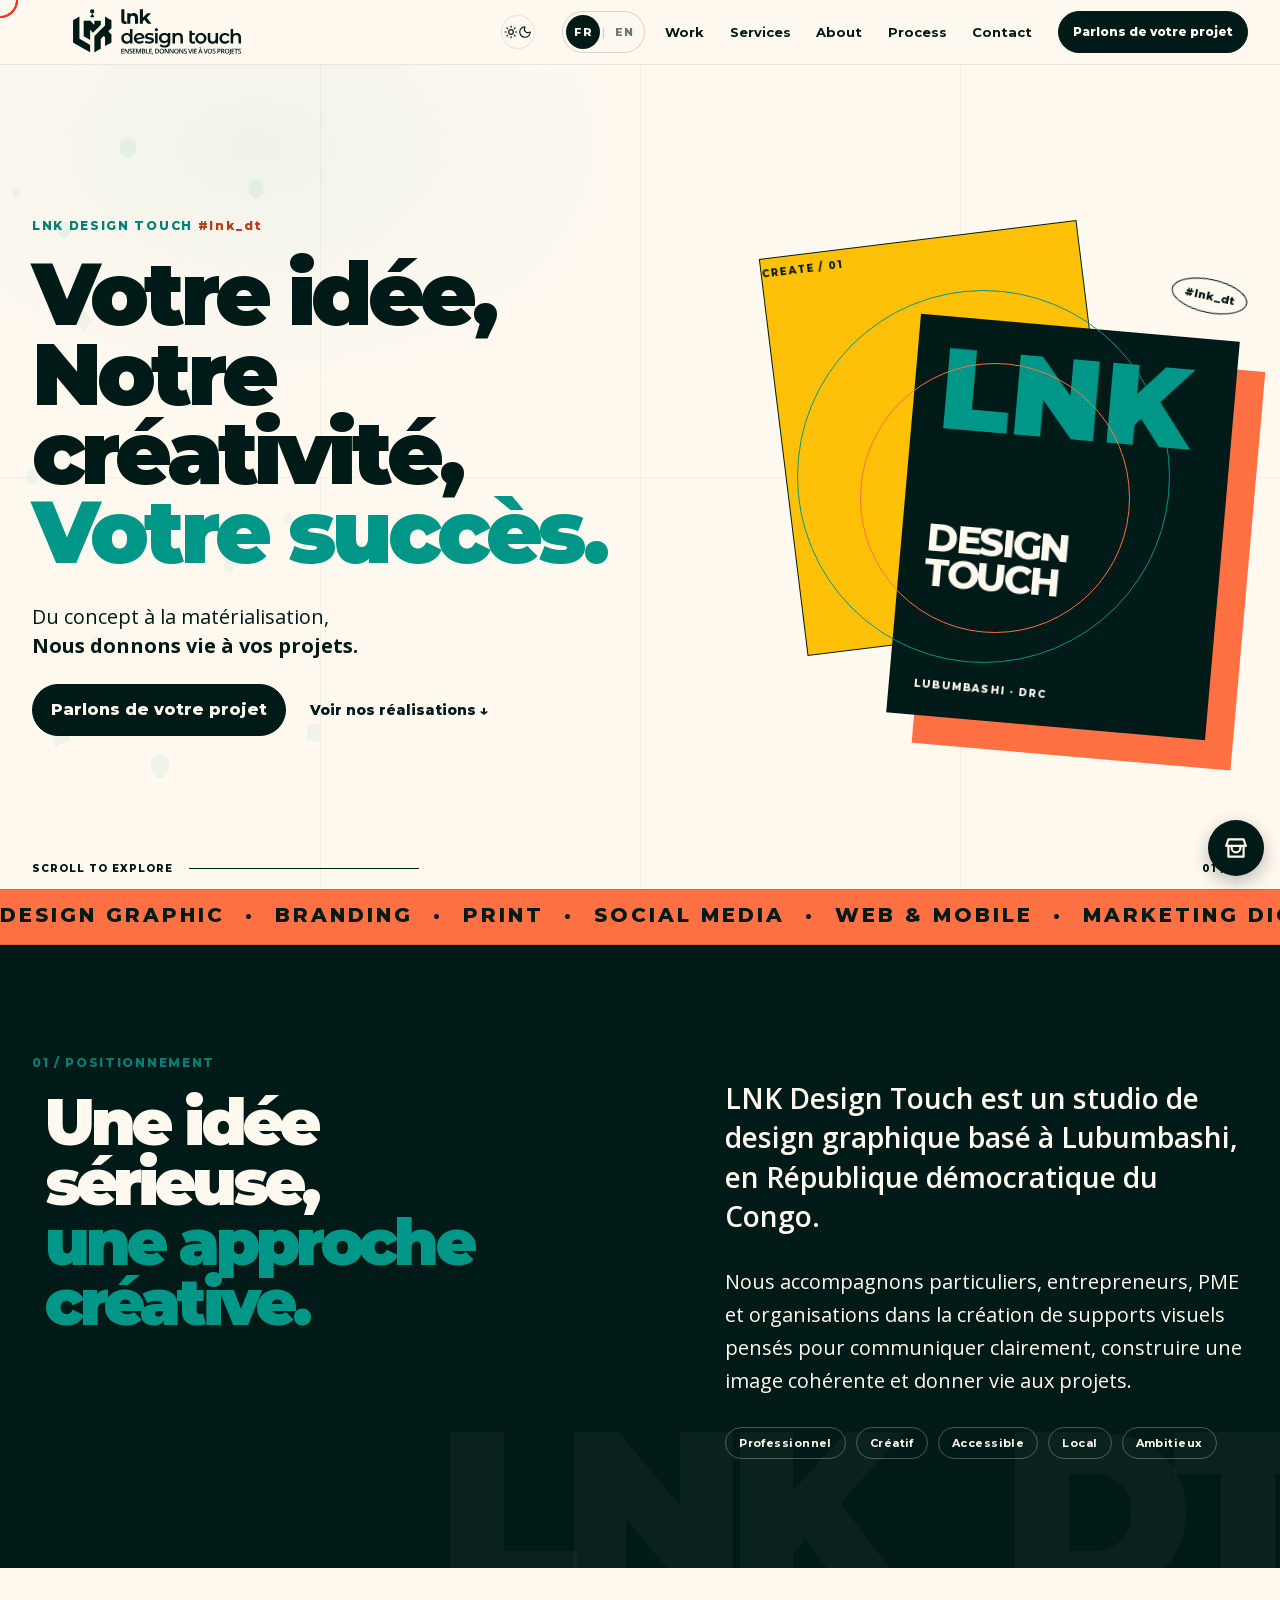
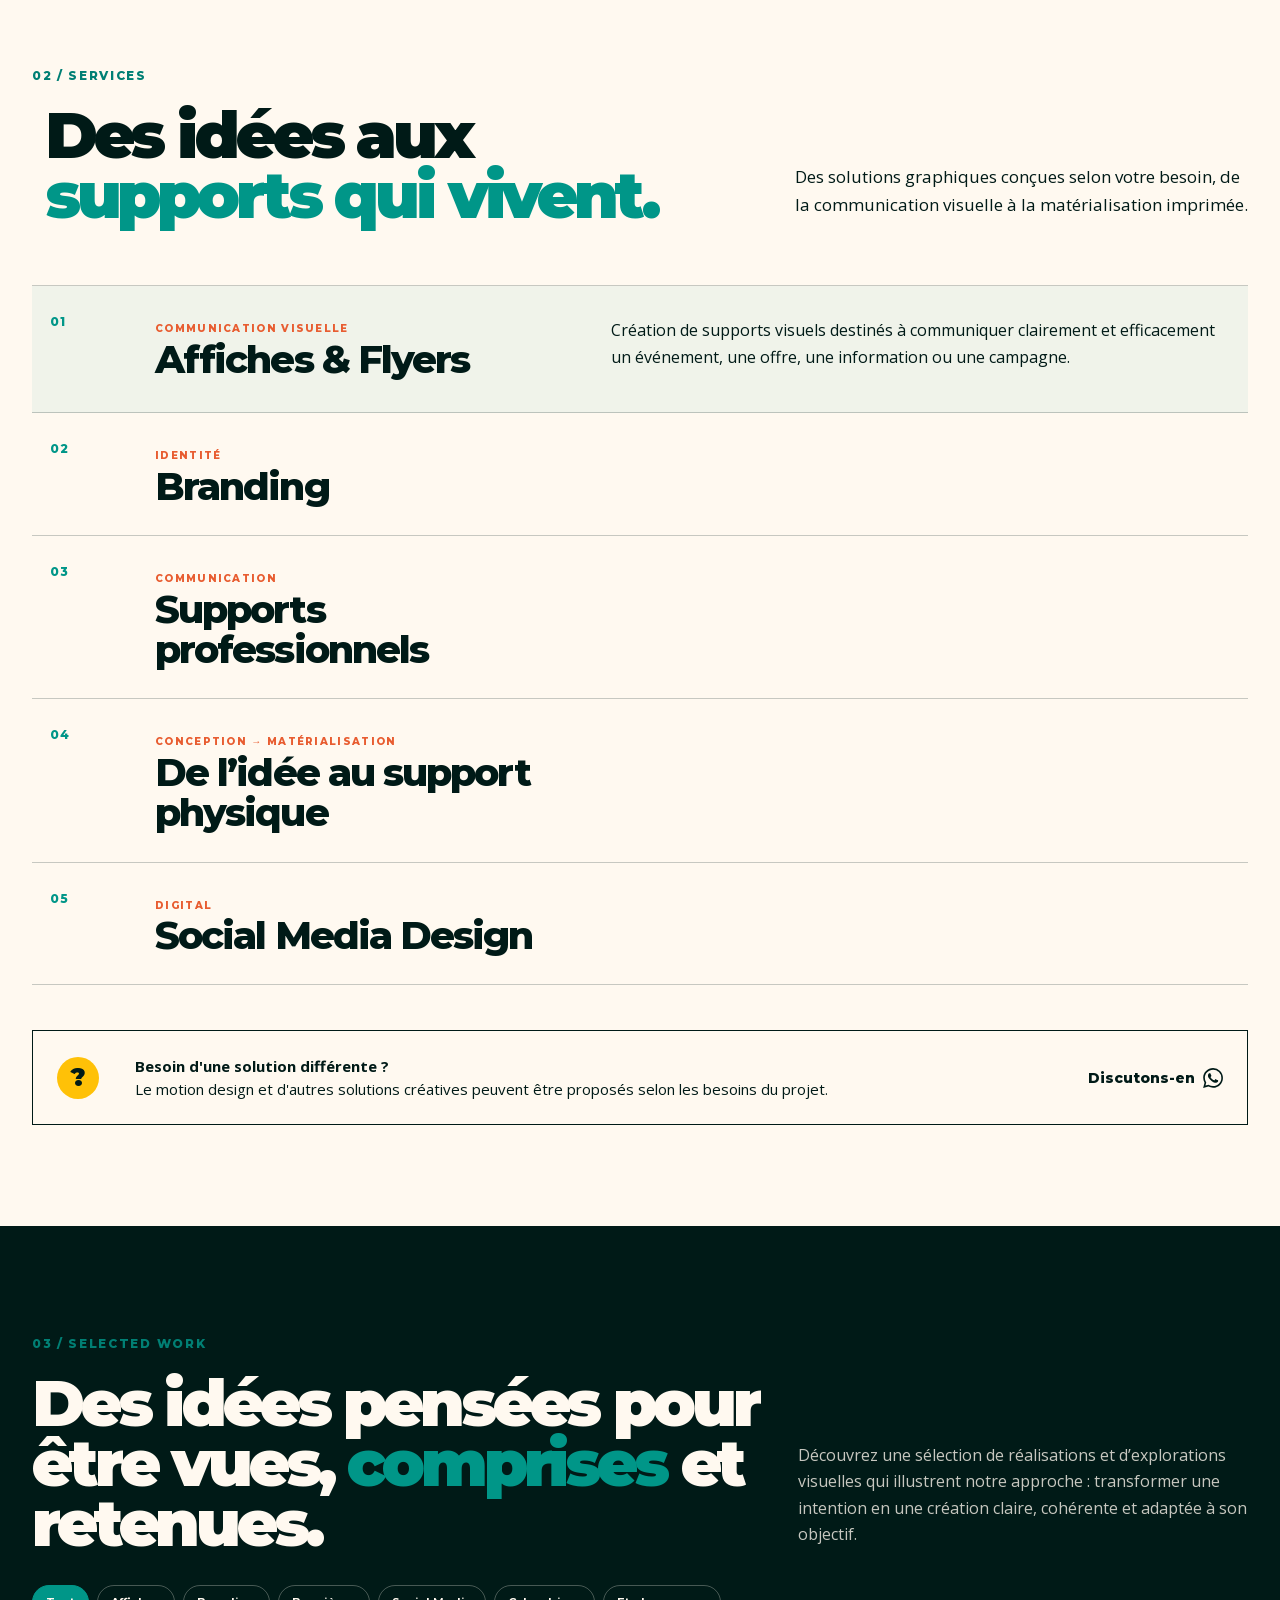
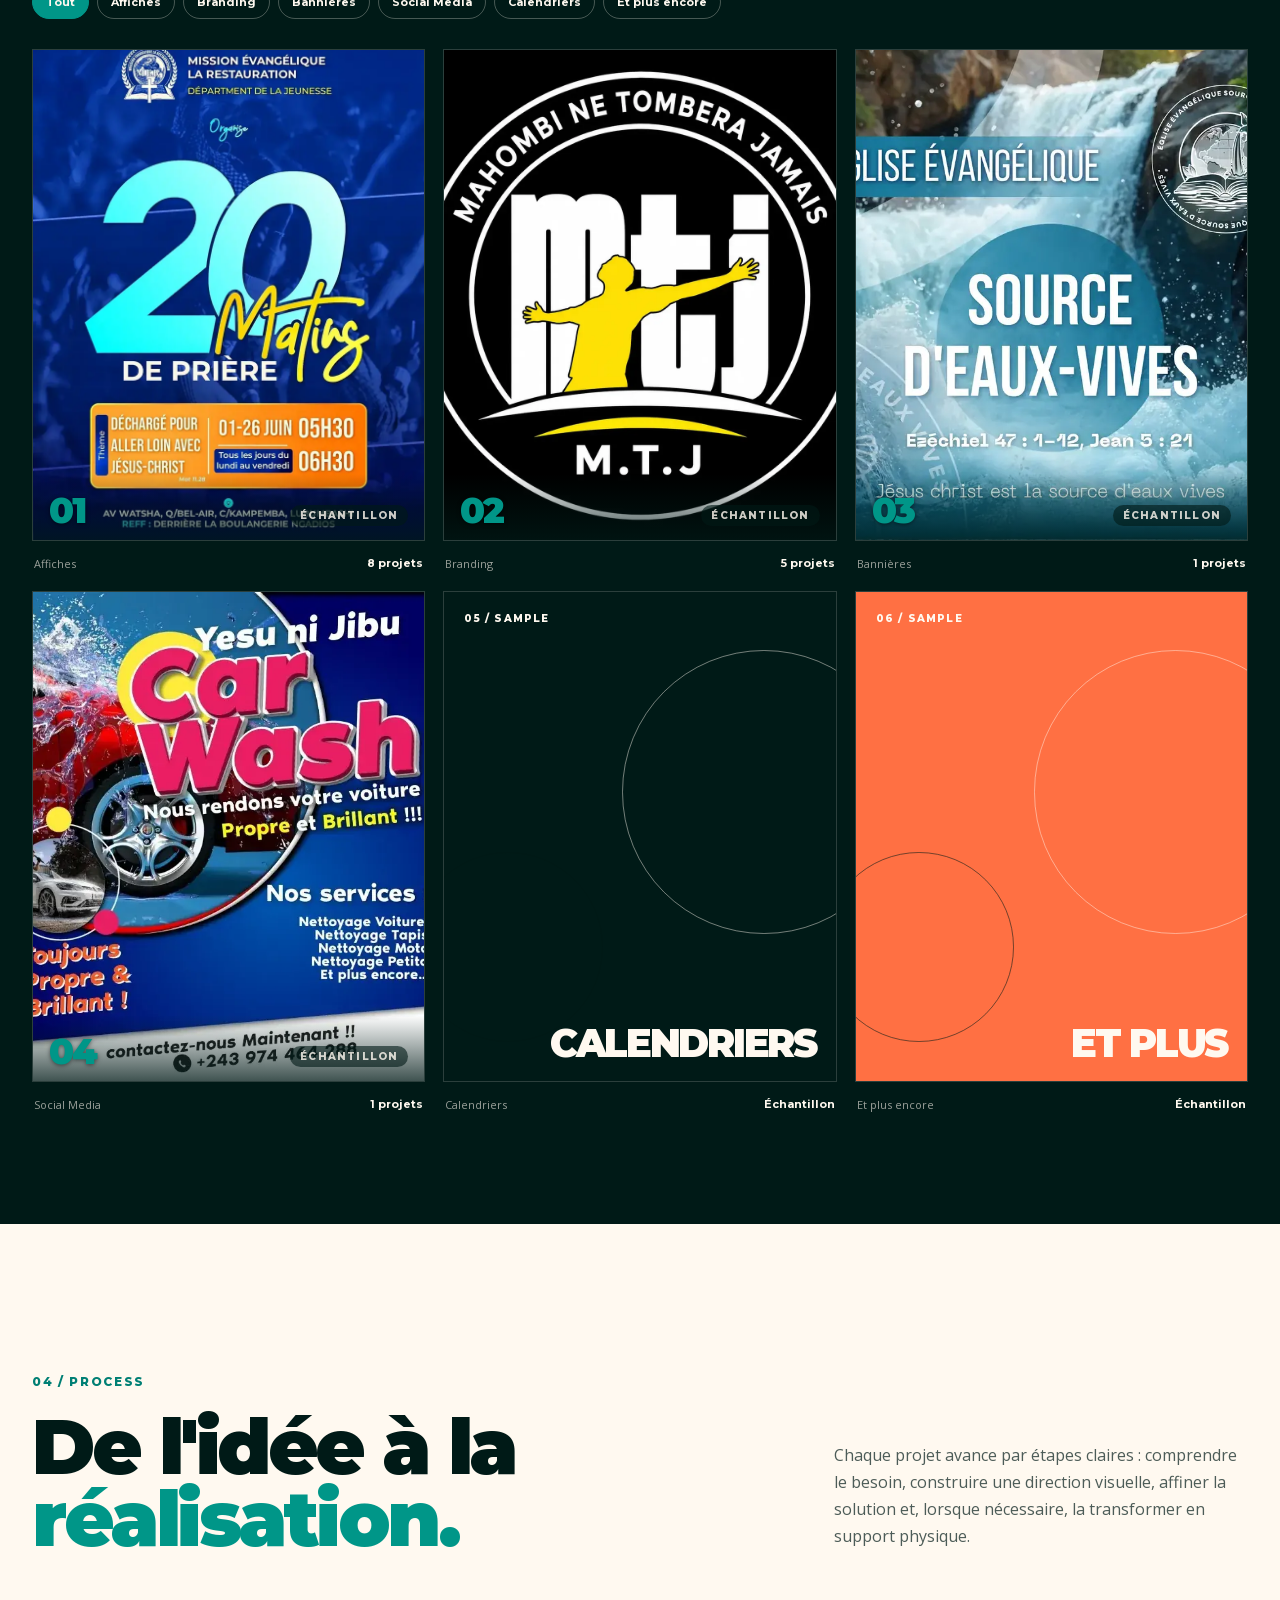
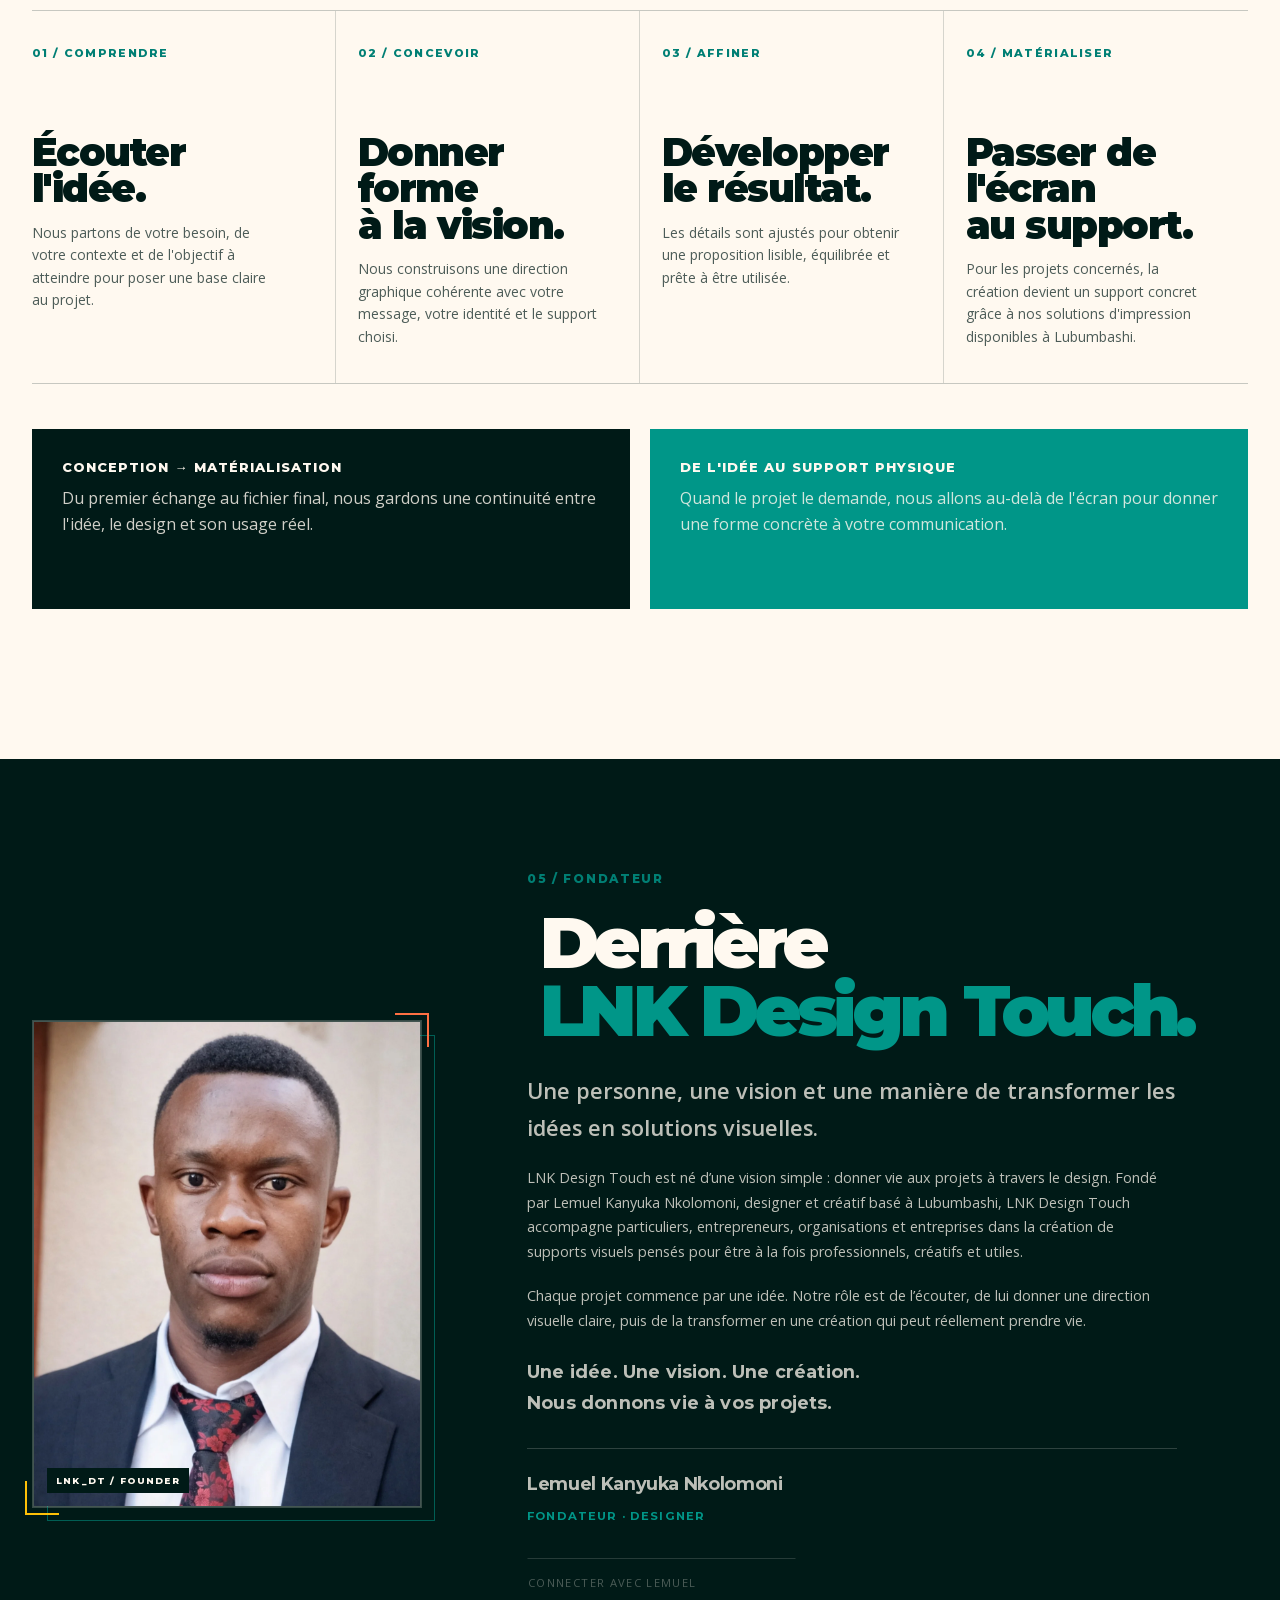
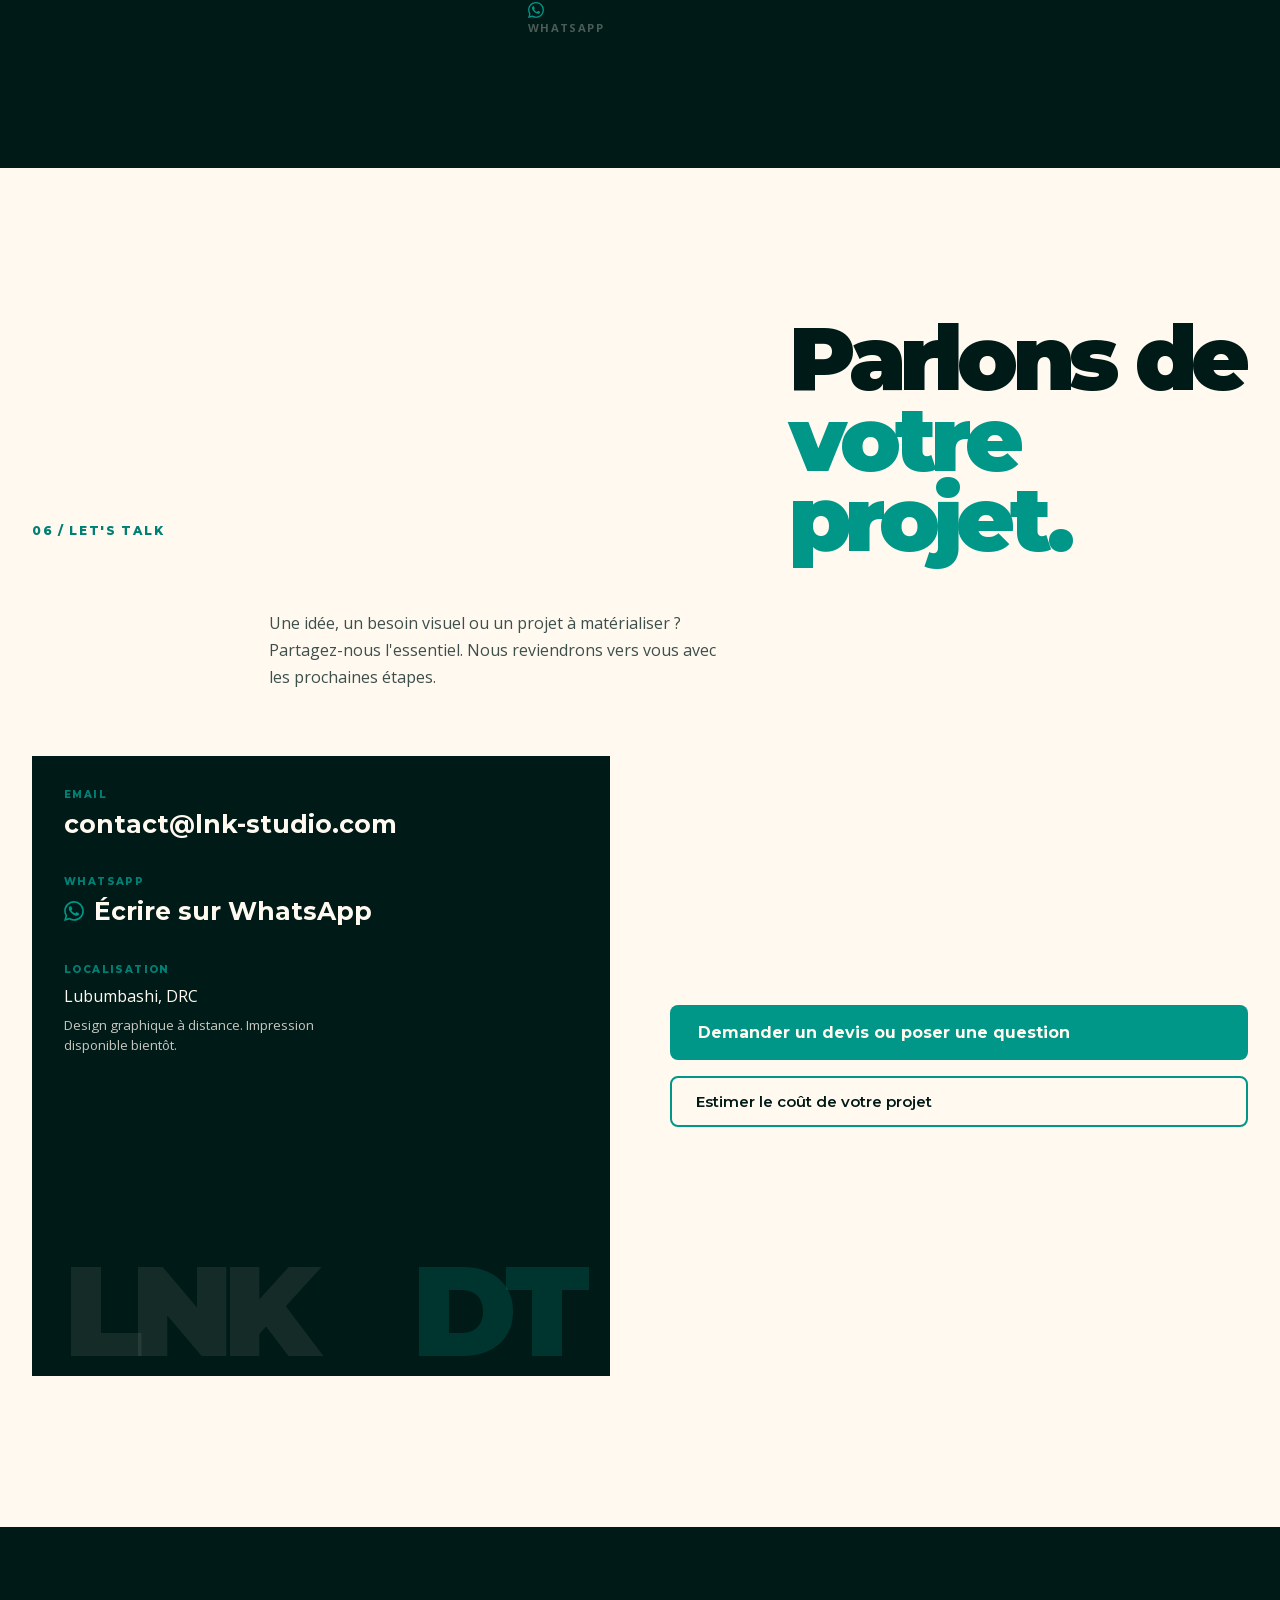
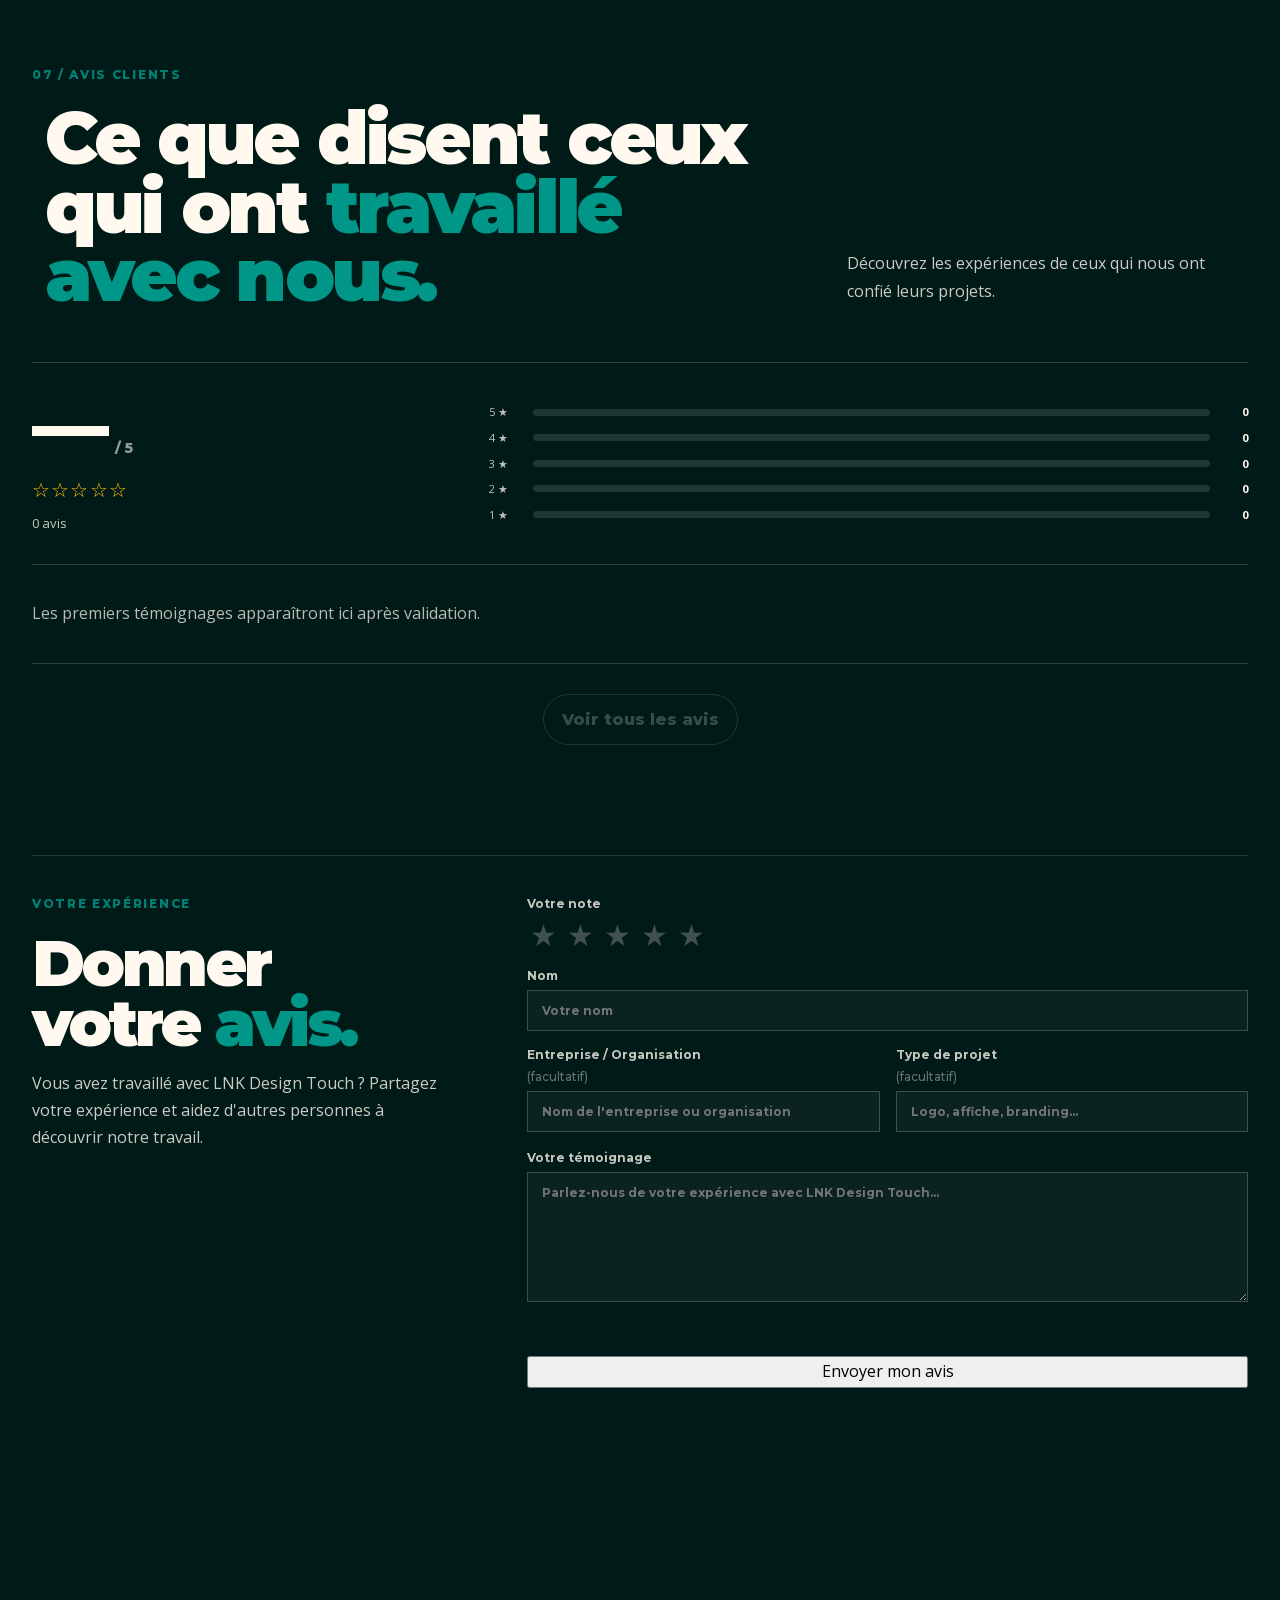
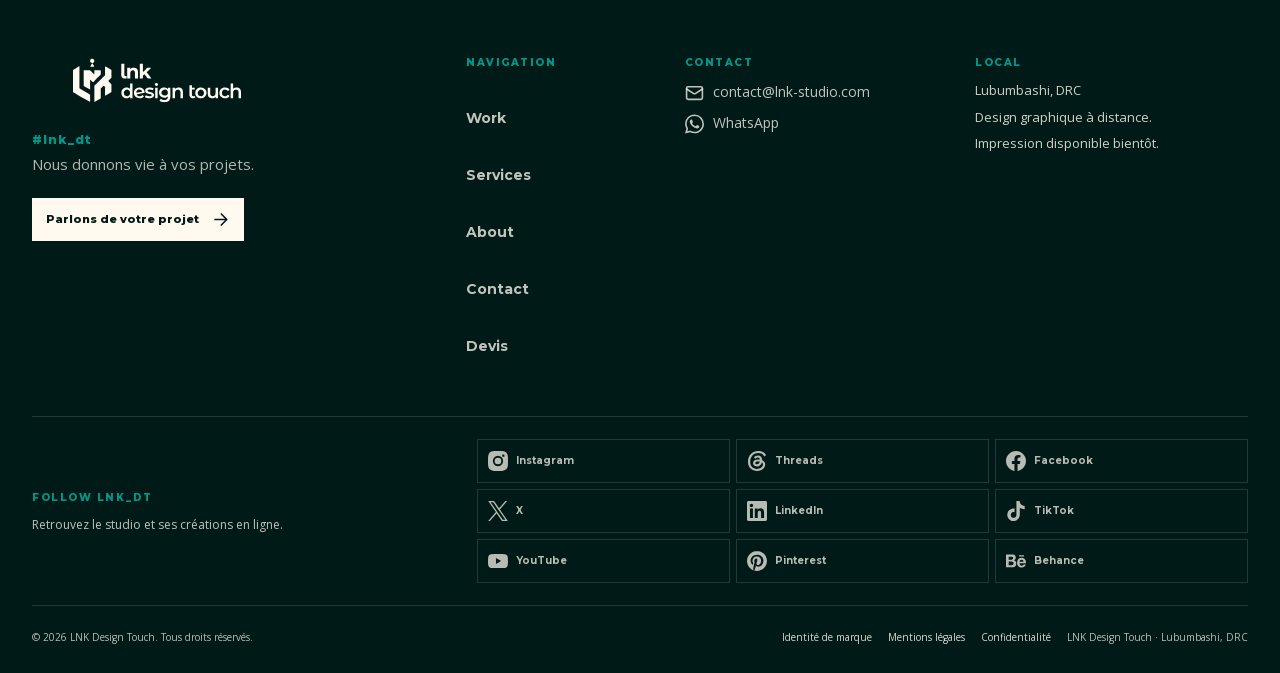
==== commit 40a577d3: "fix: secure admin APIs and restyle marquee" ====
--- a/index.html
+++ b/index.html
@@ -76,7 +76,7 @@
   <link rel="preload" href="assets/fonts/montserrat-variable.woff2" as="font" type="font/woff2" crossorigin>
   <link rel="preload" href="assets/fonts/opensans-variable.woff2" as="font" type="font/woff2" crossorigin>
   <link rel="preload" href="css/site.bundle.css?v=26afdfcb3f" as="style">
-<link rel="preload" href="css/home.bundle.css?v=5ba1803c78" as="style">
+<link rel="preload" href="css/home.bundle.css?v=120ea55895" as="style">
 	<!-- Google Analytics (GA4) -->
 	<script async src="https://www.googletagmanager.com/gtag/js?id=G-Y0SJEQV91D"></script>
 <script>
@@ -146,7 +146,7 @@
 <link rel="preload" href="assets/fonts/montserrat-variable.woff2" as="font" type="font/woff2" crossorigin>
 <link rel="preload" href="assets/fonts/opensans-variable.woff2" as="font" type="font/woff2" crossorigin>
 <link rel="stylesheet" href="css/site.bundle.css?v=26afdfcb3f">
-<link rel="stylesheet" href="css/home.bundle.css?v=5ba1803c78">
+<link rel="stylesheet" href="css/home.bundle.css?v=120ea55895">
 
 <style id="lnk-language-style">
 /* BILINGUAL HEADER CONTROL — integrated with the existing header/menu */
--- a/css/home.bundle.css
+++ b/css/home.bundle.css
@@ -1744,9 +1744,9 @@
 .lnk-marquee {
   overflow: hidden;
   white-space: nowrap;
-  background: var(--dark);
-  border-top: 1px solid rgba(255,249,240,.08);
-  border-bottom: 1px solid rgba(255,249,240,.08);
+  background: var(--coral);
+  border-top: 1px solid rgba(0,26,23,.14);
+  border-bottom: 1px solid rgba(0,26,23,.14);
   padding: 14px 0;
 }
 .lnk-marquee-track {
@@ -1758,10 +1758,10 @@
   font: 800 clamp(14px,2vw,20px)/1 var(--heading);
   letter-spacing: .15em;
   text-transform: uppercase;
-  color: rgba(255,249,240,.5);
+  color: #001A17;
   padding-right: 60px;
 }
-.lnk-marquee-text .dot { color: var(--teal); margin: 0 20px }
+.lnk-marquee-text .dot { color: #001A17; margin: 0 20px }
 @keyframes lnk-marquee-scroll {
   0% { transform: translateX(0) }
   100% { transform: translateX(-50%) }
--- a/css/home.bundle.css
+++ b/css/home.bundle.css
@@ -1744,9 +1744,9 @@
 .lnk-marquee {
   overflow: hidden;
   white-space: nowrap;
-  background: var(--dark);
-  border-top: 1px solid rgba(255,249,240,.08);
-  border-bottom: 1px solid rgba(255,249,240,.08);
+  background: var(--coral);
+  border-top: 1px solid rgba(0,26,23,.14);
+  border-bottom: 1px solid rgba(0,26,23,.14);
   padding: 14px 0;
 }
 .lnk-marquee-track {
@@ -1758,10 +1758,10 @@
   font: 800 clamp(14px,2vw,20px)/1 var(--heading);
   letter-spacing: .15em;
   text-transform: uppercase;
-  color: rgba(255,249,240,.5);
+  color: #001A17;
   padding-right: 60px;
 }
-.lnk-marquee-text .dot { color: var(--teal); margin: 0 20px }
+.lnk-marquee-text .dot { color: #001A17; margin: 0 20px }
 @keyframes lnk-marquee-scroll {
   0% { transform: translateX(0) }
   100% { transform: translateX(-50%) }
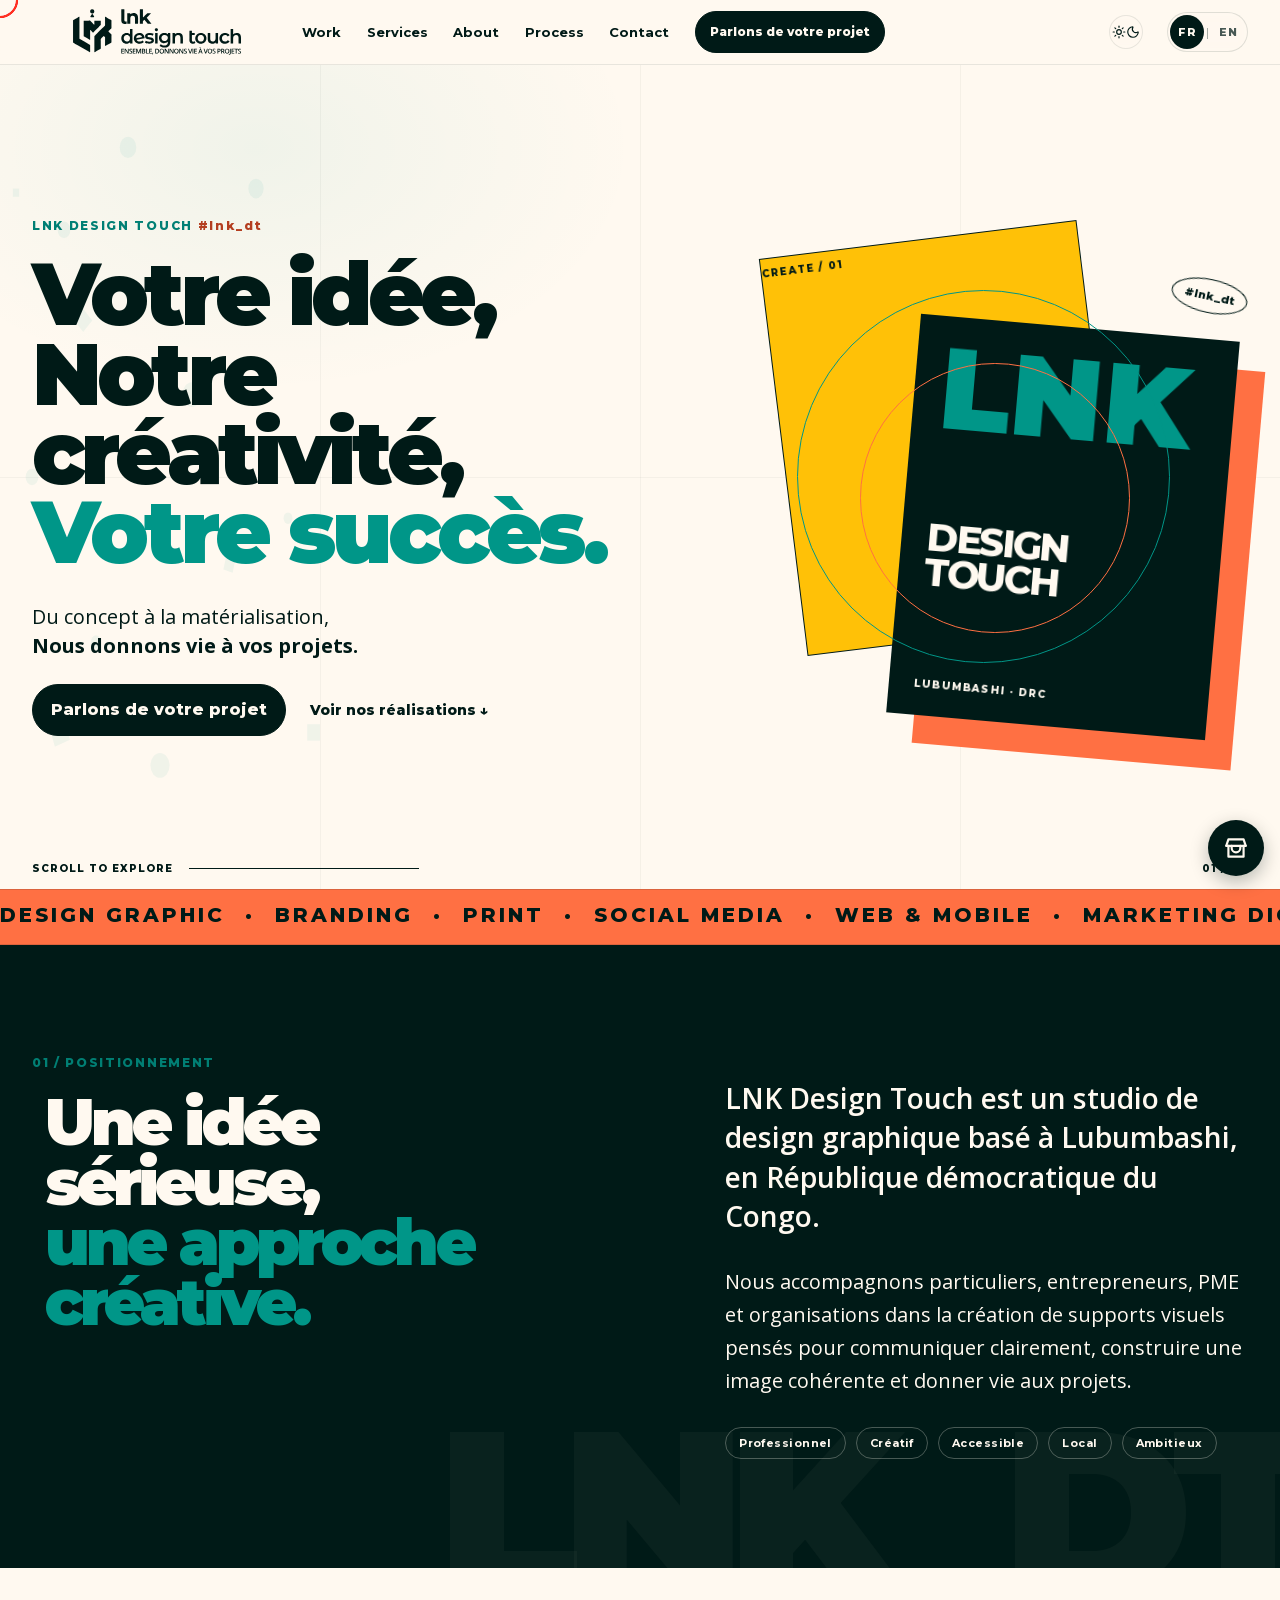
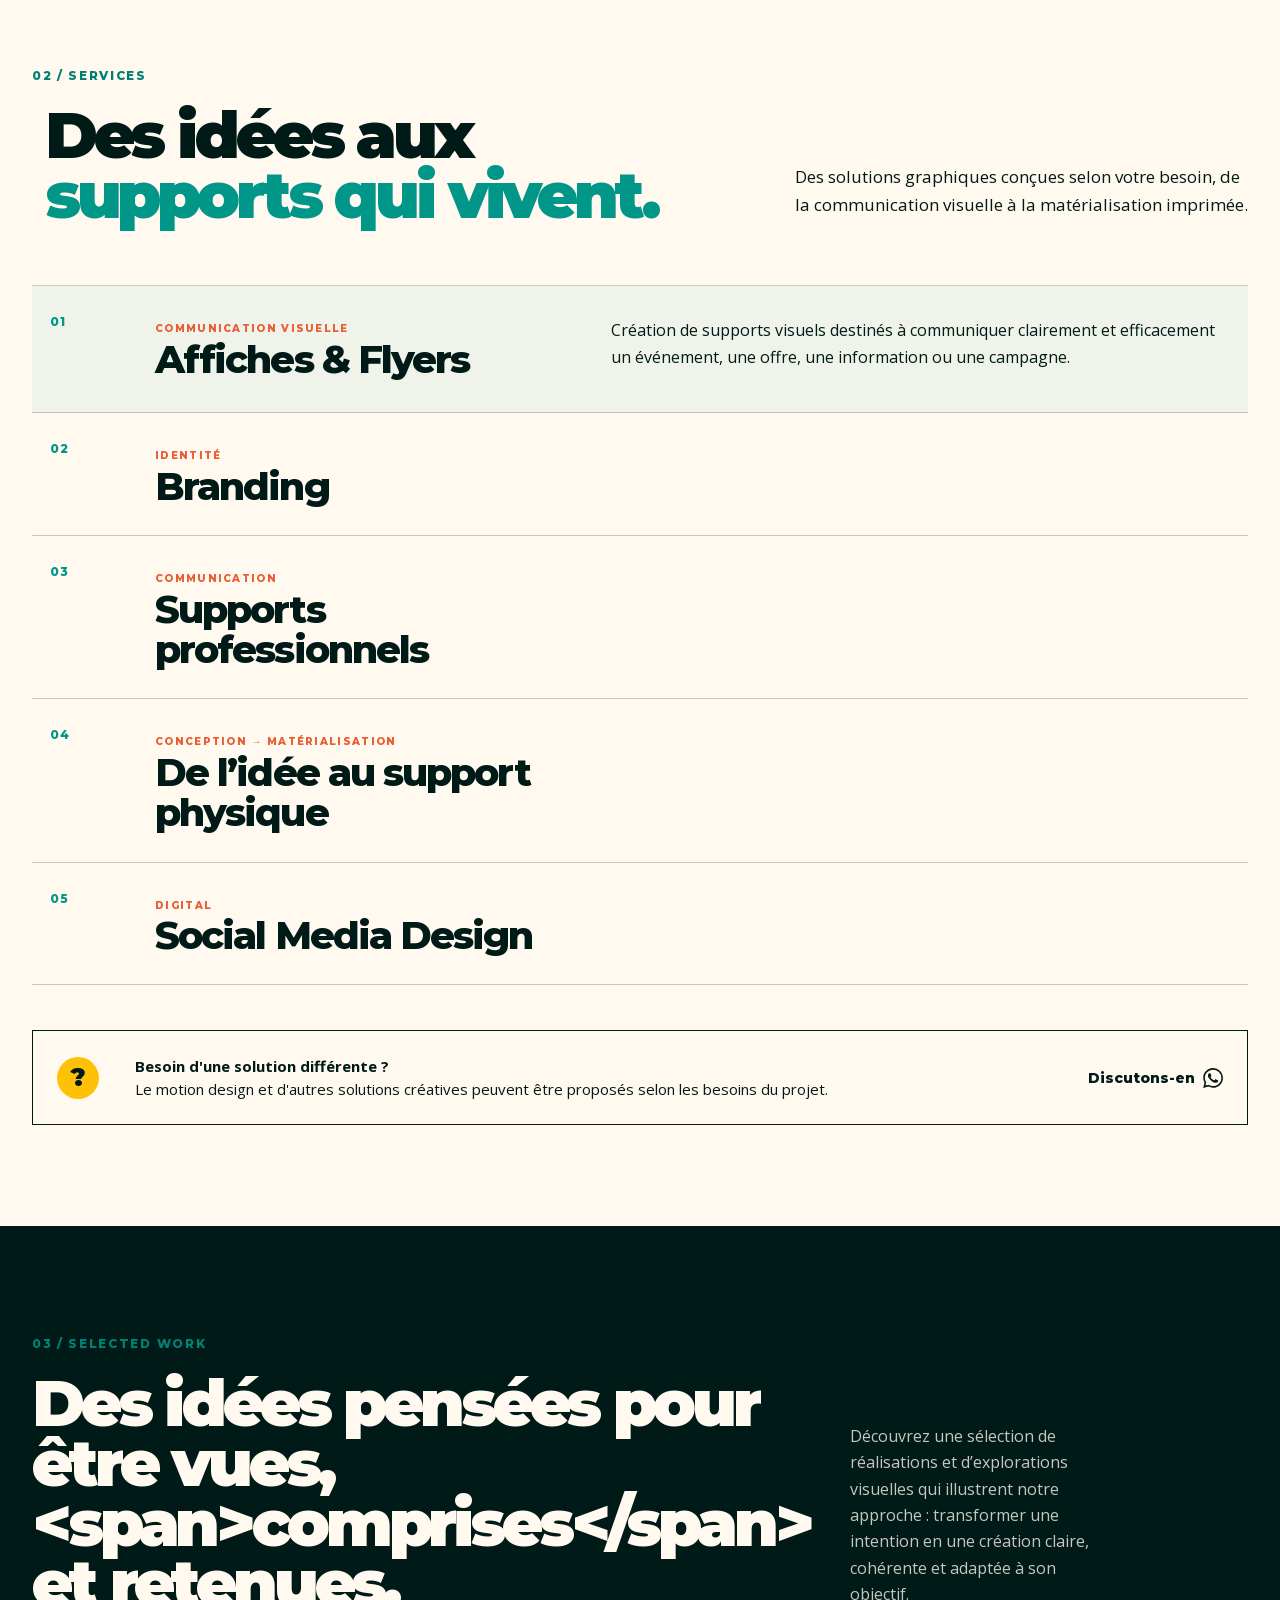
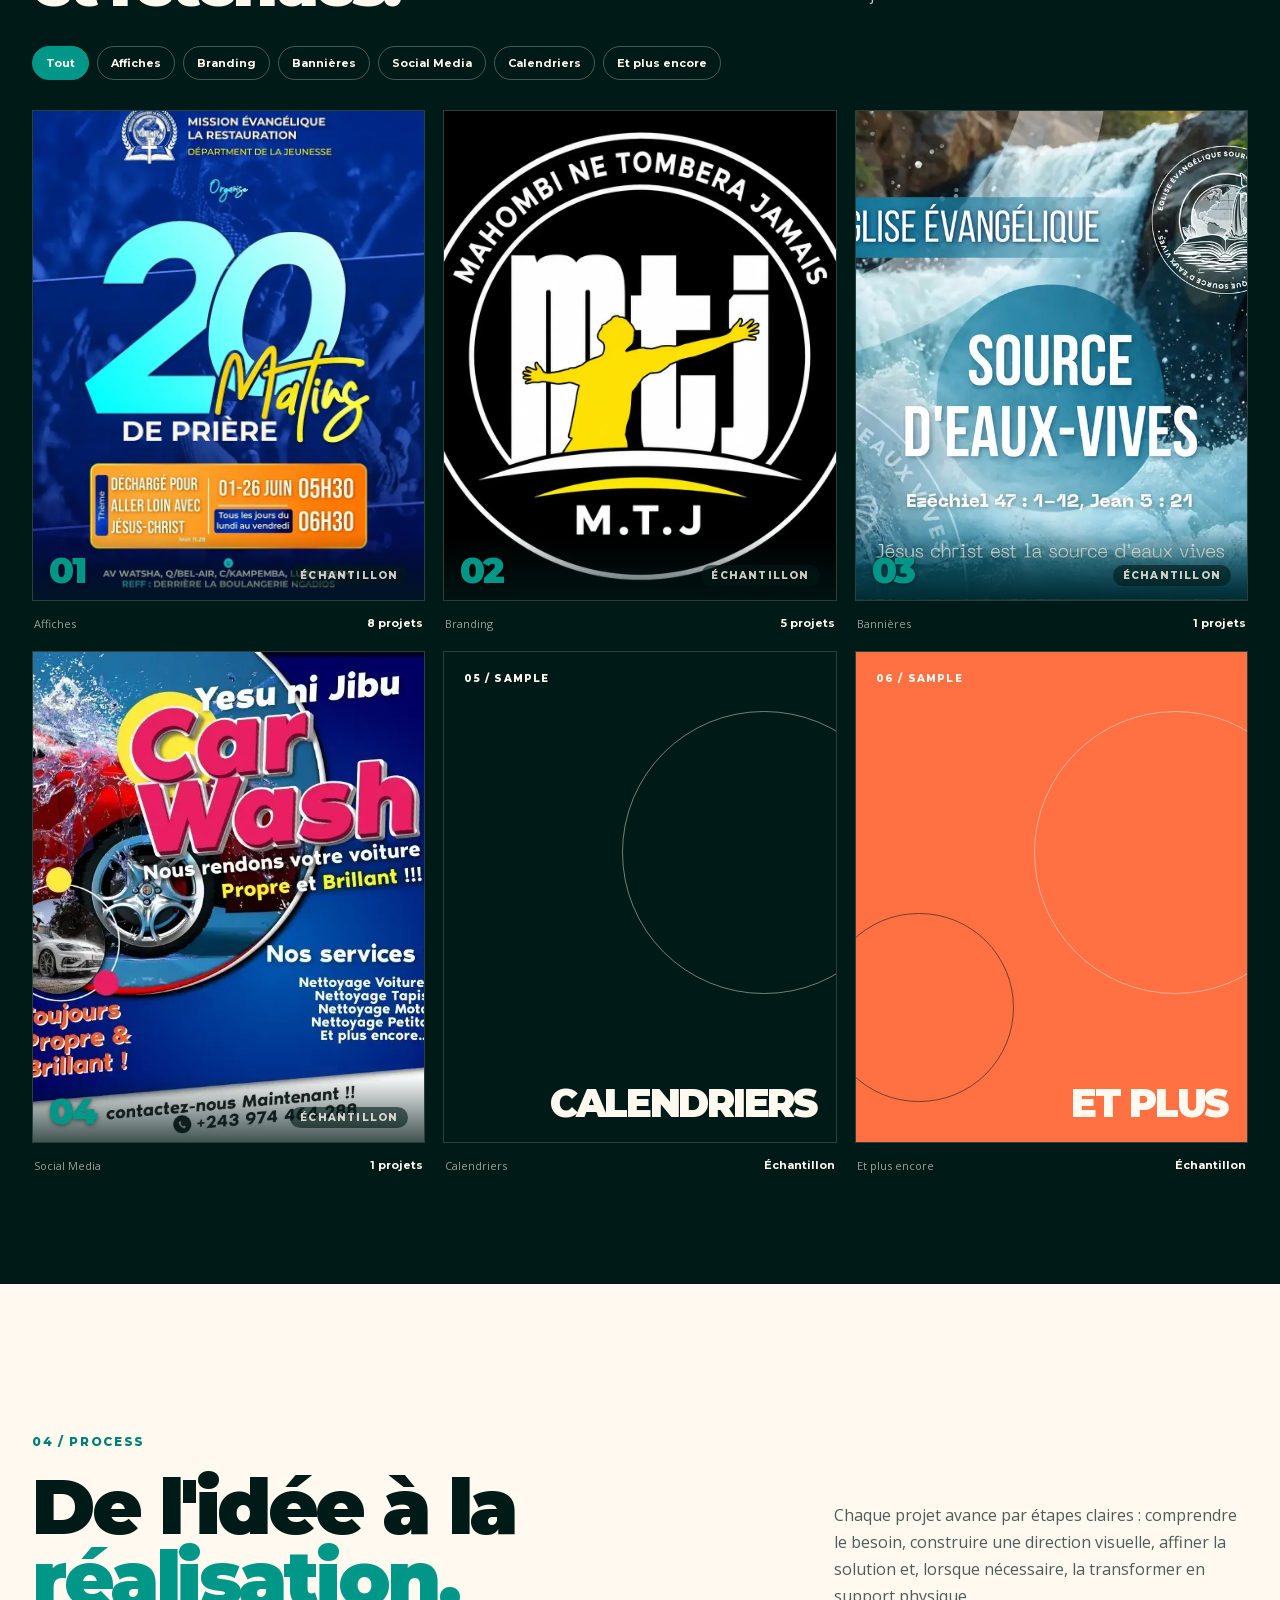
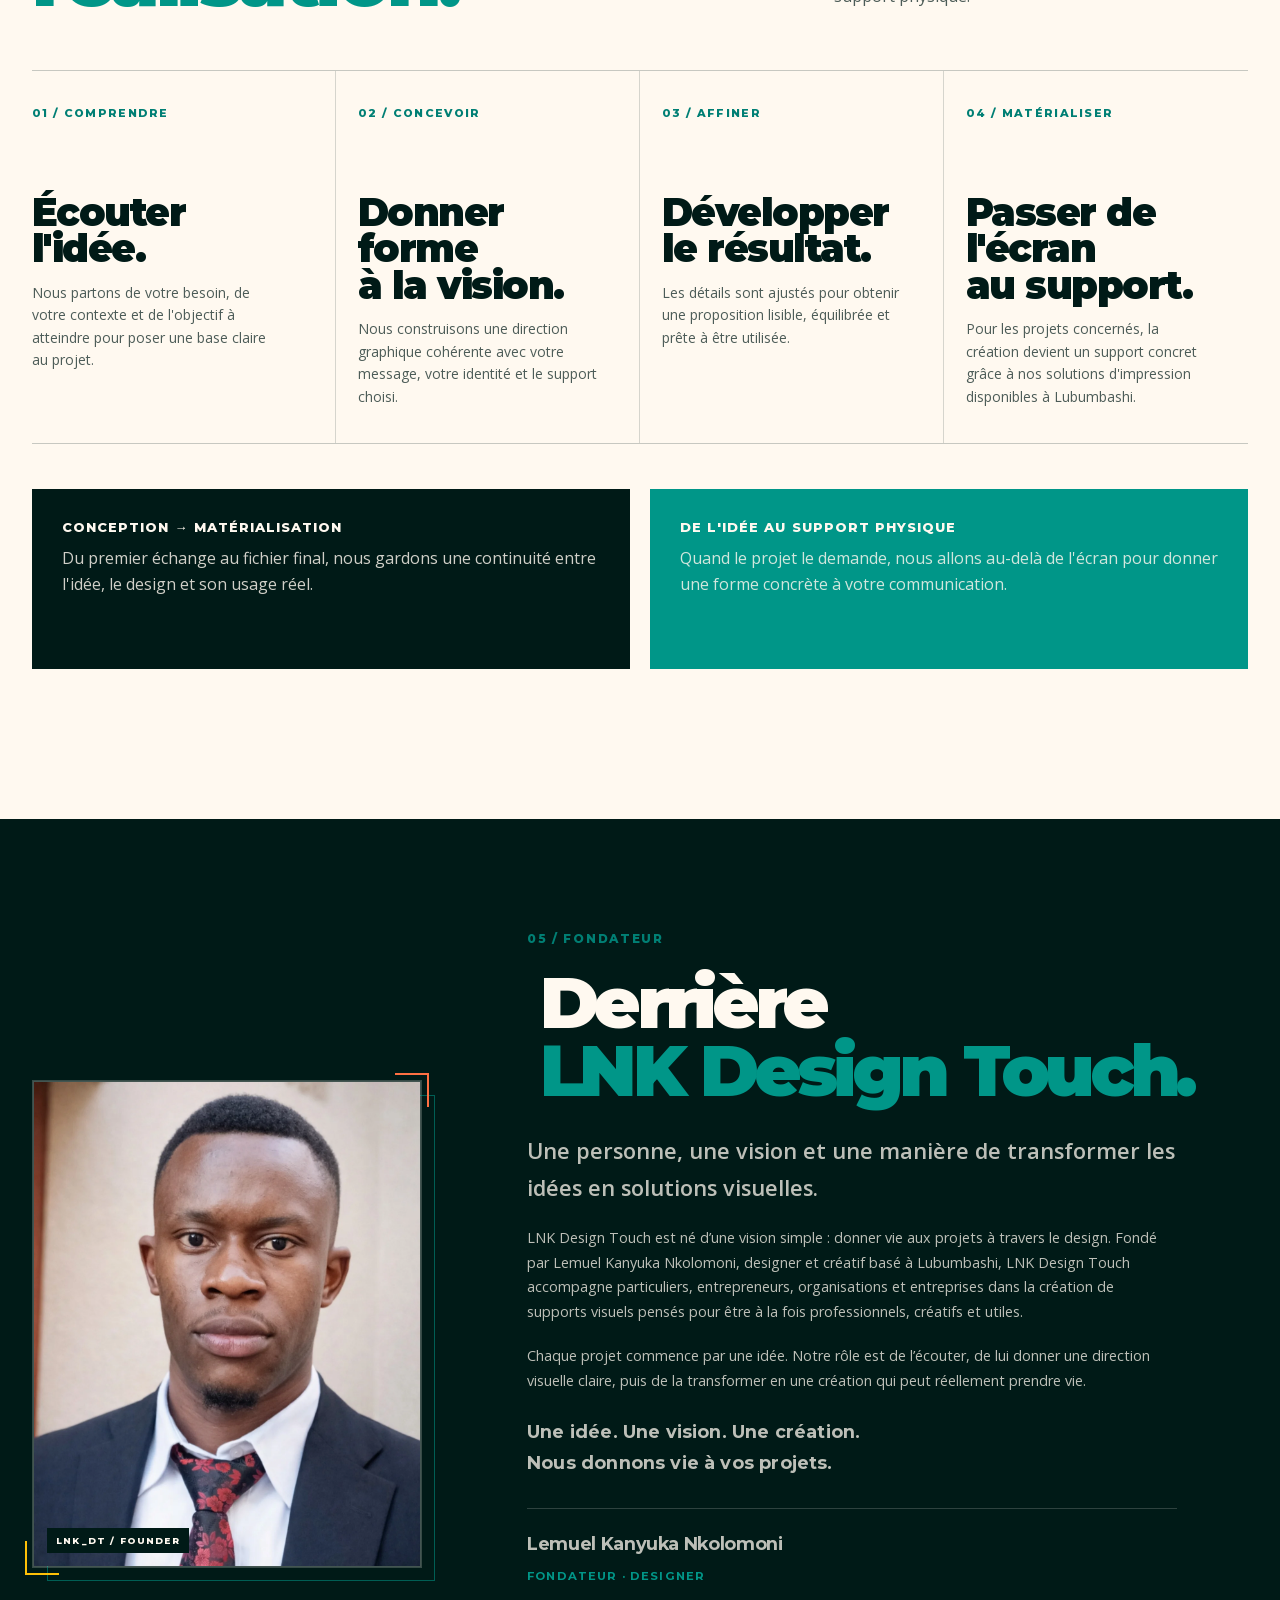
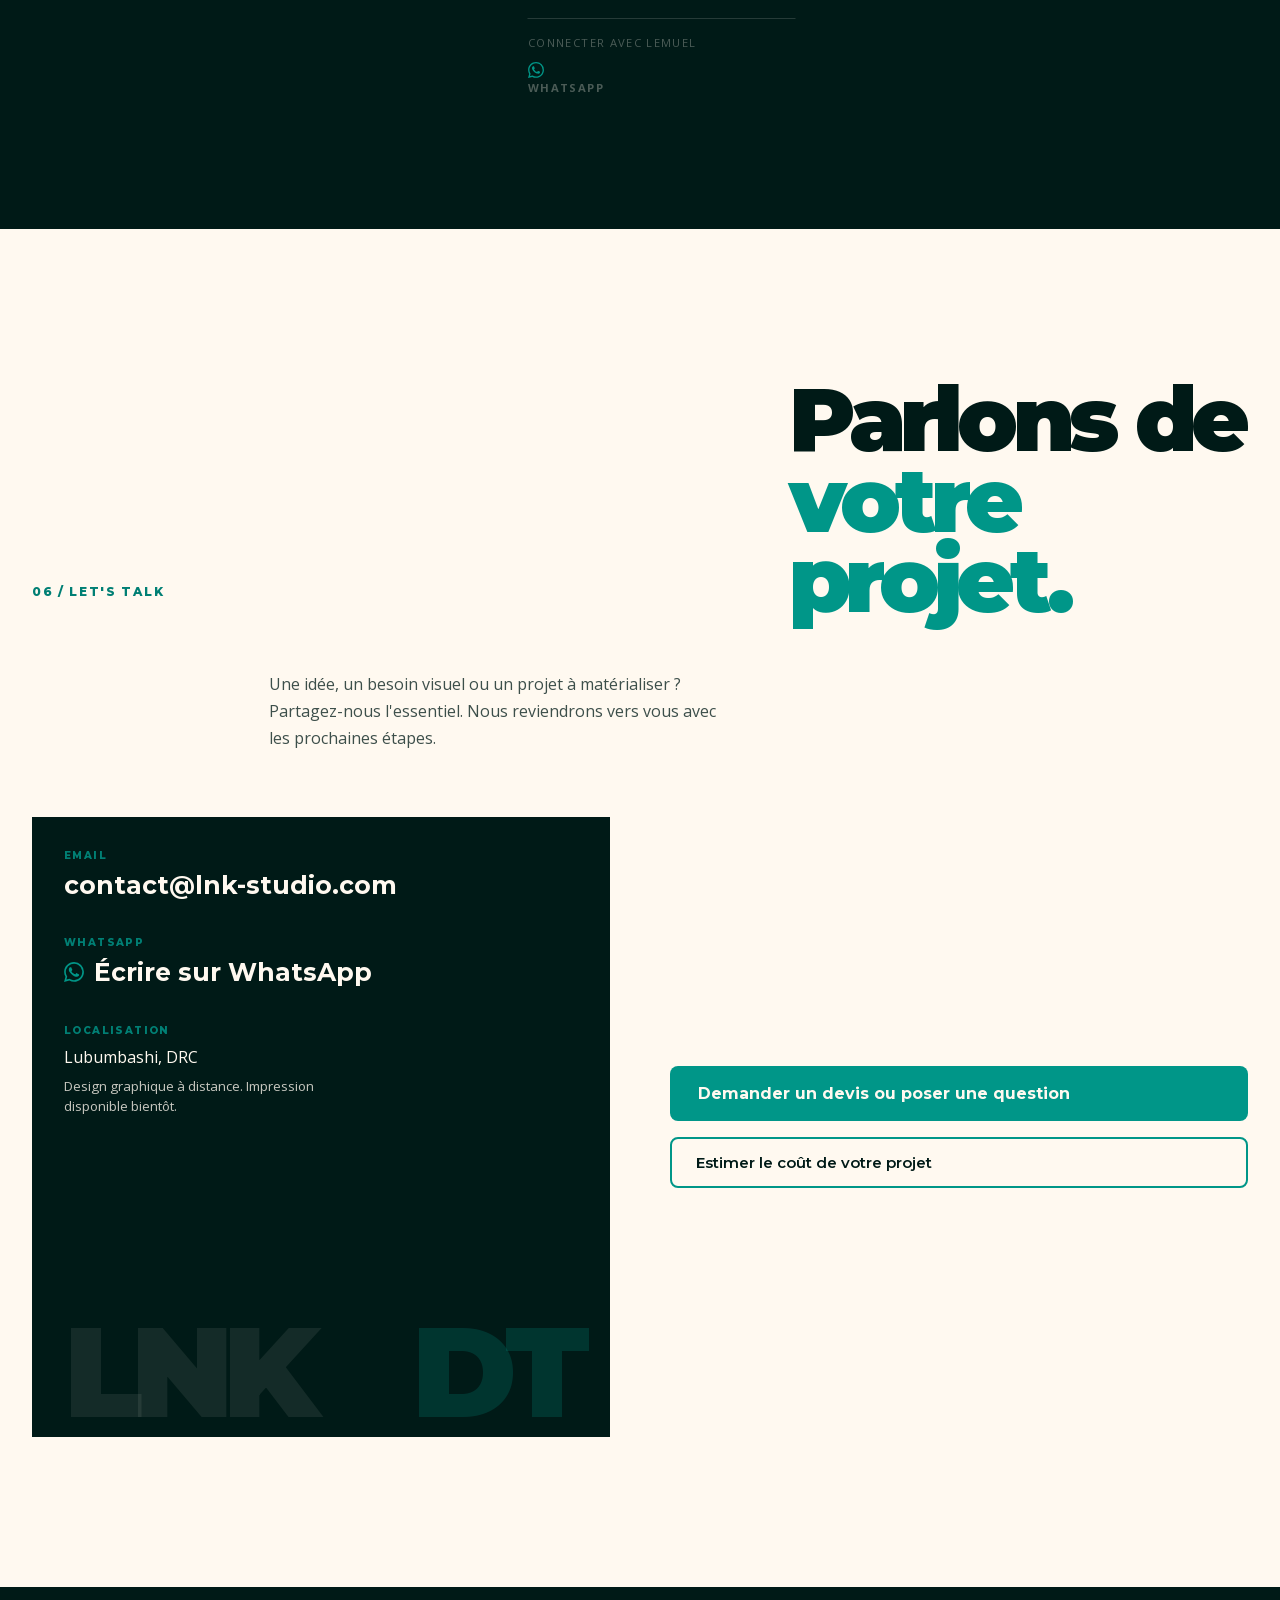
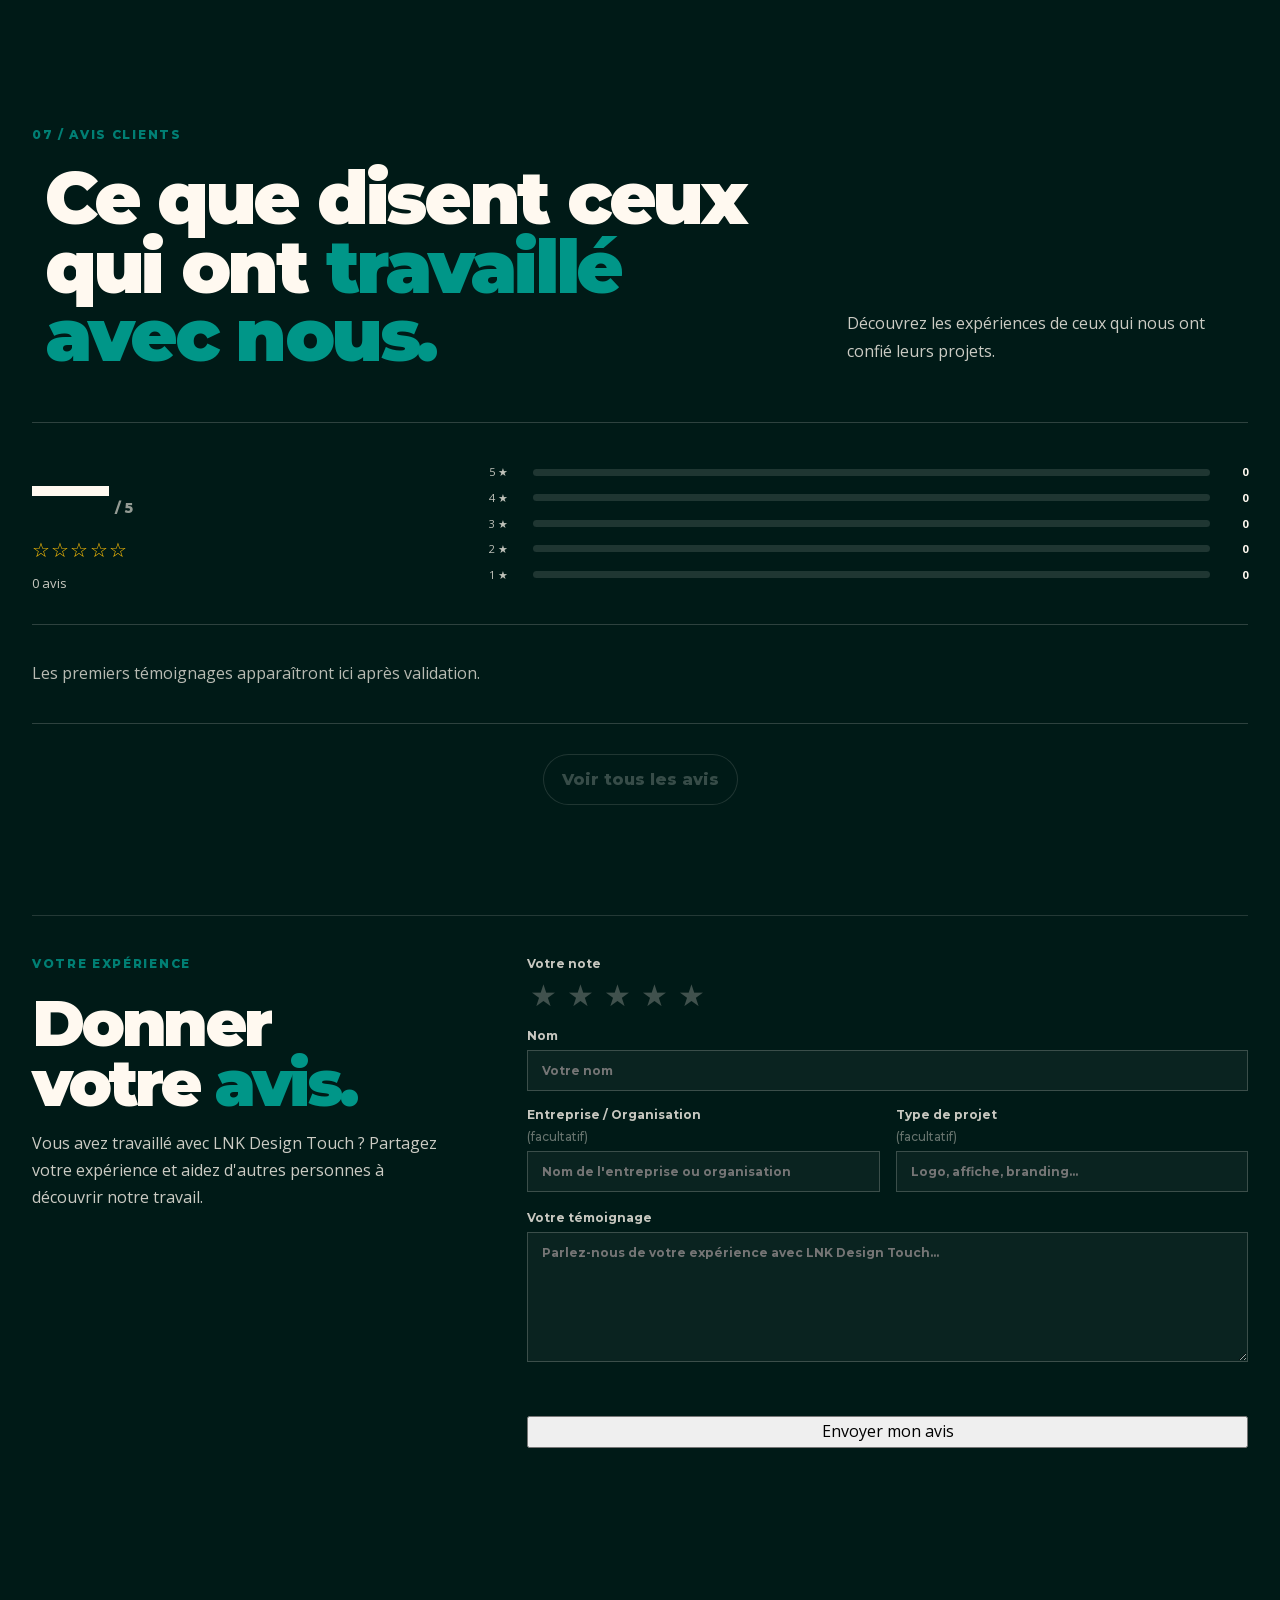
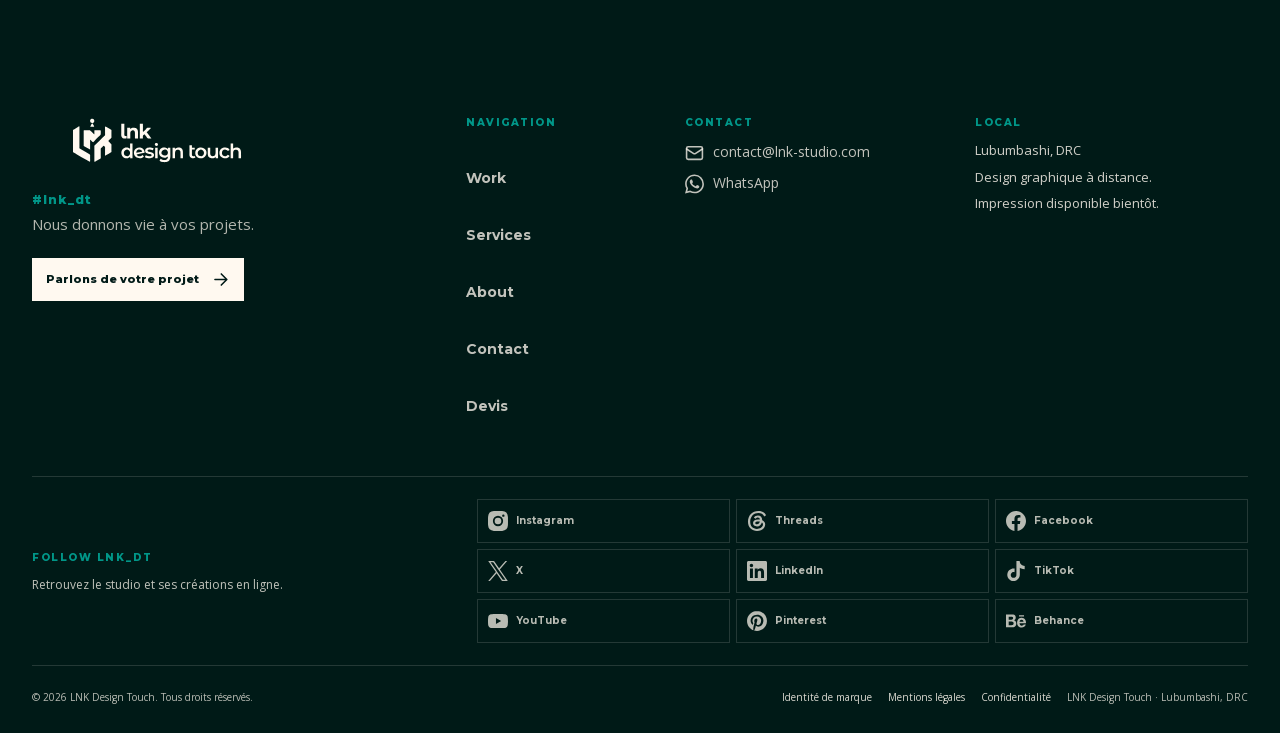
==== commit af1cd8c9: "chore: regenerate portfolio catalog" ====
--- a/index.html
+++ b/index.html
@@ -2,11 +2,6 @@
 <html lang="fr" data-lang="fr" data-turnstile-site-key="0x4AAAAAAEQr5WmuslOhzvrn">
 <head>
 <meta charset="utf-8">
-<script>
-  (function() {
-    document.documentElement.setAttribute('data-theme', 'light');
-  })();
-</script>
 <meta name="viewport" content="width=device-width, initial-scale=1">
 <meta name="theme-color" content="#001A17">
 <meta name="description" content="LNK Design Touch est un studio de design graphique à Lubumbashi, RDC : identité visuelle, branding, affiches, supports de communication, design social media, motion design et impression.">
@@ -75,7 +70,7 @@
 <link rel="icon" href="assets/images/brand/favicon.svg" type="image/svg+xml">
   <link rel="preload" href="assets/fonts/montserrat-variable.woff2" as="font" type="font/woff2" crossorigin>
   <link rel="preload" href="assets/fonts/opensans-variable.woff2" as="font" type="font/woff2" crossorigin>
-  <link rel="preload" href="css/site.bundle.css?v=26afdfcb3f" as="style">
+  <link rel="preload" href="css/site.bundle.css?v=120ea55895" as="style">
 <link rel="preload" href="css/home.bundle.css?v=120ea55895" as="style">
 	<!-- Google Analytics (GA4) -->
 	<script async src="https://www.googletagmanager.com/gtag/js?id=G-Y0SJEQV91D"></script>
@@ -84,14 +79,6 @@
 		  function gtag(){dataLayer.push(arguments);}
 		  gtag('js', new Date());
 		  gtag('config', 'G-Y0SJEQV91D');
-		</script>
-		<script>
-		  (function() {
-		    const savedTheme = localStorage.getItem('lnk-theme');
-		    const systemTheme = window.matchMedia('(prefers-color-scheme: dark)').matches ? 'dark' : 'light';
-		    const theme = savedTheme || systemTheme;
-		    document.documentElement.setAttribute('data-theme', theme);
-		  })();
 		</script>
 <link rel="icon" href="assets/images/brand/favicon-32.png" sizes="32x32" type="image/png">
 <link rel="icon" href="assets/images/brand/favicon-16.png" sizes="16x16" type="image/png">
@@ -145,106 +132,8 @@
 </script>
 <link rel="preload" href="assets/fonts/montserrat-variable.woff2" as="font" type="font/woff2" crossorigin>
 <link rel="preload" href="assets/fonts/opensans-variable.woff2" as="font" type="font/woff2" crossorigin>
-<link rel="stylesheet" href="css/site.bundle.css?v=26afdfcb3f">
+<link rel="stylesheet" href="css/site.bundle.css?v=120ea55895">
 <link rel="stylesheet" href="css/home.bundle.css?v=120ea55895">
-
-<style id="lnk-language-style">
-/* BILINGUAL HEADER CONTROL — integrated with the existing header/menu */
-.site-header .language-switcher{
-  position:static;
-  z-index:auto;
-  order:3;
-  flex:0 0 auto;
-  display:inline-flex;
-  align-items:center;
-  justify-content:center;
-  gap:0;
-  min-height:42px;
-  padding:3px;
-  margin-left:clamp(8px,1.2vw,16px);
-  border:1px solid rgba(0,26,23,.16);
-  border-radius:999px;
-  background:rgba(255,249,240,.72);
-  color:var(--dark);
-  box-shadow:none;
-  backdrop-filter:none;
-}
-.site-header .language-option{
-  border:0;
-  background:transparent;
-  color:rgba(0,26,23,.58);
-  font:800 11px/1 var(--heading);
-  letter-spacing:.04em;
-  min-width:31px;
-  min-height:34px;
-  padding:0 8px;
-  border-radius:999px;
-  cursor:pointer;
-}
-.site-header .language-option.is-active{
-  color:var(--cream);
-  background:var(--dark);
-}
-.site-header .language-switcher > span{
-  color:rgba(0,26,23,.22);
-  font-size:11px;
-}
-.site-header .menu-toggle{order:4;margin-left:8px}
-.site-header nav{order:2}
-@media(max-width:900px) and (min-width:761px){
-  .site-header .language-switcher{margin-left:8px}
-}
-@media(max-width:760px){
-  .site-header .header-inner{gap:0}
-  .site-header .language-switcher{
-    order:3;
-    margin-left:7px;
-    min-height:40px;
-    padding:2px;
-  }
-  .site-header .language-option{
-    min-width:29px;
-    min-height:33px;
-    padding:0 7px;
-    font-size:10px;
-  }
-  .site-header .language-switcher > span{font-size:10px}
-  .site-header .menu-toggle{order:2;margin-left:auto}
-  .site-header nav{order:4}
-}
-@media(max-width:380px){
-  .site-header .language-switcher{margin-left:5px}
-  .site-header .language-option{min-width:27px;padding:0 6px}
-}
-
-/* FOOTER LEGAL LINKS — show only links matching the active language (fixes duplicate Mentions légales / Confidentialité) */
-.footer-legal-links .lnk-legal-fr,
-.footer-legal-links .lnk-legal-en{white-space:nowrap}
-html[data-lang="en"] .footer-legal-links .lnk-legal-fr,
-html[data-lang="fr"] .footer-legal-links .lnk-legal-en{display:none}
-
-
-
-	/* Bouton flottant WhatsApp catalogue — position fixe bas-droite */
-	.lnk-wa-fab{
-	  position:fixed;bottom:clamp(16px,3vw,28px);right:clamp(16px,3vw,28px);z-index:900;
-	  transition:transform .25s ease,box-shadow .25s ease,background .25s ease,bottom .3s ease;
-	}
-	@media(max-width:760px){
-	  .lnk-wa-fab{bottom:88px}
-	}
-  display:flex;align-items:center;justify-content:center;
-  width:56px;height:56px;border-radius:50%;
-  background:var(--dark);color:var(--cream);
-  text-decoration:none;box-shadow:0 6px 18px rgba(0,26,23,.28);
-  transition:transform .25s ease,box-shadow .25s ease,background .25s ease;
-}
-.lnk-wa-fab:hover{transform:translateY(-3px) scale(1.05);box-shadow:0 10px 24px rgba(0,26,23,.32);background:var(--teal)}
-.lnk-wa-fab svg{width:28px;height:28px;fill:currentColor}
-.lnk-wa-fab .lnk-wa-pulse{position:absolute;inset:-6px;border-radius:50%;border:2px solid var(--teal);opacity:0;animation:lnk-wa-pulse 2.4s ease-out infinite}
-@keyframes lnk-wa-pulse{0%{transform:scale(.9);opacity:.55}100%{transform:scale(1.25);opacity:0}}
-@media(max-width:480px){.lnk-wa-fab{width:50px;height:50px}.lnk-wa-fab svg{width:24px;height:24px}}
-</style>
 
 
 <link rel="alternate" hreflang="fr" href="https://lnk-studio.com/" />
@@ -285,16 +174,12 @@
 	<a href="#work">Work</a><a href="#services">Services</a><a href="#about">About</a><a href="#process">Process</a><a href="contact.html" data-lang-fr="Contact" data-lang-en="Contact">Contact</a>
 	<a class="button button-small" href="contact.html">Parlons de votre projet</a>
 	</nav>
-	<div class="header-controls">
+	<div class="header-controls" data-lnk-preferences>
 	  <!-- <button id="theme-toggle" class="theme-toggle" aria-label="Changer le thème">
 	    <i data-lucide="sun" class="sun-icon"></i>
 	    <i data-lucide="moon" class="moon-icon"></i>
 	  </button> -->
-	  <div class="language-switcher" role="group" aria-label="Language">
-	    <button type="button" class="language-option is-active" data-lang="fr" aria-pressed="true">FR</button>
-	    <span aria-hidden="true">|</span>
-	    <button type="button" class="language-option" data-lang="en" aria-pressed="false">EN</button>
-	  </div>
+	  <div class="language-switcher" data-lnk-language></div>
 	</div>
 </div>
 </div>
@@ -830,100 +715,9 @@
 
 
 
-<script src="js/site.bundle.js?v=9eff7ddd3b" defer fetchpriority="high"></script>
+<script src="js/site.bundle.js?v=997f761b10" defer fetchpriority="high"></script>
   <script src="js/announcement.js" defer></script>
   <script src="js/image-handlers.js" defer></script>
-
-
-
-<script id="lnk-bilingual-layer">
-(function(){
-  const translations = {
-"Nouvelle publication": "New post",
-"ACTUALITÉ LNK_DT": "LNK_DT NEWS",
-"Voir l'offre": "See the post",
-"Fermer l'annonce": "Close announcement",
-"Dernière publication LNK_DT": "Latest LNK_DT post",
-"Accueil": "Home", "Services": "Services", "Réalisations": "Portfolio", "Process": "Process", "À propos": "About", "Contact": "Contact", "Parlons de votre projet": "Let's talk about your project", "Voir nos réalisations": "View our work", "Découvrir nos services": "Discover our services", "En savoir plus": "Learn more", "Voir tous les projets": "View all projects", "Voir tous les avis": "View all reviews", "Envoyer mon avis": "Submit my review", "Envoyer": "Send", "Nom": "Name", "Votre nom": "Your name", "Email": "Email", "Téléphone": "Phone", "WhatsApp": "WhatsApp", "Entreprise": "Company", "Message": "Message", "Décrivez votre projet": "Describe your project", "Décrivez votre besoin": "Describe your needs", "Choisissez une catégorie": "Choose a category", "Tous": "All", "Identité visuelle": "Visual identity", "Affiches": "Posters", "Flyers": "Flyers", "Cartes de visite": "Business cards", "Bannières": "Banners", "Motion Design": "Motion Design", "Réseaux sociaux": "Social media", "Impression": "Printing", "Photo & Vidéo": "Photo & Video", "Notre processus": "Our process", "Comment nous travaillons": "How we work", "À propos de LNK Design Touch": "About LNK Design Touch", "Le fondateur": "The founder", "Avis clients": "Client reviews", "Votre satisfaction": "Your satisfaction", "Contactez-nous": "Contact us", "Nous donnons vie à vos projets": "We bring your projects to life", "Nous donnons vie à vos projets.": "We bring your projects to life.", "Échantillon": "Sample", "PHOTO DU FONDATEUR": "FOUNDER PHOTO", "Nom / entreprise": "Name / company", "Votre idée": "Your idea", "Notre créativité": "Our creativity", "Votre succès": "Your success", "Parlons de votre projet.": "Let's talk about your project.", "Une idée, un besoin visuel ou un projet à matérialiser ?": "Have an idea, a visual need, or a project to bring to life?", "Partagez-nous l'essentiel.": "Share the essentials with us.", "Nous reviendrons vers vous avec les prochaines étapes.": "We will get back to you with the next steps.", "Votre témoignage": "Your testimonial", "Ne pas remplir": "Leave blank", "BANNIÈRES": "BANNERS", "AFFICHES": "POSTERS", "CALENDRIERS": "CALENDARS", "ET PLUS": "AND MORE", "Affiches & Flyers": "Posters & Flyers", "Voir tous les avis": "View all reviews", "Parlez-nous de votre idée, du contexte et de ce que vous souhaitez obtenir.": "Tell us about your idea, context, and desired outcome.", "Ex. créer une affiche pour un événement": "E.g. create a poster for an event", "Nom de l'entreprise ou organisation": "Company or organization name", "Logo, affiche, branding…": "Logo, poster, branding…", "Parlez-nous de votre expérience avec LNK Design Touch…": "Tell us about your experience with LNK Design Touch…", "Une idée, un besoin visuel ou un projet à matérialiser ? Partagez-nous l'essentiel. Nous reviendrons vers vous avec les prochaines étapes.": "Have an idea, a visual need, or a project to bring to life? Share the essentials with us. We will get back to you with the next steps.", "Ajoutez un élément qui peut nous aider à comprendre le projet : logo existant, croquis, photo, référence visuelle, cahier des charges ou document à reproduire.": "Add anything that can help us understand the project: an existing logo, sketch, photo, visual reference, brief, or document to reproduce.", "Les premiers témoignages apparaîtront ici après validation.": "The first testimonials will appear here after approval.", "Design graphique à distance.": "Graphic design available remotely.", "Impression disponible bientôt.": "Printing available soon.", "LNK Design Touch. Tous droits réservés.": "LNK Design Touch. All rights reserved.", "Ensemble, donnons vie à vos projets": "Together, let's bring your projects to life", "Identité de marque": "Brand identity", "Mentions légales": "Legal notice", "Politique de confidentialité": "Privacy policy", "Retour en haut": "Back to top", "Suivez-nous": "Follow us", "Voir le projet": "View project", "Fermer": "Close", "Précédent": "Previous", "Suivant": "Next", "Réinitialiser": "Reset", "Zoom avant": "Zoom in", "Zoom arrière": "Zoom out", "Choisir un fichier": "Choose a file", "Aucun fichier choisi": "No file chosen", "Note": "Rating", "Votre avis": "Your review", "Votre entreprise": "Your company", "Votre projet": "Your project", "Merci pour votre avis. Il sera publié après validation.": "Thank you for your review. It will be published after approval.", "Merci ! Votre avis a bien été reçu et sera publié après validation.": "Thank you! Your review has been received and will be published after approval.", "Votre idée,": "Your idea,", "Notre créativité,": "Our creativity,", "Votre succès.": "Your success.", "Du concept à la matérialisation,": "From concept to tangible result,", "01 / POSITIONNEMENT": "01 / POSITIONING", "Une idée sérieuse,": "A serious idea,", "une approche créative.": "a creative approach.", "LNK Design Touch est un studio de design graphique basé à Lubumbashi, en République démocratique du Congo.": "LNK Design Touch is a graphic design studio based in Lubumbashi, Democratic Republic of the Congo.", "Nous accompagnons particuliers, entrepreneurs, PME et organisations dans la création de supports visuels pensés pour communiquer clairement, construire une image cohérente et donner vie aux projets.": "We help individuals, entrepreneurs, small and medium-sized businesses, and organizations create visual materials that communicate clearly, build a consistent image, and bring ideas to life.", "Professionnel": "Professional", "Créatif": "Creative", "Accessible": "Accessible", "Local": "Local", "Ambitieux": "Ambitious", "02 / SERVICES": "02 / SERVICES", "Des idées aux": "From ideas to", "supports qui vivent.": "visuals that make an impact.", "Des solutions graphiques conçues selon votre besoin, de la communication visuelle à la matérialisation imprimée.": "Graphic solutions designed around your needs, from visual communication to printed materials.", "COMMUNICATION VISUELLE": "VISUAL COMMUNICATION", "Création de supports visuels destinés à communiquer clairement et efficacement un événement, une offre, une information ou une campagne.": "Visual materials designed to communicate an event, offer, message, or campaign clearly and effectively.", "IDENTITÉ": "BRAND IDENTITY", "Création de logo, identité visuelle et direction graphique pour construire une image cohérente et reconnaissable.": "Logo design, visual identity, and art direction to build a consistent and recognizable image.", "COMMUNICATION": "COMMUNICATION", "Supports professionnels": "Professional materials", "Cartes de visite, bannières, calendriers, invitations et autres supports de communication adaptés au projet.": "Business cards, banners, calendars, invitations, and other communication materials tailored to the project.", "CONCEPTION → MATÉRIALISATION": "DESIGN → PRODUCTION", "De l’idée au support physique": "From idea to tangible material", "Accompagnement depuis la conception graphique jusqu'à la matérialisation physique. Les services d'impression sont actuellement disponibles à Lubumbashi.": "Support from graphic design through physical production. Printing services are currently available in Lubumbashi.", "Disponible à Lubumbashi": "Available in Lubumbashi", "DIGITAL": "DIGITAL", "Création de visuels adaptés aux réseaux sociaux pour présenter une information, une campagne, une offre ou une identité de manière cohérente.": "Social media visuals created to present a message, campaign, offer, or identity consistently.", "Besoin d'une solution différente ?": "Looking for something different?", "Le motion design et d'autres solutions créatives peuvent être proposés selon les besoins du projet.": "Motion design and other creative solutions can be proposed according to the needs of the project.", "Discutons-en": "Let's talk", "03 / SELECTED WORK": "03 / SELECTED WORK", "Des projets à venir.": "Projects to come.", "Des idées à montrer.": "Ideas worth showing.", "Explorez les univers de LNK_DT. Chaque catégorie pourra accueillir progressivement plusieurs réalisations réelles.": "Explore the worlds of LNK_DT. Each category will gradually feature real projects and work.", "Tout": "All", "Calendriers": "Calendars", "Et plus encore": "And more", "04 / PROCESS": "04 / PROCESS", "De l'idée à la": "From idea to", "réalisation.": "delivery.", "Chaque projet avance par étapes claires : comprendre le besoin, construire une direction visuelle, affiner la solution et, lorsque nécessaire, la transformer en support physique.": "Every project moves through clear steps: understand the need, build a visual direction, refine the solution, and, when needed, turn it into a physical material.", "01 / COMPRENDRE": "01 / UNDERSTAND", "Écouter": "Listen to", "l'idée.": "the idea.", "Nous partons de votre besoin, de votre contexte et de l'objectif à atteindre pour poser une base claire au projet.": "We start with your needs, context, and objective to establish a clear foundation for the project.", "02 / CONCEVOIR": "02 / DESIGN", "Donner forme": "Give shape to", "à la vision.": "the vision.", "Nous construisons une direction graphique cohérente avec votre message, votre identité et le support choisi.": "We build a graphic direction that is consistent with your message, identity, and chosen medium.", "03 / AFFINER": "03 / REFINE", "Développer": "Develop", "le résultat.": "the result.", "Les détails sont ajustés pour obtenir une proposition lisible, équilibrée et prête à être utilisée.": "We refine the details to create a clear, balanced proposal ready to use.", "04 / MATÉRIALISER": "04 / PRODUCE", "Passer de l'écran": "Move from screen", "au support.": "to the material.", "Pour les projets concernés, la création devient un support concret grâce à nos solutions d'impression disponibles à Lubumbashi.": "For relevant projects, the design becomes a tangible material through our printing solutions available in Lubumbashi.", "Du premier échange au fichier final, nous gardons une continuité entre l'idée, le design et son usage réel.": "From the first conversation to the final file, we maintain continuity between the idea, the design, and its real-world use.", "De l'idée au support physique": "From idea to tangible material", "Quand le projet le demande, nous allons au-delà de l'écran pour donner une forme concrète à votre communication.": "When the project calls for it, we go beyond the screen to give your communication a tangible form.", "05 / FONDATEUR": "05 / FOUNDER", "Derrière": "Behind", "LNK Design Touch.": "LNK Design Touch.", "Une personne, une vision et une manière de transformer les idées en solutions visuelles.": "One person, one vision, and a way of turning ideas into visual solutions.", "La présentation, l'histoire, la vision et le rôle du fondateur seront ajoutés ici à partir des informations validées.": "The founder’s profile, story, vision, and role will be added here from validated information.", "PHOTO DU FONDATEUR": "FOUNDER PHOTO", "Rôle": "Role", "Fondateur \& Designer": "Founder \& Designer", "Fondateur \& Designer": "Founder \& Designer", "06 / LET'S TALK": "06 / LET'S TALK", "Parlons de": "Let's talk about", "votre projet.": "your project.", "Une idée, un besoin visuel ou un projet à matérialiser ?": "Have an idea, a visual need, or a project to bring to life?", "Partagez-nous l'essentiel. Nous reviendrons vers vous avec les prochaines étapes.": "Share the essentials with us. We will get back to you with the next steps.", "Écrire sur WhatsApp": "Write on WhatsApp", "LOCALISATION": "LOCATION", "Design graphique à distance. Impression disponible bientôt.": "Graphic design remotely. Printing available soon.", "PROJECT BRIEF": "PROJECT BRIEF", "Donnez-nous le contexte.": "Give us the context.", "Quelques informations suffisent pour commencer. Les champs marqués * sont obligatoires.": "A few details are enough to get started. Fields marked * are required.", "Nom / entreprise *": "Name / company *", "Téléphone / WhatsApp *": "Phone / WhatsApp *", "Type de client *": "Client type *", "Sélectionner": "Select", "Particulier": "Individual", "PME": "Small business", "Entrepreneur": "Entrepreneur", "Organisation": "Organization", "Type de projet *": "Project type *", "Affiche / Flyer": "Poster / Flyer", "Support professionnel": "Professional material", "Bannière": "Banner", "Calendrier": "Calendar", "Invitation": "Invitation", "Conception → Matérialisation": "Design → Production", "Autre": "Other", "Date souhaitée": "Preferred date", "Description du projet *": "Project description *", "Pièce jointe": "Attachment", "(facultatif)": "(optional)", "Ajouter une pièce jointe": "Add an attachment", "Ajoutez un élément qui peut nous aider à comprendre votre projet : logo existant, croquis, photo, référence visuelle, cahier des charges ou document à reproduire.": "Add anything that can help us understand your project: an existing logo, sketch, photo, visual reference, brief, or document to reproduce.", "Facultatif — 10 Mo maximum.": "Optional — 10 MB maximum.", "Aucun fichier sélectionné.": "No file selected.", "Besoin principal": "Main need", "Quantité si impression": "Quantity if printed", "Envoyer le brief": "Send the brief", "07 / AVIS CLIENTS": "07 / CLIENT REVIEWS", "Ce que disent ceux qui ont": "What clients who have", "travaillé avec nous.": "worked with us say.", "Découvrez les expériences de ceux qui nous ont confié leurs projets.": "Discover the experiences of those who trusted us with their projects.", "avis": "reviews", "VOTRE EXPÉRIENCE": "YOUR EXPERIENCE", "Donner votre": "Share your", "avis.": "experience.", "Vous avez travaillé avec LNK Design Touch ? Partagez votre expérience et aidez d'autres personnes à découvrir notre travail.": "Have you worked with LNK Design Touch? Share your experience and help others discover our work.", "Votre note": "Your rating", "Entreprise / Organisation": "Company / Organization", "Type de projet": "Project type", "Votre témoignage": "Your testimonial", "Ne pas remplir": "Leave blank", "AVIS CLIENTS": "CLIENT REVIEWS", "Tous les": "All", "NAVIGATION": "NAVIGATION", "CONTACT": "CONTACT", "LOCAL": "LOCATION", "Notre adresse": "Our address", "FOLLOW LNK_DT": "FOLLOW LNK_DT", "Retrouvez le studio et ses créations en ligne.": "Find the studio and its work online.", "Instagram": "Instagram", "Threads": "Threads", "Facebook": "Facebook", "LinkedIn": "LinkedIn", "TikTok": "TikTok", "YouTube": "YouTube", "Pinterest": "Pinterest", "Behance": "Behance", "Confidentialité": "Privacy", "Tous droits réservés.": "All rights reserved."};
-  const original = new WeakMap();
-  let currentLang = localStorage.getItem('lnk-language') || 'fr';
-
-  const excluded = new Set(['SCRIPT','STYLE','NOSCRIPT','SVG']);
-
-  function translateNode(node, lang){
-    if(node.nodeType !== Node.TEXT_NODE || !node.parentElement || excluded.has(node.parentElement.tagName)) return;
-    const value = node.nodeValue;
-    const trimmed = value.trim();
-    const key = trimmed.replace(/\s+/g, ' ');
-    if (lang === 'fr' && original.has(node)) { node.nodeValue = original.get(node); return; }
-    if(!trimmed || (!translations[key] && !translations[trimmed])) return;
-    if(!original.has(node)) original.set(node, value);
-    const leading = value.match(/^\s*/)?.[0] || '';
-    const trailing = value.match(/\s*$/)?.[0] || '';
-    const translated = lang === 'en' ? (translations[key] || translations[trimmed]) : value;
-    node.nodeValue = leading + translated + trailing;
-  }
-
-  function applyLanguage(lang){
-    currentLang = lang;
-    if (document.documentElement.lang !== lang) document.documentElement.lang = lang;
-    document.documentElement.dataset.lang = lang;
-    document.documentElement.dir = 'ltr';
-    document.querySelectorAll('.language-option').forEach(btn => {
-      const active = btn.dataset.lang === lang;
-      btn.classList.toggle('is-active', active);
-      btn.setAttribute('aria-pressed', String(active));
-    });
-
-    const walker = document.createTreeWalker(document.body, NodeFilter.SHOW_TEXT);
-    const nodes = [];
-    while(walker.nextNode()) nodes.push(walker.currentNode);
-    nodes.forEach(node => translateNode(node, lang));
-
-    document.querySelectorAll('input[placeholder], textarea[placeholder], [aria-label], [title]').forEach(el => {
-      ['placeholder','aria-label','title'].forEach(attr => {
-        const value = el.getAttribute(attr);
-        if(!value) return;
-        const key = value.trim().replace(/\s+/g, ' ');
-        if(lang === 'en' && (translations[key] || translations[value.trim()])) el.setAttribute(attr, translations[key] || translations[value.trim()]);
-      });
-    });
-
-    document.querySelectorAll('[data-lang-fr][data-lang-en]').forEach(el => {
-      const text = lang === 'en' ? el.dataset.langEn : el.dataset.langFr;
-      if (text.includes('<')) {
-        el.innerHTML = text;
-      } else {
-        el.textContent = text;
-      }
-    });
-
-    localStorage.setItem('lnk-language', lang);
-    document.dispatchEvent(new CustomEvent('lnk-lang-changed', { detail: lang }));
-  }
-
-  document.addEventListener('click', function(e){
-    const button = e.target.closest('.language-option');
-    if(!button) return;
-    applyLanguage(button.dataset.lang);
-  });
-
-  document.addEventListener('DOMContentLoaded', function(){
-    window.lnkApplyLanguage = applyLanguage;
-    applyLanguage(currentLang);
-    // Résolution fiable des logos (header + footer) :
-    // si le SVG est déjà chargé (cache), onload ne se déclenche parfois pas.
-    document.querySelectorAll('.brand-logo, .footer-logo img').forEach(function(img){
-      if(img.complete && img.naturalWidth > 0){
-        img.hidden = false;
-        img.style.display = 'block';
-        const fallback = img.previousElementSibling || img.nextElementSibling;
-        if(fallback) fallback.hidden = true;
-      }
-    });
-  });
-})();
-</script>
 
   <script src="js/visual-upgrades.js" defer></script>
   <script>
@@ -946,37 +740,8 @@
       }
     })();
   </script>
-  <script>
-    (function() {
-      function initThemeToggle() {
-        const toggle = document.getElementById('theme-toggle');
-        if (!toggle) return;
-        const newToggle = toggle.cloneNode(true);
-        toggle.parentNode.replaceChild(newToggle, toggle);
-        newToggle.addEventListener('click', function(e) {
-          e.preventDefault(); e.stopPropagation();
-          const html = document.documentElement;
-          const currentTheme = html.getAttribute('data-theme') || 'light';
-          const newTheme = currentTheme === 'dark' ? 'light' : 'dark';
-          html.setAttribute('data-theme', newTheme);
-          localStorage.setItem('lnk-theme', newTheme);
-          document.querySelectorAll('.brand-logo, .footer-logo img').forEach(img => {
-            const src = img.getAttribute('src');
-            if (src) {
-              if (newTheme === 'dark') img.setAttribute('src', src.replace('-dark.svg', '-light.svg'));
-              else img.setAttribute('src', src.replace('-light.svg', '-dark.svg'));
-            }
-          });
-          if (window.lucide) window.lucide.createIcons();
-        });
-      }
-      initThemeToggle();
-      document.addEventListener('DOMContentLoaded', initThemeToggle);
-      window.addEventListener('load', initThemeToggle);
-    })();
-  </script>
   <a class="lnk-wa-fab" href="https://wa.me/c/243998222431" target="_blank" rel="noopener" aria-label="Catalogue WhatsApp LNK Design Touch"><span class="lnk-wa-pulse" aria-hidden="true"></span><i data-lucide="store"></i></a>
 
-<script src="js/home.bundle.js?v=07f7bd3968" defer></script>
+<script src="js/home.bundle.js?v=f6a619cda3" defer></script>
 </body>
 </html>
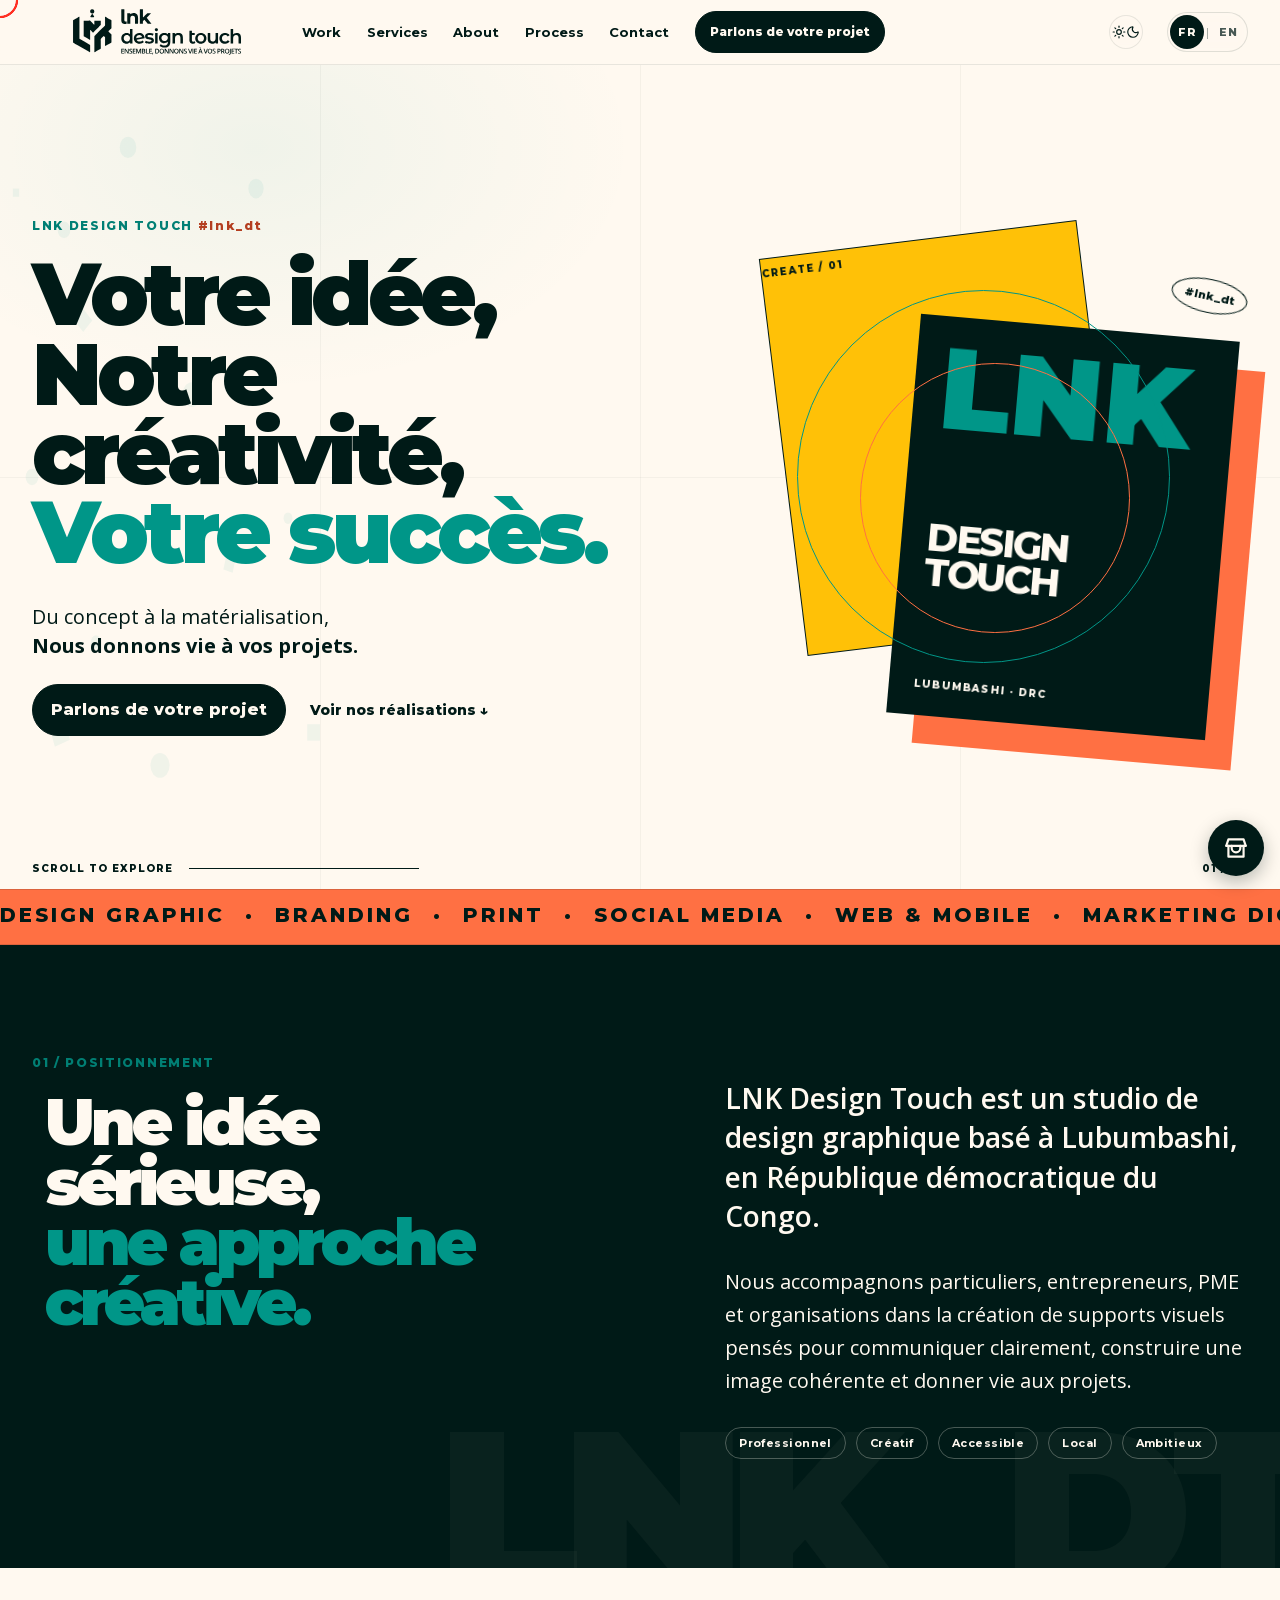
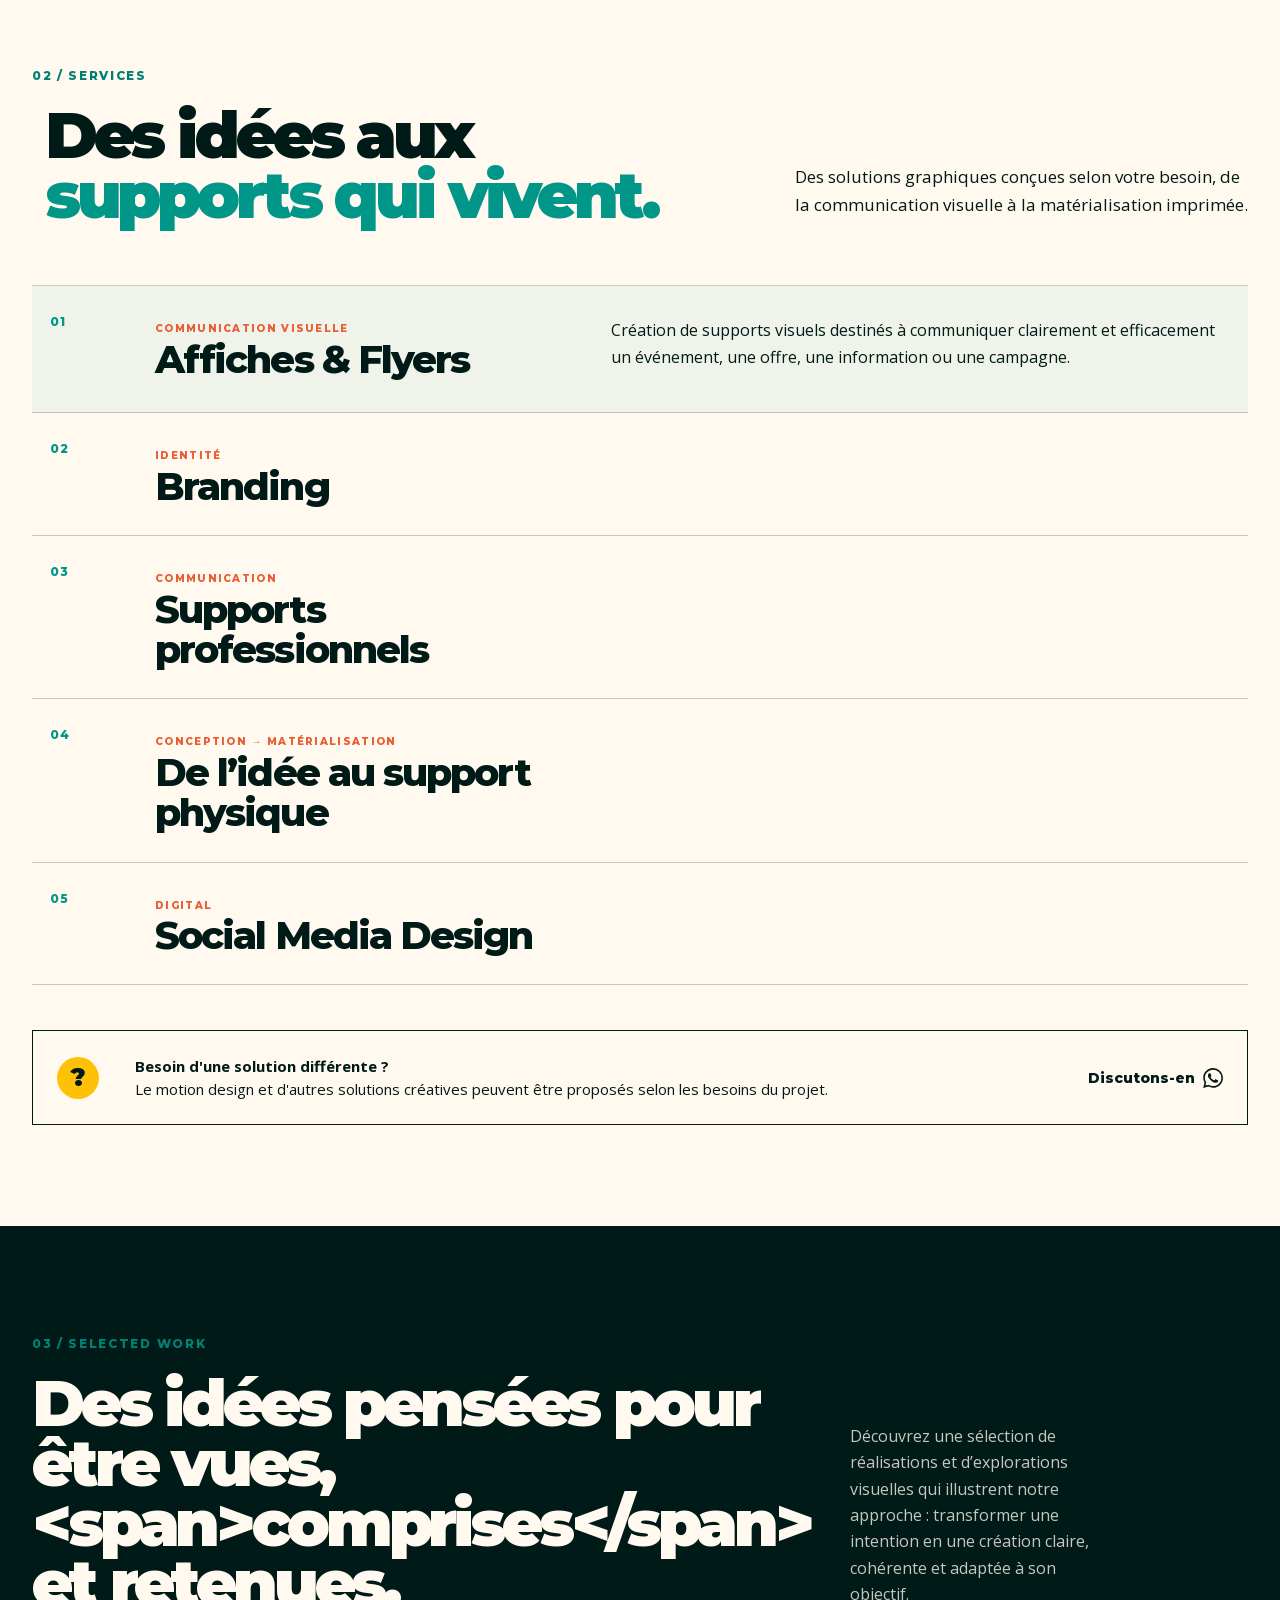
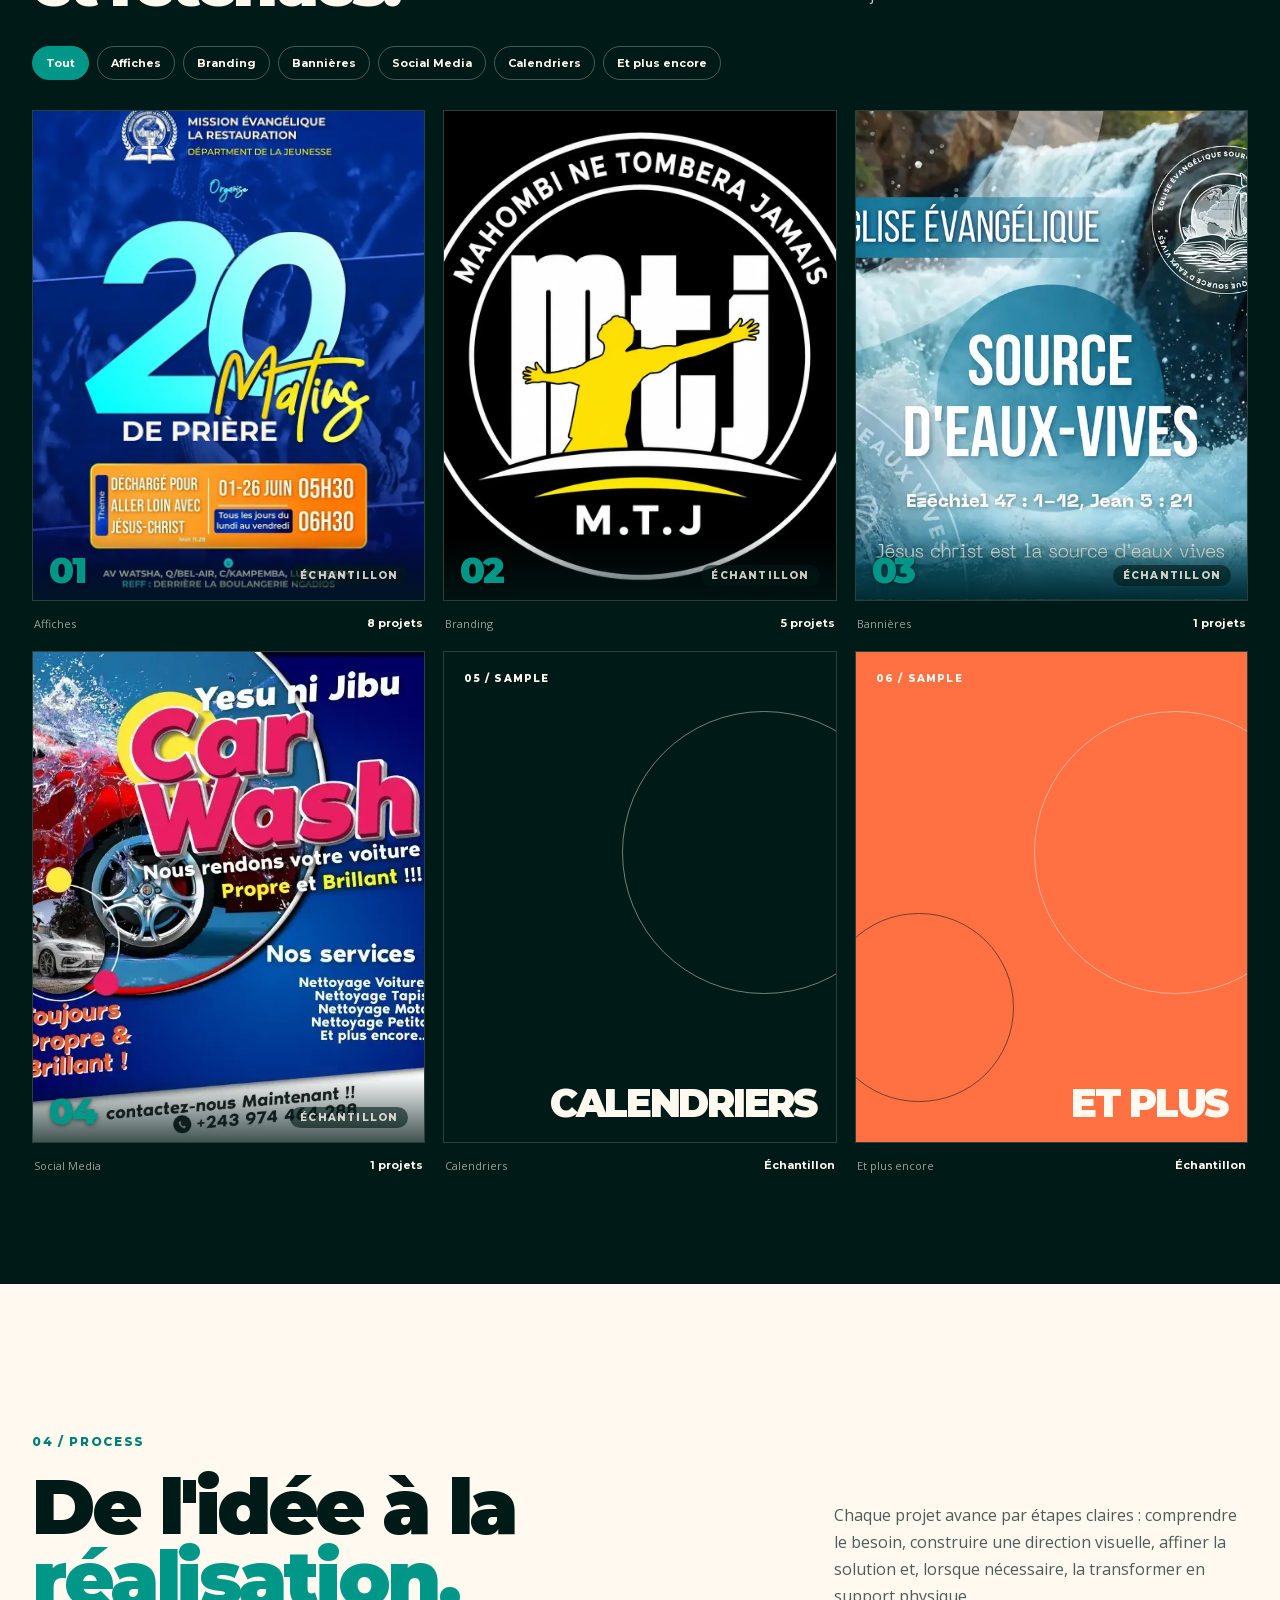
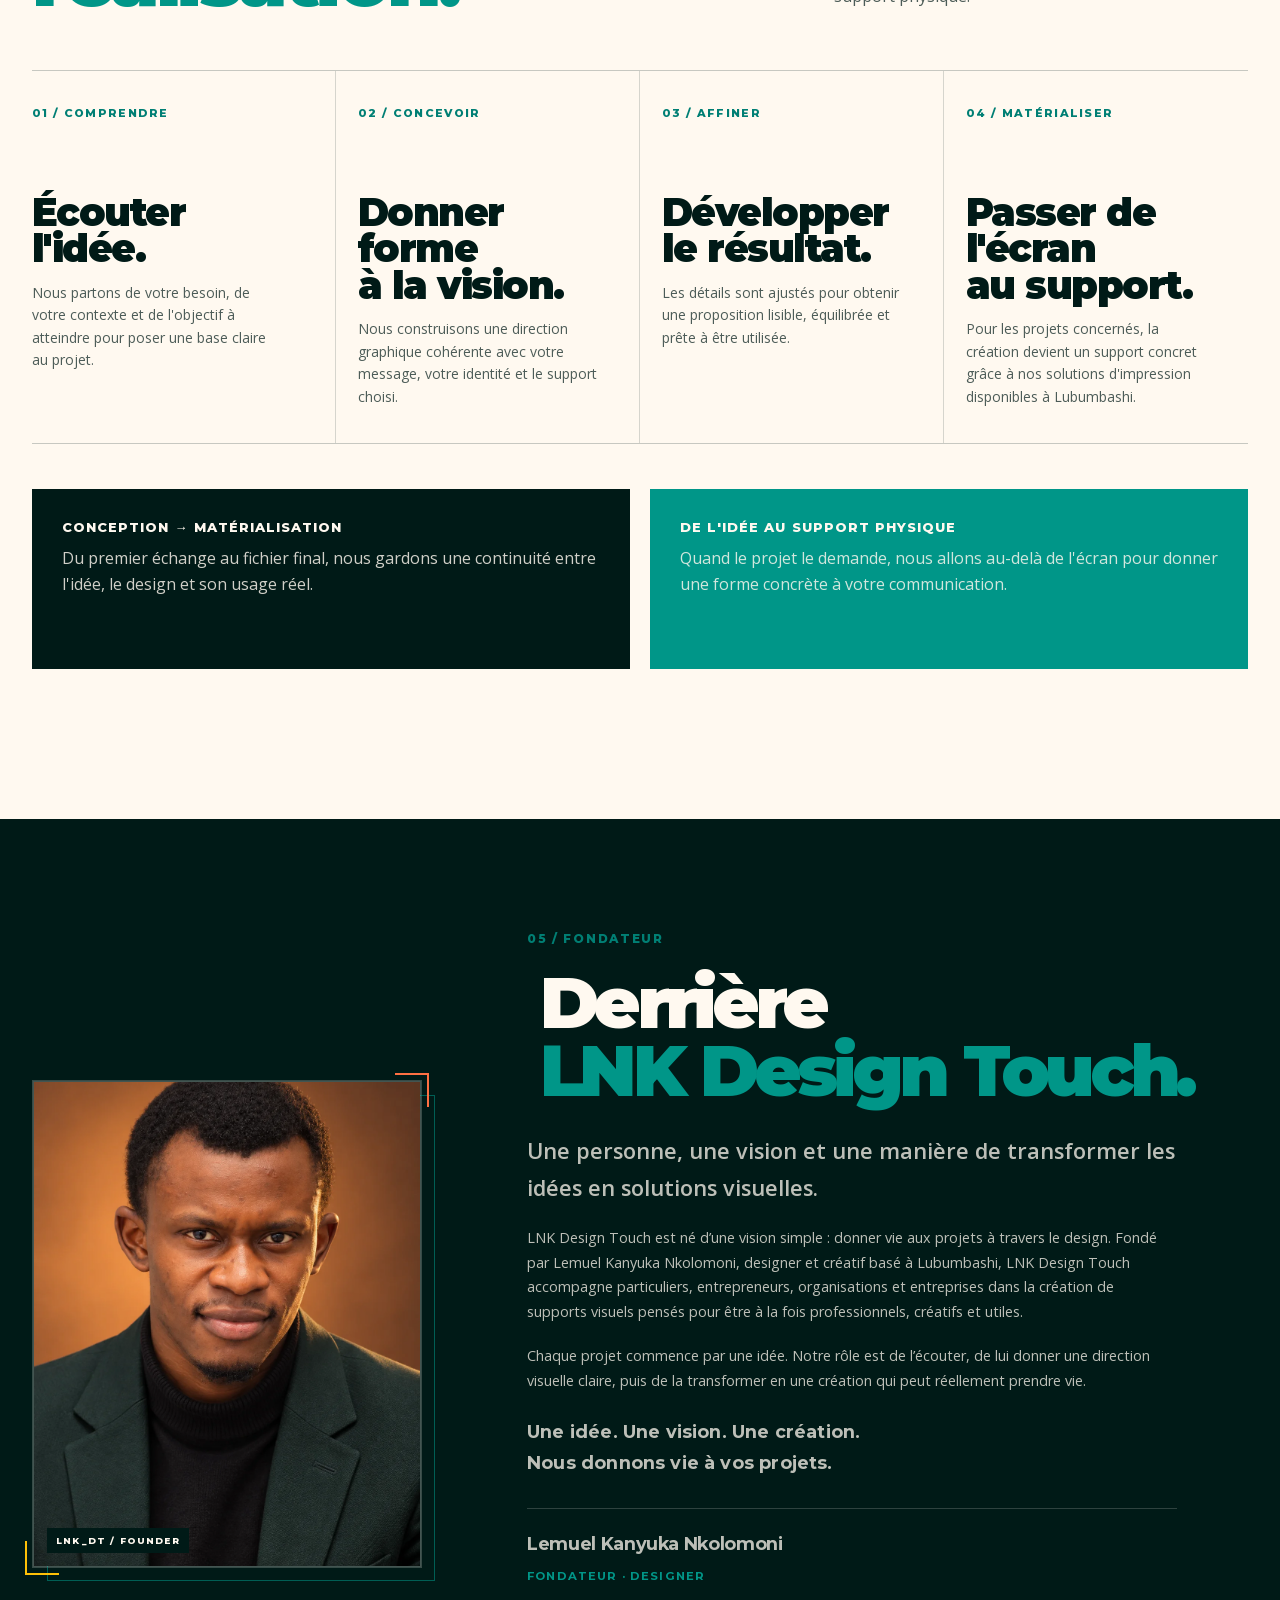
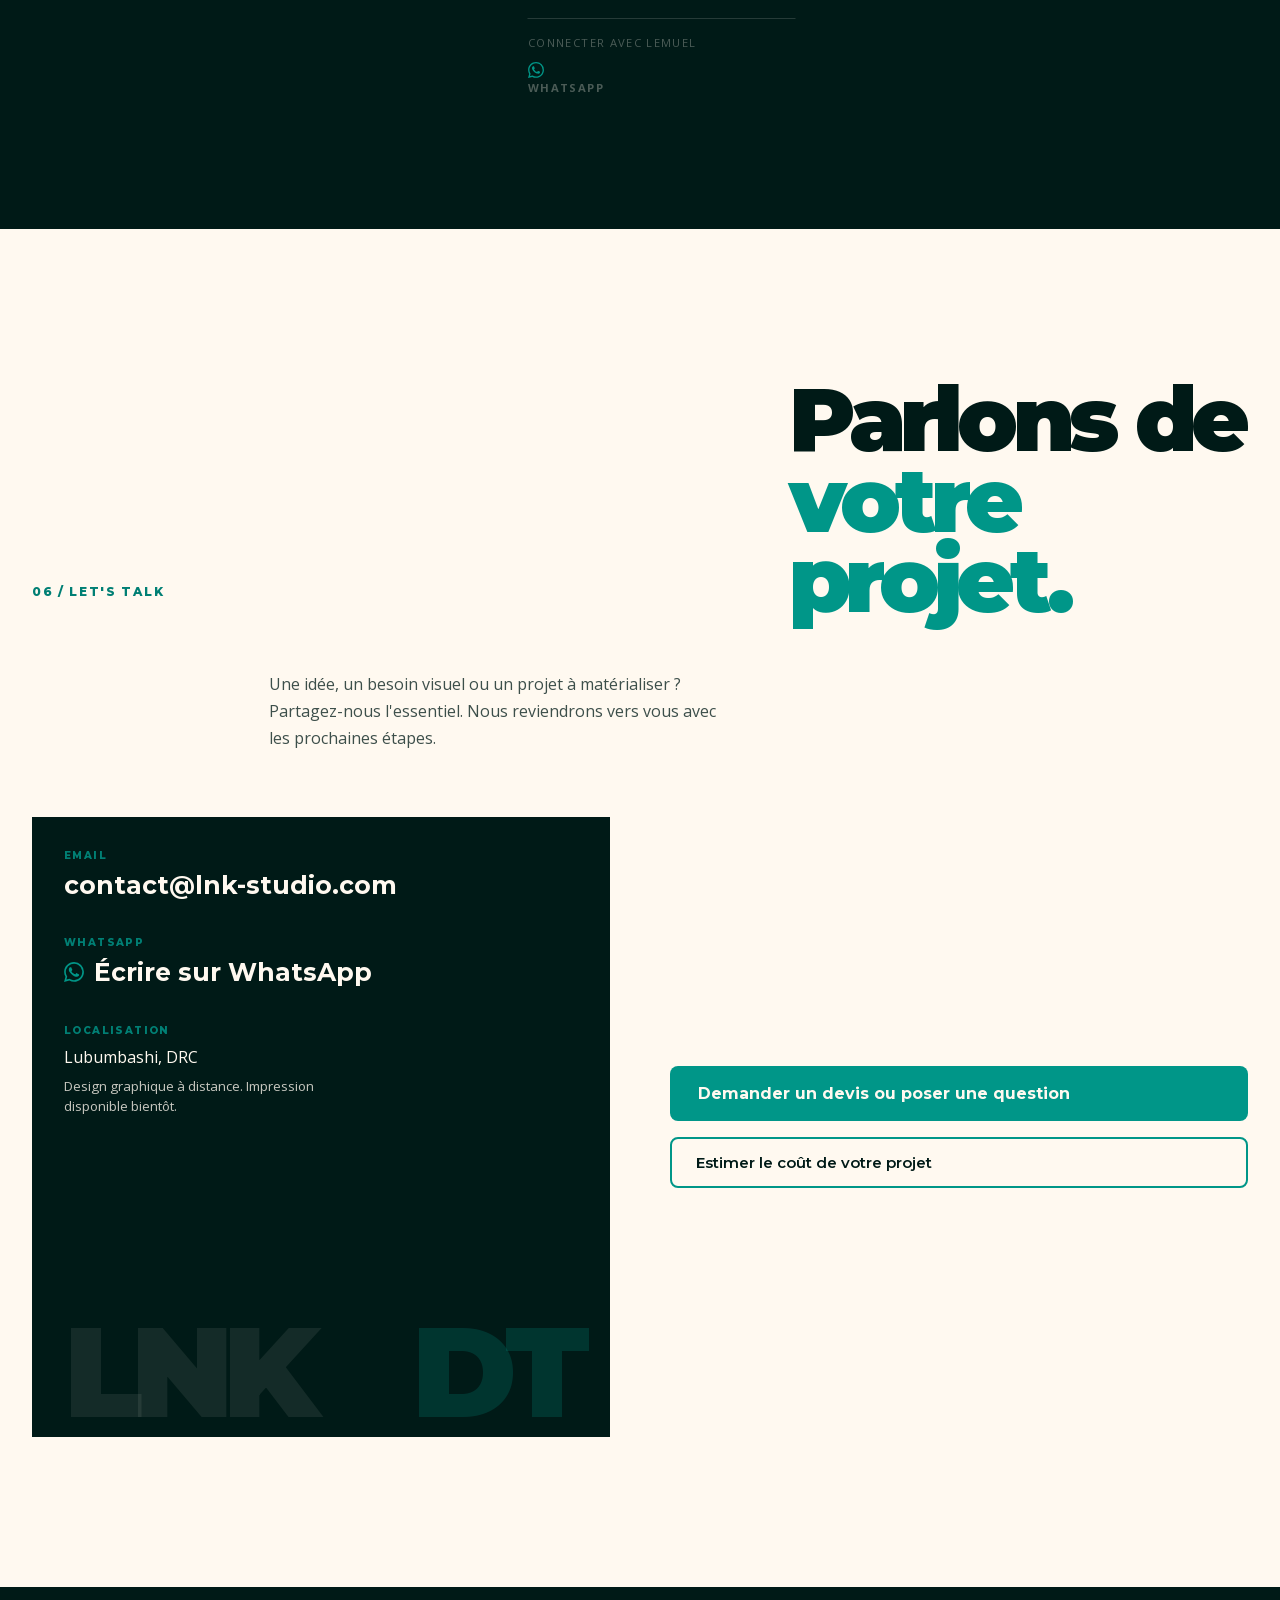
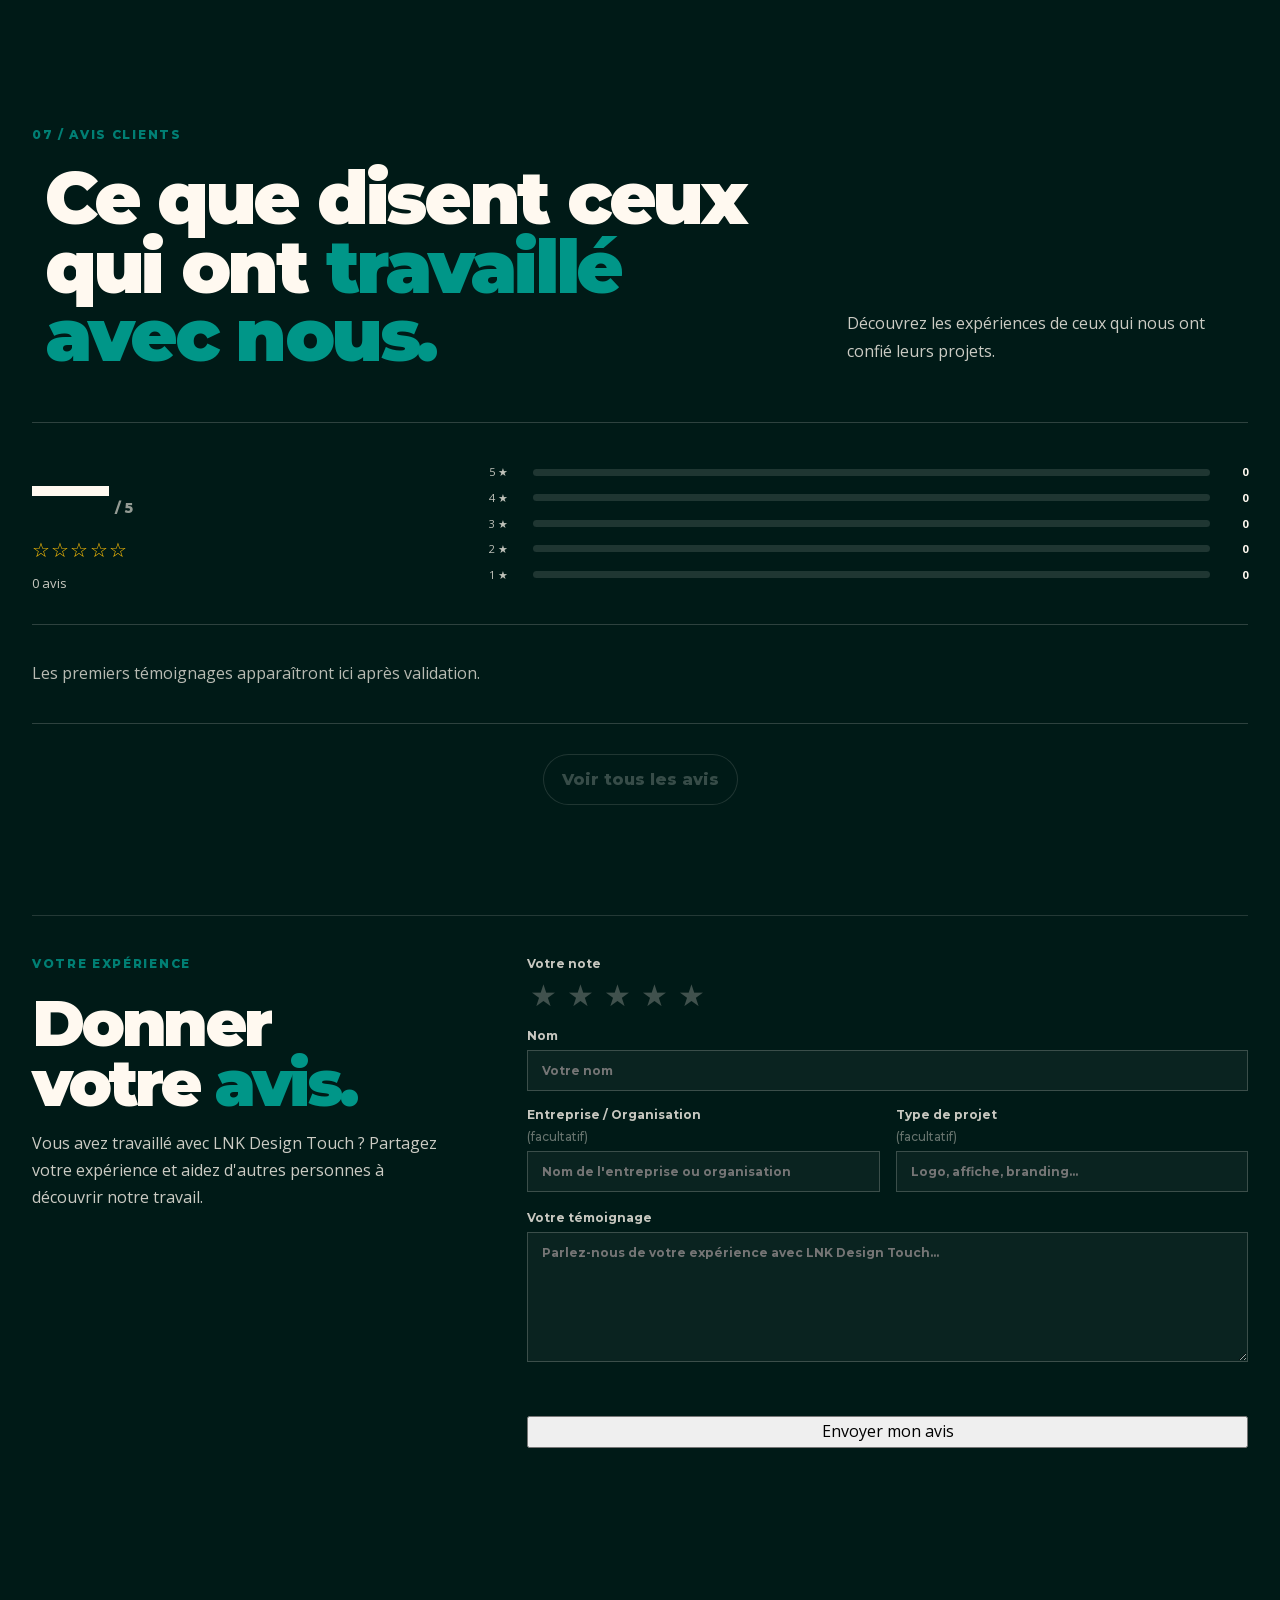
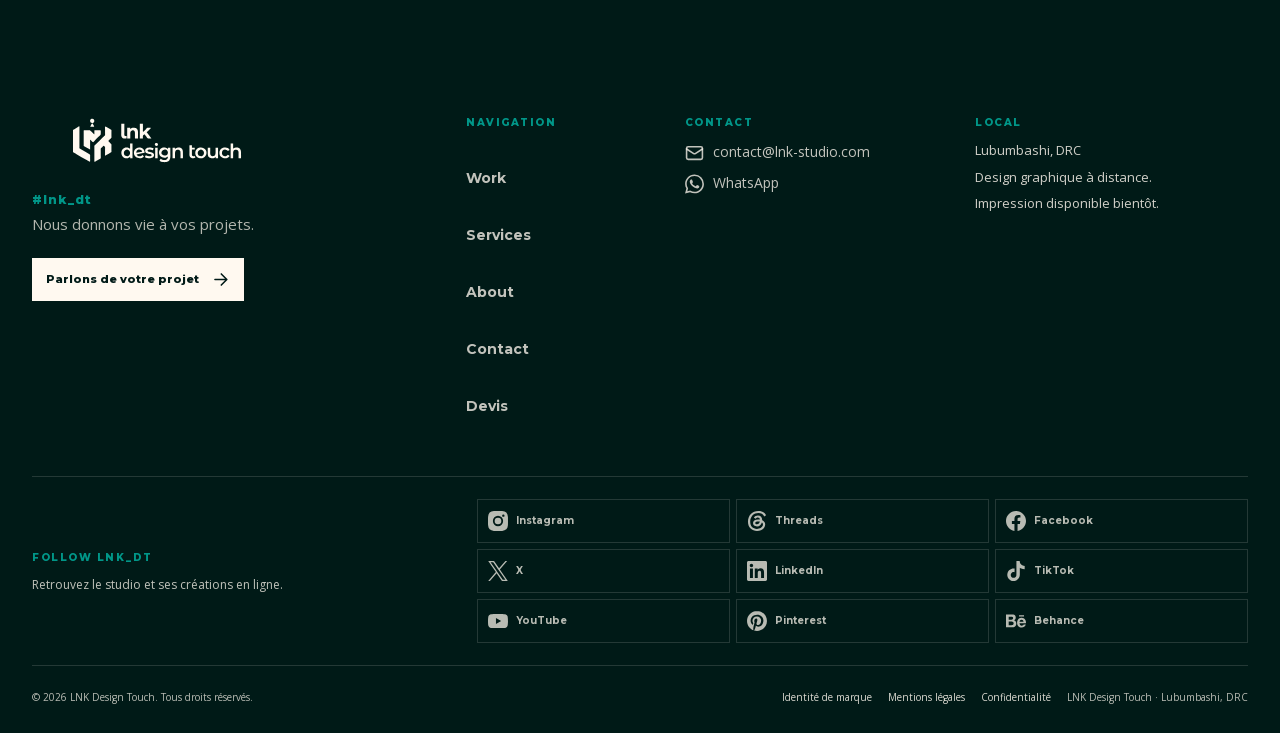
==== commit 1850d3c6: "update" ====
--- a/index.html
+++ b/index.html
@@ -591,7 +591,7 @@
       <div class="footer-brand">
         <a class="footer-logo" href="#top" aria-label="LNK Design Touch — retour en haut">
           <span class="footer-logo-fallback"><span>LNK</span><b>_DT</b></span>
-          <img src="assets/images/brand/logo-secondary-lights.svg" alt="LNK Design Touch" width="240" height="64" hidden>
+          <img src="assets/images/brand/logo-secondary-light.svg" alt="LNK Design Touch" width="240" height="64" hidden>
         </a>
         <p class="footer-hashtag">#lnk_dt</p>
         <p class="footer-slogan">Nous donnons vie à vos projets.</p>
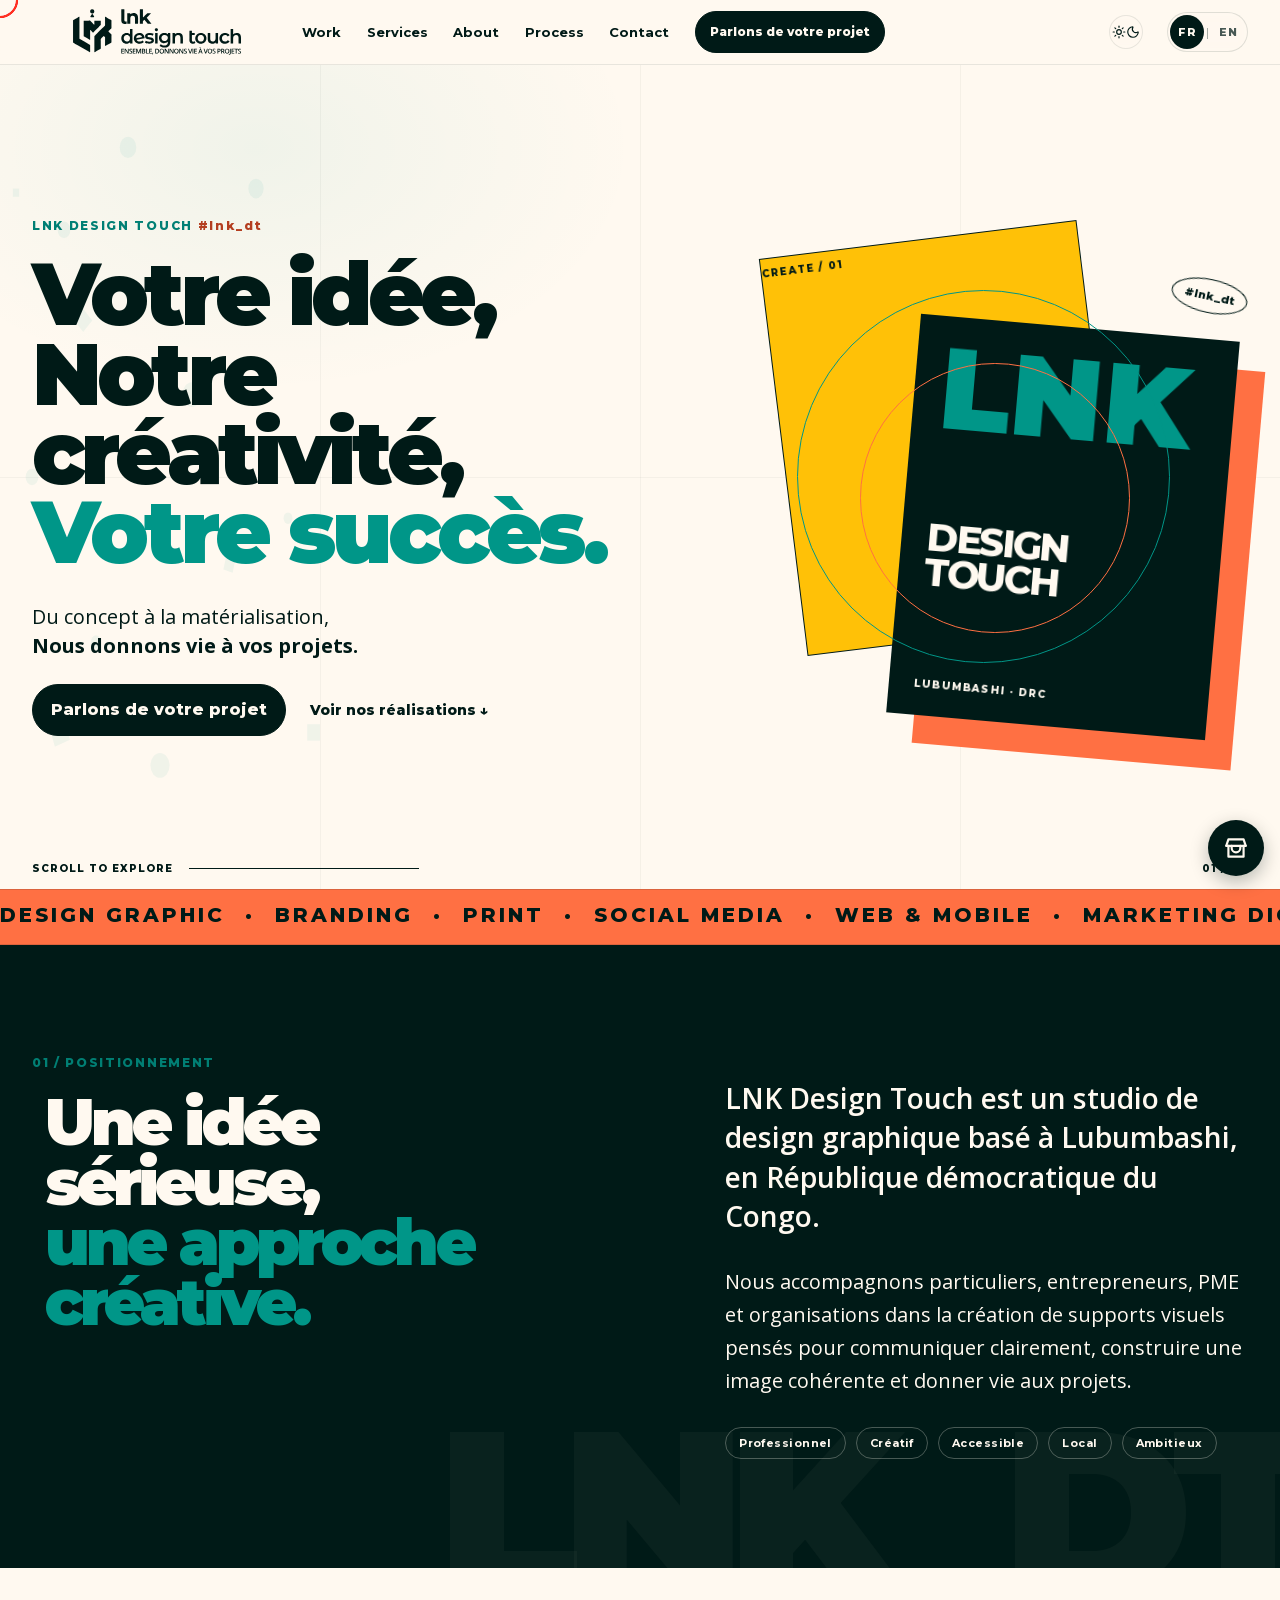
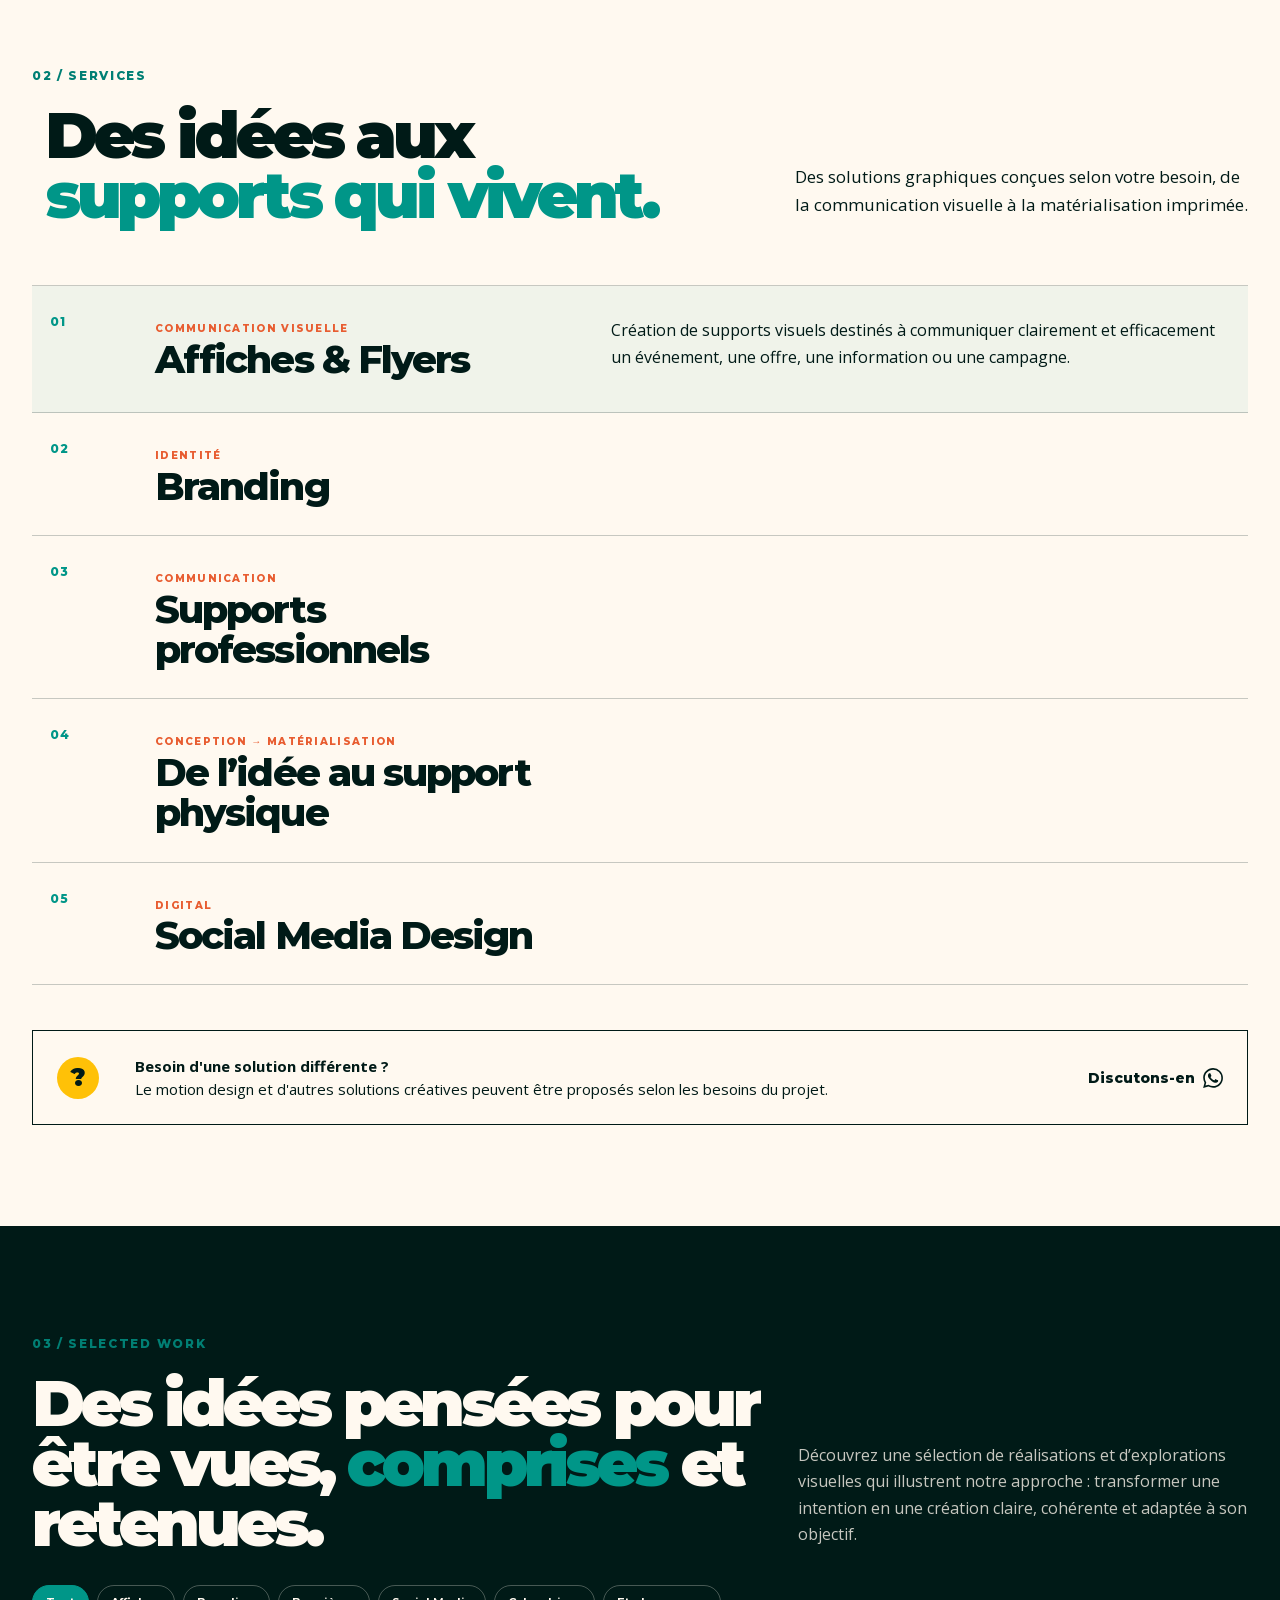
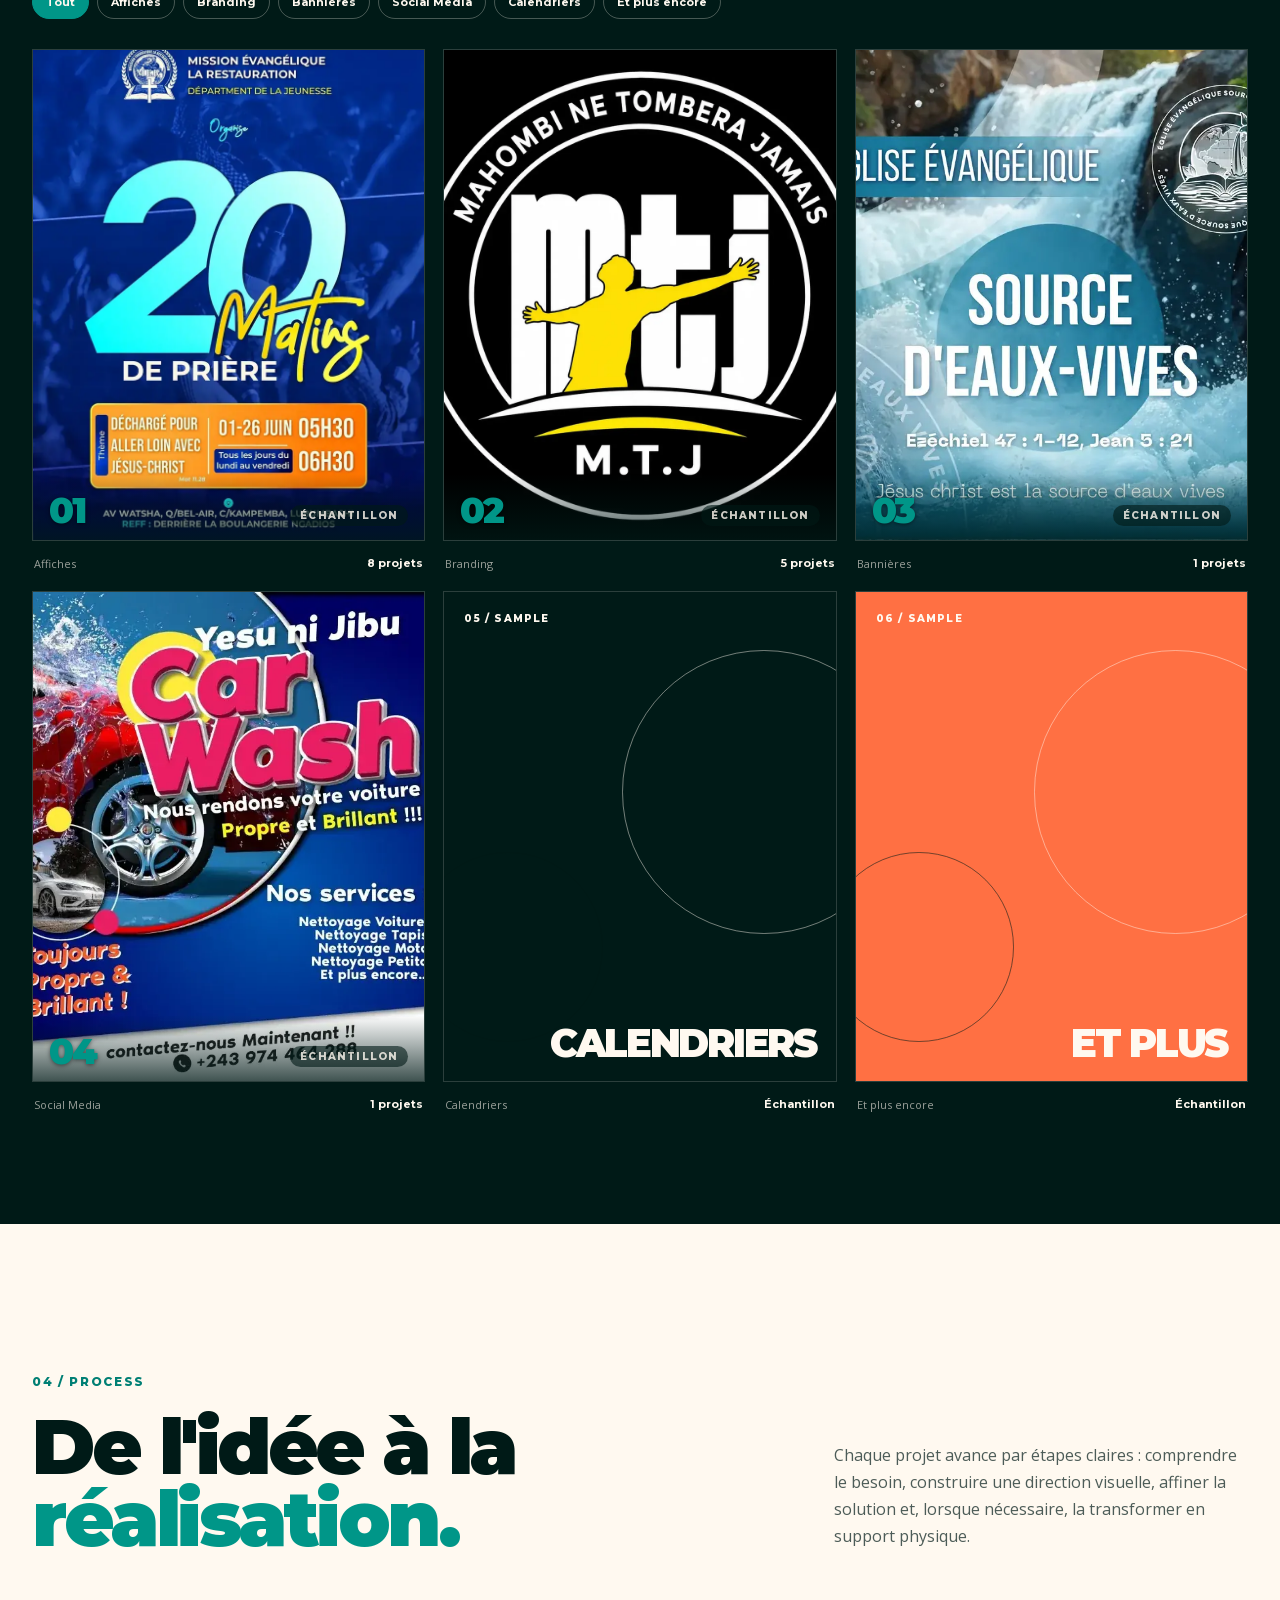
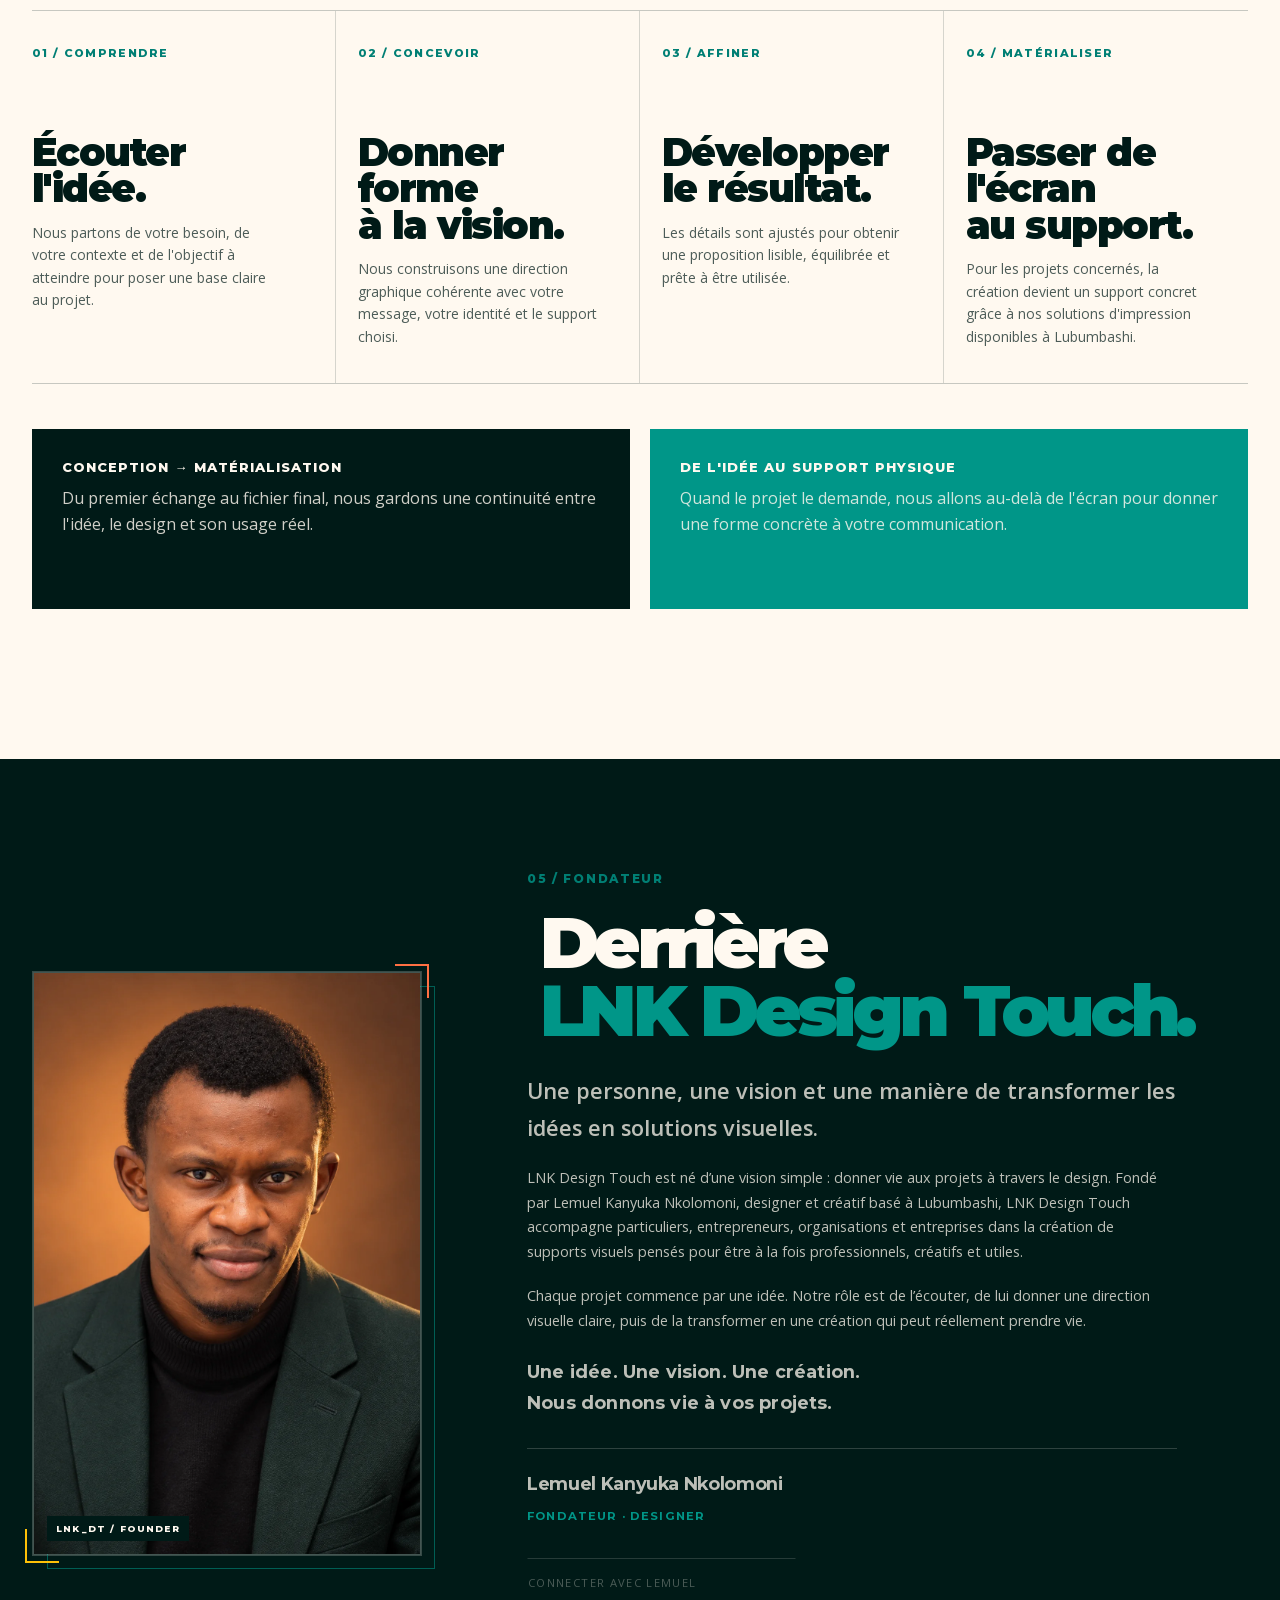
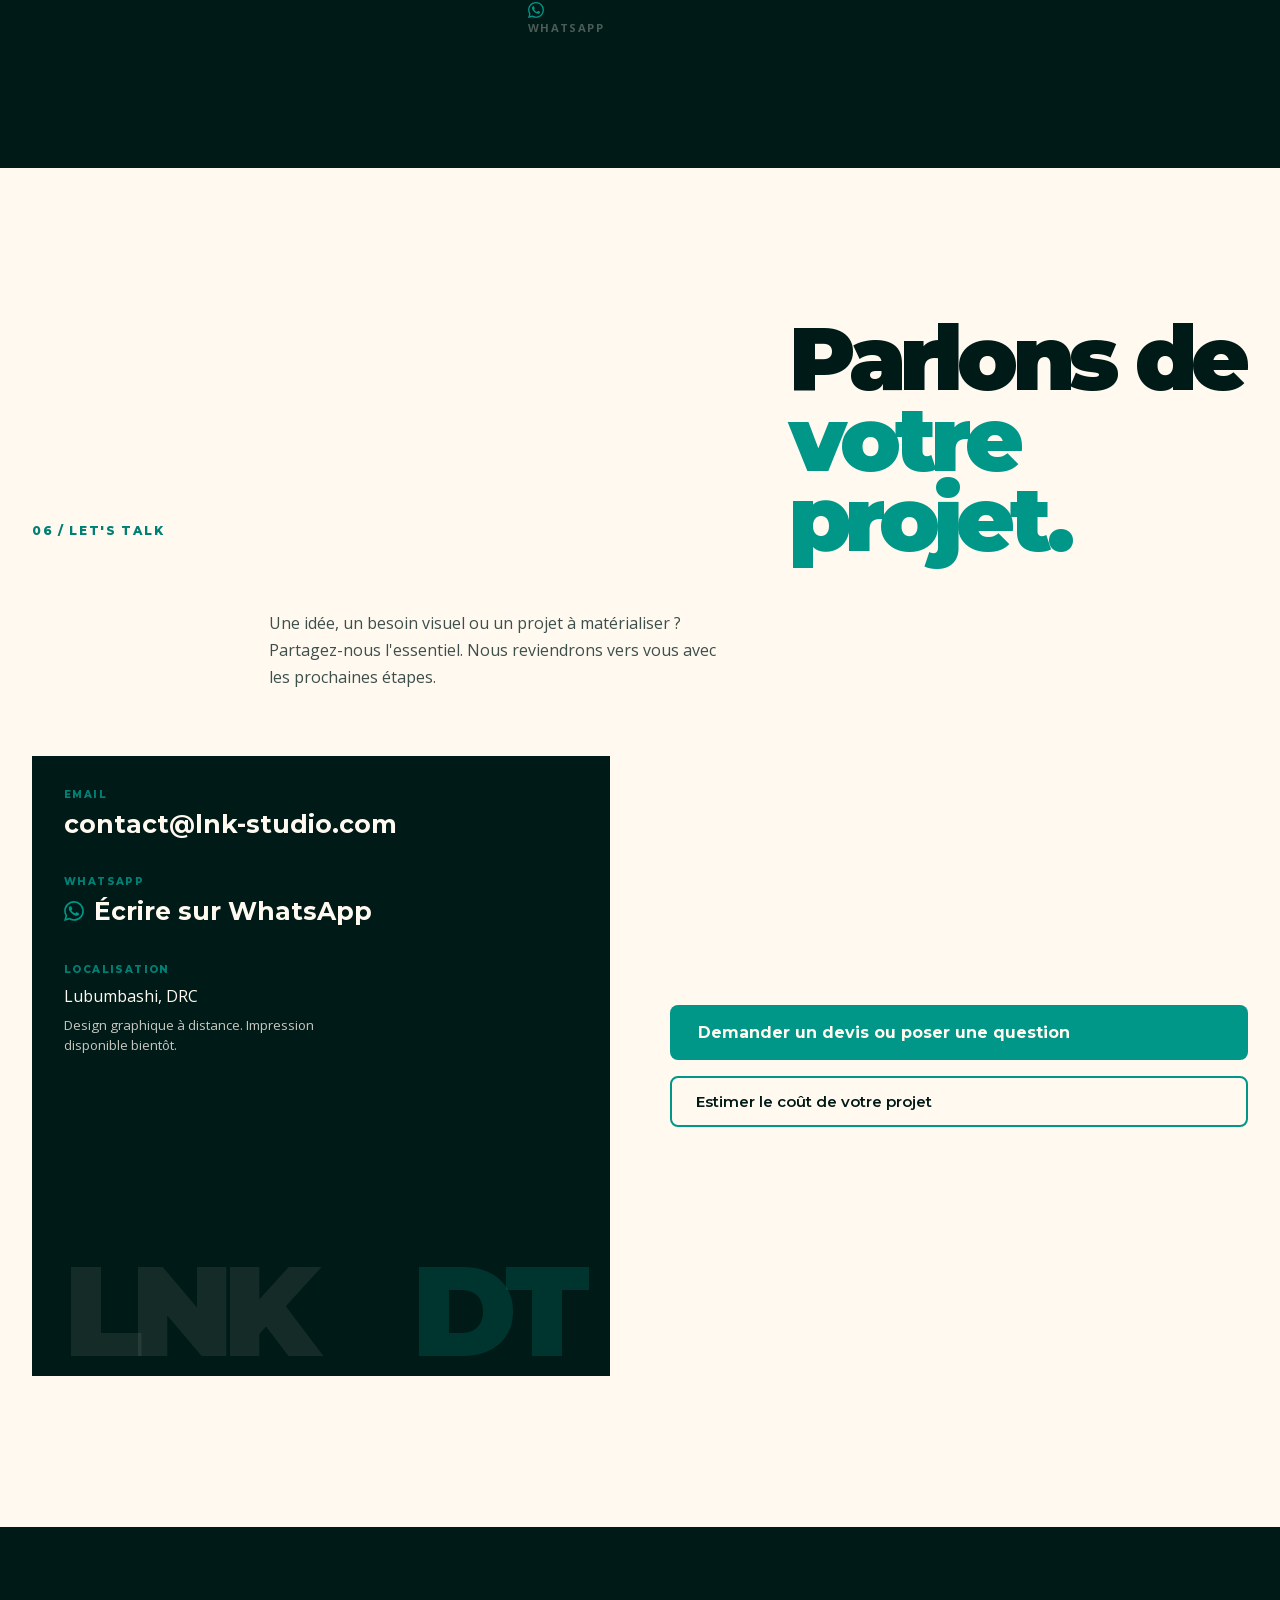
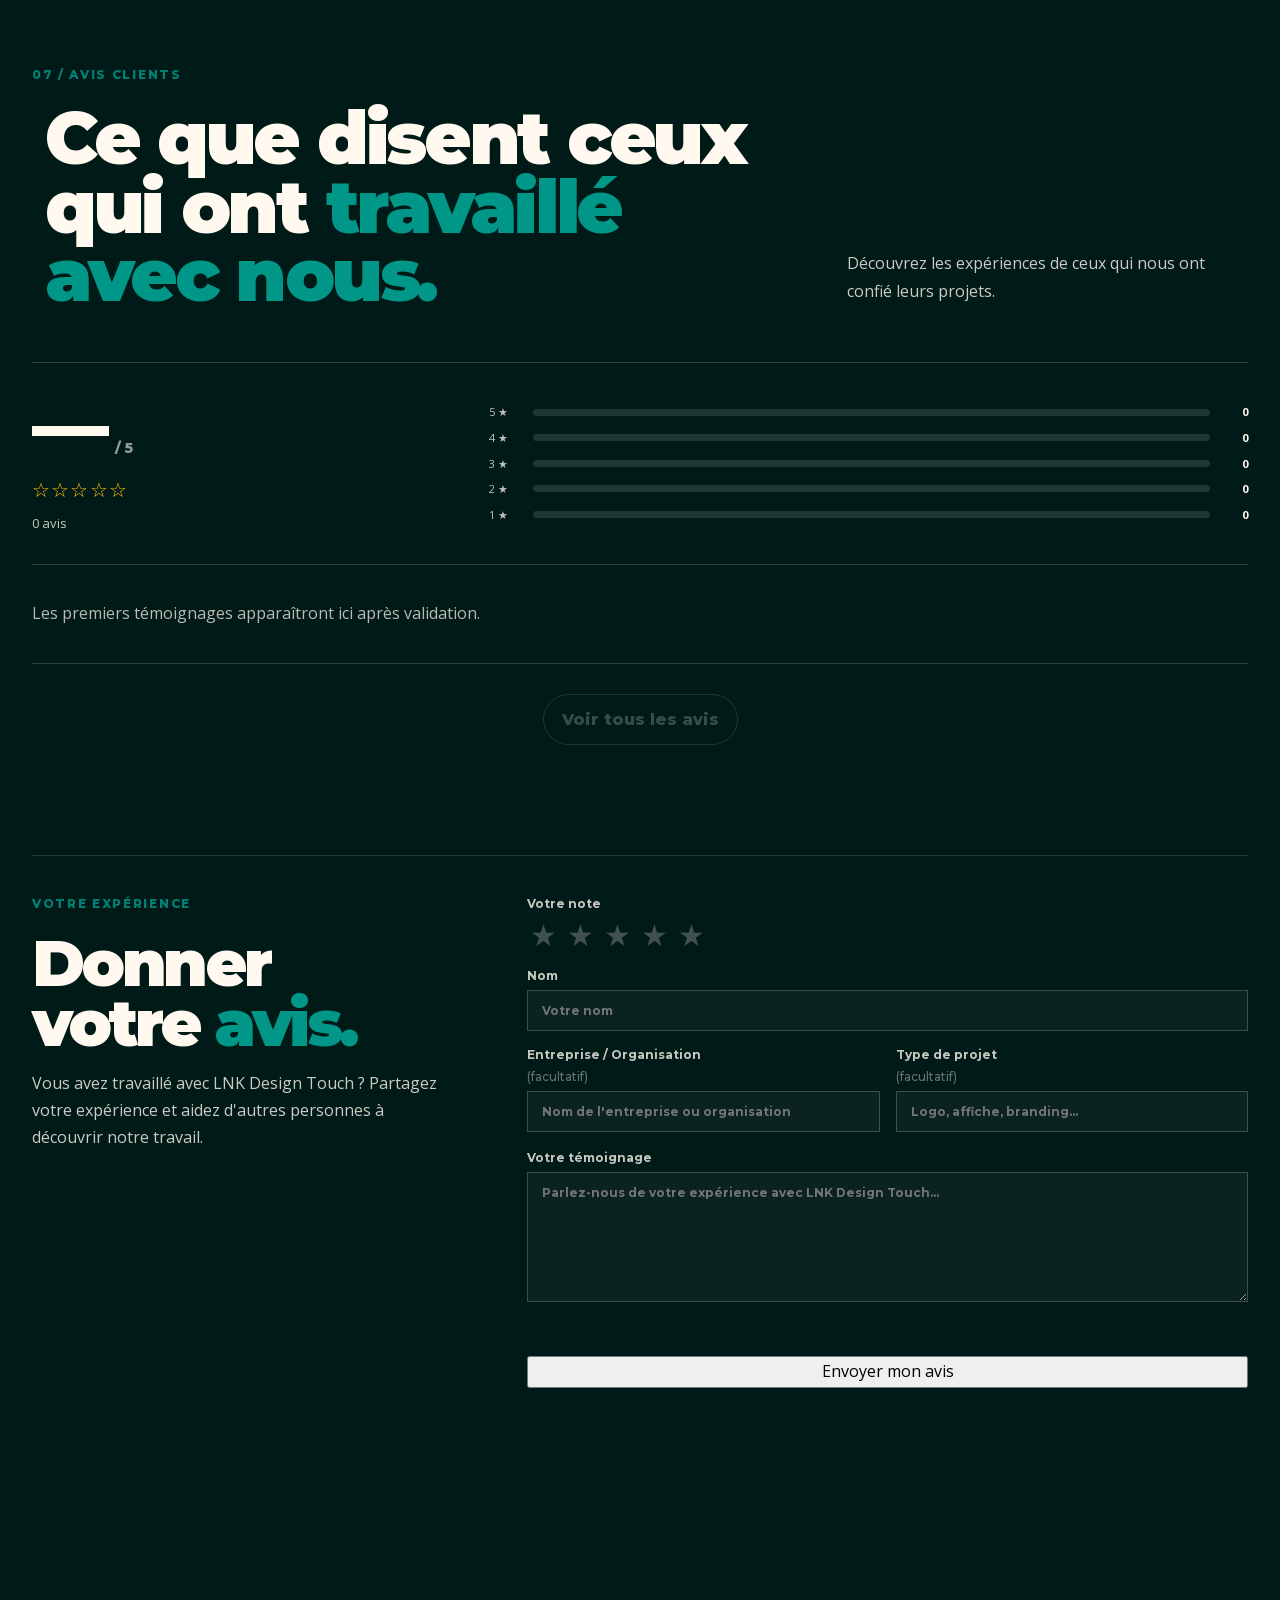
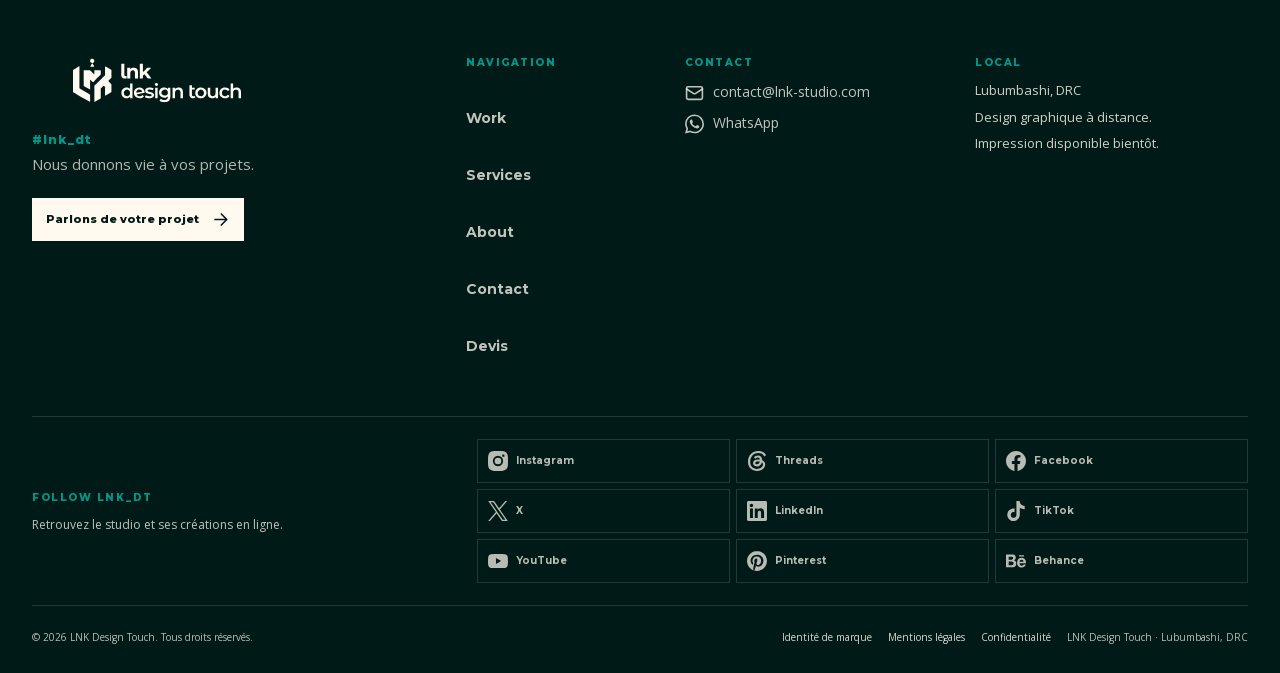
==== commit 483ffa74: "wip: sauvegarde avant fusion avec audit Claude (ZIP accessibilité-3)" ====
--- a/index.html
+++ b/index.html
@@ -715,7 +715,7 @@
 
 
 
-<script src="js/site.bundle.js?v=997f761b10" defer fetchpriority="high"></script>
+<script src="js/site.bundle.js?v=86fe95ff6b" defer fetchpriority="high"></script>
   <script src="js/announcement.js" defer></script>
   <script src="js/image-handlers.js" defer></script>
 
--- a/css/site.bundle.css
+++ b/css/site.bundle.css
@@ -200,7 +200,7 @@
 .brand-fallback{display:inline-flex;align-items:baseline;gap:.45rem;font:800 clamp(17px,2vw,22px)/1 var(--heading);color:var(--dark);letter-spacing:-.03em}
 .brand-fallback[hidden]{display:none}
 .founder-photo-wrap{width:min(100%,520px);overflow:hidden}
-.founder-photo{display:block;width:100%;height:auto;aspect-ratio:4/5;object-fit:cover}
+.founder-photo{display:block;width:100%;height:auto;aspect-ratio:2/3;object-fit:cover}
 @media (max-width:700px){.brand-logo{width:150px;max-height:40px}}
 
 
@@ -210,7 +210,7 @@
 .footer-logo-fallback[hidden]{display:none}
 .founder-grid{display:grid;grid-template-columns:minmax(0,1fr) minmax(0,1fr);gap:clamp(2rem,6vw,6rem);align-items:center}
 .founder-photo-wrap{position:relative;min-height:360px;background:#001A17;overflow:hidden}
-.founder-photo{display:block;width:100%;height:auto;aspect-ratio:4/5;object-fit:cover}
+.founder-photo{display:block;width:100%;height:auto;aspect-ratio:2/3;object-fit:cover}
 .founder-media-placeholder{position:absolute;inset:0;display:grid;place-items:center;padding:2rem;text-align:center;font-weight:700;letter-spacing:.12em;color:#FFF9F0;background:#001A17}
 .founder-photo:not([hidden]) + .founder-media-placeholder{display:none}
 .founder-placeholder{max-width:52ch}
@@ -224,7 +224,7 @@
 .founder-section{padding-block:clamp(60px,9vw,110px);background:var(--dark);color:var(--cream);overflow:hidden}
 .founder-section .founder-grid{grid-template-columns:minmax(260px,.72fr) minmax(0,1.28fr);gap:clamp(40px,7vw,90px)}
 .founder-section .founder-media{display:flex;justify-content:flex-start}
-.founder-section .founder-photo-wrap{width:min(100%,390px);aspect-ratio:4/5;min-height:0;background:rgba(255,249,240,.04);border:1px solid rgba(255,249,240,.18);overflow:visible}
+.founder-section .founder-photo-wrap{width:min(100%,390px);aspect-ratio:2/3;min-height:0;background:rgba(255,249,240,.04);border:1px solid rgba(255,249,240,.18);overflow:visible}
 .founder-section .founder-photo{position:relative;z-index:1;width:100%;height:100%;aspect-ratio:auto;object-fit:cover;display:block}
 .founder-section .founder-photo-wrap::before{content:'';position:absolute;inset:14px -14px -14px 14px;border:1px solid rgba(0,150,136,.55);z-index:0}
 .founder-corner{position:absolute;width:34px;height:34px;z-index:2;pointer-events:none}
--- a/css/site.bundle.css
+++ b/css/site.bundle.css
@@ -200,7 +200,7 @@
 .brand-fallback{display:inline-flex;align-items:baseline;gap:.45rem;font:800 clamp(17px,2vw,22px)/1 var(--heading);color:var(--dark);letter-spacing:-.03em}
 .brand-fallback[hidden]{display:none}
 .founder-photo-wrap{width:min(100%,520px);overflow:hidden}
-.founder-photo{display:block;width:100%;height:auto;aspect-ratio:4/5;object-fit:cover}
+.founder-photo{display:block;width:100%;height:auto;aspect-ratio:2/3;object-fit:cover}
 @media (max-width:700px){.brand-logo{width:150px;max-height:40px}}
 
 
@@ -210,7 +210,7 @@
 .footer-logo-fallback[hidden]{display:none}
 .founder-grid{display:grid;grid-template-columns:minmax(0,1fr) minmax(0,1fr);gap:clamp(2rem,6vw,6rem);align-items:center}
 .founder-photo-wrap{position:relative;min-height:360px;background:#001A17;overflow:hidden}
-.founder-photo{display:block;width:100%;height:auto;aspect-ratio:4/5;object-fit:cover}
+.founder-photo{display:block;width:100%;height:auto;aspect-ratio:2/3;object-fit:cover}
 .founder-media-placeholder{position:absolute;inset:0;display:grid;place-items:center;padding:2rem;text-align:center;font-weight:700;letter-spacing:.12em;color:#FFF9F0;background:#001A17}
 .founder-photo:not([hidden]) + .founder-media-placeholder{display:none}
 .founder-placeholder{max-width:52ch}
@@ -224,7 +224,7 @@
 .founder-section{padding-block:clamp(60px,9vw,110px);background:var(--dark);color:var(--cream);overflow:hidden}
 .founder-section .founder-grid{grid-template-columns:minmax(260px,.72fr) minmax(0,1.28fr);gap:clamp(40px,7vw,90px)}
 .founder-section .founder-media{display:flex;justify-content:flex-start}
-.founder-section .founder-photo-wrap{width:min(100%,390px);aspect-ratio:4/5;min-height:0;background:rgba(255,249,240,.04);border:1px solid rgba(255,249,240,.18);overflow:visible}
+.founder-section .founder-photo-wrap{width:min(100%,390px);aspect-ratio:2/3;min-height:0;background:rgba(255,249,240,.04);border:1px solid rgba(255,249,240,.18);overflow:visible}
 .founder-section .founder-photo{position:relative;z-index:1;width:100%;height:100%;aspect-ratio:auto;object-fit:cover;display:block}
 .founder-section .founder-photo-wrap::before{content:'';position:absolute;inset:14px -14px -14px 14px;border:1px solid rgba(0,150,136,.55);z-index:0}
 .founder-corner{position:absolute;width:34px;height:34px;z-index:2;pointer-events:none}
